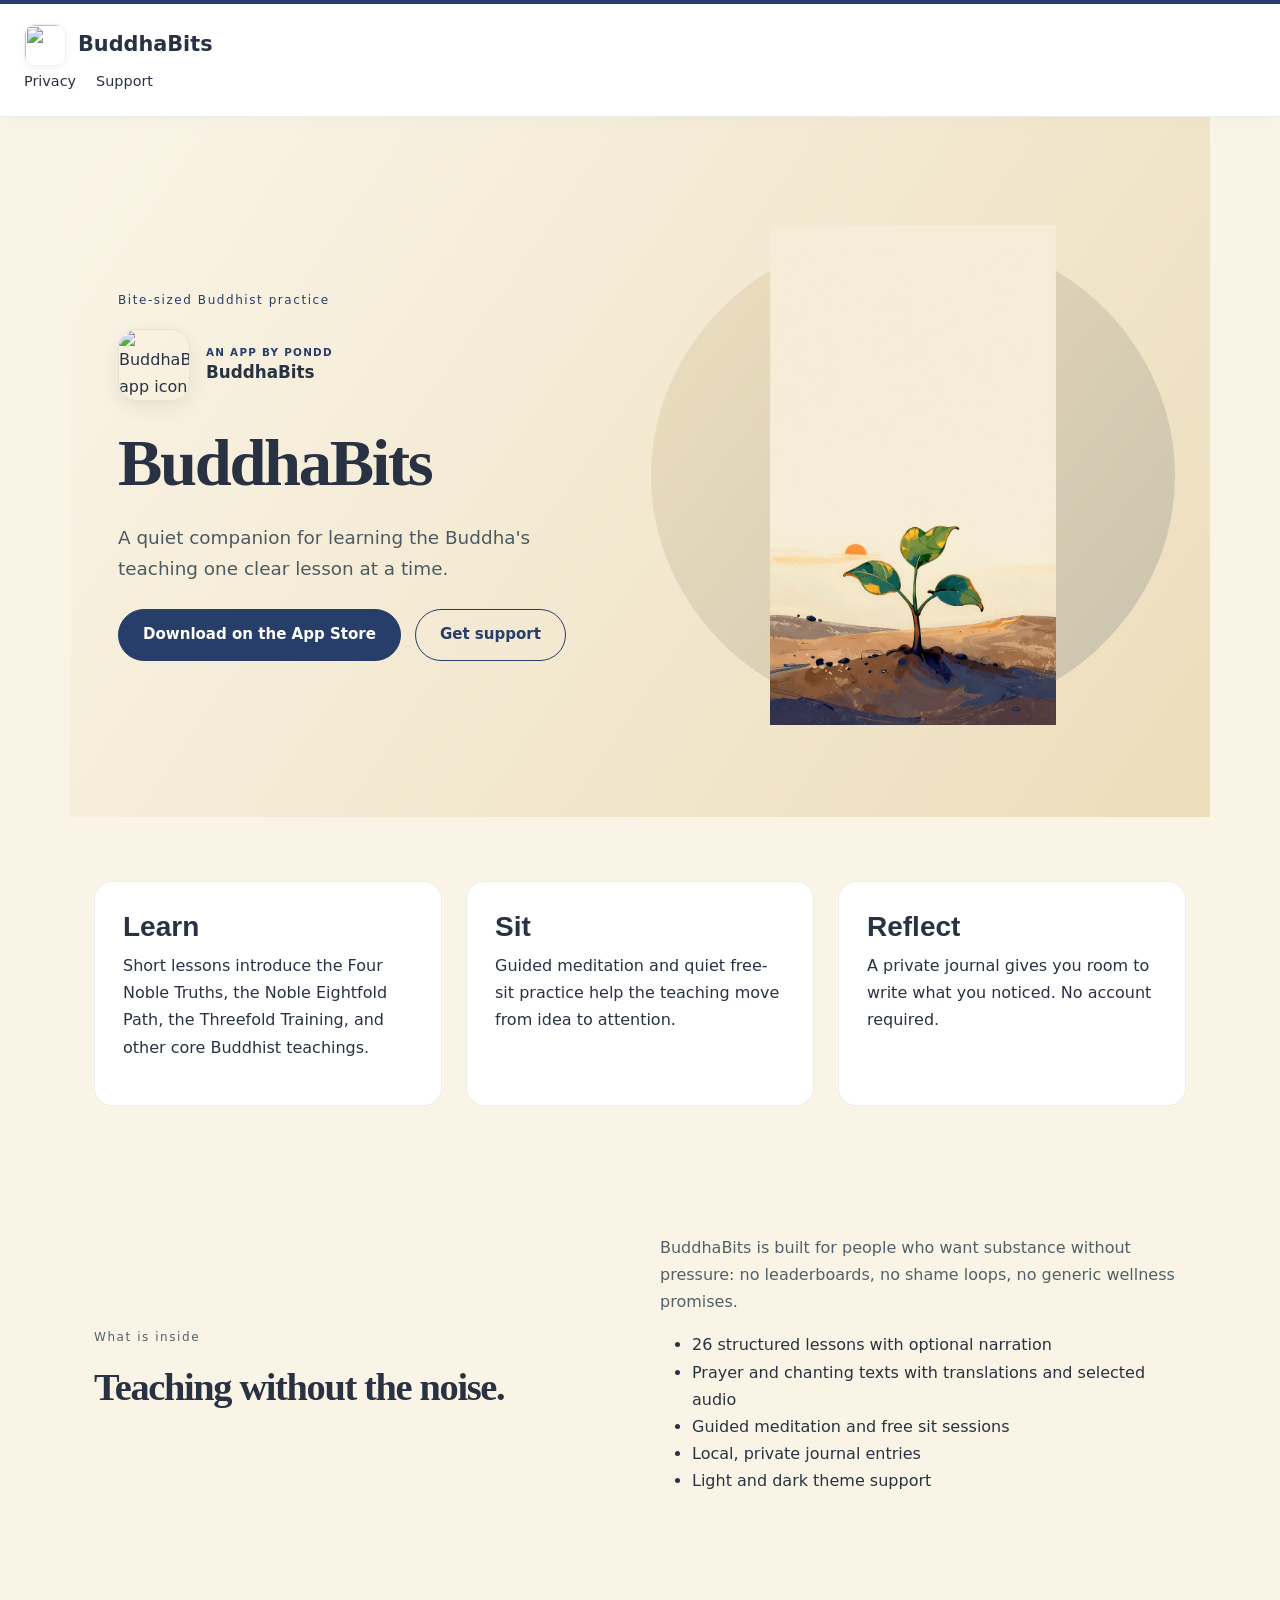
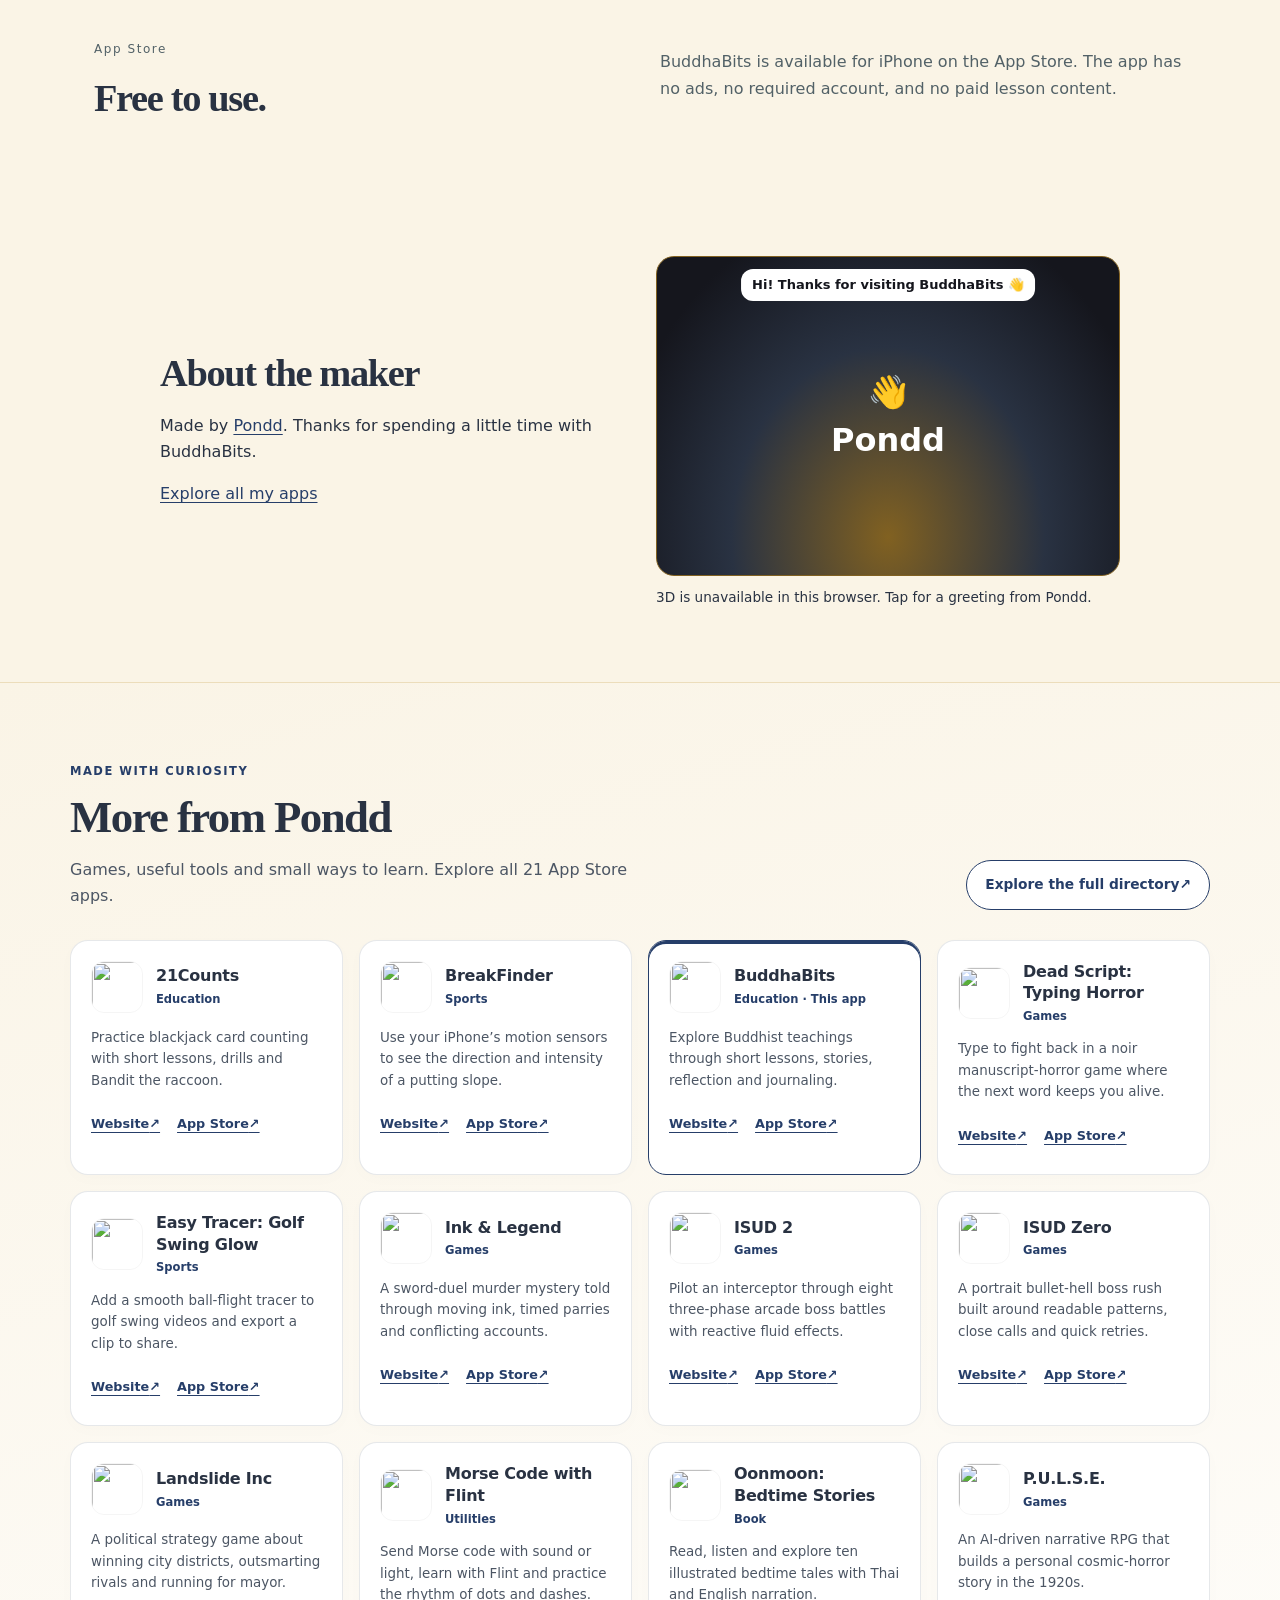
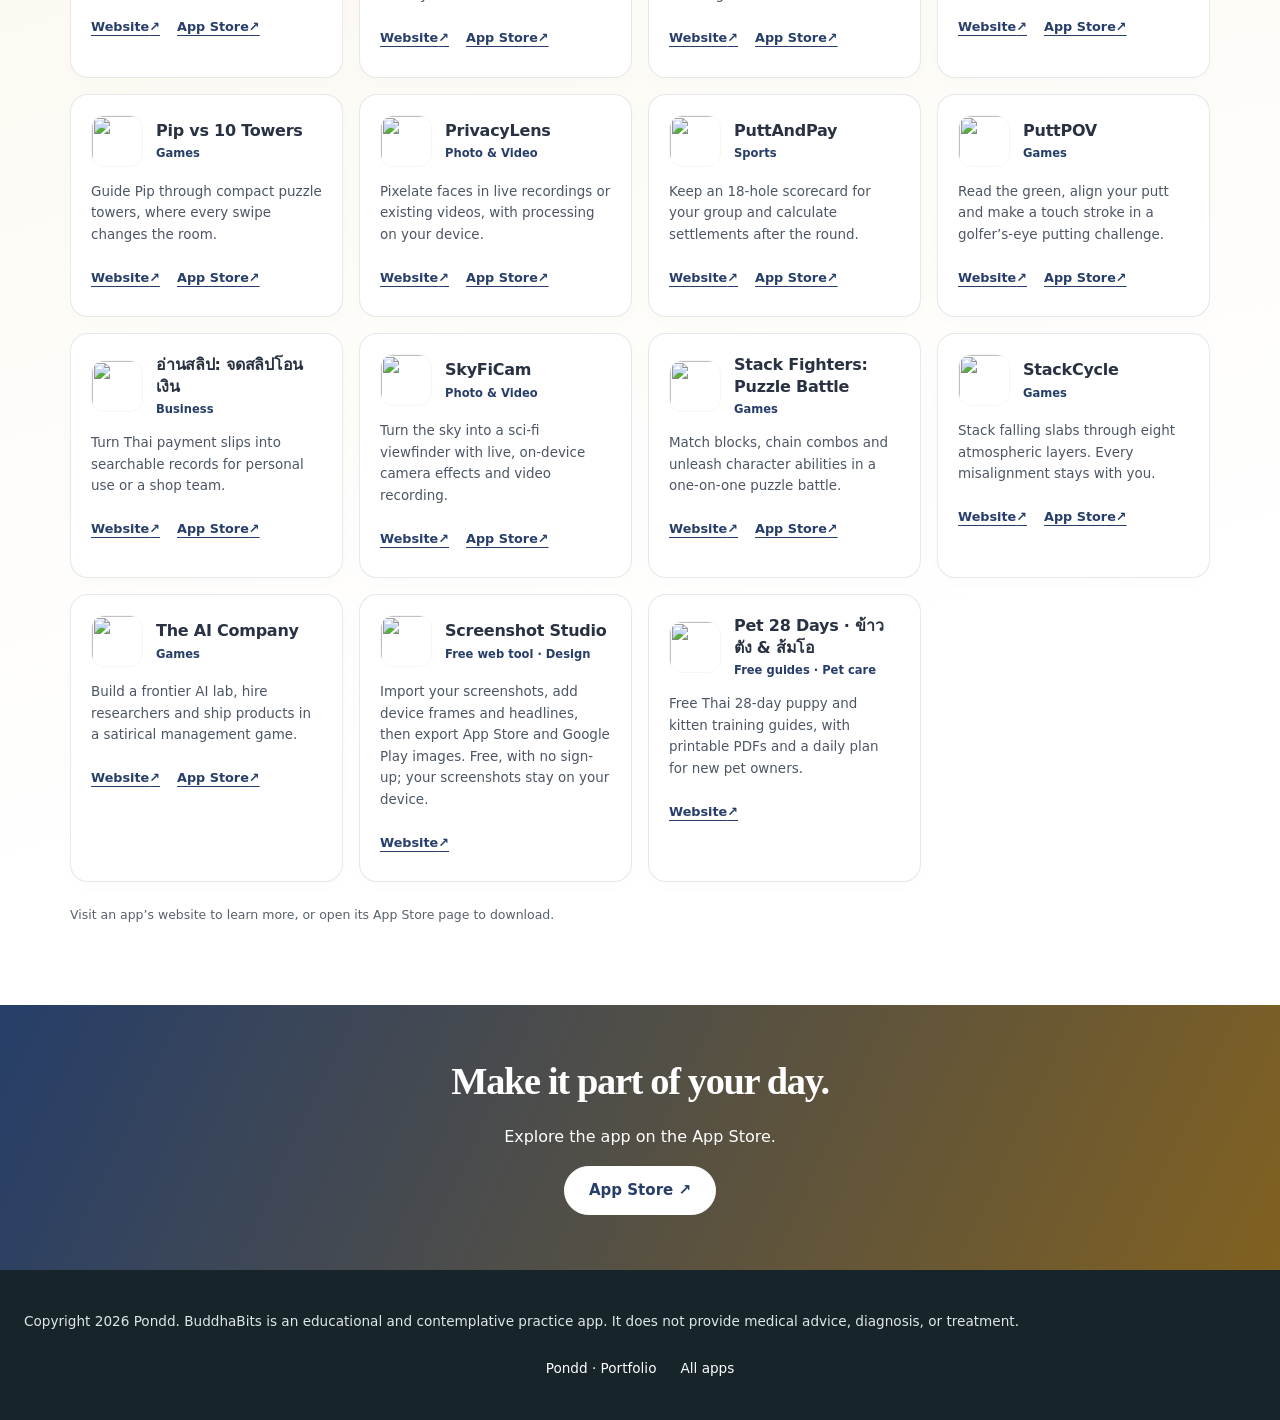
==== index.html @ 94fc76ac "Connect Pet 28 Days with Pondd website network" ====
<!DOCTYPE html>

<html lang="en">
<head><link href="assets/new-age/styles.css" rel="stylesheet"/>
<meta charset="utf-8"/>
<meta content="width=device-width, initial-scale=1" name="viewport"/>
<title>BuddhaBits - Bite-sized Buddhist practice</title>
<meta content="BuddhaBits is a quiet app for learning Buddhist teachings through short lessons, meditation, prayer, and private journaling." name="description"/>

<link href="assets/new-age/app.css" rel="stylesheet"/>
<!-- Pondd's About-section Easter egg -->
<link rel="stylesheet" href="pondd-character/character.css">
<script type="importmap">{"imports":{"three":"https://cdn.jsdelivr.net/npm/three@0.160.0/build/three.module.js","three/addons/":"https://cdn.jsdelivr.net/npm/three@0.160.0/examples/jsm/"}}</script>
<script type="module" src="pondd-character/init.js"></script>
<link rel="stylesheet" href="app-family/brand.css?v=20261112">
<link rel="icon" href="https://pond1982.github.io/Pondd-Page/assets/app-icons/6764710521.webp" type="image/webp">
</head>
<body data-app-theme="lotus-ink">
<header class="site-header">
<a class="brand" href="index.html"><img class="app-brand-icon" src="https://pond1982.github.io/Pondd-Page/assets/app-icons/6764710521.webp" width="42" height="42" alt="" decoding="async">

<span>BuddhaBits</span>
</a>
<nav aria-label="Main navigation" class="nav">
<a href="privacy.html">Privacy</a>
<a href="support.html">Support</a>
</nav>
</header>
<main>
<section class="hero masthead row gx-5 align-items-center">
<div>
<p class="eyebrow">Bite-sized Buddhist practice</p>
<div class="app-identity"><img class="app-identity-icon" src="https://pond1982.github.io/Pondd-Page/assets/app-icons/6764710521.webp" width="72" height="72" alt="BuddhaBits app icon" decoding="async"><span><small>An app by Pondd</small><strong>BuddhaBits</strong></span></div><h1>BuddhaBits</h1>
<p class="lede">A quiet companion for learning the Buddha's teaching one clear lesson at a time.</p>
<div class="hero-actions">
<a class="button" href="https://apps.apple.com/gb/app/buddhabits/id6764710521">Download on the App Store</a>
<a class="button secondary" href="support.html">Get support</a>
</div>
</div>
<figure class="hero-art">
<img alt="A warm hand-painted BuddhaBits illustration with a quiet contemplative mood." src="assets/onboarding-hero.png"/>
</figure>
</section>
<section class="section">
<div class="grid">
<article class="feature">
<h3>Learn</h3>
<p>Short lessons introduce the Four Noble Truths, the Noble Eightfold Path, the Threefold Training, and other core Buddhist teachings.</p>
</article>
<article class="feature">
<h3>Sit</h3>
<p>Guided meditation and quiet free-sit practice help the teaching move from idea to attention.</p>
</article>
<article class="feature">
<h3>Reflect</h3>
<p>A private journal gives you room to write what you noticed. No account required.</p>
</article>
</div>
</section>
<section class="section split">
<div>
<p class="eyebrow">What is inside</p>
<h2>Teaching without the noise.</h2>
</div>
<div>
<p>BuddhaBits is built for people who want substance without pressure: no leaderboards, no shame loops, no generic wellness promises.</p>
<ul class="source-list">
<li>26 structured lessons with optional narration</li>
<li>Prayer and chanting texts with translations and selected audio</li>
<li>Guided meditation and free sit sessions</li>
<li>Local, private journal entries</li>
<li>Light and dark theme support</li>
</ul>
</div>
</section>
<section class="section split" id="app-store">
<div>
<p class="eyebrow">App Store</p>
<h2>Free to use.</h2>
</div>
<p>BuddhaBits is available for iPhone on the App Store. The app has no ads, no required account, and no paid lesson content.</p>
</section>

<!-- Pondd character start -->
<section class="pondd-about" id="about" data-pondd-character data-character-locale="en" aria-label="About the maker"><div class="pondd-about-inner"><div><h2>About the maker</h2><p>Made by <a href="https://pond1982.github.io/Pondd-Page/">Pondd</a>. Thanks for spending a little time with BuddhaBits.</p><p><a href="https://pond1982.github.io/Pondd-Page/index.html#apps">Explore all my apps</a></p></div><div><button class="pondd-character-stage" type="button" aria-label="Change Pondd’s dance" aria-describedby="pondd-character-hint"><span class="pondd-character-fallback" aria-hidden="true">👋<br>Pondd</span><span class="bubble" role="status" aria-live="polite">Hi! Thanks for visiting BuddhaBits 👋</span></button><p class="pondd-character-hint" id="pondd-character-hint">Tap the character or press Enter to change the dance.</p><button class="pondd-character-pause" type="button" aria-pressed="false" hidden>Pause dancing</button><noscript><p>The 3D Easter egg needs JavaScript. You can still explore the rest of the site.</p></noscript></div></div><script type="application/json" class="pondd-character-lines">["Hi! Thanks for visiting BuddhaBits 👋", "Tap me to change the dance!", "ขอบคุณที่แวะมาครับ 🙏", "A little pause. A little smile.", "Like it? Explore my other apps ♥", "One more spin!"]</script></section>
<!-- Pondd character end -->
<!-- APP FAMILY START -->
<section class="app-family" id="more-apps" aria-labelledby="app-family-title"><div class="app-family-inner"><div class="app-family-heading"><div><p class="app-family-kicker">Made with curiosity</p><h2 id="app-family-title">More from Pondd</h2><p class="app-family-intro">Games, useful tools and small ways to learn. Explore all 21 App Store apps.</p></div><a class="app-family-directory" href="https://pond1982.github.io/Pondd-Page/apps.html">Explore the full directory <span aria-hidden="true">↗</span></a></div><ul class="app-family-list" role="list"><li class="app-family-item" data-app-id="6763789288"><article aria-labelledby="family-6763789288"><div class="app-family-card-top"><img class="app-family-icon" src="https://pond1982.github.io/Pondd-Page/assets/app-icons/6763789288.webp" width="52" height="52" alt="" decoding="async" loading="lazy"><div><h3 id="family-6763789288">21Counts</h3><p class="app-family-meta">Education</p></div></div><p class="app-family-summary" lang="en">Practice blackjack card counting with short lessons, drills and Bandit the raccoon.</p><div class="app-family-links"><a href="https://pond1982.github.io/21Counts-Web/" aria-label="21Counts website">Website <span aria-hidden="true">↗</span></a><a href="https://apps.apple.com/gb/app/21counts/id6763789288" aria-label="21Counts on the App Store">App Store <span aria-hidden="true">↗</span></a></div></article></li><li class="app-family-item" data-app-id="6752389773"><article aria-labelledby="family-6752389773"><div class="app-family-card-top"><img class="app-family-icon" src="https://pond1982.github.io/Pondd-Page/assets/app-icons/6752389773.webp" width="52" height="52" alt="" decoding="async" loading="lazy"><div><h3 id="family-6752389773">BreakFinder</h3><p class="app-family-meta">Sports</p></div></div><p class="app-family-summary" lang="en">Use your iPhone’s motion sensors to see the direction and intensity of a putting slope.</p><div class="app-family-links"><a href="https://breakfinderweb.pages.dev/" aria-label="BreakFinder website">Website <span aria-hidden="true">↗</span></a><a href="https://apps.apple.com/gb/app/breakfinder/id6752389773" aria-label="BreakFinder on the App Store">App Store <span aria-hidden="true">↗</span></a></div></article></li><li class="app-family-item is-current" data-app-id="6764710521"><article aria-labelledby="family-6764710521"><div class="app-family-card-top"><img class="app-family-icon" src="https://pond1982.github.io/Pondd-Page/assets/app-icons/6764710521.webp" width="52" height="52" alt="" decoding="async" loading="lazy"><div><h3 id="family-6764710521">BuddhaBits</h3><p class="app-family-meta">Education · This app</p></div></div><p class="app-family-summary" lang="en">Explore Buddhist teachings through short lessons, stories, reflection and journaling.</p><div class="app-family-links"><a href="https://pond1982.github.io/BuddhaBits-web/index.html" aria-label="BuddhaBits website">Website <span aria-hidden="true">↗</span></a><a href="https://apps.apple.com/gb/app/buddhabits/id6764710521" aria-label="BuddhaBits on the App Store">App Store <span aria-hidden="true">↗</span></a></div></article></li><li class="app-family-item" data-app-id="6775353218"><article aria-labelledby="family-6775353218"><div class="app-family-card-top"><img class="app-family-icon" src="https://pond1982.github.io/Pondd-Page/assets/app-icons/6775353218.webp" width="52" height="52" alt="" decoding="async" loading="lazy"><div><h3 id="family-6775353218">Dead Script: Typing Horror</h3><p class="app-family-meta">Games</p></div></div><p class="app-family-summary" lang="en">Type to fight back in a noir manuscript-horror game where the next word keeps you alive.</p><div class="app-family-links"><a href="https://pond1982.github.io/iosdeadscriptweb/index.html" aria-label="Dead Script: Typing Horror website">Website <span aria-hidden="true">↗</span></a><a href="https://apps.apple.com/gb/app/dead-script-typing-horror/id6775353218" aria-label="Dead Script: Typing Horror on the App Store">App Store <span aria-hidden="true">↗</span></a></div></article></li><li class="app-family-item" data-app-id="6753145486"><article aria-labelledby="family-6753145486"><div class="app-family-card-top"><img class="app-family-icon" src="https://pond1982.github.io/Pondd-Page/assets/app-icons/6753145486.webp" width="52" height="52" alt="" decoding="async" loading="lazy"><div><h3 id="family-6753145486">Easy Tracer: Golf Swing Glow</h3><p class="app-family-meta">Sports</p></div></div><p class="app-family-summary" lang="en">Add a smooth ball-flight tracer to golf swing videos and export a clip to share.</p><div class="app-family-links"><a href="https://easy-tracer-web.pages.dev/" aria-label="Easy Tracer: Golf Swing Glow website">Website <span aria-hidden="true">↗</span></a><a href="https://apps.apple.com/gb/app/easy-tracer-golf-swing-glow/id6753145486" aria-label="Easy Tracer: Golf Swing Glow on the App Store">App Store <span aria-hidden="true">↗</span></a></div></article></li><li class="app-family-item" data-app-id="6830747339"><article aria-labelledby="family-6830747339"><div class="app-family-card-top"><img class="app-family-icon" src="https://pond1982.github.io/Pondd-Page/assets/app-icons/6830747339.webp" width="52" height="52" alt="" decoding="async" loading="lazy"><div><h3 id="family-6830747339">Ink &amp; Legend</h3><p class="app-family-meta">Games</p></div></div><p class="app-family-summary" lang="en">A sword-duel murder mystery told through moving ink, timed parries and conflicting accounts.</p><div class="app-family-links"><a href="https://pond1982.github.io/ink-and-legend-site/" aria-label="Ink &amp; Legend website">Website <span aria-hidden="true">↗</span></a><a href="https://apps.apple.com/gb/app/ink-legend/id6830747339" aria-label="Ink &amp; Legend on the App Store">App Store <span aria-hidden="true">↗</span></a></div></article></li><li class="app-family-item" data-app-id="6824559010"><article aria-labelledby="family-6824559010"><div class="app-family-card-top"><img class="app-family-icon" src="https://pond1982.github.io/Pondd-Page/assets/app-icons/6824559010.webp" width="52" height="52" alt="" decoding="async" loading="lazy"><div><h3 id="family-6824559010">ISUD 2</h3><p class="app-family-meta">Games</p></div></div><p class="app-family-summary" lang="en">Pilot an interceptor through eight three-phase arcade boss battles with reactive fluid effects.</p><div class="app-family-links"><a href="https://pond1982.github.io/ISUD-Website/isud2-support.html" aria-label="ISUD 2 website">Website <span aria-hidden="true">↗</span></a><a href="https://apps.apple.com/gb/app/isud-2/id6824559010" aria-label="ISUD 2 on the App Store">App Store <span aria-hidden="true">↗</span></a></div></article></li><li class="app-family-item" data-app-id="6765926399"><article aria-labelledby="family-6765926399"><div class="app-family-card-top"><img class="app-family-icon" src="https://pond1982.github.io/Pondd-Page/assets/app-icons/6765926399.webp" width="52" height="52" alt="" decoding="async" loading="lazy"><div><h3 id="family-6765926399">ISUD Zero</h3><p class="app-family-meta">Games</p></div></div><p class="app-family-summary" lang="en">A portrait bullet-hell boss rush built around readable patterns, close calls and quick retries.</p><div class="app-family-links"><a href="https://pond1982.github.io/ISUD-Website/" aria-label="ISUD Zero website">Website <span aria-hidden="true">↗</span></a><a href="https://apps.apple.com/gb/app/isud-zero/id6765926399" aria-label="ISUD Zero on the App Store">App Store <span aria-hidden="true">↗</span></a></div></article></li><li class="app-family-item" data-app-id="6761601860"><article aria-labelledby="family-6761601860"><div class="app-family-card-top"><img class="app-family-icon" src="https://pond1982.github.io/Pondd-Page/assets/app-icons/6761601860.webp" width="52" height="52" alt="" decoding="async" loading="lazy"><div><h3 id="family-6761601860">Landslide Inc</h3><p class="app-family-meta">Games</p></div></div><p class="app-family-summary" lang="en">A political strategy game about winning city districts, outsmarting rivals and running for mayor.</p><div class="app-family-links"><a href="https://pond1982.github.io/Landslide-Web/index.html" aria-label="Landslide Inc website">Website <span aria-hidden="true">↗</span></a><a href="https://apps.apple.com/gb/app/landslide-inc/id6761601860" aria-label="Landslide Inc on the App Store">App Store <span aria-hidden="true">↗</span></a></div></article></li><li class="app-family-item" data-app-id="6818069855"><article aria-labelledby="family-6818069855"><div class="app-family-card-top"><img class="app-family-icon" src="https://pond1982.github.io/Pondd-Page/assets/app-icons/6818069855.webp" width="52" height="52" alt="" decoding="async" loading="lazy"><div><h3 id="family-6818069855">Morse Code with Flint</h3><p class="app-family-meta">Utilities</p></div></div><p class="app-family-summary" lang="en">Send Morse code with sound or light, learn with Flint and practice the rhythm of dots and dashes.</p><div class="app-family-links"><a href="https://pond1982.github.io/Morse-Support-Site/" aria-label="Morse Code with Flint website">Website <span aria-hidden="true">↗</span></a><a href="https://apps.apple.com/gb/app/morse-code-with-flint/id6818069855" aria-label="Morse Code with Flint on the App Store">App Store <span aria-hidden="true">↗</span></a></div></article></li><li class="app-family-item" data-app-id="6821338637"><article aria-labelledby="family-6821338637"><div class="app-family-card-top"><img class="app-family-icon" src="https://pond1982.github.io/Pondd-Page/assets/app-icons/6821338637.webp" width="52" height="52" alt="" decoding="async" loading="lazy"><div><h3 id="family-6821338637">Oonmoon: Bedtime Stories</h3><p class="app-family-meta">Book</p></div></div><p class="app-family-summary" lang="en">Read, listen and explore ten illustrated bedtime tales with Thai and English narration.</p><div class="app-family-links"><a href="https://pond1982.github.io/Oonmoon-Website/en/" aria-label="Oonmoon: Bedtime Stories website">Website <span aria-hidden="true">↗</span></a><a href="https://apps.apple.com/gb/app/oonmoon-bedtime-stories/id6821338637" aria-label="Oonmoon: Bedtime Stories on the App Store">App Store <span aria-hidden="true">↗</span></a></div></article></li><li class="app-family-item" data-app-id="6762054116"><article aria-labelledby="family-6762054116"><div class="app-family-card-top"><img class="app-family-icon" src="https://pond1982.github.io/Pondd-Page/assets/app-icons/6762054116.webp" width="52" height="52" alt="" decoding="async" loading="lazy"><div><h3 id="family-6762054116">P.U.L.S.E.</h3><p class="app-family-meta">Games</p></div></div><p class="app-family-summary" lang="en">An AI-driven narrative RPG that builds a personal cosmic-horror story in the 1920s.</p><div class="app-family-links"><a href="https://pulse-web-5vx.pages.dev/" aria-label="P.U.L.S.E. website">Website <span aria-hidden="true">↗</span></a><a href="https://apps.apple.com/gb/app/p-u-l-s-e/id6762054116" aria-label="P.U.L.S.E. on the App Store">App Store <span aria-hidden="true">↗</span></a></div></article></li><li class="app-family-item" data-app-id="6766553847"><article aria-labelledby="family-6766553847"><div class="app-family-card-top"><img class="app-family-icon" src="https://pond1982.github.io/Pondd-Page/assets/app-icons/6766553847.webp" width="52" height="52" alt="" decoding="async" loading="lazy"><div><h3 id="family-6766553847">Pip vs 10 Towers</h3><p class="app-family-meta">Games</p></div></div><p class="app-family-summary" lang="en">Guide Pip through compact puzzle towers, where every swipe changes the room.</p><div class="app-family-links"><a href="https://pond1982.github.io/StepBlade-Website/index.html" aria-label="Pip vs 10 Towers website">Website <span aria-hidden="true">↗</span></a><a href="https://apps.apple.com/gb/app/pip-vs-10-towers/id6766553847" aria-label="Pip vs 10 Towers on the App Store">App Store <span aria-hidden="true">↗</span></a></div></article></li><li class="app-family-item" data-app-id="6752596764"><article aria-labelledby="family-6752596764"><div class="app-family-card-top"><img class="app-family-icon" src="https://pond1982.github.io/Pondd-Page/assets/app-icons/6752596764.webp" width="52" height="52" alt="" decoding="async" loading="lazy"><div><h3 id="family-6752596764">PrivacyLens</h3><p class="app-family-meta">Photo &amp; Video</p></div></div><p class="app-family-summary" lang="en">Pixelate faces in live recordings or existing videos, with processing on your device.</p><div class="app-family-links"><a href="https://privacylensweb.pages.dev/" aria-label="PrivacyLens website">Website <span aria-hidden="true">↗</span></a><a href="https://apps.apple.com/gb/app/privacylens/id6752596764" aria-label="PrivacyLens on the App Store">App Store <span aria-hidden="true">↗</span></a></div></article></li><li class="app-family-item" data-app-id="6752640120"><article aria-labelledby="family-6752640120"><div class="app-family-card-top"><img class="app-family-icon" src="https://pond1982.github.io/Pondd-Page/assets/app-icons/6752640120.webp" width="52" height="52" alt="" decoding="async" loading="lazy"><div><h3 id="family-6752640120">PuttAndPay</h3><p class="app-family-meta">Sports</p></div></div><p class="app-family-summary" lang="en">Keep an 18-hole scorecard for your group and calculate settlements after the round.</p><div class="app-family-links"><a href="https://puttandpayweb.pages.dev/" aria-label="PuttAndPay website">Website <span aria-hidden="true">↗</span></a><a href="https://apps.apple.com/gb/app/puttandpay/id6752640120" aria-label="PuttAndPay on the App Store">App Store <span aria-hidden="true">↗</span></a></div></article></li><li class="app-family-item" data-app-id="6771718899"><article aria-labelledby="family-6771718899"><div class="app-family-card-top"><img class="app-family-icon" src="https://pond1982.github.io/Pondd-Page/assets/app-icons/6771718899.webp" width="52" height="52" alt="" decoding="async" loading="lazy"><div><h3 id="family-6771718899">PuttPOV</h3><p class="app-family-meta">Games</p></div></div><p class="app-family-summary" lang="en">Read the green, align your putt and make a touch stroke in a golfer’s-eye putting challenge.</p><div class="app-family-links"><a href="https://pond1982.github.io/PuttPOV-Website/" aria-label="PuttPOV website">Website <span aria-hidden="true">↗</span></a><a href="https://apps.apple.com/gb/app/puttpov/id6771718899" aria-label="PuttPOV on the App Store">App Store <span aria-hidden="true">↗</span></a></div></article></li><li class="app-family-item" data-app-id="6765605900"><article aria-labelledby="family-6765605900"><div class="app-family-card-top"><img class="app-family-icon" src="https://pond1982.github.io/Pondd-Page/assets/app-icons/6765605900.webp" width="52" height="52" alt="" decoding="async" loading="lazy"><div><h3 id="family-6765605900">อ่านสลิป: จดสลิปโอนเงิน</h3><p class="app-family-meta">Business</p></div></div><p class="app-family-summary" lang="en">Turn Thai payment slips into searchable records for personal use or a shop team.</p><div class="app-family-links"><a href="https://pond1982.github.io/ReadSlipWebsite/index.html" aria-label="อ่านสลิป: จดสลิปโอนเงิน website">Website <span aria-hidden="true">↗</span></a><a href="https://apps.apple.com/gb/app/%E0%B8%AD-%E0%B8%B2%E0%B8%99%E0%B8%AA%E0%B8%A5-%E0%B8%9B-%E0%B8%88%E0%B8%94%E0%B8%AA%E0%B8%A5-%E0%B8%9B%E0%B9%82%E0%B8%AD%E0%B8%99%E0%B9%80%E0%B8%87-%E0%B8%99/id6765605900" aria-label="อ่านสลิป: จดสลิปโอนเงิน on the App Store">App Store <span aria-hidden="true">↗</span></a></div></article></li><li class="app-family-item" data-app-id="6773614646"><article aria-labelledby="family-6773614646"><div class="app-family-card-top"><img class="app-family-icon" src="https://pond1982.github.io/Pondd-Page/assets/app-icons/6773614646.webp" width="52" height="52" alt="" decoding="async" loading="lazy"><div><h3 id="family-6773614646">SkyFiCam</h3><p class="app-family-meta">Photo &amp; Video</p></div></div><p class="app-family-summary" lang="en">Turn the sky into a sci-fi viewfinder with live, on-device camera effects and video recording.</p><div class="app-family-links"><a href="https://pond1982.github.io/SkyFiWeb/" aria-label="SkyFiCam website">Website <span aria-hidden="true">↗</span></a><a href="https://apps.apple.com/gb/app/skyficam/id6773614646" aria-label="SkyFiCam on the App Store">App Store <span aria-hidden="true">↗</span></a></div></article></li><li class="app-family-item" data-app-id="6762288266"><article aria-labelledby="family-6762288266"><div class="app-family-card-top"><img class="app-family-icon" src="https://pond1982.github.io/Pondd-Page/assets/app-icons/6762288266.webp" width="52" height="52" alt="" decoding="async" loading="lazy"><div><h3 id="family-6762288266">Stack Fighters: Puzzle Battle</h3><p class="app-family-meta">Games</p></div></div><p class="app-family-summary" lang="en">Match blocks, chain combos and unleash character abilities in a one-on-one puzzle battle.</p><div class="app-family-links"><a href="https://pond1982.github.io/stackfighters-site/index.html" aria-label="Stack Fighters: Puzzle Battle website">Website <span aria-hidden="true">↗</span></a><a href="https://apps.apple.com/gb/app/stack-fighters-puzzle-battle/id6762288266" aria-label="Stack Fighters: Puzzle Battle on the App Store">App Store <span aria-hidden="true">↗</span></a></div></article></li><li class="app-family-item" data-app-id="6764340971"><article aria-labelledby="family-6764340971"><div class="app-family-card-top"><img class="app-family-icon" src="https://pond1982.github.io/Pondd-Page/assets/app-icons/6764340971.webp" width="52" height="52" alt="" decoding="async" loading="lazy"><div><h3 id="family-6764340971">StackCycle</h3><p class="app-family-meta">Games</p></div></div><p class="app-family-summary" lang="en">Stack falling slabs through eight atmospheric layers. Every misalignment stays with you.</p><div class="app-family-links"><a href="https://pond1982.github.io/stackcycle---web/" aria-label="StackCycle website">Website <span aria-hidden="true">↗</span></a><a href="https://apps.apple.com/gb/app/stackcycle/id6764340971" aria-label="StackCycle on the App Store">App Store <span aria-hidden="true">↗</span></a></div></article></li><li class="app-family-item" data-app-id="6777710816"><article aria-labelledby="family-6777710816"><div class="app-family-card-top"><img class="app-family-icon" src="https://pond1982.github.io/Pondd-Page/assets/app-icons/6777710816.webp" width="52" height="52" alt="" decoding="async" loading="lazy"><div><h3 id="family-6777710816">The AI Company</h3><p class="app-family-meta">Games</p></div></div><p class="app-family-summary" lang="en">Build a frontier AI lab, hire researchers and ship products in a satirical management game.</p><div class="app-family-links"><a href="https://pond1982.github.io/TheAiCompanyWeb/" aria-label="The AI Company website">Website <span aria-hidden="true">↗</span></a><a href="https://apps.apple.com/gb/app/the-ai-company/id6777710816" aria-label="The AI Company on the App Store">App Store <span aria-hidden="true">↗</span></a></div></article></li><li class="app-family-item" data-app-id="screenshot-studio"><article aria-labelledby="family-screenshot-studio"><div class="app-family-card-top"><img class="app-family-icon" src="https://pond1982.github.io/Pondd-Page/assets/app-icons/screenshot-studio.svg" width="52" height="52" alt="" decoding="async" loading="lazy"><div><h3 id="family-screenshot-studio">Screenshot Studio</h3><p class="app-family-meta">Free web tool · Design</p></div></div><p class="app-family-summary" lang="en">Import your screenshots, add device frames and headlines, then export App Store and Google Play images. Free, with no sign-up; your screenshots stay on your device.</p><div class="app-family-links"><a href="https://pond1982.github.io/screenshot-studio/">Website <span aria-hidden="true">↗</span></a></div></article></li><li class="app-family-item" data-app-id="pet-28-days"><article aria-labelledby="family-pet-28-days"><div class="app-family-card-top"><img class="app-family-icon" src="https://pond1982.github.io/Pondd-Page/assets/app-icons/pet-28-days.png" width="52" height="52" alt="" decoding="async" loading="lazy"><div><h3 id="family-pet-28-days">Pet 28 Days · ข้าวตัง &amp; ส้มโอ</h3><p class="app-family-meta">Free guides · Pet care</p></div></div><p class="app-family-summary" lang="en">Free Thai 28-day puppy and kitten training guides, with printable PDFs and a daily plan for new pet owners.</p><div class="app-family-links"><a href="https://pond1982.github.io/pet-28-days/">Website <span aria-hidden="true">↗</span></a></div></article></li></ul><p class="app-family-note">Visit an app’s website to learn more, or open its App Store page to download.</p></div></section>
<!-- APP FAMILY END -->

</main><section class="download-strip bg-gradient-primary-to-secondary"><h2>Make it part of your day.</h2><p>Explore the app on the App Store.</p><a class="btn" href="https://apps.apple.com/gb/app/buddhabits/id6764710521">App Store ↗</a></section>
<footer class="footer">
<p>Copyright 2026 Pondd. BuddhaBits is an educational and contemplative practice app. It does not provide medical advice, diagnosis, or treatment.</p>
<nav aria-label="Developer portfolio" class="portfolio-links"><a href="https://pond1982.github.io/Pondd-Page/">Pondd · Portfolio</a><a href="https://pond1982.github.io/Pondd-Page/index.html#apps">All apps</a></nav></footer>
</body>
</html>
---- assets/new-age/app.css ----
/* App-specific adaptation of Start Bootstrap New Age (MIT). */
:root{--bs-primary:#665342;--app-accent:#665342;--app-secondary:#ac785b;--app-paper:#fbf7ef;--app-ink:#202a30;--bs-body-font-family:system-ui,-apple-system,"Segoe UI",Tahoma,sans-serif}
html{scroll-padding-top:2rem}body{background:var(--app-paper);color:var(--app-ink);font-family:var(--bs-body-font-family);line-height:1.7}img{max-width:100%;height:auto}a{color:var(--app-accent);text-underline-offset:4px}a:focus-visible,summary:focus-visible,button:focus-visible{outline:3px solid #ba5400;outline-offset:5px}h1,h2{font-family:Georgia,"Times New Roman",serif;letter-spacing:-.035em;line-height:1.13;color:var(--app-ink)}h1{font-size:clamp(2.8rem,5.2vw,5rem)}h2{font-size:clamp(2rem,3vw,3.1rem)}h3{color:var(--app-ink)}p{color:inherit}figure{margin:0}.wrap{width:100%;max-width:1140px;margin-inline:auto;padding-inline:24px}
body>header,body>nav.nav,.site-header,header.site{position:relative;background:#fff;color:var(--app-ink);border-bottom:1px solid #202a3018;box-shadow:0 3px 18px #202a3006;padding:20px 24px;max-width:none;margin:0;z-index:5}.header-inner,header.site>.wrap{display:flex;flex-wrap:wrap;align-items:center;justify-content:space-between;gap:20px;min-height:0;padding:0}.brand{display:inline-flex;align-items:center;gap:10px;color:var(--app-ink);font-size:1.3rem;text-decoration:none;font-weight:750}.brand img{width:40px;height:40px;object-fit:contain;border-radius:10px}.nav,.nav-links,nav.site{display:flex;flex-wrap:wrap;gap:20px;align-items:center}.nav a,.nav-links a,nav.site a{color:var(--app-ink);font-size:.9rem;text-decoration:none;padding:3px 0}.nav a:hover,.nav a[aria-current=page]{color:var(--app-accent);text-decoration:underline}.language-switch{border-color:var(--app-accent)}.language-switch a{color:var(--app-accent)}.language-switch a[aria-current=page]{background:var(--app-accent);color:#fff}
main{max-width:none;padding:0;margin:0}main>.wrap{max-width:1140px}.masthead,.scene{background:var(--app-paper);padding:5rem 0 3rem;min-height:0;overflow:visible;isolation:auto}.scene:before,.scene:after{display:none}.hero,.hero-grid{max-width:1140px;margin-inline:auto;display:flex;flex-wrap:wrap;align-items:center;gap:0;padding:0 24px}.hero-copy,.hero>div:first-child{width:50%;padding-right:38px}.hero-screen,.hero-art,.hero-media,.camp-figure{position:relative;width:50%;padding:28px;margin:0;max-width:none;isolation:isolate}.hero-screen:before,.hero-art:before,.hero-media:before,.camp-figure:before{content:"";position:absolute;z-index:-1;inset:6% 2%;border-radius:50%;background:linear-gradient(135deg,var(--app-accent),var(--app-secondary));opacity:.18}.hero-screen .app-screen{transform:none}.hero-screen img,.hero-art img,.camp-figure img{width:100%;height:auto;border-radius:24px;box-shadow:0 18px 50px #182c3520}.hero-media img{max-height:510px;width:auto;margin:auto;border-radius:30px;box-shadow:0 18px 50px #182c3520}.hero-art img{max-height:500px;object-fit:contain;box-shadow:none}.hero-copy .intro,.lead,.lede,.tagline{font-size:1.15rem;color:#4c5b61;max-width:600px;margin-top:22px}.eyebrow{color:var(--app-accent);font-size:.75rem;letter-spacing:.13em;margin-bottom:18px}.button,.btn,.paper .button{background:var(--app-accent);border:1px solid var(--app-accent);color:#fff;border-radius:50rem;display:inline-flex;padding:12px 24px;font-size:.94rem;text-decoration:none;align-items:center;justify-content:center;font-weight:650;box-shadow:none}.button:hover,.btn:hover{background:var(--app-ink);color:#fff}.button.secondary,.btn.ghost{background:transparent;color:var(--app-accent)}.text-link,.paper .text-link{color:var(--app-accent)}.actions,.hero-actions,.cta-row{display:flex;flex-wrap:wrap;gap:14px;align-items:center;margin-top:25px}.status,.pill,.free-badge{background:#fff;color:var(--app-accent);border:1px solid #202a3020;border-radius:30px;padding:6px 14px;font-size:.85rem;display:inline-block}.status:before{background:var(--app-accent)}figcaption,.app-screen figcaption{font-size:.8rem;color:#526167;margin-top:16px;text-align:center}.camp{position:static;width:100%;padding:30px 20px 0;margin-top:30px}.companions{display:flex;flex-wrap:wrap;justify-content:center;gap:8px}.companions img{max-width:75px;width:7%;height:80px;object-fit:contain;filter:none}.camp figcaption{color:#526167}.panorama{display:none!important}
.paper,.section,.trail-section,.faq-section,.forest-section,main>.wrap>section:not(.hero){padding:4rem 24px;background:none;max-width:1140px;margin:auto}.paper{max-width:none;background:#fff}.paper:before{display:none}.paper>.wrap{padding:0;max-width:1092px}.forest-section .split p,.split p{color:#526167}.section-heading{margin-bottom:32px}.section-heading p{color:#526167}.feature-grid,.trail-grid,.grid,.features{display:grid;grid-template-columns:repeat(3,minmax(0,1fr));gap:24px}.feature-card,.trail-card,.feature,.panel,.card{background:#fff;border:1px solid #202a3014;box-shadow:none;padding:28px;border-radius:18px;color:var(--app-ink);position:relative}.card{margin-bottom:20px}.feature-card p,.trail-card p,.panel p{color:#526167}.feature-card .number,.trail-number,.step{color:var(--app-accent)}.split{display:grid;grid-template-columns:1fr 1fr;gap:40px;align-items:center}.card-fox{max-width:90px;position:static;float:right}.story-grid{display:grid;grid-template-columns:repeat(3,minmax(0,1fr));gap:24px}.story-card{background:var(--app-paper);color:var(--app-ink);padding:25px;border-radius:18px}.story-card .story-art{height:180px;object-fit:contain;margin:auto}.story-card h2{font:700 1.35rem system-ui;letter-spacing:0;margin:18px 0 10px}.story-card p{color:#526167}.access{color:var(--app-accent)}.page-heading{max-width:1140px;margin:auto;padding:3.5rem 24px}.page-heading p{color:#526167}.reading-width,.legal,.policy,.prose,.document{max-width:800px;margin:auto}.policy-section{padding:20px 0}.policy-section h2,.faq-group h3{font-size:1.6rem}.faq-layout{display:grid;grid-template-columns:minmax(0,2fr) minmax(220px,1fr);gap:32px}details{background:#fff;border:1px solid #202a3020;border-radius:12px;margin:12px 0;padding:18px}summary{cursor:pointer;font-weight:650;color:var(--app-ink)}details p,.answer{color:#526167}.duo-note,.draft-note,.notice,.contact-card,.callout{background:#fff;border:1px solid #202a3020;border-radius:14px;padding:24px;color:var(--app-ink)}.notice{max-width:1092px;margin:24px auto}.gateway-card{background:#fff;color:var(--app-ink);border:1px solid #202a3020;border-radius:18px;padding:24px;margin-top:24px}.gateway-card h2{font:700 1.2rem system-ui}.gateway-languages{display:flex;gap:20px;margin:20px 0}.gateway-languages a{color:var(--app-accent)}.gateway-intro-th{color:#526167}.screenshot-grid img{max-height:550px;width:auto;margin:auto}.screen-card{padding:20px;background:#fff;border-radius:18px}.screen-card .screen-copy{min-height:0}.screen-card h3{font-size:1.3rem}.screen-card a{display:block}.bg-gradient-primary-to-secondary{background:linear-gradient(120deg,var(--app-accent),var(--app-secondary))!important}.download-strip{text-align:center;color:#fff;padding:55px 24px}.download-strip h2,.download-strip p{color:#fff}.download-strip .btn{background:#fff;color:var(--app-accent);border-color:#fff}.portfolio-links{display:flex;justify-content:center;flex-wrap:wrap;gap:24px;margin-top:24px}.site-footer,.footer,footer.site{background:#17252b;color:#dfe6e8;padding:40px 24px;max-width:none;margin:0;font-size:.85rem;display:block}.site-footer a,.footer a,footer.site a{color:#fff}.site-footer .brand{color:#fff}.footer-top{display:flex;justify-content:space-between;gap:24px}.footer-links{display:flex;flex-wrap:wrap;gap:20px}.credits,.preview-label{color:#b8c9d0;margin-top:24px}.skip,.skip-link{position:absolute;left:16px;top:-100px;z-index:100;padding:12px;background:#fff;color:#17252b}.skip:focus,.skip-link:focus{top:10px}.note,.fine-print,.development{color:#526167}.section.english-summary{max-width:1140px}.hero-art .app-icon-display{width:320px;margin:auto;border-radius:25%}
@media(max-width:800px){.hero-copy,.hero>div:first-child,.hero-screen,.hero-art,.hero-media,.camp-figure{width:100%;padding:0}.hero-screen,.hero-art,.hero-media,.camp-figure{padding:32px 12px;margin-top:25px}.hero-screen{max-width:650px;margin-inline:auto}.masthead,.scene{padding:3rem 0}.hero,.hero-grid{padding:0 20px}.hero-copy h1,.hero-copy h1:lang(th),.gateway-scene .hero-copy h1{font-size:clamp(2.6rem,9vw,4rem)}.feature-grid,.trail-grid,.grid,.features,.story-grid{grid-template-columns:repeat(2,minmax(0,1fr))}.split,.faq-layout{grid-template-columns:1fr}.hero-media img{max-height:450px}.header-inner{gap:15px}.nav{margin:0;font-size:.85rem}.site-header{padding:18px 20px}.companions img{width:12%;height:65px}.footer-top{flex-direction:column}.paper,.section,.trail-section,.faq-section,.forest-section{padding:3rem 20px}.gateway-scene{padding-bottom:3rem}.hero-screen .app-screen{transform:none}}
@media(max-width:480px){.feature-grid,.trail-grid,.grid,.features,.story-grid{grid-template-columns:1fr}.nav,.nav-links,nav.site{gap:13px}.nav a,.nav-links a{font-size:.8rem}.story-card .story-art{height:180px}.hero-copy h1:lang(th){font-size:2.5rem}.camp{padding:20px 10px}.page-heading h1{font-size:2.6rem}.footer-links{gap:16px}.hero-media img{max-height:420px}.section,.paper{padding-inline:20px}}
@media(prefers-reduced-motion:reduce){html{scroll-behavior:auto}*,*:before,*:after{animation:none!important;transition:none!important}}

/* Document and supporting layouts, with no legacy theme dependency. */
:root{--accent:var(--app-accent)}.hero.masthead{padding-top:5rem;padding-bottom:4rem;text-align:left}.brand small{display:block;font-size:.7rem;font-weight:500}.nav{margin-left:auto}.language-switch{display:flex;gap:12px;align-items:center}.language-switch a{padding:5px 12px;border-radius:30px;text-decoration:none}.hero h1{font-size:clamp(2.8rem,5.2vw,5rem)}.intro{color:#526167;font-size:1.1rem}.feature-grid h2{font-size:1.45rem}.legal-page,.section.legal,.privacy-main{max-width:1000px;margin:0 auto;padding:4rem 24px}.legal-page{max-width:800px}.legal-page h2,.legal h2{font-size:1.8rem;margin-top:35px}.policy-heading{margin-bottom:45px}.policy-layout{display:grid;grid-template-columns:220px minmax(0,1fr);gap:40px}.policy-index{display:flex;flex-direction:column;gap:16px}.policy-body section{padding:0 0 26px}.policy-body h2{font-size:1.8rem}.policy-callout{background:#fff;border-radius:18px;padding:24px;margin-bottom:30px}.faq-group{margin-bottom:30px}.faq-group h3{font-size:1.35rem}.faq-sidebar,.support-card{background:#fff;border:1px solid #202a3020;border-radius:18px;padding:25px;align-self:start}.trail-section h2,.faq-section h2{margin-bottom:25px}.mini-signal{color:var(--app-accent)}.card-top{display:flex;gap:12px;align-items:center;margin-bottom:20px}.card-top .eyebrow{margin:0}.trail-card h3{font-size:1.5rem}.story-card .access{display:inline-block;margin-top:20px}.story-card h2{min-height:0}.app-screen a{display:block}.duo-note h2{font-size:1.8rem}.gateway-languages a{padding:8px 15px;border:1px solid;border-radius:25px}.gateway-languages .is-preferred{background:var(--app-accent);color:#fff}.footer-links{align-items:center}.site-footer .wrap{padding:0}.hero-media a{display:block}.meta,.draft-badge{font-size:.85rem;color:#526167}body>nav.nav{justify-content:space-between}main>.wrap:not(:has(.hero)){max-width:850px;padding-top:4rem;padding-bottom:4rem}main>.wrap>h2{font-size:1.8rem;margin-top:35px}.features .card{margin:0}.screen-card figcaption{padding-top:15px}section.english-summary{padding-top:2rem}.fine-print{font-size:.85rem}.note{font-size:.9rem}.contact-note{margin-top:16px}.footer span{display:block;margin-bottom:10px}.download-strip h2{font-size:clamp(2rem,3vw,3rem);margin-bottom:20px}
@media(max-width:800px){.hero.masthead{padding-top:3rem;padding-bottom:3rem}.policy-layout{grid-template-columns:1fr}.policy-index{flex-direction:row;flex-wrap:wrap;font-size:.85rem}.nav{margin-left:0}.site-header{flex-wrap:wrap}.hero h1{font-size:clamp(2.6rem,9vw,4rem)}.header-inner{justify-content:flex-start}.language-switch{margin-left:auto}.header-inner>.nav{order:3;width:100%}.hero-art img{max-height:420px}.legal-page,.section.legal,.privacy-main{padding-top:3rem}}
---- pondd-character/character.css ----
.pondd-about{padding:4rem 1.5rem;scroll-margin-top:6rem}.pondd-about-inner{width:100%;max-width:960px;margin:0 auto;display:grid;grid-template-columns:minmax(0,1fr) minmax(0,1fr);align-items:center;gap:2rem}.pondd-about h2{font-size:clamp(1.7rem,4vw,2.4rem);line-height:1.2;margin:0 0 1rem}.pondd-about p{line-height:1.65}.pondd-about a{text-decoration:underline;text-underline-offset:3px}.pondd-character-stage{display:block;position:relative;width:100%;height:320px;margin:0;padding:0;border:1px solid #5c507c;border-radius:18px;overflow:hidden;cursor:pointer;background:radial-gradient(ellipse at 50% 88%,#4a3a8c 0,#241f45 38%,#15161d 75%);color:#fff;user-select:none;-webkit-user-select:none;font:inherit;touch-action:manipulation}.pondd-character-stage canvas{width:100%;height:100%;display:block}.pondd-character-stage .bubble{position:absolute;z-index:1;left:50%;top:12px;transform:translateX(-50%);background:#fff;color:#15161d;font-family:system-ui,sans-serif;font-weight:600;font-size:13px;line-height:1.4;padding:7px 11px;border-radius:12px;width:max-content;max-width:90%;text-align:center;pointer-events:none}.pondd-character-fallback{position:absolute;inset:0;display:grid;place-content:center;text-align:center;font:600 32px/1.5 system-ui,sans-serif;pointer-events:none}.pondd-character-stage.ready .pondd-character-fallback{display:none}.pondd-character-stage:not(.ready) canvas{display:none}.pondd-character-hint{font-size:.85rem;margin:.6rem 0}.pondd-character-pause{padding:.5rem .9rem;border:1px solid currentColor;border-radius:999px;background:transparent;color:inherit;font:inherit;font-size:.85rem;cursor:pointer}.pondd-character-stage:focus-visible,.pondd-character-pause:focus-visible{outline:3px solid #ffb347;outline-offset:4px}.pondd-character-pause[hidden]{display:none!important}@media(max-width:640px){.pondd-about-inner{grid-template-columns:minmax(0,1fr)}.pondd-about{padding:3rem 1.25rem}.pondd-character-stage{height:300px}}@media(prefers-reduced-motion:reduce){.pondd-character-stage *{transition:none!important}}
---- app-family/brand.css ----
:root{--brand-accent:#263e69;--brand-secondary:#816121;--brand-tint:#faf4e6;--brand-soft:#ecddbb;--brand-highlight:#d3aa55;--brand-ink:#293242;--accent:#263e69;--second:#816121;--tint:#faf4e6;--ink:#293242;--brand:#263e69;--accent-end:#816121;--paper:#faf4e6;--app-accent:#263e69;--app-secondary:#816121;--app-paper:#faf4e6;--app-ink:#293242;--bs-primary:#263e69}

/* App identity and shared portfolio. Static, responsive, and readable without JavaScript. */
body{color:var(--brand-ink)}
body .masthead{background:linear-gradient(125deg,var(--brand-tint) 4%,var(--brand-soft) 100%)}
body .detail-section{background:var(--brand-tint)}
body .bg-gradient-primary-to-secondary{background:linear-gradient(115deg,var(--brand-accent),var(--brand-secondary))!important}
body .art-orb,body .masthead-device-mockup:before,body .hero-screen:before,body .hero-art:before,body .hero-media:before,body .camp-figure:before,body .app-art:before{background:linear-gradient(130deg,var(--brand-highlight),var(--brand-accent))}
body #mainNav,body nav.navbar,body .site-header,body>nav.nav,body header.site{border-top:4px solid var(--brand-accent)}
body .navbar-brand,body a.brand{display:inline-flex;align-items:center;gap:12px;max-width:100%;line-height:1.25;vertical-align:middle}
body .navbar-brand img.app-brand-icon,body .brand img.app-brand-icon{display:block;flex:0 0 42px;width:42px;height:42px;margin:0;border-radius:11px;object-fit:cover;border:1px solid #0000000f;box-shadow:0 3px 10px #0000000c}
body .app-identity{display:flex;align-items:center;gap:16px;margin:0 0 24px;text-align:left;color:var(--brand-ink)}
body .app-identity img{width:72px;height:72px;flex:0 0 72px;object-fit:cover;border-radius:19px;border:1px solid #00000010;box-shadow:0 6px 20px #00000012}
body .app-identity span{min-width:0}body .app-identity small{display:block;text-transform:uppercase;letter-spacing:.12em;font:700 .65rem/1.6 system-ui,sans-serif;color:var(--brand-accent)}
body .app-identity strong{display:block;font:700 1.05rem/1.4 system-ui,sans-serif;max-width:28rem}
body .pondd-about{background:var(--brand-tint);color:var(--brand-ink)}
body .pondd-character-stage{border-color:var(--brand-secondary);background:radial-gradient(ellipse at 50% 88%,var(--brand-secondary) 0,var(--brand-ink) 48%,#15161d 85%)}
body .pondd-character-stage:focus-visible,body .pondd-character-pause:focus-visible{outline-color:var(--brand-accent)}
body .app-family{background:linear-gradient(165deg,var(--brand-tint),#fff 80%);padding:80px 24px;max-width:none;margin:0;color:var(--brand-ink);border-top:1px solid var(--brand-soft);text-align:left}
body .app-family-inner{max-width:1140px;margin:auto;padding:0;width:100%}
body .app-family-heading{display:flex;align-items:flex-end;justify-content:space-between;gap:24px;margin-bottom:30px}
body .app-family-kicker{font:750 .72rem/1.5 system-ui,sans-serif;color:var(--brand-accent);letter-spacing:.13em;text-transform:uppercase;margin:0 0 12px}
body .app-family h2{font-size:clamp(2rem,3.5vw,3rem);line-height:1.13;letter-spacing:-.035em;color:var(--brand-ink);margin:0 0 14px}
body .app-family-intro{max-width:570px;color:#4c5664;line-height:1.65;margin:0;font-size:1rem}
body .app-family-directory{display:inline-flex;align-items:center;justify-content:center;flex:0 0 auto;padding:12px 18px;border:1px solid var(--brand-accent);border-radius:999px;color:var(--brand-accent);font-size:.86rem;font-weight:700;text-decoration:none;background:#fff;min-height:44px}
body .app-family-directory:hover{background:var(--brand-accent);color:#fff}
body .app-family-list{list-style:none;display:grid;grid-template-columns:repeat(3,minmax(0,1fr));gap:16px;padding:0;margin:0}
body .app-family-item{margin:0;padding:20px;border:1px solid #1d2d431c;border-radius:18px;background:#fff;min-width:0;box-shadow:0 4px 18px #15243e04}
body .app-family-item.is-current{border-color:var(--brand-accent);box-shadow:inset 0 3px 0 var(--brand-accent)}
body .app-family-card-top{display:flex;align-items:center;gap:13px;margin:0 0 14px}
body .app-family-card-top img{display:block;width:52px;height:52px;flex:0 0 52px;object-fit:cover;border-radius:13px;border:1px solid #0000000a;margin:0}
body .app-family-card-top>div{min-width:0}
body .app-family h3{color:var(--brand-ink);font:750 1rem/1.35 system-ui,sans-serif;letter-spacing:-.015em;margin:0 0 4px}
body .app-family-meta{color:var(--brand-accent);font:600 .72rem/1.45 system-ui,sans-serif;margin:0}
body .app-family-summary{color:#4c5664;font-size:.84rem;line-height:1.6;margin:0 0 15px}
body .app-family-links{display:flex;flex-wrap:wrap;gap:4px 17px;margin:0}
body .app-family-links a{display:inline-flex;align-items:center;min-height:36px;color:var(--brand-accent);font:700 .8rem/1.3 system-ui,sans-serif;text-decoration:underline;text-underline-offset:4px}
body .app-family a:focus-visible{outline:3px solid var(--brand-accent);outline-offset:4px}
body .app-family-note{color:#59616b;font-size:.78rem;line-height:1.5;margin:24px 0 0}
@media(min-width:1250px){body .app-family-list{grid-template-columns:repeat(4,minmax(0,1fr))}}
@media(max-width:800px){body .app-family{padding:56px 20px}body .app-family-heading{display:block}body .app-family-directory{margin-top:22px}body .app-family-list{grid-template-columns:repeat(2,minmax(0,1fr))}body .app-identity{gap:13px}body .app-identity img{width:60px;height:60px;flex-basis:60px;border-radius:16px}}
@media(max-width:520px){body .app-family-list{grid-template-columns:1fr}body .app-family-item{padding:18px}body .app-family h2{font-size:2rem}body .app-identity strong{font-size:.95rem}body .navbar-brand img.app-brand-icon,body .brand img.app-brand-icon{flex-basis:36px;width:36px;height:36px;border-radius:9px}}
@media(prefers-reduced-motion:reduce){body .app-family *{transition:none!important;animation:none!important}}
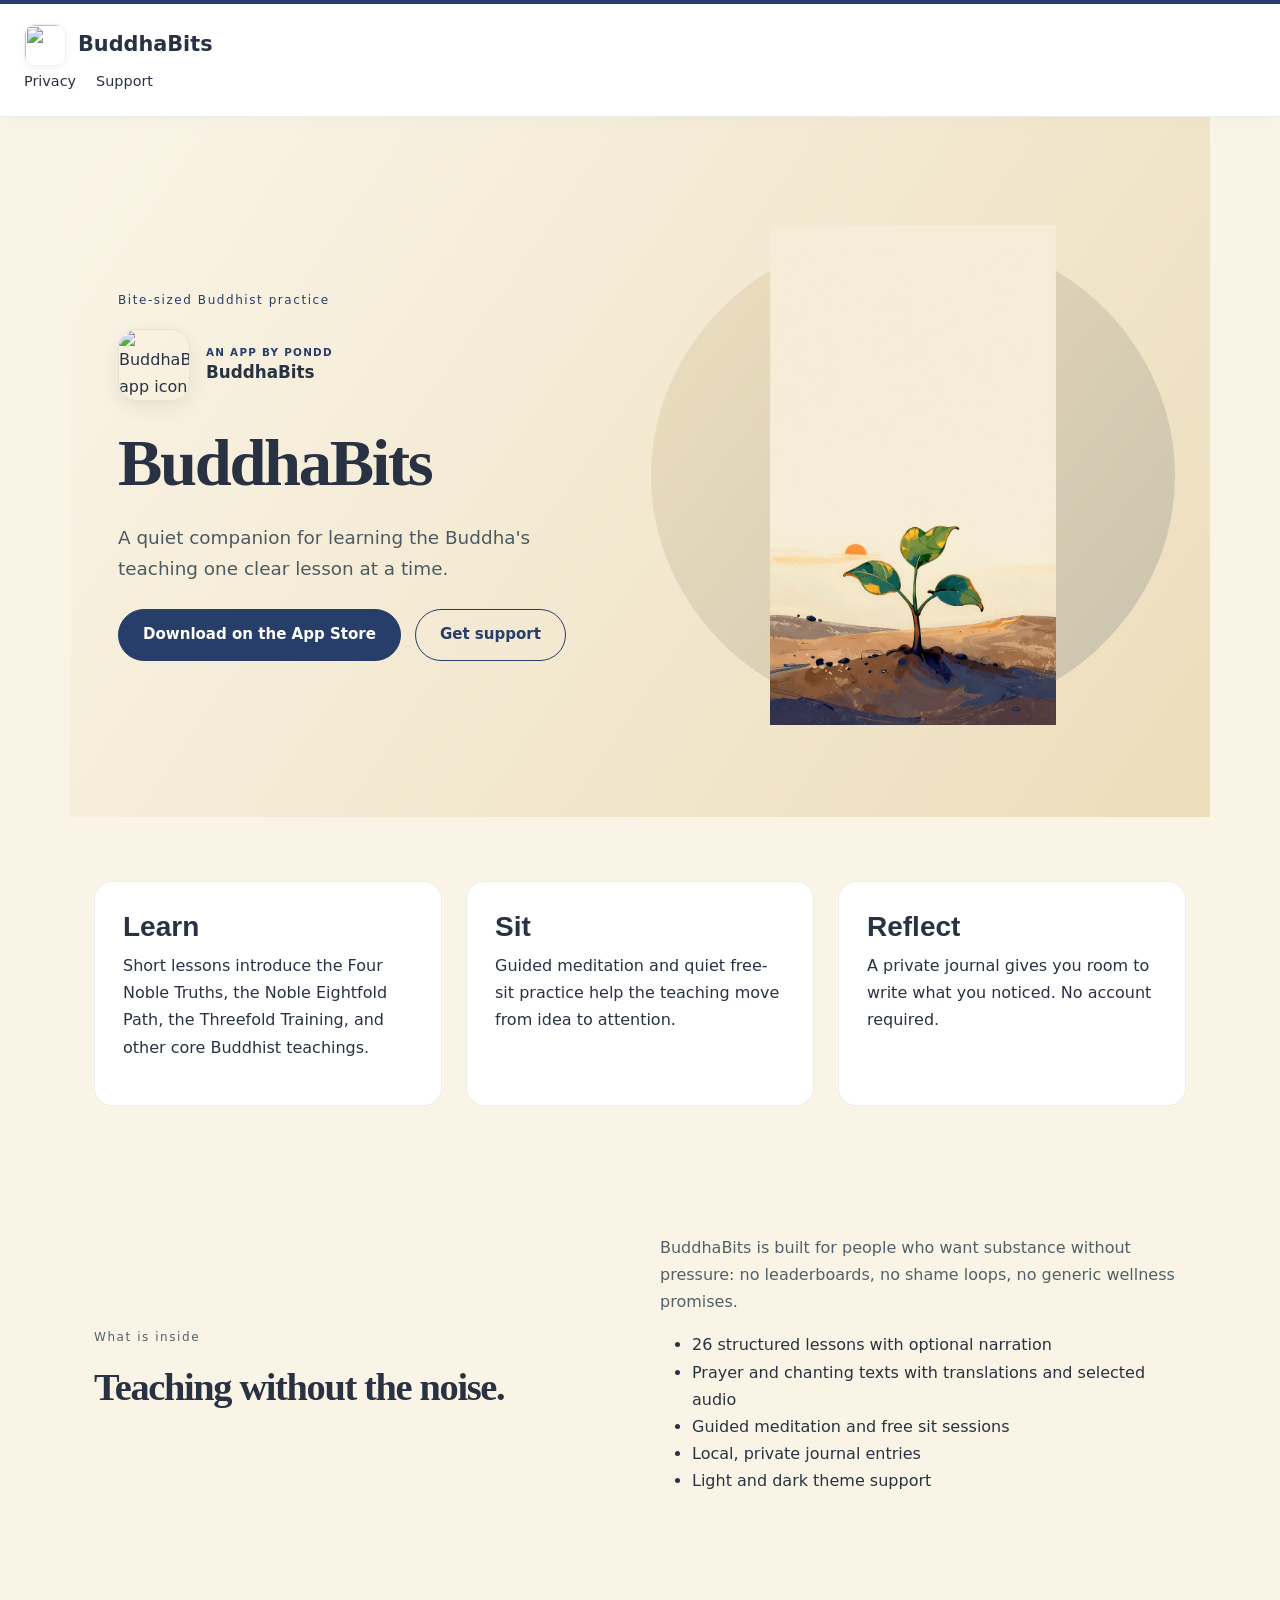
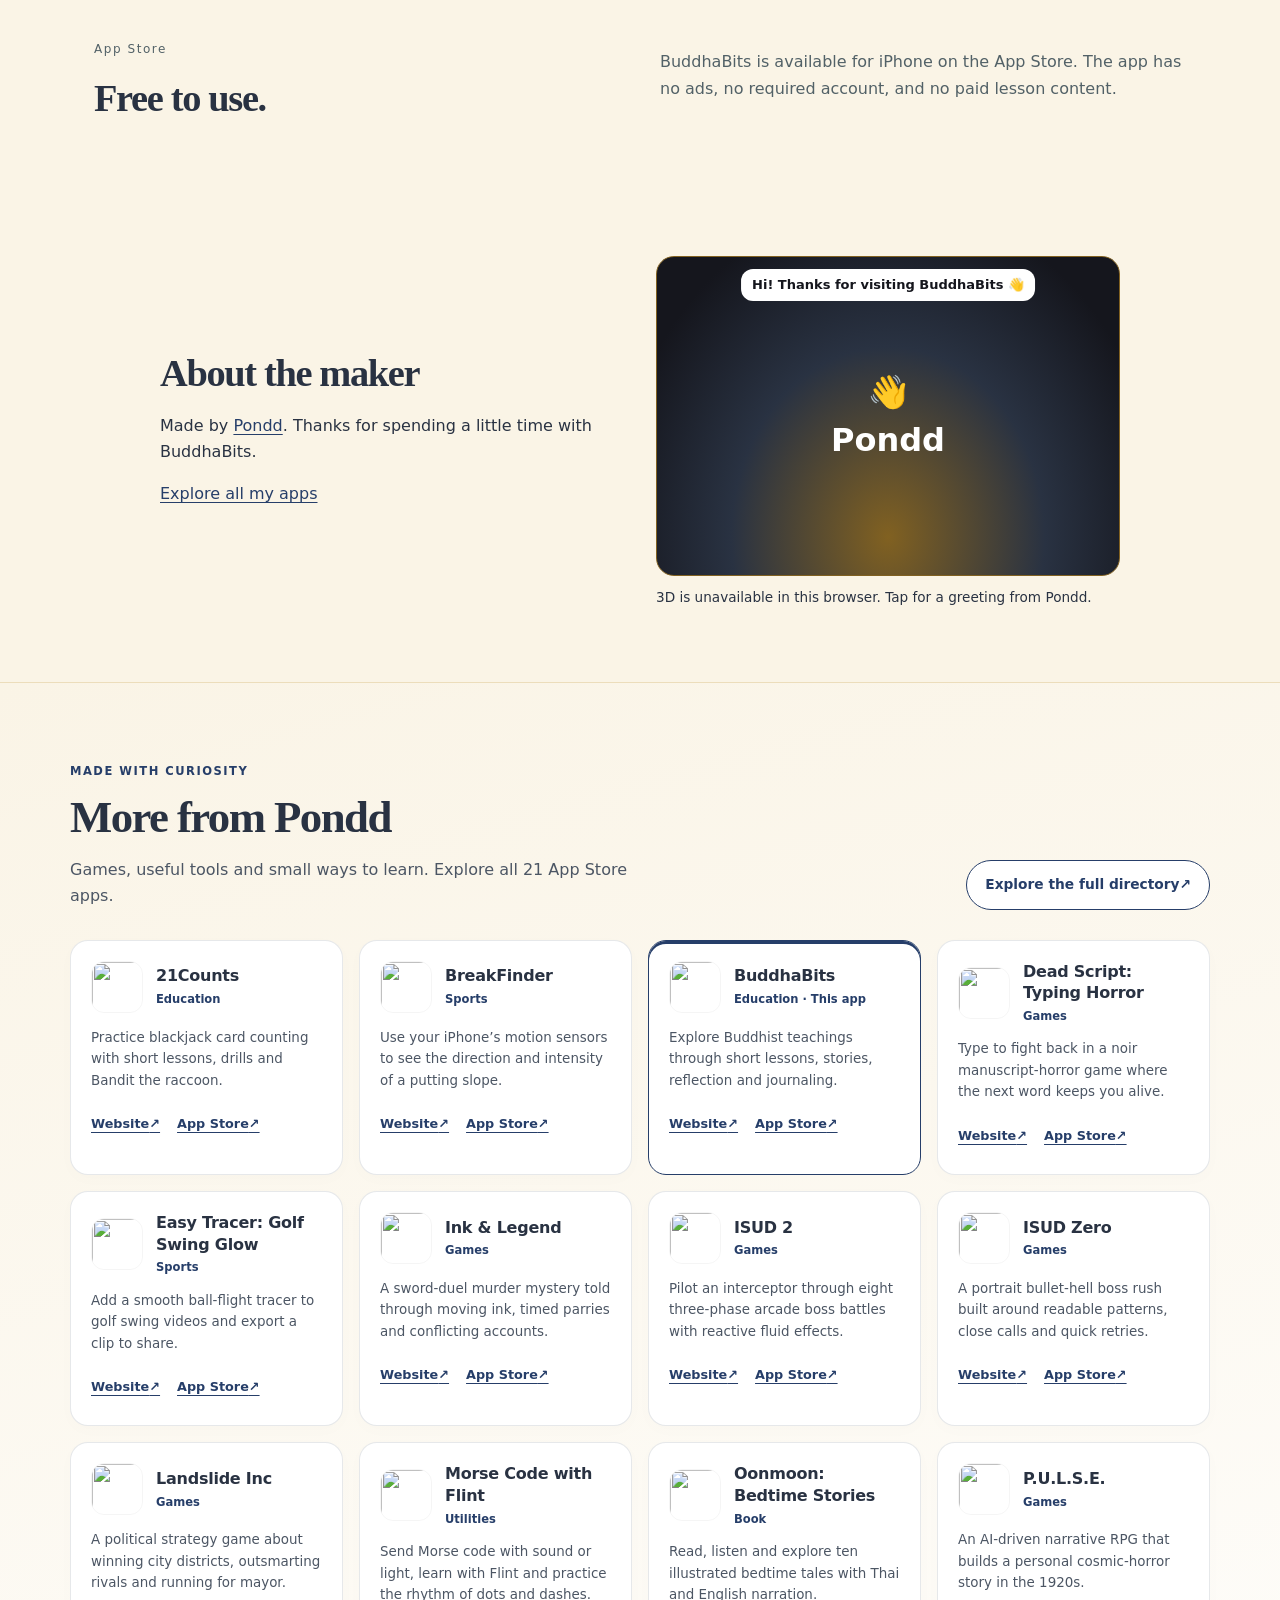
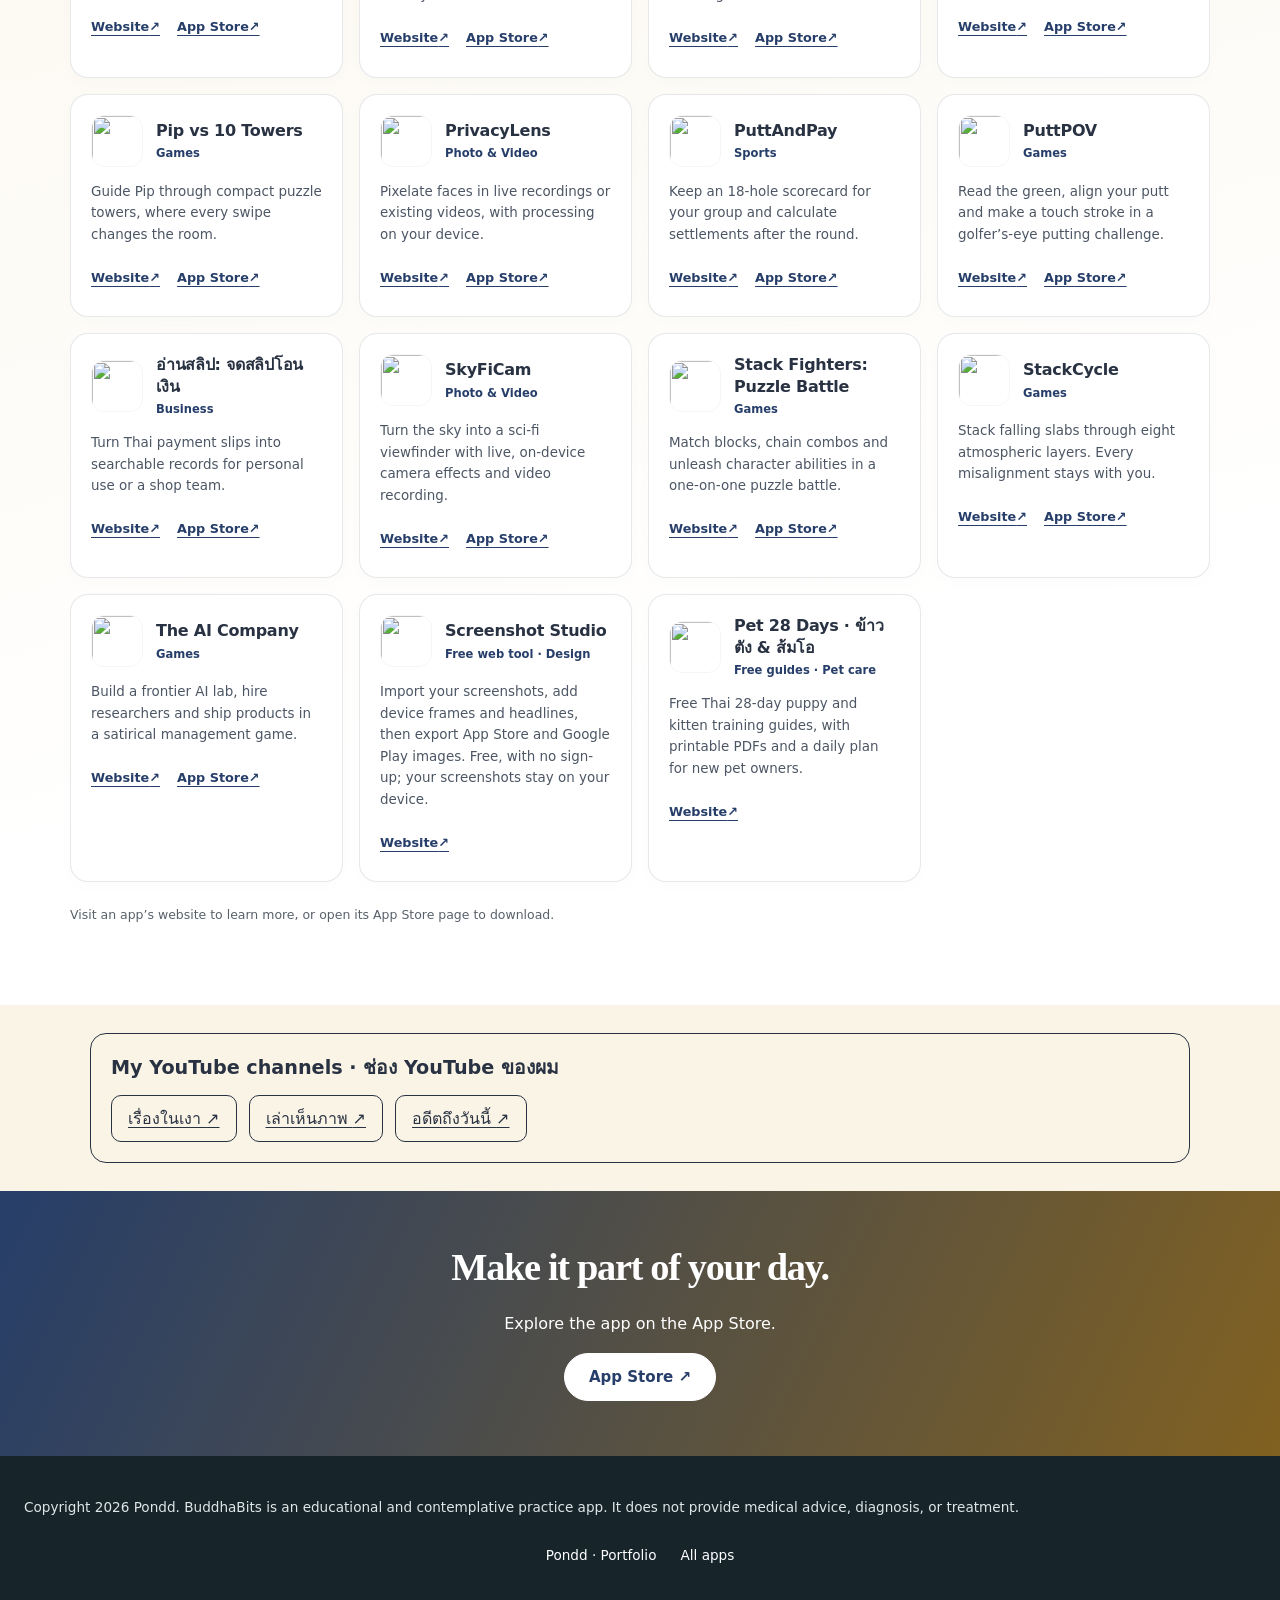
==== commit c76f00c3: "Add three YouTube channels to site network" ====
--- a/index.html
+++ b/index.html
@@ -87,6 +87,18 @@
 <!-- APP FAMILY START -->
 <section class="app-family" id="more-apps" aria-labelledby="app-family-title"><div class="app-family-inner"><div class="app-family-heading"><div><p class="app-family-kicker">Made with curiosity</p><h2 id="app-family-title">More from Pondd</h2><p class="app-family-intro">Games, useful tools and small ways to learn. Explore all 21 App Store apps.</p></div><a class="app-family-directory" href="https://pond1982.github.io/Pondd-Page/apps.html">Explore the full directory <span aria-hidden="true">↗</span></a></div><ul class="app-family-list" role="list"><li class="app-family-item" data-app-id="6763789288"><article aria-labelledby="family-6763789288"><div class="app-family-card-top"><img class="app-family-icon" src="https://pond1982.github.io/Pondd-Page/assets/app-icons/6763789288.webp" width="52" height="52" alt="" decoding="async" loading="lazy"><div><h3 id="family-6763789288">21Counts</h3><p class="app-family-meta">Education</p></div></div><p class="app-family-summary" lang="en">Practice blackjack card counting with short lessons, drills and Bandit the raccoon.</p><div class="app-family-links"><a href="https://pond1982.github.io/21Counts-Web/" aria-label="21Counts website">Website <span aria-hidden="true">↗</span></a><a href="https://apps.apple.com/gb/app/21counts/id6763789288" aria-label="21Counts on the App Store">App Store <span aria-hidden="true">↗</span></a></div></article></li><li class="app-family-item" data-app-id="6752389773"><article aria-labelledby="family-6752389773"><div class="app-family-card-top"><img class="app-family-icon" src="https://pond1982.github.io/Pondd-Page/assets/app-icons/6752389773.webp" width="52" height="52" alt="" decoding="async" loading="lazy"><div><h3 id="family-6752389773">BreakFinder</h3><p class="app-family-meta">Sports</p></div></div><p class="app-family-summary" lang="en">Use your iPhone’s motion sensors to see the direction and intensity of a putting slope.</p><div class="app-family-links"><a href="https://breakfinderweb.pages.dev/" aria-label="BreakFinder website">Website <span aria-hidden="true">↗</span></a><a href="https://apps.apple.com/gb/app/breakfinder/id6752389773" aria-label="BreakFinder on the App Store">App Store <span aria-hidden="true">↗</span></a></div></article></li><li class="app-family-item is-current" data-app-id="6764710521"><article aria-labelledby="family-6764710521"><div class="app-family-card-top"><img class="app-family-icon" src="https://pond1982.github.io/Pondd-Page/assets/app-icons/6764710521.webp" width="52" height="52" alt="" decoding="async" loading="lazy"><div><h3 id="family-6764710521">BuddhaBits</h3><p class="app-family-meta">Education · This app</p></div></div><p class="app-family-summary" lang="en">Explore Buddhist teachings through short lessons, stories, reflection and journaling.</p><div class="app-family-links"><a href="https://pond1982.github.io/BuddhaBits-web/index.html" aria-label="BuddhaBits website">Website <span aria-hidden="true">↗</span></a><a href="https://apps.apple.com/gb/app/buddhabits/id6764710521" aria-label="BuddhaBits on the App Store">App Store <span aria-hidden="true">↗</span></a></div></article></li><li class="app-family-item" data-app-id="6775353218"><article aria-labelledby="family-6775353218"><div class="app-family-card-top"><img class="app-family-icon" src="https://pond1982.github.io/Pondd-Page/assets/app-icons/6775353218.webp" width="52" height="52" alt="" decoding="async" loading="lazy"><div><h3 id="family-6775353218">Dead Script: Typing Horror</h3><p class="app-family-meta">Games</p></div></div><p class="app-family-summary" lang="en">Type to fight back in a noir manuscript-horror game where the next word keeps you alive.</p><div class="app-family-links"><a href="https://pond1982.github.io/iosdeadscriptweb/index.html" aria-label="Dead Script: Typing Horror website">Website <span aria-hidden="true">↗</span></a><a href="https://apps.apple.com/gb/app/dead-script-typing-horror/id6775353218" aria-label="Dead Script: Typing Horror on the App Store">App Store <span aria-hidden="true">↗</span></a></div></article></li><li class="app-family-item" data-app-id="6753145486"><article aria-labelledby="family-6753145486"><div class="app-family-card-top"><img class="app-family-icon" src="https://pond1982.github.io/Pondd-Page/assets/app-icons/6753145486.webp" width="52" height="52" alt="" decoding="async" loading="lazy"><div><h3 id="family-6753145486">Easy Tracer: Golf Swing Glow</h3><p class="app-family-meta">Sports</p></div></div><p class="app-family-summary" lang="en">Add a smooth ball-flight tracer to golf swing videos and export a clip to share.</p><div class="app-family-links"><a href="https://easy-tracer-web.pages.dev/" aria-label="Easy Tracer: Golf Swing Glow website">Website <span aria-hidden="true">↗</span></a><a href="https://apps.apple.com/gb/app/easy-tracer-golf-swing-glow/id6753145486" aria-label="Easy Tracer: Golf Swing Glow on the App Store">App Store <span aria-hidden="true">↗</span></a></div></article></li><li class="app-family-item" data-app-id="6830747339"><article aria-labelledby="family-6830747339"><div class="app-family-card-top"><img class="app-family-icon" src="https://pond1982.github.io/Pondd-Page/assets/app-icons/6830747339.webp" width="52" height="52" alt="" decoding="async" loading="lazy"><div><h3 id="family-6830747339">Ink &amp; Legend</h3><p class="app-family-meta">Games</p></div></div><p class="app-family-summary" lang="en">A sword-duel murder mystery told through moving ink, timed parries and conflicting accounts.</p><div class="app-family-links"><a href="https://pond1982.github.io/ink-and-legend-site/" aria-label="Ink &amp; Legend website">Website <span aria-hidden="true">↗</span></a><a href="https://apps.apple.com/gb/app/ink-legend/id6830747339" aria-label="Ink &amp; Legend on the App Store">App Store <span aria-hidden="true">↗</span></a></div></article></li><li class="app-family-item" data-app-id="6824559010"><article aria-labelledby="family-6824559010"><div class="app-family-card-top"><img class="app-family-icon" src="https://pond1982.github.io/Pondd-Page/assets/app-icons/6824559010.webp" width="52" height="52" alt="" decoding="async" loading="lazy"><div><h3 id="family-6824559010">ISUD 2</h3><p class="app-family-meta">Games</p></div></div><p class="app-family-summary" lang="en">Pilot an interceptor through eight three-phase arcade boss battles with reactive fluid effects.</p><div class="app-family-links"><a href="https://pond1982.github.io/ISUD-Website/isud2-support.html" aria-label="ISUD 2 website">Website <span aria-hidden="true">↗</span></a><a href="https://apps.apple.com/gb/app/isud-2/id6824559010" aria-label="ISUD 2 on the App Store">App Store <span aria-hidden="true">↗</span></a></div></article></li><li class="app-family-item" data-app-id="6765926399"><article aria-labelledby="family-6765926399"><div class="app-family-card-top"><img class="app-family-icon" src="https://pond1982.github.io/Pondd-Page/assets/app-icons/6765926399.webp" width="52" height="52" alt="" decoding="async" loading="lazy"><div><h3 id="family-6765926399">ISUD Zero</h3><p class="app-family-meta">Games</p></div></div><p class="app-family-summary" lang="en">A portrait bullet-hell boss rush built around readable patterns, close calls and quick retries.</p><div class="app-family-links"><a href="https://pond1982.github.io/ISUD-Website/" aria-label="ISUD Zero website">Website <span aria-hidden="true">↗</span></a><a href="https://apps.apple.com/gb/app/isud-zero/id6765926399" aria-label="ISUD Zero on the App Store">App Store <span aria-hidden="true">↗</span></a></div></article></li><li class="app-family-item" data-app-id="6761601860"><article aria-labelledby="family-6761601860"><div class="app-family-card-top"><img class="app-family-icon" src="https://pond1982.github.io/Pondd-Page/assets/app-icons/6761601860.webp" width="52" height="52" alt="" decoding="async" loading="lazy"><div><h3 id="family-6761601860">Landslide Inc</h3><p class="app-family-meta">Games</p></div></div><p class="app-family-summary" lang="en">A political strategy game about winning city districts, outsmarting rivals and running for mayor.</p><div class="app-family-links"><a href="https://pond1982.github.io/Landslide-Web/index.html" aria-label="Landslide Inc website">Website <span aria-hidden="true">↗</span></a><a href="https://apps.apple.com/gb/app/landslide-inc/id6761601860" aria-label="Landslide Inc on the App Store">App Store <span aria-hidden="true">↗</span></a></div></article></li><li class="app-family-item" data-app-id="6818069855"><article aria-labelledby="family-6818069855"><div class="app-family-card-top"><img class="app-family-icon" src="https://pond1982.github.io/Pondd-Page/assets/app-icons/6818069855.webp" width="52" height="52" alt="" decoding="async" loading="lazy"><div><h3 id="family-6818069855">Morse Code with Flint</h3><p class="app-family-meta">Utilities</p></div></div><p class="app-family-summary" lang="en">Send Morse code with sound or light, learn with Flint and practice the rhythm of dots and dashes.</p><div class="app-family-links"><a href="https://pond1982.github.io/Morse-Support-Site/" aria-label="Morse Code with Flint website">Website <span aria-hidden="true">↗</span></a><a href="https://apps.apple.com/gb/app/morse-code-with-flint/id6818069855" aria-label="Morse Code with Flint on the App Store">App Store <span aria-hidden="true">↗</span></a></div></article></li><li class="app-family-item" data-app-id="6821338637"><article aria-labelledby="family-6821338637"><div class="app-family-card-top"><img class="app-family-icon" src="https://pond1982.github.io/Pondd-Page/assets/app-icons/6821338637.webp" width="52" height="52" alt="" decoding="async" loading="lazy"><div><h3 id="family-6821338637">Oonmoon: Bedtime Stories</h3><p class="app-family-meta">Book</p></div></div><p class="app-family-summary" lang="en">Read, listen and explore ten illustrated bedtime tales with Thai and English narration.</p><div class="app-family-links"><a href="https://pond1982.github.io/Oonmoon-Website/en/" aria-label="Oonmoon: Bedtime Stories website">Website <span aria-hidden="true">↗</span></a><a href="https://apps.apple.com/gb/app/oonmoon-bedtime-stories/id6821338637" aria-label="Oonmoon: Bedtime Stories on the App Store">App Store <span aria-hidden="true">↗</span></a></div></article></li><li class="app-family-item" data-app-id="6762054116"><article aria-labelledby="family-6762054116"><div class="app-family-card-top"><img class="app-family-icon" src="https://pond1982.github.io/Pondd-Page/assets/app-icons/6762054116.webp" width="52" height="52" alt="" decoding="async" loading="lazy"><div><h3 id="family-6762054116">P.U.L.S.E.</h3><p class="app-family-meta">Games</p></div></div><p class="app-family-summary" lang="en">An AI-driven narrative RPG that builds a personal cosmic-horror story in the 1920s.</p><div class="app-family-links"><a href="https://pulse-web-5vx.pages.dev/" aria-label="P.U.L.S.E. website">Website <span aria-hidden="true">↗</span></a><a href="https://apps.apple.com/gb/app/p-u-l-s-e/id6762054116" aria-label="P.U.L.S.E. on the App Store">App Store <span aria-hidden="true">↗</span></a></div></article></li><li class="app-family-item" data-app-id="6766553847"><article aria-labelledby="family-6766553847"><div class="app-family-card-top"><img class="app-family-icon" src="https://pond1982.github.io/Pondd-Page/assets/app-icons/6766553847.webp" width="52" height="52" alt="" decoding="async" loading="lazy"><div><h3 id="family-6766553847">Pip vs 10 Towers</h3><p class="app-family-meta">Games</p></div></div><p class="app-family-summary" lang="en">Guide Pip through compact puzzle towers, where every swipe changes the room.</p><div class="app-family-links"><a href="https://pond1982.github.io/StepBlade-Website/index.html" aria-label="Pip vs 10 Towers website">Website <span aria-hidden="true">↗</span></a><a href="https://apps.apple.com/gb/app/pip-vs-10-towers/id6766553847" aria-label="Pip vs 10 Towers on the App Store">App Store <span aria-hidden="true">↗</span></a></div></article></li><li class="app-family-item" data-app-id="6752596764"><article aria-labelledby="family-6752596764"><div class="app-family-card-top"><img class="app-family-icon" src="https://pond1982.github.io/Pondd-Page/assets/app-icons/6752596764.webp" width="52" height="52" alt="" decoding="async" loading="lazy"><div><h3 id="family-6752596764">PrivacyLens</h3><p class="app-family-meta">Photo &amp; Video</p></div></div><p class="app-family-summary" lang="en">Pixelate faces in live recordings or existing videos, with processing on your device.</p><div class="app-family-links"><a href="https://privacylensweb.pages.dev/" aria-label="PrivacyLens website">Website <span aria-hidden="true">↗</span></a><a href="https://apps.apple.com/gb/app/privacylens/id6752596764" aria-label="PrivacyLens on the App Store">App Store <span aria-hidden="true">↗</span></a></div></article></li><li class="app-family-item" data-app-id="6752640120"><article aria-labelledby="family-6752640120"><div class="app-family-card-top"><img class="app-family-icon" src="https://pond1982.github.io/Pondd-Page/assets/app-icons/6752640120.webp" width="52" height="52" alt="" decoding="async" loading="lazy"><div><h3 id="family-6752640120">PuttAndPay</h3><p class="app-family-meta">Sports</p></div></div><p class="app-family-summary" lang="en">Keep an 18-hole scorecard for your group and calculate settlements after the round.</p><div class="app-family-links"><a href="https://puttandpayweb.pages.dev/" aria-label="PuttAndPay website">Website <span aria-hidden="true">↗</span></a><a href="https://apps.apple.com/gb/app/puttandpay/id6752640120" aria-label="PuttAndPay on the App Store">App Store <span aria-hidden="true">↗</span></a></div></article></li><li class="app-family-item" data-app-id="6771718899"><article aria-labelledby="family-6771718899"><div class="app-family-card-top"><img class="app-family-icon" src="https://pond1982.github.io/Pondd-Page/assets/app-icons/6771718899.webp" width="52" height="52" alt="" decoding="async" loading="lazy"><div><h3 id="family-6771718899">PuttPOV</h3><p class="app-family-meta">Games</p></div></div><p class="app-family-summary" lang="en">Read the green, align your putt and make a touch stroke in a golfer’s-eye putting challenge.</p><div class="app-family-links"><a href="https://pond1982.github.io/PuttPOV-Website/" aria-label="PuttPOV website">Website <span aria-hidden="true">↗</span></a><a href="https://apps.apple.com/gb/app/puttpov/id6771718899" aria-label="PuttPOV on the App Store">App Store <span aria-hidden="true">↗</span></a></div></article></li><li class="app-family-item" data-app-id="6765605900"><article aria-labelledby="family-6765605900"><div class="app-family-card-top"><img class="app-family-icon" src="https://pond1982.github.io/Pondd-Page/assets/app-icons/6765605900.webp" width="52" height="52" alt="" decoding="async" loading="lazy"><div><h3 id="family-6765605900">อ่านสลิป: จดสลิปโอนเงิน</h3><p class="app-family-meta">Business</p></div></div><p class="app-family-summary" lang="en">Turn Thai payment slips into searchable records for personal use or a shop team.</p><div class="app-family-links"><a href="https://pond1982.github.io/ReadSlipWebsite/index.html" aria-label="อ่านสลิป: จดสลิปโอนเงิน website">Website <span aria-hidden="true">↗</span></a><a href="https://apps.apple.com/gb/app/%E0%B8%AD-%E0%B8%B2%E0%B8%99%E0%B8%AA%E0%B8%A5-%E0%B8%9B-%E0%B8%88%E0%B8%94%E0%B8%AA%E0%B8%A5-%E0%B8%9B%E0%B9%82%E0%B8%AD%E0%B8%99%E0%B9%80%E0%B8%87-%E0%B8%99/id6765605900" aria-label="อ่านสลิป: จดสลิปโอนเงิน on the App Store">App Store <span aria-hidden="true">↗</span></a></div></article></li><li class="app-family-item" data-app-id="6773614646"><article aria-labelledby="family-6773614646"><div class="app-family-card-top"><img class="app-family-icon" src="https://pond1982.github.io/Pondd-Page/assets/app-icons/6773614646.webp" width="52" height="52" alt="" decoding="async" loading="lazy"><div><h3 id="family-6773614646">SkyFiCam</h3><p class="app-family-meta">Photo &amp; Video</p></div></div><p class="app-family-summary" lang="en">Turn the sky into a sci-fi viewfinder with live, on-device camera effects and video recording.</p><div class="app-family-links"><a href="https://pond1982.github.io/SkyFiWeb/" aria-label="SkyFiCam website">Website <span aria-hidden="true">↗</span></a><a href="https://apps.apple.com/gb/app/skyficam/id6773614646" aria-label="SkyFiCam on the App Store">App Store <span aria-hidden="true">↗</span></a></div></article></li><li class="app-family-item" data-app-id="6762288266"><article aria-labelledby="family-6762288266"><div class="app-family-card-top"><img class="app-family-icon" src="https://pond1982.github.io/Pondd-Page/assets/app-icons/6762288266.webp" width="52" height="52" alt="" decoding="async" loading="lazy"><div><h3 id="family-6762288266">Stack Fighters: Puzzle Battle</h3><p class="app-family-meta">Games</p></div></div><p class="app-family-summary" lang="en">Match blocks, chain combos and unleash character abilities in a one-on-one puzzle battle.</p><div class="app-family-links"><a href="https://pond1982.github.io/stackfighters-site/index.html" aria-label="Stack Fighters: Puzzle Battle website">Website <span aria-hidden="true">↗</span></a><a href="https://apps.apple.com/gb/app/stack-fighters-puzzle-battle/id6762288266" aria-label="Stack Fighters: Puzzle Battle on the App Store">App Store <span aria-hidden="true">↗</span></a></div></article></li><li class="app-family-item" data-app-id="6764340971"><article aria-labelledby="family-6764340971"><div class="app-family-card-top"><img class="app-family-icon" src="https://pond1982.github.io/Pondd-Page/assets/app-icons/6764340971.webp" width="52" height="52" alt="" decoding="async" loading="lazy"><div><h3 id="family-6764340971">StackCycle</h3><p class="app-family-meta">Games</p></div></div><p class="app-family-summary" lang="en">Stack falling slabs through eight atmospheric layers. Every misalignment stays with you.</p><div class="app-family-links"><a href="https://pond1982.github.io/stackcycle---web/" aria-label="StackCycle website">Website <span aria-hidden="true">↗</span></a><a href="https://apps.apple.com/gb/app/stackcycle/id6764340971" aria-label="StackCycle on the App Store">App Store <span aria-hidden="true">↗</span></a></div></article></li><li class="app-family-item" data-app-id="6777710816"><article aria-labelledby="family-6777710816"><div class="app-family-card-top"><img class="app-family-icon" src="https://pond1982.github.io/Pondd-Page/assets/app-icons/6777710816.webp" width="52" height="52" alt="" decoding="async" loading="lazy"><div><h3 id="family-6777710816">The AI Company</h3><p class="app-family-meta">Games</p></div></div><p class="app-family-summary" lang="en">Build a frontier AI lab, hire researchers and ship products in a satirical management game.</p><div class="app-family-links"><a href="https://pond1982.github.io/TheAiCompanyWeb/" aria-label="The AI Company website">Website <span aria-hidden="true">↗</span></a><a href="https://apps.apple.com/gb/app/the-ai-company/id6777710816" aria-label="The AI Company on the App Store">App Store <span aria-hidden="true">↗</span></a></div></article></li><li class="app-family-item" data-app-id="screenshot-studio"><article aria-labelledby="family-screenshot-studio"><div class="app-family-card-top"><img class="app-family-icon" src="https://pond1982.github.io/Pondd-Page/assets/app-icons/screenshot-studio.svg" width="52" height="52" alt="" decoding="async" loading="lazy"><div><h3 id="family-screenshot-studio">Screenshot Studio</h3><p class="app-family-meta">Free web tool · Design</p></div></div><p class="app-family-summary" lang="en">Import your screenshots, add device frames and headlines, then export App Store and Google Play images. Free, with no sign-up; your screenshots stay on your device.</p><div class="app-family-links"><a href="https://pond1982.github.io/screenshot-studio/">Website <span aria-hidden="true">↗</span></a></div></article></li><li class="app-family-item" data-app-id="pet-28-days"><article aria-labelledby="family-pet-28-days"><div class="app-family-card-top"><img class="app-family-icon" src="https://pond1982.github.io/Pondd-Page/assets/app-icons/pet-28-days.png" width="52" height="52" alt="" decoding="async" loading="lazy"><div><h3 id="family-pet-28-days">Pet 28 Days · ข้าวตัง &amp; ส้มโอ</h3><p class="app-family-meta">Free guides · Pet care</p></div></div><p class="app-family-summary" lang="en">Free Thai 28-day puppy and kitten training guides, with printable PDFs and a daily plan for new pet owners.</p><div class="app-family-links"><a href="https://pond1982.github.io/pet-28-days/">Website <span aria-hidden="true">↗</span></a></div></article></li></ul><p class="app-family-note">Visit an app’s website to learn more, or open its App Store page to download.</p></div></section>
 <!-- APP FAMILY END -->
+<!-- PONDD YOUTUBE CHANNELS START -->
+<style>
+main .pondd-youtube{min-height:0;height:auto;box-sizing:border-box;max-width:1100px;width:calc(100% - 32px);margin:28px auto;padding:20px;border:1px solid currentColor;border-radius:16px;color:inherit;font:16px/1.6 system-ui,sans-serif;text-align:left}
+main .pondd-youtube h2{text-transform:none;letter-spacing:normal;font:600 1.2rem/1.5 system-ui,sans-serif;margin:0 0 12px;color:inherit}
+main .pondd-youtube nav{position:static;height:auto;width:auto;min-height:0;padding:0;margin:0;display:flex;flex-wrap:wrap;gap:12px}
+.pondd-youtube a{display:block;box-sizing:border-box;max-width:100%;padding:10px 16px;border:1px solid currentColor;border-radius:10px;color:inherit;text-decoration:underline;text-underline-offset:3px;overflow-wrap:anywhere}
+.pondd-youtube a:hover{background:rgba(128,128,128,.12)}
+.pondd-youtube a:focus-visible{outline:3px solid currentColor;outline-offset:3px}
+</style>
+<section class="pondd-youtube" aria-label="Pondd YouTube channels"><h2>My YouTube channels · ช่อง YouTube ของผม</h2><nav aria-label="YouTube channels"><a href="https://www.youtube.com/@เรื่องในเงา" target="_blank" rel="noopener noreferrer" lang="th">เรื่องในเงา <span aria-hidden="true">↗</span></a><a href="https://www.youtube.com/@เล่าเห็นภาพ" target="_blank" rel="noopener noreferrer" lang="th">เล่าเห็นภาพ <span aria-hidden="true">↗</span></a><a href="https://www.youtube.com/@อดีตถึงวันนี้" target="_blank" rel="noopener noreferrer" lang="th">อดีตถึงวันนี้ <span aria-hidden="true">↗</span></a></nav></section>
+<!-- PONDD YOUTUBE CHANNELS END -->
+
 
 </main><section class="download-strip bg-gradient-primary-to-secondary"><h2>Make it part of your day.</h2><p>Explore the app on the App Store.</p><a class="btn" href="https://apps.apple.com/gb/app/buddhabits/id6764710521">App Store ↗</a></section>
 <footer class="footer">
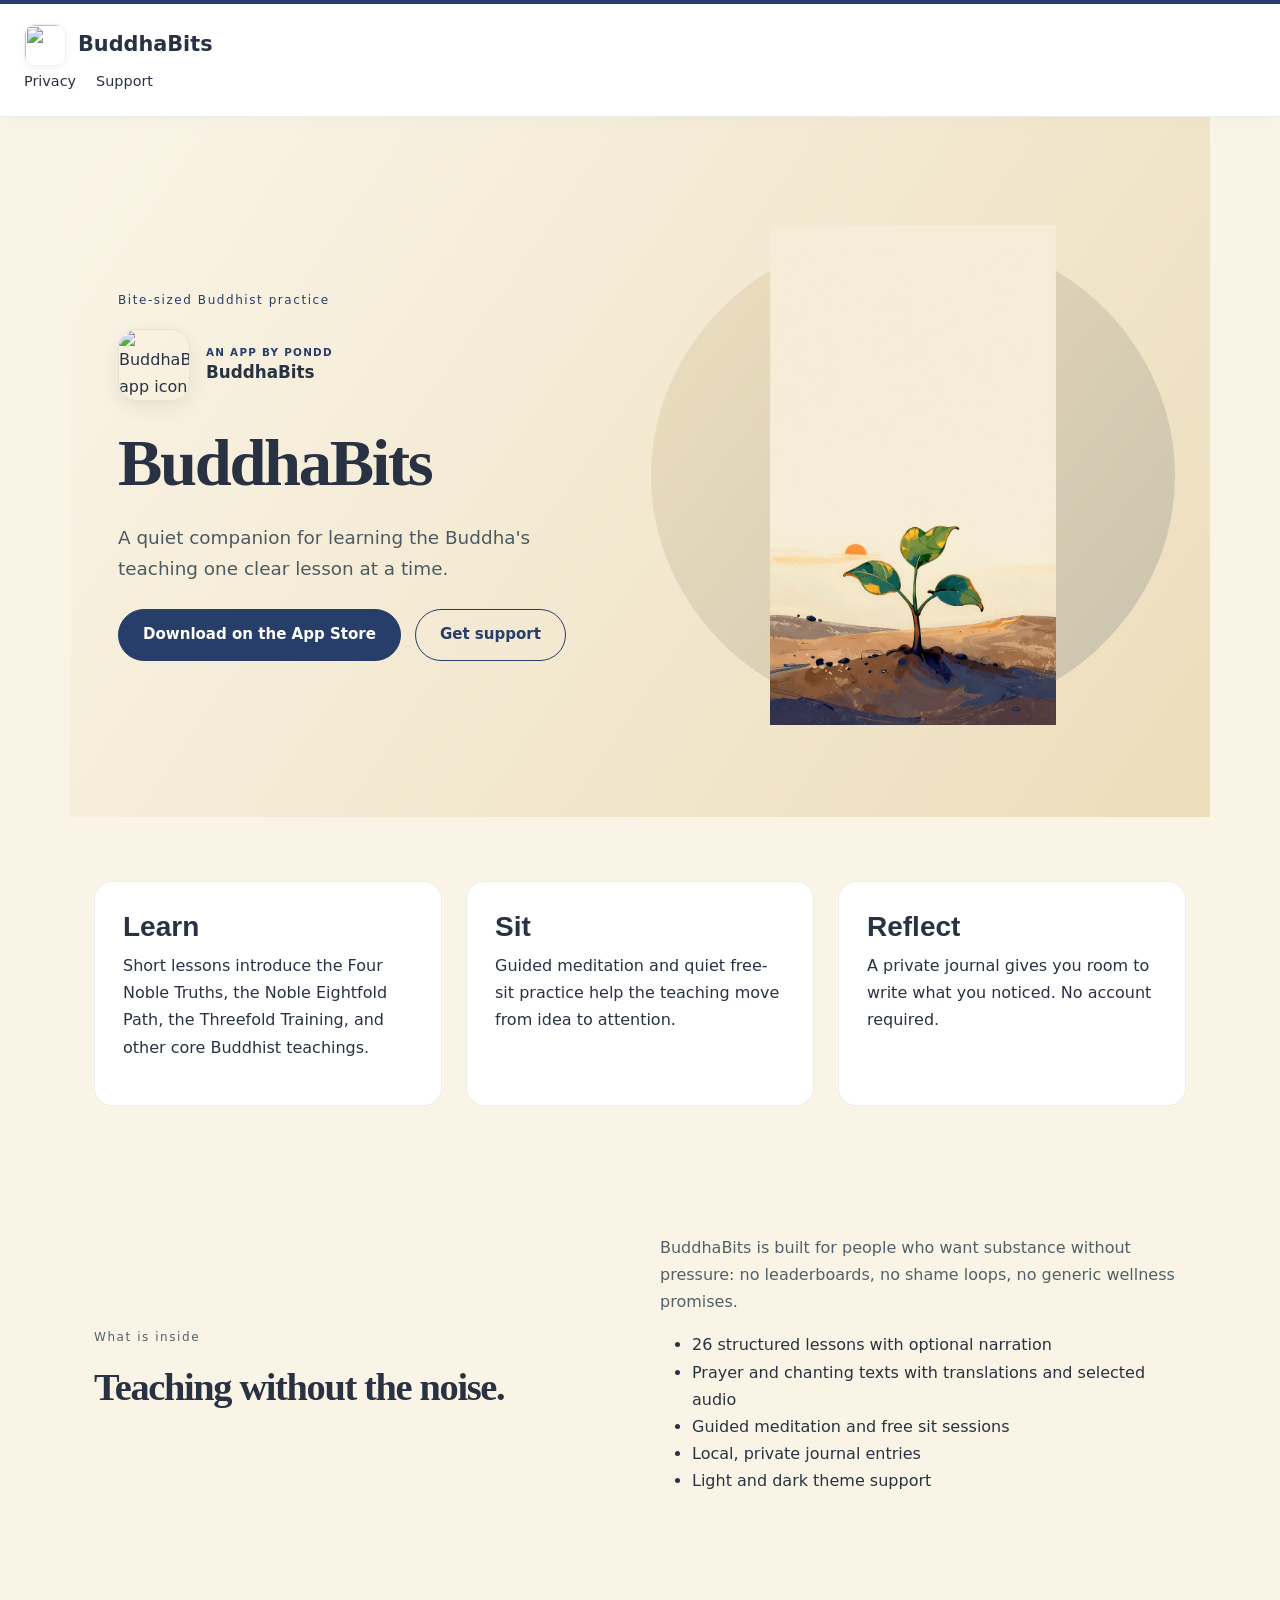
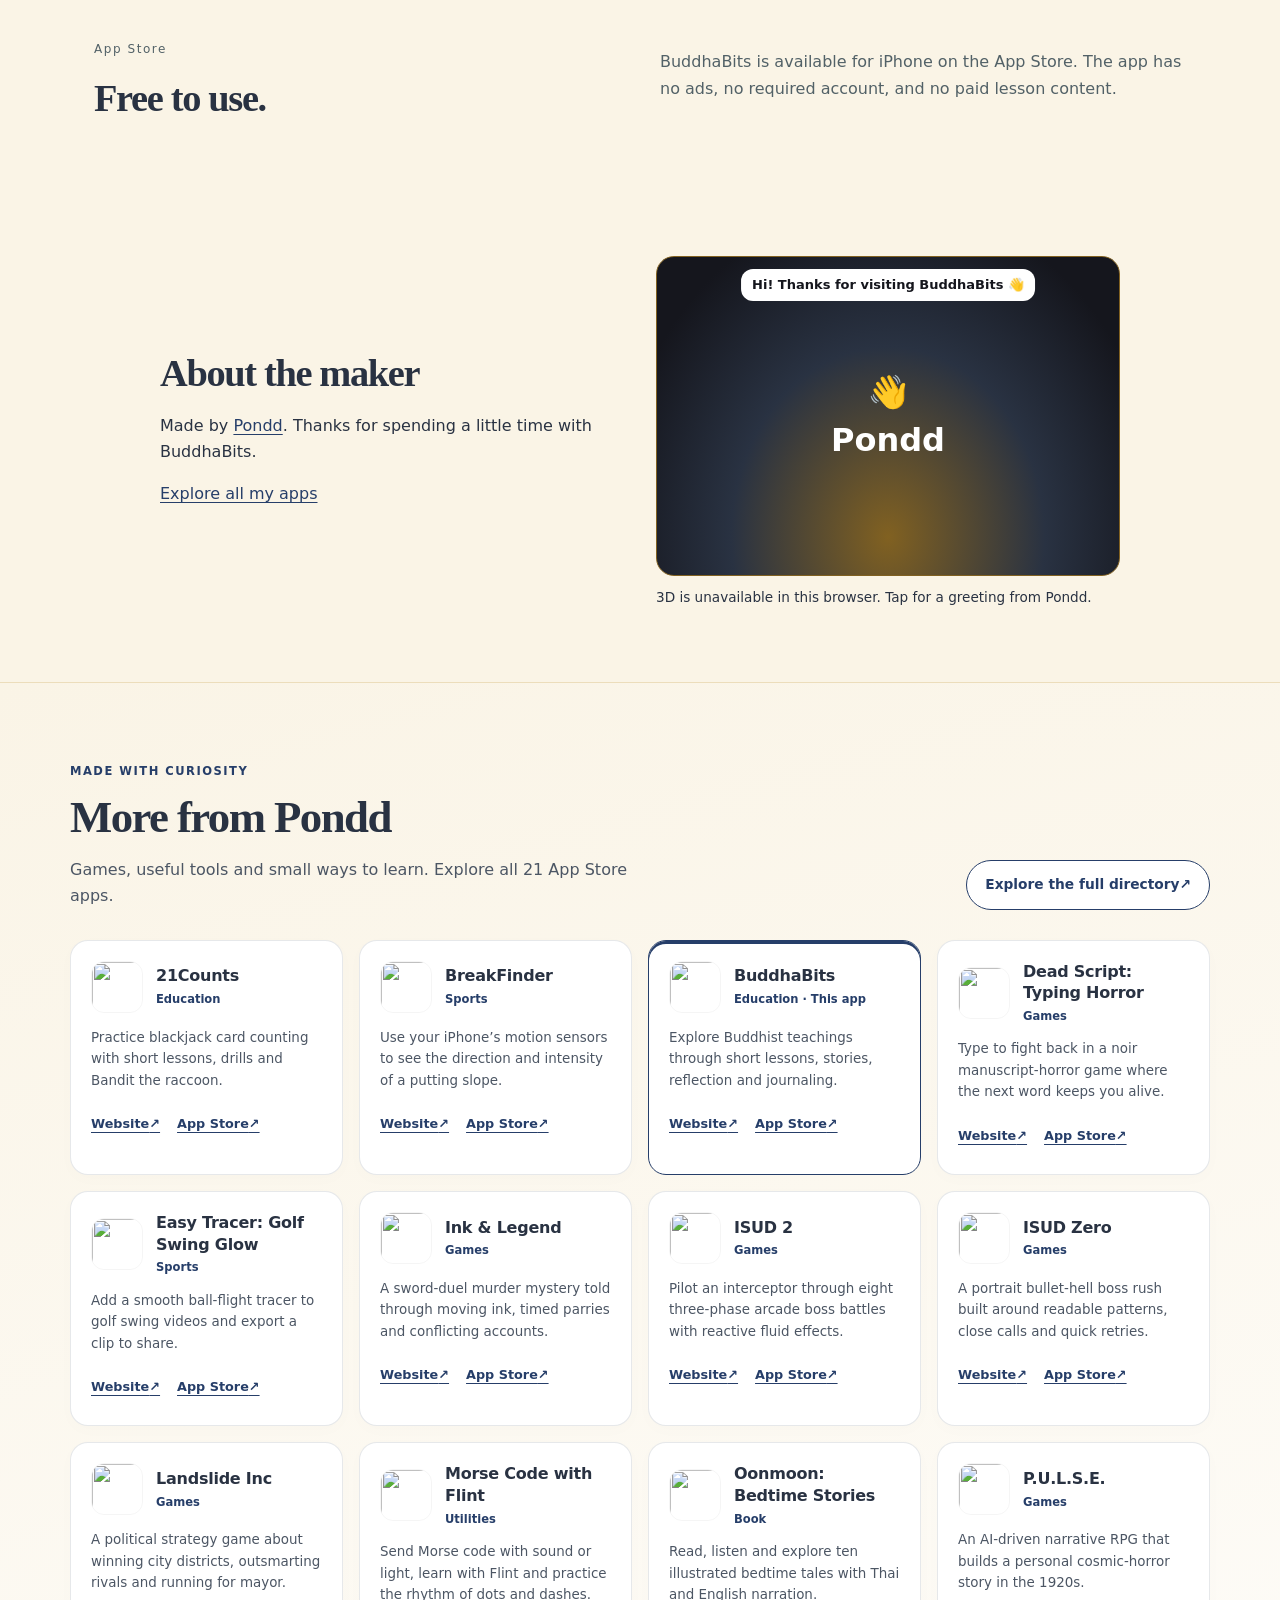
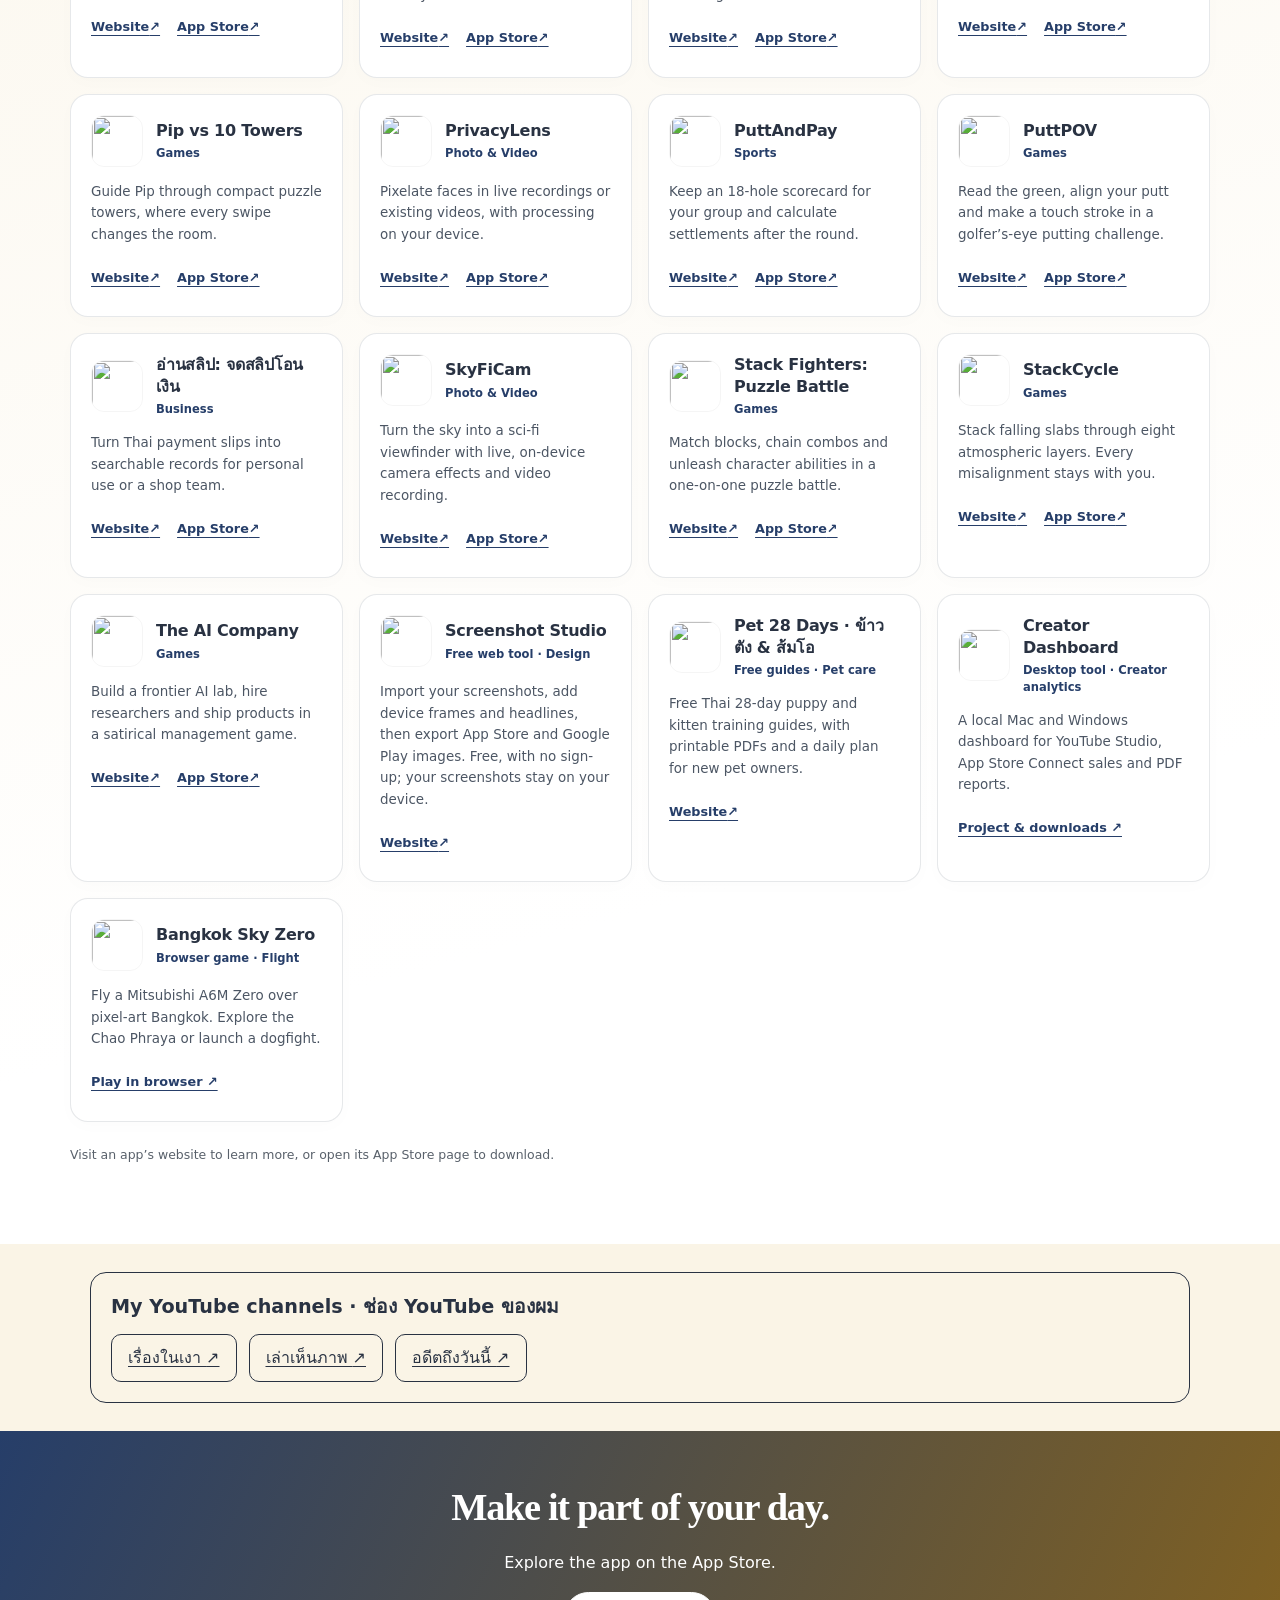
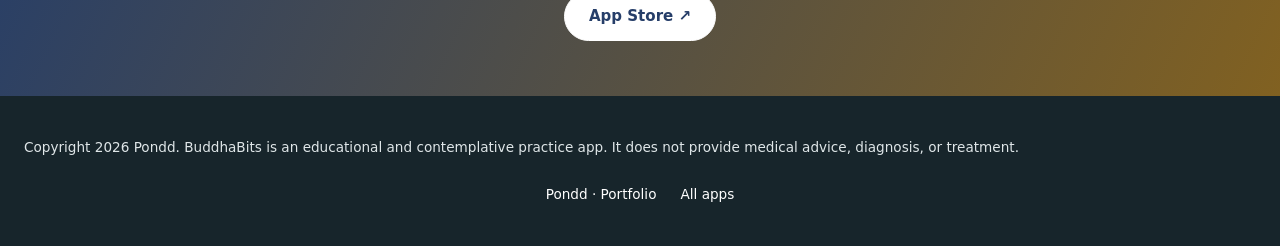
==== commit 61d6c152: "Add Creator Dashboard and Bangkok Sky Zero to collection" ====
--- a/index.html
+++ b/index.html
@@ -85,7 +85,7 @@
 <section class="pondd-about" id="about" data-pondd-character data-character-locale="en" aria-label="About the maker"><div class="pondd-about-inner"><div><h2>About the maker</h2><p>Made by <a href="https://pond1982.github.io/Pondd-Page/">Pondd</a>. Thanks for spending a little time with BuddhaBits.</p><p><a href="https://pond1982.github.io/Pondd-Page/index.html#apps">Explore all my apps</a></p></div><div><button class="pondd-character-stage" type="button" aria-label="Change Pondd’s dance" aria-describedby="pondd-character-hint"><span class="pondd-character-fallback" aria-hidden="true">👋<br>Pondd</span><span class="bubble" role="status" aria-live="polite">Hi! Thanks for visiting BuddhaBits 👋</span></button><p class="pondd-character-hint" id="pondd-character-hint">Tap the character or press Enter to change the dance.</p><button class="pondd-character-pause" type="button" aria-pressed="false" hidden>Pause dancing</button><noscript><p>The 3D Easter egg needs JavaScript. You can still explore the rest of the site.</p></noscript></div></div><script type="application/json" class="pondd-character-lines">["Hi! Thanks for visiting BuddhaBits 👋", "Tap me to change the dance!", "ขอบคุณที่แวะมาครับ 🙏", "A little pause. A little smile.", "Like it? Explore my other apps ♥", "One more spin!"]</script></section>
 <!-- Pondd character end -->
 <!-- APP FAMILY START -->
-<section class="app-family" id="more-apps" aria-labelledby="app-family-title"><div class="app-family-inner"><div class="app-family-heading"><div><p class="app-family-kicker">Made with curiosity</p><h2 id="app-family-title">More from Pondd</h2><p class="app-family-intro">Games, useful tools and small ways to learn. Explore all 21 App Store apps.</p></div><a class="app-family-directory" href="https://pond1982.github.io/Pondd-Page/apps.html">Explore the full directory <span aria-hidden="true">↗</span></a></div><ul class="app-family-list" role="list"><li class="app-family-item" data-app-id="6763789288"><article aria-labelledby="family-6763789288"><div class="app-family-card-top"><img class="app-family-icon" src="https://pond1982.github.io/Pondd-Page/assets/app-icons/6763789288.webp" width="52" height="52" alt="" decoding="async" loading="lazy"><div><h3 id="family-6763789288">21Counts</h3><p class="app-family-meta">Education</p></div></div><p class="app-family-summary" lang="en">Practice blackjack card counting with short lessons, drills and Bandit the raccoon.</p><div class="app-family-links"><a href="https://pond1982.github.io/21Counts-Web/" aria-label="21Counts website">Website <span aria-hidden="true">↗</span></a><a href="https://apps.apple.com/gb/app/21counts/id6763789288" aria-label="21Counts on the App Store">App Store <span aria-hidden="true">↗</span></a></div></article></li><li class="app-family-item" data-app-id="6752389773"><article aria-labelledby="family-6752389773"><div class="app-family-card-top"><img class="app-family-icon" src="https://pond1982.github.io/Pondd-Page/assets/app-icons/6752389773.webp" width="52" height="52" alt="" decoding="async" loading="lazy"><div><h3 id="family-6752389773">BreakFinder</h3><p class="app-family-meta">Sports</p></div></div><p class="app-family-summary" lang="en">Use your iPhone’s motion sensors to see the direction and intensity of a putting slope.</p><div class="app-family-links"><a href="https://breakfinderweb.pages.dev/" aria-label="BreakFinder website">Website <span aria-hidden="true">↗</span></a><a href="https://apps.apple.com/gb/app/breakfinder/id6752389773" aria-label="BreakFinder on the App Store">App Store <span aria-hidden="true">↗</span></a></div></article></li><li class="app-family-item is-current" data-app-id="6764710521"><article aria-labelledby="family-6764710521"><div class="app-family-card-top"><img class="app-family-icon" src="https://pond1982.github.io/Pondd-Page/assets/app-icons/6764710521.webp" width="52" height="52" alt="" decoding="async" loading="lazy"><div><h3 id="family-6764710521">BuddhaBits</h3><p class="app-family-meta">Education · This app</p></div></div><p class="app-family-summary" lang="en">Explore Buddhist teachings through short lessons, stories, reflection and journaling.</p><div class="app-family-links"><a href="https://pond1982.github.io/BuddhaBits-web/index.html" aria-label="BuddhaBits website">Website <span aria-hidden="true">↗</span></a><a href="https://apps.apple.com/gb/app/buddhabits/id6764710521" aria-label="BuddhaBits on the App Store">App Store <span aria-hidden="true">↗</span></a></div></article></li><li class="app-family-item" data-app-id="6775353218"><article aria-labelledby="family-6775353218"><div class="app-family-card-top"><img class="app-family-icon" src="https://pond1982.github.io/Pondd-Page/assets/app-icons/6775353218.webp" width="52" height="52" alt="" decoding="async" loading="lazy"><div><h3 id="family-6775353218">Dead Script: Typing Horror</h3><p class="app-family-meta">Games</p></div></div><p class="app-family-summary" lang="en">Type to fight back in a noir manuscript-horror game where the next word keeps you alive.</p><div class="app-family-links"><a href="https://pond1982.github.io/iosdeadscriptweb/index.html" aria-label="Dead Script: Typing Horror website">Website <span aria-hidden="true">↗</span></a><a href="https://apps.apple.com/gb/app/dead-script-typing-horror/id6775353218" aria-label="Dead Script: Typing Horror on the App Store">App Store <span aria-hidden="true">↗</span></a></div></article></li><li class="app-family-item" data-app-id="6753145486"><article aria-labelledby="family-6753145486"><div class="app-family-card-top"><img class="app-family-icon" src="https://pond1982.github.io/Pondd-Page/assets/app-icons/6753145486.webp" width="52" height="52" alt="" decoding="async" loading="lazy"><div><h3 id="family-6753145486">Easy Tracer: Golf Swing Glow</h3><p class="app-family-meta">Sports</p></div></div><p class="app-family-summary" lang="en">Add a smooth ball-flight tracer to golf swing videos and export a clip to share.</p><div class="app-family-links"><a href="https://easy-tracer-web.pages.dev/" aria-label="Easy Tracer: Golf Swing Glow website">Website <span aria-hidden="true">↗</span></a><a href="https://apps.apple.com/gb/app/easy-tracer-golf-swing-glow/id6753145486" aria-label="Easy Tracer: Golf Swing Glow on the App Store">App Store <span aria-hidden="true">↗</span></a></div></article></li><li class="app-family-item" data-app-id="6830747339"><article aria-labelledby="family-6830747339"><div class="app-family-card-top"><img class="app-family-icon" src="https://pond1982.github.io/Pondd-Page/assets/app-icons/6830747339.webp" width="52" height="52" alt="" decoding="async" loading="lazy"><div><h3 id="family-6830747339">Ink &amp; Legend</h3><p class="app-family-meta">Games</p></div></div><p class="app-family-summary" lang="en">A sword-duel murder mystery told through moving ink, timed parries and conflicting accounts.</p><div class="app-family-links"><a href="https://pond1982.github.io/ink-and-legend-site/" aria-label="Ink &amp; Legend website">Website <span aria-hidden="true">↗</span></a><a href="https://apps.apple.com/gb/app/ink-legend/id6830747339" aria-label="Ink &amp; Legend on the App Store">App Store <span aria-hidden="true">↗</span></a></div></article></li><li class="app-family-item" data-app-id="6824559010"><article aria-labelledby="family-6824559010"><div class="app-family-card-top"><img class="app-family-icon" src="https://pond1982.github.io/Pondd-Page/assets/app-icons/6824559010.webp" width="52" height="52" alt="" decoding="async" loading="lazy"><div><h3 id="family-6824559010">ISUD 2</h3><p class="app-family-meta">Games</p></div></div><p class="app-family-summary" lang="en">Pilot an interceptor through eight three-phase arcade boss battles with reactive fluid effects.</p><div class="app-family-links"><a href="https://pond1982.github.io/ISUD-Website/isud2-support.html" aria-label="ISUD 2 website">Website <span aria-hidden="true">↗</span></a><a href="https://apps.apple.com/gb/app/isud-2/id6824559010" aria-label="ISUD 2 on the App Store">App Store <span aria-hidden="true">↗</span></a></div></article></li><li class="app-family-item" data-app-id="6765926399"><article aria-labelledby="family-6765926399"><div class="app-family-card-top"><img class="app-family-icon" src="https://pond1982.github.io/Pondd-Page/assets/app-icons/6765926399.webp" width="52" height="52" alt="" decoding="async" loading="lazy"><div><h3 id="family-6765926399">ISUD Zero</h3><p class="app-family-meta">Games</p></div></div><p class="app-family-summary" lang="en">A portrait bullet-hell boss rush built around readable patterns, close calls and quick retries.</p><div class="app-family-links"><a href="https://pond1982.github.io/ISUD-Website/" aria-label="ISUD Zero website">Website <span aria-hidden="true">↗</span></a><a href="https://apps.apple.com/gb/app/isud-zero/id6765926399" aria-label="ISUD Zero on the App Store">App Store <span aria-hidden="true">↗</span></a></div></article></li><li class="app-family-item" data-app-id="6761601860"><article aria-labelledby="family-6761601860"><div class="app-family-card-top"><img class="app-family-icon" src="https://pond1982.github.io/Pondd-Page/assets/app-icons/6761601860.webp" width="52" height="52" alt="" decoding="async" loading="lazy"><div><h3 id="family-6761601860">Landslide Inc</h3><p class="app-family-meta">Games</p></div></div><p class="app-family-summary" lang="en">A political strategy game about winning city districts, outsmarting rivals and running for mayor.</p><div class="app-family-links"><a href="https://pond1982.github.io/Landslide-Web/index.html" aria-label="Landslide Inc website">Website <span aria-hidden="true">↗</span></a><a href="https://apps.apple.com/gb/app/landslide-inc/id6761601860" aria-label="Landslide Inc on the App Store">App Store <span aria-hidden="true">↗</span></a></div></article></li><li class="app-family-item" data-app-id="6818069855"><article aria-labelledby="family-6818069855"><div class="app-family-card-top"><img class="app-family-icon" src="https://pond1982.github.io/Pondd-Page/assets/app-icons/6818069855.webp" width="52" height="52" alt="" decoding="async" loading="lazy"><div><h3 id="family-6818069855">Morse Code with Flint</h3><p class="app-family-meta">Utilities</p></div></div><p class="app-family-summary" lang="en">Send Morse code with sound or light, learn with Flint and practice the rhythm of dots and dashes.</p><div class="app-family-links"><a href="https://pond1982.github.io/Morse-Support-Site/" aria-label="Morse Code with Flint website">Website <span aria-hidden="true">↗</span></a><a href="https://apps.apple.com/gb/app/morse-code-with-flint/id6818069855" aria-label="Morse Code with Flint on the App Store">App Store <span aria-hidden="true">↗</span></a></div></article></li><li class="app-family-item" data-app-id="6821338637"><article aria-labelledby="family-6821338637"><div class="app-family-card-top"><img class="app-family-icon" src="https://pond1982.github.io/Pondd-Page/assets/app-icons/6821338637.webp" width="52" height="52" alt="" decoding="async" loading="lazy"><div><h3 id="family-6821338637">Oonmoon: Bedtime Stories</h3><p class="app-family-meta">Book</p></div></div><p class="app-family-summary" lang="en">Read, listen and explore ten illustrated bedtime tales with Thai and English narration.</p><div class="app-family-links"><a href="https://pond1982.github.io/Oonmoon-Website/en/" aria-label="Oonmoon: Bedtime Stories website">Website <span aria-hidden="true">↗</span></a><a href="https://apps.apple.com/gb/app/oonmoon-bedtime-stories/id6821338637" aria-label="Oonmoon: Bedtime Stories on the App Store">App Store <span aria-hidden="true">↗</span></a></div></article></li><li class="app-family-item" data-app-id="6762054116"><article aria-labelledby="family-6762054116"><div class="app-family-card-top"><img class="app-family-icon" src="https://pond1982.github.io/Pondd-Page/assets/app-icons/6762054116.webp" width="52" height="52" alt="" decoding="async" loading="lazy"><div><h3 id="family-6762054116">P.U.L.S.E.</h3><p class="app-family-meta">Games</p></div></div><p class="app-family-summary" lang="en">An AI-driven narrative RPG that builds a personal cosmic-horror story in the 1920s.</p><div class="app-family-links"><a href="https://pulse-web-5vx.pages.dev/" aria-label="P.U.L.S.E. website">Website <span aria-hidden="true">↗</span></a><a href="https://apps.apple.com/gb/app/p-u-l-s-e/id6762054116" aria-label="P.U.L.S.E. on the App Store">App Store <span aria-hidden="true">↗</span></a></div></article></li><li class="app-family-item" data-app-id="6766553847"><article aria-labelledby="family-6766553847"><div class="app-family-card-top"><img class="app-family-icon" src="https://pond1982.github.io/Pondd-Page/assets/app-icons/6766553847.webp" width="52" height="52" alt="" decoding="async" loading="lazy"><div><h3 id="family-6766553847">Pip vs 10 Towers</h3><p class="app-family-meta">Games</p></div></div><p class="app-family-summary" lang="en">Guide Pip through compact puzzle towers, where every swipe changes the room.</p><div class="app-family-links"><a href="https://pond1982.github.io/StepBlade-Website/index.html" aria-label="Pip vs 10 Towers website">Website <span aria-hidden="true">↗</span></a><a href="https://apps.apple.com/gb/app/pip-vs-10-towers/id6766553847" aria-label="Pip vs 10 Towers on the App Store">App Store <span aria-hidden="true">↗</span></a></div></article></li><li class="app-family-item" data-app-id="6752596764"><article aria-labelledby="family-6752596764"><div class="app-family-card-top"><img class="app-family-icon" src="https://pond1982.github.io/Pondd-Page/assets/app-icons/6752596764.webp" width="52" height="52" alt="" decoding="async" loading="lazy"><div><h3 id="family-6752596764">PrivacyLens</h3><p class="app-family-meta">Photo &amp; Video</p></div></div><p class="app-family-summary" lang="en">Pixelate faces in live recordings or existing videos, with processing on your device.</p><div class="app-family-links"><a href="https://privacylensweb.pages.dev/" aria-label="PrivacyLens website">Website <span aria-hidden="true">↗</span></a><a href="https://apps.apple.com/gb/app/privacylens/id6752596764" aria-label="PrivacyLens on the App Store">App Store <span aria-hidden="true">↗</span></a></div></article></li><li class="app-family-item" data-app-id="6752640120"><article aria-labelledby="family-6752640120"><div class="app-family-card-top"><img class="app-family-icon" src="https://pond1982.github.io/Pondd-Page/assets/app-icons/6752640120.webp" width="52" height="52" alt="" decoding="async" loading="lazy"><div><h3 id="family-6752640120">PuttAndPay</h3><p class="app-family-meta">Sports</p></div></div><p class="app-family-summary" lang="en">Keep an 18-hole scorecard for your group and calculate settlements after the round.</p><div class="app-family-links"><a href="https://puttandpayweb.pages.dev/" aria-label="PuttAndPay website">Website <span aria-hidden="true">↗</span></a><a href="https://apps.apple.com/gb/app/puttandpay/id6752640120" aria-label="PuttAndPay on the App Store">App Store <span aria-hidden="true">↗</span></a></div></article></li><li class="app-family-item" data-app-id="6771718899"><article aria-labelledby="family-6771718899"><div class="app-family-card-top"><img class="app-family-icon" src="https://pond1982.github.io/Pondd-Page/assets/app-icons/6771718899.webp" width="52" height="52" alt="" decoding="async" loading="lazy"><div><h3 id="family-6771718899">PuttPOV</h3><p class="app-family-meta">Games</p></div></div><p class="app-family-summary" lang="en">Read the green, align your putt and make a touch stroke in a golfer’s-eye putting challenge.</p><div class="app-family-links"><a href="https://pond1982.github.io/PuttPOV-Website/" aria-label="PuttPOV website">Website <span aria-hidden="true">↗</span></a><a href="https://apps.apple.com/gb/app/puttpov/id6771718899" aria-label="PuttPOV on the App Store">App Store <span aria-hidden="true">↗</span></a></div></article></li><li class="app-family-item" data-app-id="6765605900"><article aria-labelledby="family-6765605900"><div class="app-family-card-top"><img class="app-family-icon" src="https://pond1982.github.io/Pondd-Page/assets/app-icons/6765605900.webp" width="52" height="52" alt="" decoding="async" loading="lazy"><div><h3 id="family-6765605900">อ่านสลิป: จดสลิปโอนเงิน</h3><p class="app-family-meta">Business</p></div></div><p class="app-family-summary" lang="en">Turn Thai payment slips into searchable records for personal use or a shop team.</p><div class="app-family-links"><a href="https://pond1982.github.io/ReadSlipWebsite/index.html" aria-label="อ่านสลิป: จดสลิปโอนเงิน website">Website <span aria-hidden="true">↗</span></a><a href="https://apps.apple.com/gb/app/%E0%B8%AD-%E0%B8%B2%E0%B8%99%E0%B8%AA%E0%B8%A5-%E0%B8%9B-%E0%B8%88%E0%B8%94%E0%B8%AA%E0%B8%A5-%E0%B8%9B%E0%B9%82%E0%B8%AD%E0%B8%99%E0%B9%80%E0%B8%87-%E0%B8%99/id6765605900" aria-label="อ่านสลิป: จดสลิปโอนเงิน on the App Store">App Store <span aria-hidden="true">↗</span></a></div></article></li><li class="app-family-item" data-app-id="6773614646"><article aria-labelledby="family-6773614646"><div class="app-family-card-top"><img class="app-family-icon" src="https://pond1982.github.io/Pondd-Page/assets/app-icons/6773614646.webp" width="52" height="52" alt="" decoding="async" loading="lazy"><div><h3 id="family-6773614646">SkyFiCam</h3><p class="app-family-meta">Photo &amp; Video</p></div></div><p class="app-family-summary" lang="en">Turn the sky into a sci-fi viewfinder with live, on-device camera effects and video recording.</p><div class="app-family-links"><a href="https://pond1982.github.io/SkyFiWeb/" aria-label="SkyFiCam website">Website <span aria-hidden="true">↗</span></a><a href="https://apps.apple.com/gb/app/skyficam/id6773614646" aria-label="SkyFiCam on the App Store">App Store <span aria-hidden="true">↗</span></a></div></article></li><li class="app-family-item" data-app-id="6762288266"><article aria-labelledby="family-6762288266"><div class="app-family-card-top"><img class="app-family-icon" src="https://pond1982.github.io/Pondd-Page/assets/app-icons/6762288266.webp" width="52" height="52" alt="" decoding="async" loading="lazy"><div><h3 id="family-6762288266">Stack Fighters: Puzzle Battle</h3><p class="app-family-meta">Games</p></div></div><p class="app-family-summary" lang="en">Match blocks, chain combos and unleash character abilities in a one-on-one puzzle battle.</p><div class="app-family-links"><a href="https://pond1982.github.io/stackfighters-site/index.html" aria-label="Stack Fighters: Puzzle Battle website">Website <span aria-hidden="true">↗</span></a><a href="https://apps.apple.com/gb/app/stack-fighters-puzzle-battle/id6762288266" aria-label="Stack Fighters: Puzzle Battle on the App Store">App Store <span aria-hidden="true">↗</span></a></div></article></li><li class="app-family-item" data-app-id="6764340971"><article aria-labelledby="family-6764340971"><div class="app-family-card-top"><img class="app-family-icon" src="https://pond1982.github.io/Pondd-Page/assets/app-icons/6764340971.webp" width="52" height="52" alt="" decoding="async" loading="lazy"><div><h3 id="family-6764340971">StackCycle</h3><p class="app-family-meta">Games</p></div></div><p class="app-family-summary" lang="en">Stack falling slabs through eight atmospheric layers. Every misalignment stays with you.</p><div class="app-family-links"><a href="https://pond1982.github.io/stackcycle---web/" aria-label="StackCycle website">Website <span aria-hidden="true">↗</span></a><a href="https://apps.apple.com/gb/app/stackcycle/id6764340971" aria-label="StackCycle on the App Store">App Store <span aria-hidden="true">↗</span></a></div></article></li><li class="app-family-item" data-app-id="6777710816"><article aria-labelledby="family-6777710816"><div class="app-family-card-top"><img class="app-family-icon" src="https://pond1982.github.io/Pondd-Page/assets/app-icons/6777710816.webp" width="52" height="52" alt="" decoding="async" loading="lazy"><div><h3 id="family-6777710816">The AI Company</h3><p class="app-family-meta">Games</p></div></div><p class="app-family-summary" lang="en">Build a frontier AI lab, hire researchers and ship products in a satirical management game.</p><div class="app-family-links"><a href="https://pond1982.github.io/TheAiCompanyWeb/" aria-label="The AI Company website">Website <span aria-hidden="true">↗</span></a><a href="https://apps.apple.com/gb/app/the-ai-company/id6777710816" aria-label="The AI Company on the App Store">App Store <span aria-hidden="true">↗</span></a></div></article></li><li class="app-family-item" data-app-id="screenshot-studio"><article aria-labelledby="family-screenshot-studio"><div class="app-family-card-top"><img class="app-family-icon" src="https://pond1982.github.io/Pondd-Page/assets/app-icons/screenshot-studio.svg" width="52" height="52" alt="" decoding="async" loading="lazy"><div><h3 id="family-screenshot-studio">Screenshot Studio</h3><p class="app-family-meta">Free web tool · Design</p></div></div><p class="app-family-summary" lang="en">Import your screenshots, add device frames and headlines, then export App Store and Google Play images. Free, with no sign-up; your screenshots stay on your device.</p><div class="app-family-links"><a href="https://pond1982.github.io/screenshot-studio/">Website <span aria-hidden="true">↗</span></a></div></article></li><li class="app-family-item" data-app-id="pet-28-days"><article aria-labelledby="family-pet-28-days"><div class="app-family-card-top"><img class="app-family-icon" src="https://pond1982.github.io/Pondd-Page/assets/app-icons/pet-28-days.png" width="52" height="52" alt="" decoding="async" loading="lazy"><div><h3 id="family-pet-28-days">Pet 28 Days · ข้าวตัง &amp; ส้มโอ</h3><p class="app-family-meta">Free guides · Pet care</p></div></div><p class="app-family-summary" lang="en">Free Thai 28-day puppy and kitten training guides, with printable PDFs and a daily plan for new pet owners.</p><div class="app-family-links"><a href="https://pond1982.github.io/pet-28-days/">Website <span aria-hidden="true">↗</span></a></div></article></li></ul><p class="app-family-note">Visit an app’s website to learn more, or open its App Store page to download.</p></div></section>
+<section class="app-family" id="more-apps" aria-labelledby="app-family-title"><div class="app-family-inner"><div class="app-family-heading"><div><p class="app-family-kicker">Made with curiosity</p><h2 id="app-family-title">More from Pondd</h2><p class="app-family-intro">Games, useful tools and small ways to learn. Explore all 21 App Store apps.</p></div><a class="app-family-directory" href="https://pond1982.github.io/Pondd-Page/apps.html">Explore the full directory <span aria-hidden="true">↗</span></a></div><ul class="app-family-list" role="list"><li class="app-family-item" data-app-id="6763789288"><article aria-labelledby="family-6763789288"><div class="app-family-card-top"><img class="app-family-icon" src="https://pond1982.github.io/Pondd-Page/assets/app-icons/6763789288.webp" width="52" height="52" alt="" decoding="async" loading="lazy"><div><h3 id="family-6763789288">21Counts</h3><p class="app-family-meta">Education</p></div></div><p class="app-family-summary" lang="en">Practice blackjack card counting with short lessons, drills and Bandit the raccoon.</p><div class="app-family-links"><a href="https://pond1982.github.io/21Counts-Web/" aria-label="21Counts website">Website <span aria-hidden="true">↗</span></a><a href="https://apps.apple.com/gb/app/21counts/id6763789288" aria-label="21Counts on the App Store">App Store <span aria-hidden="true">↗</span></a></div></article></li><li class="app-family-item" data-app-id="6752389773"><article aria-labelledby="family-6752389773"><div class="app-family-card-top"><img class="app-family-icon" src="https://pond1982.github.io/Pondd-Page/assets/app-icons/6752389773.webp" width="52" height="52" alt="" decoding="async" loading="lazy"><div><h3 id="family-6752389773">BreakFinder</h3><p class="app-family-meta">Sports</p></div></div><p class="app-family-summary" lang="en">Use your iPhone’s motion sensors to see the direction and intensity of a putting slope.</p><div class="app-family-links"><a href="https://breakfinderweb.pages.dev/" aria-label="BreakFinder website">Website <span aria-hidden="true">↗</span></a><a href="https://apps.apple.com/gb/app/breakfinder/id6752389773" aria-label="BreakFinder on the App Store">App Store <span aria-hidden="true">↗</span></a></div></article></li><li class="app-family-item is-current" data-app-id="6764710521"><article aria-labelledby="family-6764710521"><div class="app-family-card-top"><img class="app-family-icon" src="https://pond1982.github.io/Pondd-Page/assets/app-icons/6764710521.webp" width="52" height="52" alt="" decoding="async" loading="lazy"><div><h3 id="family-6764710521">BuddhaBits</h3><p class="app-family-meta">Education · This app</p></div></div><p class="app-family-summary" lang="en">Explore Buddhist teachings through short lessons, stories, reflection and journaling.</p><div class="app-family-links"><a href="https://pond1982.github.io/BuddhaBits-web/index.html" aria-label="BuddhaBits website">Website <span aria-hidden="true">↗</span></a><a href="https://apps.apple.com/gb/app/buddhabits/id6764710521" aria-label="BuddhaBits on the App Store">App Store <span aria-hidden="true">↗</span></a></div></article></li><li class="app-family-item" data-app-id="6775353218"><article aria-labelledby="family-6775353218"><div class="app-family-card-top"><img class="app-family-icon" src="https://pond1982.github.io/Pondd-Page/assets/app-icons/6775353218.webp" width="52" height="52" alt="" decoding="async" loading="lazy"><div><h3 id="family-6775353218">Dead Script: Typing Horror</h3><p class="app-family-meta">Games</p></div></div><p class="app-family-summary" lang="en">Type to fight back in a noir manuscript-horror game where the next word keeps you alive.</p><div class="app-family-links"><a href="https://pond1982.github.io/iosdeadscriptweb/index.html" aria-label="Dead Script: Typing Horror website">Website <span aria-hidden="true">↗</span></a><a href="https://apps.apple.com/gb/app/dead-script-typing-horror/id6775353218" aria-label="Dead Script: Typing Horror on the App Store">App Store <span aria-hidden="true">↗</span></a></div></article></li><li class="app-family-item" data-app-id="6753145486"><article aria-labelledby="family-6753145486"><div class="app-family-card-top"><img class="app-family-icon" src="https://pond1982.github.io/Pondd-Page/assets/app-icons/6753145486.webp" width="52" height="52" alt="" decoding="async" loading="lazy"><div><h3 id="family-6753145486">Easy Tracer: Golf Swing Glow</h3><p class="app-family-meta">Sports</p></div></div><p class="app-family-summary" lang="en">Add a smooth ball-flight tracer to golf swing videos and export a clip to share.</p><div class="app-family-links"><a href="https://easy-tracer-web.pages.dev/" aria-label="Easy Tracer: Golf Swing Glow website">Website <span aria-hidden="true">↗</span></a><a href="https://apps.apple.com/gb/app/easy-tracer-golf-swing-glow/id6753145486" aria-label="Easy Tracer: Golf Swing Glow on the App Store">App Store <span aria-hidden="true">↗</span></a></div></article></li><li class="app-family-item" data-app-id="6830747339"><article aria-labelledby="family-6830747339"><div class="app-family-card-top"><img class="app-family-icon" src="https://pond1982.github.io/Pondd-Page/assets/app-icons/6830747339.webp" width="52" height="52" alt="" decoding="async" loading="lazy"><div><h3 id="family-6830747339">Ink &amp; Legend</h3><p class="app-family-meta">Games</p></div></div><p class="app-family-summary" lang="en">A sword-duel murder mystery told through moving ink, timed parries and conflicting accounts.</p><div class="app-family-links"><a href="https://pond1982.github.io/ink-and-legend-site/" aria-label="Ink &amp; Legend website">Website <span aria-hidden="true">↗</span></a><a href="https://apps.apple.com/gb/app/ink-legend/id6830747339" aria-label="Ink &amp; Legend on the App Store">App Store <span aria-hidden="true">↗</span></a></div></article></li><li class="app-family-item" data-app-id="6824559010"><article aria-labelledby="family-6824559010"><div class="app-family-card-top"><img class="app-family-icon" src="https://pond1982.github.io/Pondd-Page/assets/app-icons/6824559010.webp" width="52" height="52" alt="" decoding="async" loading="lazy"><div><h3 id="family-6824559010">ISUD 2</h3><p class="app-family-meta">Games</p></div></div><p class="app-family-summary" lang="en">Pilot an interceptor through eight three-phase arcade boss battles with reactive fluid effects.</p><div class="app-family-links"><a href="https://pond1982.github.io/ISUD-Website/isud2-support.html" aria-label="ISUD 2 website">Website <span aria-hidden="true">↗</span></a><a href="https://apps.apple.com/gb/app/isud-2/id6824559010" aria-label="ISUD 2 on the App Store">App Store <span aria-hidden="true">↗</span></a></div></article></li><li class="app-family-item" data-app-id="6765926399"><article aria-labelledby="family-6765926399"><div class="app-family-card-top"><img class="app-family-icon" src="https://pond1982.github.io/Pondd-Page/assets/app-icons/6765926399.webp" width="52" height="52" alt="" decoding="async" loading="lazy"><div><h3 id="family-6765926399">ISUD Zero</h3><p class="app-family-meta">Games</p></div></div><p class="app-family-summary" lang="en">A portrait bullet-hell boss rush built around readable patterns, close calls and quick retries.</p><div class="app-family-links"><a href="https://pond1982.github.io/ISUD-Website/" aria-label="ISUD Zero website">Website <span aria-hidden="true">↗</span></a><a href="https://apps.apple.com/gb/app/isud-zero/id6765926399" aria-label="ISUD Zero on the App Store">App Store <span aria-hidden="true">↗</span></a></div></article></li><li class="app-family-item" data-app-id="6761601860"><article aria-labelledby="family-6761601860"><div class="app-family-card-top"><img class="app-family-icon" src="https://pond1982.github.io/Pondd-Page/assets/app-icons/6761601860.webp" width="52" height="52" alt="" decoding="async" loading="lazy"><div><h3 id="family-6761601860">Landslide Inc</h3><p class="app-family-meta">Games</p></div></div><p class="app-family-summary" lang="en">A political strategy game about winning city districts, outsmarting rivals and running for mayor.</p><div class="app-family-links"><a href="https://pond1982.github.io/Landslide-Web/index.html" aria-label="Landslide Inc website">Website <span aria-hidden="true">↗</span></a><a href="https://apps.apple.com/gb/app/landslide-inc/id6761601860" aria-label="Landslide Inc on the App Store">App Store <span aria-hidden="true">↗</span></a></div></article></li><li class="app-family-item" data-app-id="6818069855"><article aria-labelledby="family-6818069855"><div class="app-family-card-top"><img class="app-family-icon" src="https://pond1982.github.io/Pondd-Page/assets/app-icons/6818069855.webp" width="52" height="52" alt="" decoding="async" loading="lazy"><div><h3 id="family-6818069855">Morse Code with Flint</h3><p class="app-family-meta">Utilities</p></div></div><p class="app-family-summary" lang="en">Send Morse code with sound or light, learn with Flint and practice the rhythm of dots and dashes.</p><div class="app-family-links"><a href="https://pond1982.github.io/Morse-Support-Site/" aria-label="Morse Code with Flint website">Website <span aria-hidden="true">↗</span></a><a href="https://apps.apple.com/gb/app/morse-code-with-flint/id6818069855" aria-label="Morse Code with Flint on the App Store">App Store <span aria-hidden="true">↗</span></a></div></article></li><li class="app-family-item" data-app-id="6821338637"><article aria-labelledby="family-6821338637"><div class="app-family-card-top"><img class="app-family-icon" src="https://pond1982.github.io/Pondd-Page/assets/app-icons/6821338637.webp" width="52" height="52" alt="" decoding="async" loading="lazy"><div><h3 id="family-6821338637">Oonmoon: Bedtime Stories</h3><p class="app-family-meta">Book</p></div></div><p class="app-family-summary" lang="en">Read, listen and explore ten illustrated bedtime tales with Thai and English narration.</p><div class="app-family-links"><a href="https://pond1982.github.io/Oonmoon-Website/en/" aria-label="Oonmoon: Bedtime Stories website">Website <span aria-hidden="true">↗</span></a><a href="https://apps.apple.com/gb/app/oonmoon-bedtime-stories/id6821338637" aria-label="Oonmoon: Bedtime Stories on the App Store">App Store <span aria-hidden="true">↗</span></a></div></article></li><li class="app-family-item" data-app-id="6762054116"><article aria-labelledby="family-6762054116"><div class="app-family-card-top"><img class="app-family-icon" src="https://pond1982.github.io/Pondd-Page/assets/app-icons/6762054116.webp" width="52" height="52" alt="" decoding="async" loading="lazy"><div><h3 id="family-6762054116">P.U.L.S.E.</h3><p class="app-family-meta">Games</p></div></div><p class="app-family-summary" lang="en">An AI-driven narrative RPG that builds a personal cosmic-horror story in the 1920s.</p><div class="app-family-links"><a href="https://pulse-web-5vx.pages.dev/" aria-label="P.U.L.S.E. website">Website <span aria-hidden="true">↗</span></a><a href="https://apps.apple.com/gb/app/p-u-l-s-e/id6762054116" aria-label="P.U.L.S.E. on the App Store">App Store <span aria-hidden="true">↗</span></a></div></article></li><li class="app-family-item" data-app-id="6766553847"><article aria-labelledby="family-6766553847"><div class="app-family-card-top"><img class="app-family-icon" src="https://pond1982.github.io/Pondd-Page/assets/app-icons/6766553847.webp" width="52" height="52" alt="" decoding="async" loading="lazy"><div><h3 id="family-6766553847">Pip vs 10 Towers</h3><p class="app-family-meta">Games</p></div></div><p class="app-family-summary" lang="en">Guide Pip through compact puzzle towers, where every swipe changes the room.</p><div class="app-family-links"><a href="https://pond1982.github.io/StepBlade-Website/index.html" aria-label="Pip vs 10 Towers website">Website <span aria-hidden="true">↗</span></a><a href="https://apps.apple.com/gb/app/pip-vs-10-towers/id6766553847" aria-label="Pip vs 10 Towers on the App Store">App Store <span aria-hidden="true">↗</span></a></div></article></li><li class="app-family-item" data-app-id="6752596764"><article aria-labelledby="family-6752596764"><div class="app-family-card-top"><img class="app-family-icon" src="https://pond1982.github.io/Pondd-Page/assets/app-icons/6752596764.webp" width="52" height="52" alt="" decoding="async" loading="lazy"><div><h3 id="family-6752596764">PrivacyLens</h3><p class="app-family-meta">Photo &amp; Video</p></div></div><p class="app-family-summary" lang="en">Pixelate faces in live recordings or existing videos, with processing on your device.</p><div class="app-family-links"><a href="https://privacylensweb.pages.dev/" aria-label="PrivacyLens website">Website <span aria-hidden="true">↗</span></a><a href="https://apps.apple.com/gb/app/privacylens/id6752596764" aria-label="PrivacyLens on the App Store">App Store <span aria-hidden="true">↗</span></a></div></article></li><li class="app-family-item" data-app-id="6752640120"><article aria-labelledby="family-6752640120"><div class="app-family-card-top"><img class="app-family-icon" src="https://pond1982.github.io/Pondd-Page/assets/app-icons/6752640120.webp" width="52" height="52" alt="" decoding="async" loading="lazy"><div><h3 id="family-6752640120">PuttAndPay</h3><p class="app-family-meta">Sports</p></div></div><p class="app-family-summary" lang="en">Keep an 18-hole scorecard for your group and calculate settlements after the round.</p><div class="app-family-links"><a href="https://puttandpayweb.pages.dev/" aria-label="PuttAndPay website">Website <span aria-hidden="true">↗</span></a><a href="https://apps.apple.com/gb/app/puttandpay/id6752640120" aria-label="PuttAndPay on the App Store">App Store <span aria-hidden="true">↗</span></a></div></article></li><li class="app-family-item" data-app-id="6771718899"><article aria-labelledby="family-6771718899"><div class="app-family-card-top"><img class="app-family-icon" src="https://pond1982.github.io/Pondd-Page/assets/app-icons/6771718899.webp" width="52" height="52" alt="" decoding="async" loading="lazy"><div><h3 id="family-6771718899">PuttPOV</h3><p class="app-family-meta">Games</p></div></div><p class="app-family-summary" lang="en">Read the green, align your putt and make a touch stroke in a golfer’s-eye putting challenge.</p><div class="app-family-links"><a href="https://pond1982.github.io/PuttPOV-Website/" aria-label="PuttPOV website">Website <span aria-hidden="true">↗</span></a><a href="https://apps.apple.com/gb/app/puttpov/id6771718899" aria-label="PuttPOV on the App Store">App Store <span aria-hidden="true">↗</span></a></div></article></li><li class="app-family-item" data-app-id="6765605900"><article aria-labelledby="family-6765605900"><div class="app-family-card-top"><img class="app-family-icon" src="https://pond1982.github.io/Pondd-Page/assets/app-icons/6765605900.webp" width="52" height="52" alt="" decoding="async" loading="lazy"><div><h3 id="family-6765605900">อ่านสลิป: จดสลิปโอนเงิน</h3><p class="app-family-meta">Business</p></div></div><p class="app-family-summary" lang="en">Turn Thai payment slips into searchable records for personal use or a shop team.</p><div class="app-family-links"><a href="https://pond1982.github.io/ReadSlipWebsite/index.html" aria-label="อ่านสลิป: จดสลิปโอนเงิน website">Website <span aria-hidden="true">↗</span></a><a href="https://apps.apple.com/gb/app/%E0%B8%AD-%E0%B8%B2%E0%B8%99%E0%B8%AA%E0%B8%A5-%E0%B8%9B-%E0%B8%88%E0%B8%94%E0%B8%AA%E0%B8%A5-%E0%B8%9B%E0%B9%82%E0%B8%AD%E0%B8%99%E0%B9%80%E0%B8%87-%E0%B8%99/id6765605900" aria-label="อ่านสลิป: จดสลิปโอนเงิน on the App Store">App Store <span aria-hidden="true">↗</span></a></div></article></li><li class="app-family-item" data-app-id="6773614646"><article aria-labelledby="family-6773614646"><div class="app-family-card-top"><img class="app-family-icon" src="https://pond1982.github.io/Pondd-Page/assets/app-icons/6773614646.webp" width="52" height="52" alt="" decoding="async" loading="lazy"><div><h3 id="family-6773614646">SkyFiCam</h3><p class="app-family-meta">Photo &amp; Video</p></div></div><p class="app-family-summary" lang="en">Turn the sky into a sci-fi viewfinder with live, on-device camera effects and video recording.</p><div class="app-family-links"><a href="https://pond1982.github.io/SkyFiWeb/" aria-label="SkyFiCam website">Website <span aria-hidden="true">↗</span></a><a href="https://apps.apple.com/gb/app/skyficam/id6773614646" aria-label="SkyFiCam on the App Store">App Store <span aria-hidden="true">↗</span></a></div></article></li><li class="app-family-item" data-app-id="6762288266"><article aria-labelledby="family-6762288266"><div class="app-family-card-top"><img class="app-family-icon" src="https://pond1982.github.io/Pondd-Page/assets/app-icons/6762288266.webp" width="52" height="52" alt="" decoding="async" loading="lazy"><div><h3 id="family-6762288266">Stack Fighters: Puzzle Battle</h3><p class="app-family-meta">Games</p></div></div><p class="app-family-summary" lang="en">Match blocks, chain combos and unleash character abilities in a one-on-one puzzle battle.</p><div class="app-family-links"><a href="https://pond1982.github.io/stackfighters-site/index.html" aria-label="Stack Fighters: Puzzle Battle website">Website <span aria-hidden="true">↗</span></a><a href="https://apps.apple.com/gb/app/stack-fighters-puzzle-battle/id6762288266" aria-label="Stack Fighters: Puzzle Battle on the App Store">App Store <span aria-hidden="true">↗</span></a></div></article></li><li class="app-family-item" data-app-id="6764340971"><article aria-labelledby="family-6764340971"><div class="app-family-card-top"><img class="app-family-icon" src="https://pond1982.github.io/Pondd-Page/assets/app-icons/6764340971.webp" width="52" height="52" alt="" decoding="async" loading="lazy"><div><h3 id="family-6764340971">StackCycle</h3><p class="app-family-meta">Games</p></div></div><p class="app-family-summary" lang="en">Stack falling slabs through eight atmospheric layers. Every misalignment stays with you.</p><div class="app-family-links"><a href="https://pond1982.github.io/stackcycle---web/" aria-label="StackCycle website">Website <span aria-hidden="true">↗</span></a><a href="https://apps.apple.com/gb/app/stackcycle/id6764340971" aria-label="StackCycle on the App Store">App Store <span aria-hidden="true">↗</span></a></div></article></li><li class="app-family-item" data-app-id="6777710816"><article aria-labelledby="family-6777710816"><div class="app-family-card-top"><img class="app-family-icon" src="https://pond1982.github.io/Pondd-Page/assets/app-icons/6777710816.webp" width="52" height="52" alt="" decoding="async" loading="lazy"><div><h3 id="family-6777710816">The AI Company</h3><p class="app-family-meta">Games</p></div></div><p class="app-family-summary" lang="en">Build a frontier AI lab, hire researchers and ship products in a satirical management game.</p><div class="app-family-links"><a href="https://pond1982.github.io/TheAiCompanyWeb/" aria-label="The AI Company website">Website <span aria-hidden="true">↗</span></a><a href="https://apps.apple.com/gb/app/the-ai-company/id6777710816" aria-label="The AI Company on the App Store">App Store <span aria-hidden="true">↗</span></a></div></article></li><li class="app-family-item" data-app-id="screenshot-studio"><article aria-labelledby="family-screenshot-studio"><div class="app-family-card-top"><img class="app-family-icon" src="https://pond1982.github.io/Pondd-Page/assets/app-icons/screenshot-studio.svg" width="52" height="52" alt="" decoding="async" loading="lazy"><div><h3 id="family-screenshot-studio">Screenshot Studio</h3><p class="app-family-meta">Free web tool · Design</p></div></div><p class="app-family-summary" lang="en">Import your screenshots, add device frames and headlines, then export App Store and Google Play images. Free, with no sign-up; your screenshots stay on your device.</p><div class="app-family-links"><a href="https://pond1982.github.io/screenshot-studio/">Website <span aria-hidden="true">↗</span></a></div></article></li><li class="app-family-item" data-app-id="pet-28-days"><article aria-labelledby="family-pet-28-days"><div class="app-family-card-top"><img class="app-family-icon" src="https://pond1982.github.io/Pondd-Page/assets/app-icons/pet-28-days.png" width="52" height="52" alt="" decoding="async" loading="lazy"><div><h3 id="family-pet-28-days">Pet 28 Days · ข้าวตัง &amp; ส้มโอ</h3><p class="app-family-meta">Free guides · Pet care</p></div></div><p class="app-family-summary" lang="en">Free Thai 28-day puppy and kitten training guides, with printable PDFs and a daily plan for new pet owners.</p><div class="app-family-links"><a href="https://pond1982.github.io/pet-28-days/">Website <span aria-hidden="true">↗</span></a></div></article></li><li class="app-family-item" data-app-id="creator-dashboard-desktop"><article aria-labelledby="family-creator-dashboard-desktop"><div class="app-family-card-top"><img class="app-family-icon" src="https://pond1982.github.io/Pondd-Page/assets/app-icons/creator-dashboard.png" width="52" height="52" alt="" loading="lazy"><div><h3 id="family-creator-dashboard-desktop">Creator Dashboard</h3><p class="app-family-meta">Desktop tool · Creator analytics</p></div></div><p class="app-family-summary">A local Mac and Windows dashboard for YouTube Studio, App Store Connect sales and PDF reports.</p><div class="app-family-links"><a href="https://github.com/pond1982/creator-dashboard-desktop">Project &amp; downloads ↗</a></div></article></li><li class="app-family-item" data-app-id="bangkok-sky-zero"><article aria-labelledby="family-bangkok-sky-zero"><div class="app-family-card-top"><img class="app-family-icon" src="https://pond1982.github.io/Pondd-Page/assets/app-icons/bangkok-sky-zero.png" width="52" height="52" alt="" loading="lazy"><div><h3 id="family-bangkok-sky-zero">Bangkok Sky Zero</h3><p class="app-family-meta">Browser game · Flight</p></div></div><p class="app-family-summary">Fly a Mitsubishi A6M Zero over pixel-art Bangkok. Explore the Chao Phraya or launch a dogfight.</p><div class="app-family-links"><a href="https://pond1982.github.io/bangkok-sky-zero/">Play in browser ↗</a></div></article></li></ul><p class="app-family-note">Visit an app’s website to learn more, or open its App Store page to download.</p></div></section>
 <!-- APP FAMILY END -->
 <!-- PONDD YOUTUBE CHANNELS START -->
 <style>
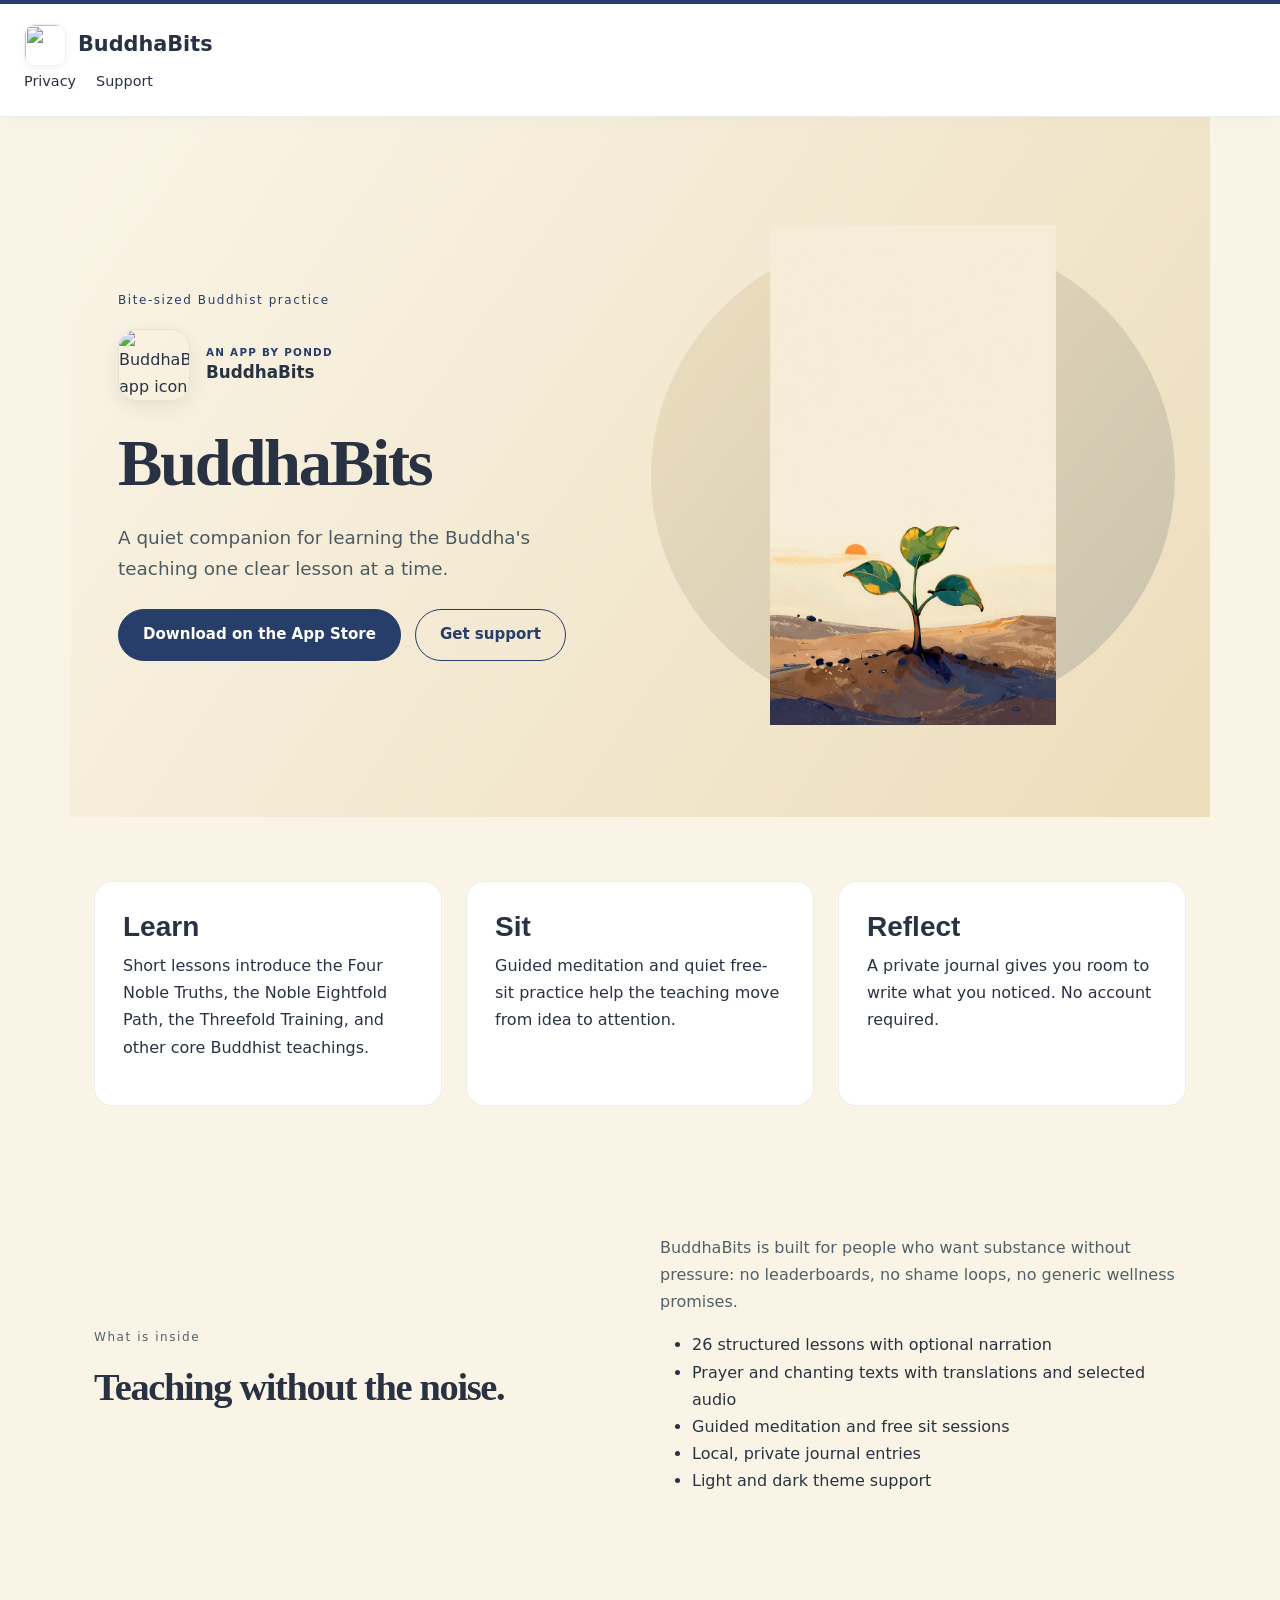
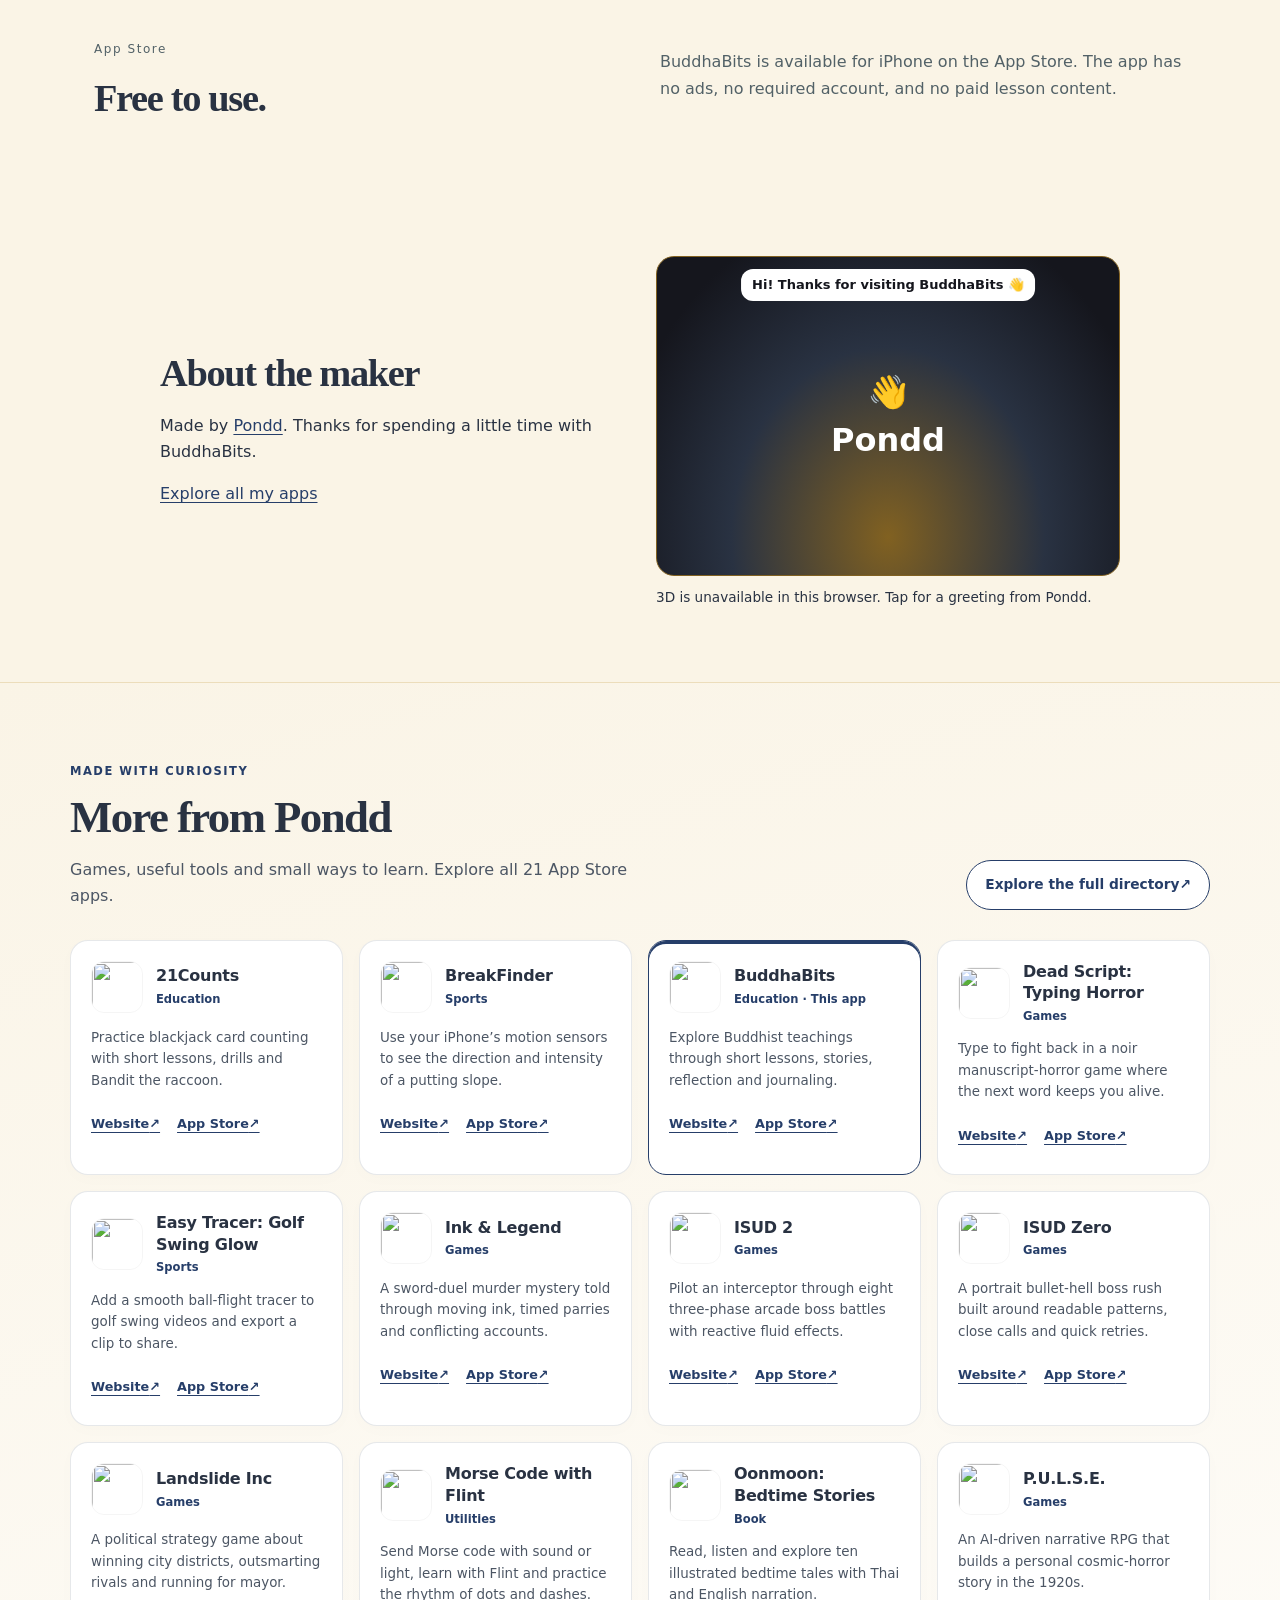
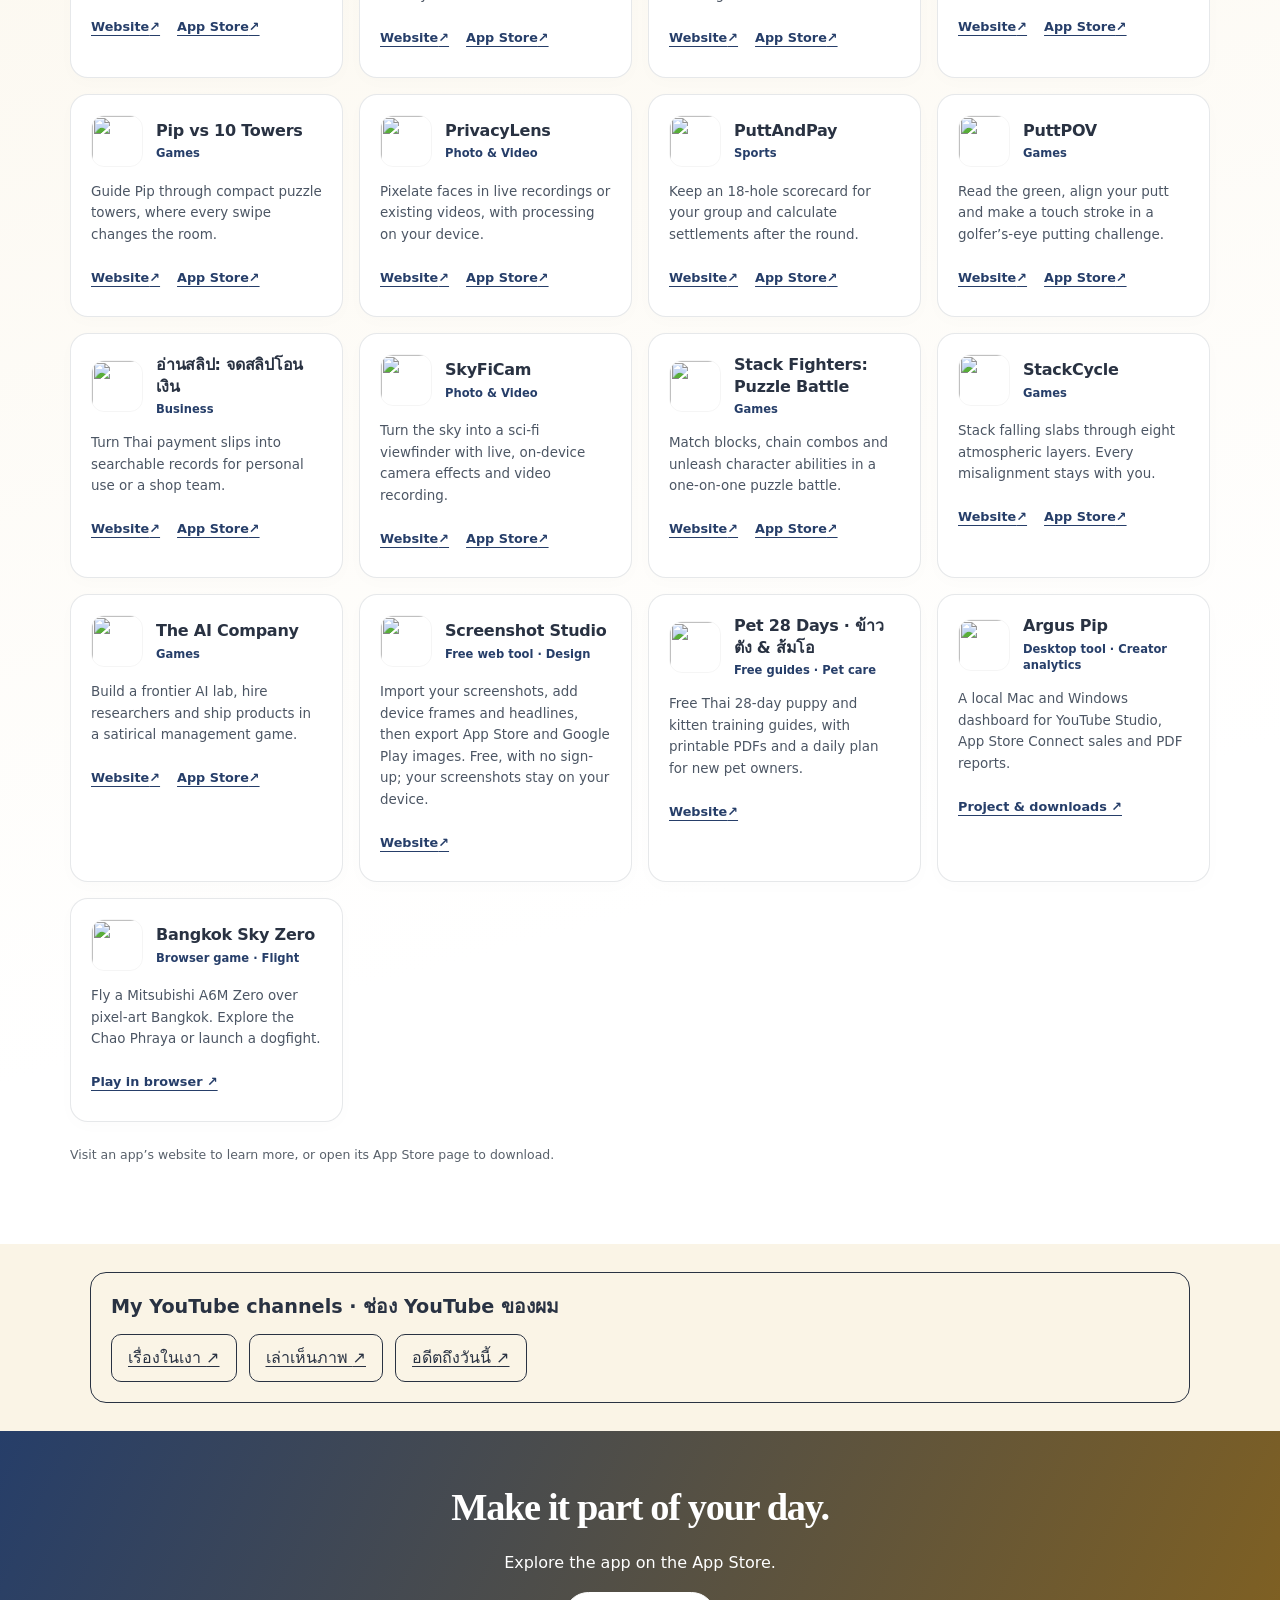
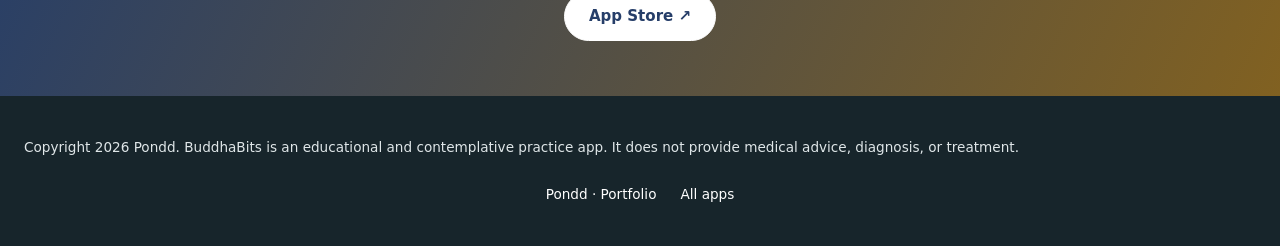
==== commit 458841a3: "Update collection branding to Argus Pip" ====
--- a/index.html
+++ b/index.html
@@ -85,7 +85,7 @@
 <section class="pondd-about" id="about" data-pondd-character data-character-locale="en" aria-label="About the maker"><div class="pondd-about-inner"><div><h2>About the maker</h2><p>Made by <a href="https://pond1982.github.io/Pondd-Page/">Pondd</a>. Thanks for spending a little time with BuddhaBits.</p><p><a href="https://pond1982.github.io/Pondd-Page/index.html#apps">Explore all my apps</a></p></div><div><button class="pondd-character-stage" type="button" aria-label="Change Pondd’s dance" aria-describedby="pondd-character-hint"><span class="pondd-character-fallback" aria-hidden="true">👋<br>Pondd</span><span class="bubble" role="status" aria-live="polite">Hi! Thanks for visiting BuddhaBits 👋</span></button><p class="pondd-character-hint" id="pondd-character-hint">Tap the character or press Enter to change the dance.</p><button class="pondd-character-pause" type="button" aria-pressed="false" hidden>Pause dancing</button><noscript><p>The 3D Easter egg needs JavaScript. You can still explore the rest of the site.</p></noscript></div></div><script type="application/json" class="pondd-character-lines">["Hi! Thanks for visiting BuddhaBits 👋", "Tap me to change the dance!", "ขอบคุณที่แวะมาครับ 🙏", "A little pause. A little smile.", "Like it? Explore my other apps ♥", "One more spin!"]</script></section>
 <!-- Pondd character end -->
 <!-- APP FAMILY START -->
-<section class="app-family" id="more-apps" aria-labelledby="app-family-title"><div class="app-family-inner"><div class="app-family-heading"><div><p class="app-family-kicker">Made with curiosity</p><h2 id="app-family-title">More from Pondd</h2><p class="app-family-intro">Games, useful tools and small ways to learn. Explore all 21 App Store apps.</p></div><a class="app-family-directory" href="https://pond1982.github.io/Pondd-Page/apps.html">Explore the full directory <span aria-hidden="true">↗</span></a></div><ul class="app-family-list" role="list"><li class="app-family-item" data-app-id="6763789288"><article aria-labelledby="family-6763789288"><div class="app-family-card-top"><img class="app-family-icon" src="https://pond1982.github.io/Pondd-Page/assets/app-icons/6763789288.webp" width="52" height="52" alt="" decoding="async" loading="lazy"><div><h3 id="family-6763789288">21Counts</h3><p class="app-family-meta">Education</p></div></div><p class="app-family-summary" lang="en">Practice blackjack card counting with short lessons, drills and Bandit the raccoon.</p><div class="app-family-links"><a href="https://pond1982.github.io/21Counts-Web/" aria-label="21Counts website">Website <span aria-hidden="true">↗</span></a><a href="https://apps.apple.com/gb/app/21counts/id6763789288" aria-label="21Counts on the App Store">App Store <span aria-hidden="true">↗</span></a></div></article></li><li class="app-family-item" data-app-id="6752389773"><article aria-labelledby="family-6752389773"><div class="app-family-card-top"><img class="app-family-icon" src="https://pond1982.github.io/Pondd-Page/assets/app-icons/6752389773.webp" width="52" height="52" alt="" decoding="async" loading="lazy"><div><h3 id="family-6752389773">BreakFinder</h3><p class="app-family-meta">Sports</p></div></div><p class="app-family-summary" lang="en">Use your iPhone’s motion sensors to see the direction and intensity of a putting slope.</p><div class="app-family-links"><a href="https://breakfinderweb.pages.dev/" aria-label="BreakFinder website">Website <span aria-hidden="true">↗</span></a><a href="https://apps.apple.com/gb/app/breakfinder/id6752389773" aria-label="BreakFinder on the App Store">App Store <span aria-hidden="true">↗</span></a></div></article></li><li class="app-family-item is-current" data-app-id="6764710521"><article aria-labelledby="family-6764710521"><div class="app-family-card-top"><img class="app-family-icon" src="https://pond1982.github.io/Pondd-Page/assets/app-icons/6764710521.webp" width="52" height="52" alt="" decoding="async" loading="lazy"><div><h3 id="family-6764710521">BuddhaBits</h3><p class="app-family-meta">Education · This app</p></div></div><p class="app-family-summary" lang="en">Explore Buddhist teachings through short lessons, stories, reflection and journaling.</p><div class="app-family-links"><a href="https://pond1982.github.io/BuddhaBits-web/index.html" aria-label="BuddhaBits website">Website <span aria-hidden="true">↗</span></a><a href="https://apps.apple.com/gb/app/buddhabits/id6764710521" aria-label="BuddhaBits on the App Store">App Store <span aria-hidden="true">↗</span></a></div></article></li><li class="app-family-item" data-app-id="6775353218"><article aria-labelledby="family-6775353218"><div class="app-family-card-top"><img class="app-family-icon" src="https://pond1982.github.io/Pondd-Page/assets/app-icons/6775353218.webp" width="52" height="52" alt="" decoding="async" loading="lazy"><div><h3 id="family-6775353218">Dead Script: Typing Horror</h3><p class="app-family-meta">Games</p></div></div><p class="app-family-summary" lang="en">Type to fight back in a noir manuscript-horror game where the next word keeps you alive.</p><div class="app-family-links"><a href="https://pond1982.github.io/iosdeadscriptweb/index.html" aria-label="Dead Script: Typing Horror website">Website <span aria-hidden="true">↗</span></a><a href="https://apps.apple.com/gb/app/dead-script-typing-horror/id6775353218" aria-label="Dead Script: Typing Horror on the App Store">App Store <span aria-hidden="true">↗</span></a></div></article></li><li class="app-family-item" data-app-id="6753145486"><article aria-labelledby="family-6753145486"><div class="app-family-card-top"><img class="app-family-icon" src="https://pond1982.github.io/Pondd-Page/assets/app-icons/6753145486.webp" width="52" height="52" alt="" decoding="async" loading="lazy"><div><h3 id="family-6753145486">Easy Tracer: Golf Swing Glow</h3><p class="app-family-meta">Sports</p></div></div><p class="app-family-summary" lang="en">Add a smooth ball-flight tracer to golf swing videos and export a clip to share.</p><div class="app-family-links"><a href="https://easy-tracer-web.pages.dev/" aria-label="Easy Tracer: Golf Swing Glow website">Website <span aria-hidden="true">↗</span></a><a href="https://apps.apple.com/gb/app/easy-tracer-golf-swing-glow/id6753145486" aria-label="Easy Tracer: Golf Swing Glow on the App Store">App Store <span aria-hidden="true">↗</span></a></div></article></li><li class="app-family-item" data-app-id="6830747339"><article aria-labelledby="family-6830747339"><div class="app-family-card-top"><img class="app-family-icon" src="https://pond1982.github.io/Pondd-Page/assets/app-icons/6830747339.webp" width="52" height="52" alt="" decoding="async" loading="lazy"><div><h3 id="family-6830747339">Ink &amp; Legend</h3><p class="app-family-meta">Games</p></div></div><p class="app-family-summary" lang="en">A sword-duel murder mystery told through moving ink, timed parries and conflicting accounts.</p><div class="app-family-links"><a href="https://pond1982.github.io/ink-and-legend-site/" aria-label="Ink &amp; Legend website">Website <span aria-hidden="true">↗</span></a><a href="https://apps.apple.com/gb/app/ink-legend/id6830747339" aria-label="Ink &amp; Legend on the App Store">App Store <span aria-hidden="true">↗</span></a></div></article></li><li class="app-family-item" data-app-id="6824559010"><article aria-labelledby="family-6824559010"><div class="app-family-card-top"><img class="app-family-icon" src="https://pond1982.github.io/Pondd-Page/assets/app-icons/6824559010.webp" width="52" height="52" alt="" decoding="async" loading="lazy"><div><h3 id="family-6824559010">ISUD 2</h3><p class="app-family-meta">Games</p></div></div><p class="app-family-summary" lang="en">Pilot an interceptor through eight three-phase arcade boss battles with reactive fluid effects.</p><div class="app-family-links"><a href="https://pond1982.github.io/ISUD-Website/isud2-support.html" aria-label="ISUD 2 website">Website <span aria-hidden="true">↗</span></a><a href="https://apps.apple.com/gb/app/isud-2/id6824559010" aria-label="ISUD 2 on the App Store">App Store <span aria-hidden="true">↗</span></a></div></article></li><li class="app-family-item" data-app-id="6765926399"><article aria-labelledby="family-6765926399"><div class="app-family-card-top"><img class="app-family-icon" src="https://pond1982.github.io/Pondd-Page/assets/app-icons/6765926399.webp" width="52" height="52" alt="" decoding="async" loading="lazy"><div><h3 id="family-6765926399">ISUD Zero</h3><p class="app-family-meta">Games</p></div></div><p class="app-family-summary" lang="en">A portrait bullet-hell boss rush built around readable patterns, close calls and quick retries.</p><div class="app-family-links"><a href="https://pond1982.github.io/ISUD-Website/" aria-label="ISUD Zero website">Website <span aria-hidden="true">↗</span></a><a href="https://apps.apple.com/gb/app/isud-zero/id6765926399" aria-label="ISUD Zero on the App Store">App Store <span aria-hidden="true">↗</span></a></div></article></li><li class="app-family-item" data-app-id="6761601860"><article aria-labelledby="family-6761601860"><div class="app-family-card-top"><img class="app-family-icon" src="https://pond1982.github.io/Pondd-Page/assets/app-icons/6761601860.webp" width="52" height="52" alt="" decoding="async" loading="lazy"><div><h3 id="family-6761601860">Landslide Inc</h3><p class="app-family-meta">Games</p></div></div><p class="app-family-summary" lang="en">A political strategy game about winning city districts, outsmarting rivals and running for mayor.</p><div class="app-family-links"><a href="https://pond1982.github.io/Landslide-Web/index.html" aria-label="Landslide Inc website">Website <span aria-hidden="true">↗</span></a><a href="https://apps.apple.com/gb/app/landslide-inc/id6761601860" aria-label="Landslide Inc on the App Store">App Store <span aria-hidden="true">↗</span></a></div></article></li><li class="app-family-item" data-app-id="6818069855"><article aria-labelledby="family-6818069855"><div class="app-family-card-top"><img class="app-family-icon" src="https://pond1982.github.io/Pondd-Page/assets/app-icons/6818069855.webp" width="52" height="52" alt="" decoding="async" loading="lazy"><div><h3 id="family-6818069855">Morse Code with Flint</h3><p class="app-family-meta">Utilities</p></div></div><p class="app-family-summary" lang="en">Send Morse code with sound or light, learn with Flint and practice the rhythm of dots and dashes.</p><div class="app-family-links"><a href="https://pond1982.github.io/Morse-Support-Site/" aria-label="Morse Code with Flint website">Website <span aria-hidden="true">↗</span></a><a href="https://apps.apple.com/gb/app/morse-code-with-flint/id6818069855" aria-label="Morse Code with Flint on the App Store">App Store <span aria-hidden="true">↗</span></a></div></article></li><li class="app-family-item" data-app-id="6821338637"><article aria-labelledby="family-6821338637"><div class="app-family-card-top"><img class="app-family-icon" src="https://pond1982.github.io/Pondd-Page/assets/app-icons/6821338637.webp" width="52" height="52" alt="" decoding="async" loading="lazy"><div><h3 id="family-6821338637">Oonmoon: Bedtime Stories</h3><p class="app-family-meta">Book</p></div></div><p class="app-family-summary" lang="en">Read, listen and explore ten illustrated bedtime tales with Thai and English narration.</p><div class="app-family-links"><a href="https://pond1982.github.io/Oonmoon-Website/en/" aria-label="Oonmoon: Bedtime Stories website">Website <span aria-hidden="true">↗</span></a><a href="https://apps.apple.com/gb/app/oonmoon-bedtime-stories/id6821338637" aria-label="Oonmoon: Bedtime Stories on the App Store">App Store <span aria-hidden="true">↗</span></a></div></article></li><li class="app-family-item" data-app-id="6762054116"><article aria-labelledby="family-6762054116"><div class="app-family-card-top"><img class="app-family-icon" src="https://pond1982.github.io/Pondd-Page/assets/app-icons/6762054116.webp" width="52" height="52" alt="" decoding="async" loading="lazy"><div><h3 id="family-6762054116">P.U.L.S.E.</h3><p class="app-family-meta">Games</p></div></div><p class="app-family-summary" lang="en">An AI-driven narrative RPG that builds a personal cosmic-horror story in the 1920s.</p><div class="app-family-links"><a href="https://pulse-web-5vx.pages.dev/" aria-label="P.U.L.S.E. website">Website <span aria-hidden="true">↗</span></a><a href="https://apps.apple.com/gb/app/p-u-l-s-e/id6762054116" aria-label="P.U.L.S.E. on the App Store">App Store <span aria-hidden="true">↗</span></a></div></article></li><li class="app-family-item" data-app-id="6766553847"><article aria-labelledby="family-6766553847"><div class="app-family-card-top"><img class="app-family-icon" src="https://pond1982.github.io/Pondd-Page/assets/app-icons/6766553847.webp" width="52" height="52" alt="" decoding="async" loading="lazy"><div><h3 id="family-6766553847">Pip vs 10 Towers</h3><p class="app-family-meta">Games</p></div></div><p class="app-family-summary" lang="en">Guide Pip through compact puzzle towers, where every swipe changes the room.</p><div class="app-family-links"><a href="https://pond1982.github.io/StepBlade-Website/index.html" aria-label="Pip vs 10 Towers website">Website <span aria-hidden="true">↗</span></a><a href="https://apps.apple.com/gb/app/pip-vs-10-towers/id6766553847" aria-label="Pip vs 10 Towers on the App Store">App Store <span aria-hidden="true">↗</span></a></div></article></li><li class="app-family-item" data-app-id="6752596764"><article aria-labelledby="family-6752596764"><div class="app-family-card-top"><img class="app-family-icon" src="https://pond1982.github.io/Pondd-Page/assets/app-icons/6752596764.webp" width="52" height="52" alt="" decoding="async" loading="lazy"><div><h3 id="family-6752596764">PrivacyLens</h3><p class="app-family-meta">Photo &amp; Video</p></div></div><p class="app-family-summary" lang="en">Pixelate faces in live recordings or existing videos, with processing on your device.</p><div class="app-family-links"><a href="https://privacylensweb.pages.dev/" aria-label="PrivacyLens website">Website <span aria-hidden="true">↗</span></a><a href="https://apps.apple.com/gb/app/privacylens/id6752596764" aria-label="PrivacyLens on the App Store">App Store <span aria-hidden="true">↗</span></a></div></article></li><li class="app-family-item" data-app-id="6752640120"><article aria-labelledby="family-6752640120"><div class="app-family-card-top"><img class="app-family-icon" src="https://pond1982.github.io/Pondd-Page/assets/app-icons/6752640120.webp" width="52" height="52" alt="" decoding="async" loading="lazy"><div><h3 id="family-6752640120">PuttAndPay</h3><p class="app-family-meta">Sports</p></div></div><p class="app-family-summary" lang="en">Keep an 18-hole scorecard for your group and calculate settlements after the round.</p><div class="app-family-links"><a href="https://puttandpayweb.pages.dev/" aria-label="PuttAndPay website">Website <span aria-hidden="true">↗</span></a><a href="https://apps.apple.com/gb/app/puttandpay/id6752640120" aria-label="PuttAndPay on the App Store">App Store <span aria-hidden="true">↗</span></a></div></article></li><li class="app-family-item" data-app-id="6771718899"><article aria-labelledby="family-6771718899"><div class="app-family-card-top"><img class="app-family-icon" src="https://pond1982.github.io/Pondd-Page/assets/app-icons/6771718899.webp" width="52" height="52" alt="" decoding="async" loading="lazy"><div><h3 id="family-6771718899">PuttPOV</h3><p class="app-family-meta">Games</p></div></div><p class="app-family-summary" lang="en">Read the green, align your putt and make a touch stroke in a golfer’s-eye putting challenge.</p><div class="app-family-links"><a href="https://pond1982.github.io/PuttPOV-Website/" aria-label="PuttPOV website">Website <span aria-hidden="true">↗</span></a><a href="https://apps.apple.com/gb/app/puttpov/id6771718899" aria-label="PuttPOV on the App Store">App Store <span aria-hidden="true">↗</span></a></div></article></li><li class="app-family-item" data-app-id="6765605900"><article aria-labelledby="family-6765605900"><div class="app-family-card-top"><img class="app-family-icon" src="https://pond1982.github.io/Pondd-Page/assets/app-icons/6765605900.webp" width="52" height="52" alt="" decoding="async" loading="lazy"><div><h3 id="family-6765605900">อ่านสลิป: จดสลิปโอนเงิน</h3><p class="app-family-meta">Business</p></div></div><p class="app-family-summary" lang="en">Turn Thai payment slips into searchable records for personal use or a shop team.</p><div class="app-family-links"><a href="https://pond1982.github.io/ReadSlipWebsite/index.html" aria-label="อ่านสลิป: จดสลิปโอนเงิน website">Website <span aria-hidden="true">↗</span></a><a href="https://apps.apple.com/gb/app/%E0%B8%AD-%E0%B8%B2%E0%B8%99%E0%B8%AA%E0%B8%A5-%E0%B8%9B-%E0%B8%88%E0%B8%94%E0%B8%AA%E0%B8%A5-%E0%B8%9B%E0%B9%82%E0%B8%AD%E0%B8%99%E0%B9%80%E0%B8%87-%E0%B8%99/id6765605900" aria-label="อ่านสลิป: จดสลิปโอนเงิน on the App Store">App Store <span aria-hidden="true">↗</span></a></div></article></li><li class="app-family-item" data-app-id="6773614646"><article aria-labelledby="family-6773614646"><div class="app-family-card-top"><img class="app-family-icon" src="https://pond1982.github.io/Pondd-Page/assets/app-icons/6773614646.webp" width="52" height="52" alt="" decoding="async" loading="lazy"><div><h3 id="family-6773614646">SkyFiCam</h3><p class="app-family-meta">Photo &amp; Video</p></div></div><p class="app-family-summary" lang="en">Turn the sky into a sci-fi viewfinder with live, on-device camera effects and video recording.</p><div class="app-family-links"><a href="https://pond1982.github.io/SkyFiWeb/" aria-label="SkyFiCam website">Website <span aria-hidden="true">↗</span></a><a href="https://apps.apple.com/gb/app/skyficam/id6773614646" aria-label="SkyFiCam on the App Store">App Store <span aria-hidden="true">↗</span></a></div></article></li><li class="app-family-item" data-app-id="6762288266"><article aria-labelledby="family-6762288266"><div class="app-family-card-top"><img class="app-family-icon" src="https://pond1982.github.io/Pondd-Page/assets/app-icons/6762288266.webp" width="52" height="52" alt="" decoding="async" loading="lazy"><div><h3 id="family-6762288266">Stack Fighters: Puzzle Battle</h3><p class="app-family-meta">Games</p></div></div><p class="app-family-summary" lang="en">Match blocks, chain combos and unleash character abilities in a one-on-one puzzle battle.</p><div class="app-family-links"><a href="https://pond1982.github.io/stackfighters-site/index.html" aria-label="Stack Fighters: Puzzle Battle website">Website <span aria-hidden="true">↗</span></a><a href="https://apps.apple.com/gb/app/stack-fighters-puzzle-battle/id6762288266" aria-label="Stack Fighters: Puzzle Battle on the App Store">App Store <span aria-hidden="true">↗</span></a></div></article></li><li class="app-family-item" data-app-id="6764340971"><article aria-labelledby="family-6764340971"><div class="app-family-card-top"><img class="app-family-icon" src="https://pond1982.github.io/Pondd-Page/assets/app-icons/6764340971.webp" width="52" height="52" alt="" decoding="async" loading="lazy"><div><h3 id="family-6764340971">StackCycle</h3><p class="app-family-meta">Games</p></div></div><p class="app-family-summary" lang="en">Stack falling slabs through eight atmospheric layers. Every misalignment stays with you.</p><div class="app-family-links"><a href="https://pond1982.github.io/stackcycle---web/" aria-label="StackCycle website">Website <span aria-hidden="true">↗</span></a><a href="https://apps.apple.com/gb/app/stackcycle/id6764340971" aria-label="StackCycle on the App Store">App Store <span aria-hidden="true">↗</span></a></div></article></li><li class="app-family-item" data-app-id="6777710816"><article aria-labelledby="family-6777710816"><div class="app-family-card-top"><img class="app-family-icon" src="https://pond1982.github.io/Pondd-Page/assets/app-icons/6777710816.webp" width="52" height="52" alt="" decoding="async" loading="lazy"><div><h3 id="family-6777710816">The AI Company</h3><p class="app-family-meta">Games</p></div></div><p class="app-family-summary" lang="en">Build a frontier AI lab, hire researchers and ship products in a satirical management game.</p><div class="app-family-links"><a href="https://pond1982.github.io/TheAiCompanyWeb/" aria-label="The AI Company website">Website <span aria-hidden="true">↗</span></a><a href="https://apps.apple.com/gb/app/the-ai-company/id6777710816" aria-label="The AI Company on the App Store">App Store <span aria-hidden="true">↗</span></a></div></article></li><li class="app-family-item" data-app-id="screenshot-studio"><article aria-labelledby="family-screenshot-studio"><div class="app-family-card-top"><img class="app-family-icon" src="https://pond1982.github.io/Pondd-Page/assets/app-icons/screenshot-studio.svg" width="52" height="52" alt="" decoding="async" loading="lazy"><div><h3 id="family-screenshot-studio">Screenshot Studio</h3><p class="app-family-meta">Free web tool · Design</p></div></div><p class="app-family-summary" lang="en">Import your screenshots, add device frames and headlines, then export App Store and Google Play images. Free, with no sign-up; your screenshots stay on your device.</p><div class="app-family-links"><a href="https://pond1982.github.io/screenshot-studio/">Website <span aria-hidden="true">↗</span></a></div></article></li><li class="app-family-item" data-app-id="pet-28-days"><article aria-labelledby="family-pet-28-days"><div class="app-family-card-top"><img class="app-family-icon" src="https://pond1982.github.io/Pondd-Page/assets/app-icons/pet-28-days.png" width="52" height="52" alt="" decoding="async" loading="lazy"><div><h3 id="family-pet-28-days">Pet 28 Days · ข้าวตัง &amp; ส้มโอ</h3><p class="app-family-meta">Free guides · Pet care</p></div></div><p class="app-family-summary" lang="en">Free Thai 28-day puppy and kitten training guides, with printable PDFs and a daily plan for new pet owners.</p><div class="app-family-links"><a href="https://pond1982.github.io/pet-28-days/">Website <span aria-hidden="true">↗</span></a></div></article></li><li class="app-family-item" data-app-id="creator-dashboard-desktop"><article aria-labelledby="family-creator-dashboard-desktop"><div class="app-family-card-top"><img class="app-family-icon" src="https://pond1982.github.io/Pondd-Page/assets/app-icons/creator-dashboard.png" width="52" height="52" alt="" loading="lazy"><div><h3 id="family-creator-dashboard-desktop">Creator Dashboard</h3><p class="app-family-meta">Desktop tool · Creator analytics</p></div></div><p class="app-family-summary">A local Mac and Windows dashboard for YouTube Studio, App Store Connect sales and PDF reports.</p><div class="app-family-links"><a href="https://github.com/pond1982/creator-dashboard-desktop">Project &amp; downloads ↗</a></div></article></li><li class="app-family-item" data-app-id="bangkok-sky-zero"><article aria-labelledby="family-bangkok-sky-zero"><div class="app-family-card-top"><img class="app-family-icon" src="https://pond1982.github.io/Pondd-Page/assets/app-icons/bangkok-sky-zero.png" width="52" height="52" alt="" loading="lazy"><div><h3 id="family-bangkok-sky-zero">Bangkok Sky Zero</h3><p class="app-family-meta">Browser game · Flight</p></div></div><p class="app-family-summary">Fly a Mitsubishi A6M Zero over pixel-art Bangkok. Explore the Chao Phraya or launch a dogfight.</p><div class="app-family-links"><a href="https://pond1982.github.io/bangkok-sky-zero/">Play in browser ↗</a></div></article></li></ul><p class="app-family-note">Visit an app’s website to learn more, or open its App Store page to download.</p></div></section>
+<section class="app-family" id="more-apps" aria-labelledby="app-family-title"><div class="app-family-inner"><div class="app-family-heading"><div><p class="app-family-kicker">Made with curiosity</p><h2 id="app-family-title">More from Pondd</h2><p class="app-family-intro">Games, useful tools and small ways to learn. Explore all 21 App Store apps.</p></div><a class="app-family-directory" href="https://pond1982.github.io/Pondd-Page/apps.html">Explore the full directory <span aria-hidden="true">↗</span></a></div><ul class="app-family-list" role="list"><li class="app-family-item" data-app-id="6763789288"><article aria-labelledby="family-6763789288"><div class="app-family-card-top"><img class="app-family-icon" src="https://pond1982.github.io/Pondd-Page/assets/app-icons/6763789288.webp" width="52" height="52" alt="" decoding="async" loading="lazy"><div><h3 id="family-6763789288">21Counts</h3><p class="app-family-meta">Education</p></div></div><p class="app-family-summary" lang="en">Practice blackjack card counting with short lessons, drills and Bandit the raccoon.</p><div class="app-family-links"><a href="https://pond1982.github.io/21Counts-Web/" aria-label="21Counts website">Website <span aria-hidden="true">↗</span></a><a href="https://apps.apple.com/gb/app/21counts/id6763789288" aria-label="21Counts on the App Store">App Store <span aria-hidden="true">↗</span></a></div></article></li><li class="app-family-item" data-app-id="6752389773"><article aria-labelledby="family-6752389773"><div class="app-family-card-top"><img class="app-family-icon" src="https://pond1982.github.io/Pondd-Page/assets/app-icons/6752389773.webp" width="52" height="52" alt="" decoding="async" loading="lazy"><div><h3 id="family-6752389773">BreakFinder</h3><p class="app-family-meta">Sports</p></div></div><p class="app-family-summary" lang="en">Use your iPhone’s motion sensors to see the direction and intensity of a putting slope.</p><div class="app-family-links"><a href="https://breakfinderweb.pages.dev/" aria-label="BreakFinder website">Website <span aria-hidden="true">↗</span></a><a href="https://apps.apple.com/gb/app/breakfinder/id6752389773" aria-label="BreakFinder on the App Store">App Store <span aria-hidden="true">↗</span></a></div></article></li><li class="app-family-item is-current" data-app-id="6764710521"><article aria-labelledby="family-6764710521"><div class="app-family-card-top"><img class="app-family-icon" src="https://pond1982.github.io/Pondd-Page/assets/app-icons/6764710521.webp" width="52" height="52" alt="" decoding="async" loading="lazy"><div><h3 id="family-6764710521">BuddhaBits</h3><p class="app-family-meta">Education · This app</p></div></div><p class="app-family-summary" lang="en">Explore Buddhist teachings through short lessons, stories, reflection and journaling.</p><div class="app-family-links"><a href="https://pond1982.github.io/BuddhaBits-web/index.html" aria-label="BuddhaBits website">Website <span aria-hidden="true">↗</span></a><a href="https://apps.apple.com/gb/app/buddhabits/id6764710521" aria-label="BuddhaBits on the App Store">App Store <span aria-hidden="true">↗</span></a></div></article></li><li class="app-family-item" data-app-id="6775353218"><article aria-labelledby="family-6775353218"><div class="app-family-card-top"><img class="app-family-icon" src="https://pond1982.github.io/Pondd-Page/assets/app-icons/6775353218.webp" width="52" height="52" alt="" decoding="async" loading="lazy"><div><h3 id="family-6775353218">Dead Script: Typing Horror</h3><p class="app-family-meta">Games</p></div></div><p class="app-family-summary" lang="en">Type to fight back in a noir manuscript-horror game where the next word keeps you alive.</p><div class="app-family-links"><a href="https://pond1982.github.io/iosdeadscriptweb/index.html" aria-label="Dead Script: Typing Horror website">Website <span aria-hidden="true">↗</span></a><a href="https://apps.apple.com/gb/app/dead-script-typing-horror/id6775353218" aria-label="Dead Script: Typing Horror on the App Store">App Store <span aria-hidden="true">↗</span></a></div></article></li><li class="app-family-item" data-app-id="6753145486"><article aria-labelledby="family-6753145486"><div class="app-family-card-top"><img class="app-family-icon" src="https://pond1982.github.io/Pondd-Page/assets/app-icons/6753145486.webp" width="52" height="52" alt="" decoding="async" loading="lazy"><div><h3 id="family-6753145486">Easy Tracer: Golf Swing Glow</h3><p class="app-family-meta">Sports</p></div></div><p class="app-family-summary" lang="en">Add a smooth ball-flight tracer to golf swing videos and export a clip to share.</p><div class="app-family-links"><a href="https://easy-tracer-web.pages.dev/" aria-label="Easy Tracer: Golf Swing Glow website">Website <span aria-hidden="true">↗</span></a><a href="https://apps.apple.com/gb/app/easy-tracer-golf-swing-glow/id6753145486" aria-label="Easy Tracer: Golf Swing Glow on the App Store">App Store <span aria-hidden="true">↗</span></a></div></article></li><li class="app-family-item" data-app-id="6830747339"><article aria-labelledby="family-6830747339"><div class="app-family-card-top"><img class="app-family-icon" src="https://pond1982.github.io/Pondd-Page/assets/app-icons/6830747339.webp" width="52" height="52" alt="" decoding="async" loading="lazy"><div><h3 id="family-6830747339">Ink &amp; Legend</h3><p class="app-family-meta">Games</p></div></div><p class="app-family-summary" lang="en">A sword-duel murder mystery told through moving ink, timed parries and conflicting accounts.</p><div class="app-family-links"><a href="https://pond1982.github.io/ink-and-legend-site/" aria-label="Ink &amp; Legend website">Website <span aria-hidden="true">↗</span></a><a href="https://apps.apple.com/gb/app/ink-legend/id6830747339" aria-label="Ink &amp; Legend on the App Store">App Store <span aria-hidden="true">↗</span></a></div></article></li><li class="app-family-item" data-app-id="6824559010"><article aria-labelledby="family-6824559010"><div class="app-family-card-top"><img class="app-family-icon" src="https://pond1982.github.io/Pondd-Page/assets/app-icons/6824559010.webp" width="52" height="52" alt="" decoding="async" loading="lazy"><div><h3 id="family-6824559010">ISUD 2</h3><p class="app-family-meta">Games</p></div></div><p class="app-family-summary" lang="en">Pilot an interceptor through eight three-phase arcade boss battles with reactive fluid effects.</p><div class="app-family-links"><a href="https://pond1982.github.io/ISUD-Website/isud2-support.html" aria-label="ISUD 2 website">Website <span aria-hidden="true">↗</span></a><a href="https://apps.apple.com/gb/app/isud-2/id6824559010" aria-label="ISUD 2 on the App Store">App Store <span aria-hidden="true">↗</span></a></div></article></li><li class="app-family-item" data-app-id="6765926399"><article aria-labelledby="family-6765926399"><div class="app-family-card-top"><img class="app-family-icon" src="https://pond1982.github.io/Pondd-Page/assets/app-icons/6765926399.webp" width="52" height="52" alt="" decoding="async" loading="lazy"><div><h3 id="family-6765926399">ISUD Zero</h3><p class="app-family-meta">Games</p></div></div><p class="app-family-summary" lang="en">A portrait bullet-hell boss rush built around readable patterns, close calls and quick retries.</p><div class="app-family-links"><a href="https://pond1982.github.io/ISUD-Website/" aria-label="ISUD Zero website">Website <span aria-hidden="true">↗</span></a><a href="https://apps.apple.com/gb/app/isud-zero/id6765926399" aria-label="ISUD Zero on the App Store">App Store <span aria-hidden="true">↗</span></a></div></article></li><li class="app-family-item" data-app-id="6761601860"><article aria-labelledby="family-6761601860"><div class="app-family-card-top"><img class="app-family-icon" src="https://pond1982.github.io/Pondd-Page/assets/app-icons/6761601860.webp" width="52" height="52" alt="" decoding="async" loading="lazy"><div><h3 id="family-6761601860">Landslide Inc</h3><p class="app-family-meta">Games</p></div></div><p class="app-family-summary" lang="en">A political strategy game about winning city districts, outsmarting rivals and running for mayor.</p><div class="app-family-links"><a href="https://pond1982.github.io/Landslide-Web/index.html" aria-label="Landslide Inc website">Website <span aria-hidden="true">↗</span></a><a href="https://apps.apple.com/gb/app/landslide-inc/id6761601860" aria-label="Landslide Inc on the App Store">App Store <span aria-hidden="true">↗</span></a></div></article></li><li class="app-family-item" data-app-id="6818069855"><article aria-labelledby="family-6818069855"><div class="app-family-card-top"><img class="app-family-icon" src="https://pond1982.github.io/Pondd-Page/assets/app-icons/6818069855.webp" width="52" height="52" alt="" decoding="async" loading="lazy"><div><h3 id="family-6818069855">Morse Code with Flint</h3><p class="app-family-meta">Utilities</p></div></div><p class="app-family-summary" lang="en">Send Morse code with sound or light, learn with Flint and practice the rhythm of dots and dashes.</p><div class="app-family-links"><a href="https://pond1982.github.io/Morse-Support-Site/" aria-label="Morse Code with Flint website">Website <span aria-hidden="true">↗</span></a><a href="https://apps.apple.com/gb/app/morse-code-with-flint/id6818069855" aria-label="Morse Code with Flint on the App Store">App Store <span aria-hidden="true">↗</span></a></div></article></li><li class="app-family-item" data-app-id="6821338637"><article aria-labelledby="family-6821338637"><div class="app-family-card-top"><img class="app-family-icon" src="https://pond1982.github.io/Pondd-Page/assets/app-icons/6821338637.webp" width="52" height="52" alt="" decoding="async" loading="lazy"><div><h3 id="family-6821338637">Oonmoon: Bedtime Stories</h3><p class="app-family-meta">Book</p></div></div><p class="app-family-summary" lang="en">Read, listen and explore ten illustrated bedtime tales with Thai and English narration.</p><div class="app-family-links"><a href="https://pond1982.github.io/Oonmoon-Website/en/" aria-label="Oonmoon: Bedtime Stories website">Website <span aria-hidden="true">↗</span></a><a href="https://apps.apple.com/gb/app/oonmoon-bedtime-stories/id6821338637" aria-label="Oonmoon: Bedtime Stories on the App Store">App Store <span aria-hidden="true">↗</span></a></div></article></li><li class="app-family-item" data-app-id="6762054116"><article aria-labelledby="family-6762054116"><div class="app-family-card-top"><img class="app-family-icon" src="https://pond1982.github.io/Pondd-Page/assets/app-icons/6762054116.webp" width="52" height="52" alt="" decoding="async" loading="lazy"><div><h3 id="family-6762054116">P.U.L.S.E.</h3><p class="app-family-meta">Games</p></div></div><p class="app-family-summary" lang="en">An AI-driven narrative RPG that builds a personal cosmic-horror story in the 1920s.</p><div class="app-family-links"><a href="https://pulse-web-5vx.pages.dev/" aria-label="P.U.L.S.E. website">Website <span aria-hidden="true">↗</span></a><a href="https://apps.apple.com/gb/app/p-u-l-s-e/id6762054116" aria-label="P.U.L.S.E. on the App Store">App Store <span aria-hidden="true">↗</span></a></div></article></li><li class="app-family-item" data-app-id="6766553847"><article aria-labelledby="family-6766553847"><div class="app-family-card-top"><img class="app-family-icon" src="https://pond1982.github.io/Pondd-Page/assets/app-icons/6766553847.webp" width="52" height="52" alt="" decoding="async" loading="lazy"><div><h3 id="family-6766553847">Pip vs 10 Towers</h3><p class="app-family-meta">Games</p></div></div><p class="app-family-summary" lang="en">Guide Pip through compact puzzle towers, where every swipe changes the room.</p><div class="app-family-links"><a href="https://pond1982.github.io/StepBlade-Website/index.html" aria-label="Pip vs 10 Towers website">Website <span aria-hidden="true">↗</span></a><a href="https://apps.apple.com/gb/app/pip-vs-10-towers/id6766553847" aria-label="Pip vs 10 Towers on the App Store">App Store <span aria-hidden="true">↗</span></a></div></article></li><li class="app-family-item" data-app-id="6752596764"><article aria-labelledby="family-6752596764"><div class="app-family-card-top"><img class="app-family-icon" src="https://pond1982.github.io/Pondd-Page/assets/app-icons/6752596764.webp" width="52" height="52" alt="" decoding="async" loading="lazy"><div><h3 id="family-6752596764">PrivacyLens</h3><p class="app-family-meta">Photo &amp; Video</p></div></div><p class="app-family-summary" lang="en">Pixelate faces in live recordings or existing videos, with processing on your device.</p><div class="app-family-links"><a href="https://privacylensweb.pages.dev/" aria-label="PrivacyLens website">Website <span aria-hidden="true">↗</span></a><a href="https://apps.apple.com/gb/app/privacylens/id6752596764" aria-label="PrivacyLens on the App Store">App Store <span aria-hidden="true">↗</span></a></div></article></li><li class="app-family-item" data-app-id="6752640120"><article aria-labelledby="family-6752640120"><div class="app-family-card-top"><img class="app-family-icon" src="https://pond1982.github.io/Pondd-Page/assets/app-icons/6752640120.webp" width="52" height="52" alt="" decoding="async" loading="lazy"><div><h3 id="family-6752640120">PuttAndPay</h3><p class="app-family-meta">Sports</p></div></div><p class="app-family-summary" lang="en">Keep an 18-hole scorecard for your group and calculate settlements after the round.</p><div class="app-family-links"><a href="https://puttandpayweb.pages.dev/" aria-label="PuttAndPay website">Website <span aria-hidden="true">↗</span></a><a href="https://apps.apple.com/gb/app/puttandpay/id6752640120" aria-label="PuttAndPay on the App Store">App Store <span aria-hidden="true">↗</span></a></div></article></li><li class="app-family-item" data-app-id="6771718899"><article aria-labelledby="family-6771718899"><div class="app-family-card-top"><img class="app-family-icon" src="https://pond1982.github.io/Pondd-Page/assets/app-icons/6771718899.webp" width="52" height="52" alt="" decoding="async" loading="lazy"><div><h3 id="family-6771718899">PuttPOV</h3><p class="app-family-meta">Games</p></div></div><p class="app-family-summary" lang="en">Read the green, align your putt and make a touch stroke in a golfer’s-eye putting challenge.</p><div class="app-family-links"><a href="https://pond1982.github.io/PuttPOV-Website/" aria-label="PuttPOV website">Website <span aria-hidden="true">↗</span></a><a href="https://apps.apple.com/gb/app/puttpov/id6771718899" aria-label="PuttPOV on the App Store">App Store <span aria-hidden="true">↗</span></a></div></article></li><li class="app-family-item" data-app-id="6765605900"><article aria-labelledby="family-6765605900"><div class="app-family-card-top"><img class="app-family-icon" src="https://pond1982.github.io/Pondd-Page/assets/app-icons/6765605900.webp" width="52" height="52" alt="" decoding="async" loading="lazy"><div><h3 id="family-6765605900">อ่านสลิป: จดสลิปโอนเงิน</h3><p class="app-family-meta">Business</p></div></div><p class="app-family-summary" lang="en">Turn Thai payment slips into searchable records for personal use or a shop team.</p><div class="app-family-links"><a href="https://pond1982.github.io/ReadSlipWebsite/index.html" aria-label="อ่านสลิป: จดสลิปโอนเงิน website">Website <span aria-hidden="true">↗</span></a><a href="https://apps.apple.com/gb/app/%E0%B8%AD-%E0%B8%B2%E0%B8%99%E0%B8%AA%E0%B8%A5-%E0%B8%9B-%E0%B8%88%E0%B8%94%E0%B8%AA%E0%B8%A5-%E0%B8%9B%E0%B9%82%E0%B8%AD%E0%B8%99%E0%B9%80%E0%B8%87-%E0%B8%99/id6765605900" aria-label="อ่านสลิป: จดสลิปโอนเงิน on the App Store">App Store <span aria-hidden="true">↗</span></a></div></article></li><li class="app-family-item" data-app-id="6773614646"><article aria-labelledby="family-6773614646"><div class="app-family-card-top"><img class="app-family-icon" src="https://pond1982.github.io/Pondd-Page/assets/app-icons/6773614646.webp" width="52" height="52" alt="" decoding="async" loading="lazy"><div><h3 id="family-6773614646">SkyFiCam</h3><p class="app-family-meta">Photo &amp; Video</p></div></div><p class="app-family-summary" lang="en">Turn the sky into a sci-fi viewfinder with live, on-device camera effects and video recording.</p><div class="app-family-links"><a href="https://pond1982.github.io/SkyFiWeb/" aria-label="SkyFiCam website">Website <span aria-hidden="true">↗</span></a><a href="https://apps.apple.com/gb/app/skyficam/id6773614646" aria-label="SkyFiCam on the App Store">App Store <span aria-hidden="true">↗</span></a></div></article></li><li class="app-family-item" data-app-id="6762288266"><article aria-labelledby="family-6762288266"><div class="app-family-card-top"><img class="app-family-icon" src="https://pond1982.github.io/Pondd-Page/assets/app-icons/6762288266.webp" width="52" height="52" alt="" decoding="async" loading="lazy"><div><h3 id="family-6762288266">Stack Fighters: Puzzle Battle</h3><p class="app-family-meta">Games</p></div></div><p class="app-family-summary" lang="en">Match blocks, chain combos and unleash character abilities in a one-on-one puzzle battle.</p><div class="app-family-links"><a href="https://pond1982.github.io/stackfighters-site/index.html" aria-label="Stack Fighters: Puzzle Battle website">Website <span aria-hidden="true">↗</span></a><a href="https://apps.apple.com/gb/app/stack-fighters-puzzle-battle/id6762288266" aria-label="Stack Fighters: Puzzle Battle on the App Store">App Store <span aria-hidden="true">↗</span></a></div></article></li><li class="app-family-item" data-app-id="6764340971"><article aria-labelledby="family-6764340971"><div class="app-family-card-top"><img class="app-family-icon" src="https://pond1982.github.io/Pondd-Page/assets/app-icons/6764340971.webp" width="52" height="52" alt="" decoding="async" loading="lazy"><div><h3 id="family-6764340971">StackCycle</h3><p class="app-family-meta">Games</p></div></div><p class="app-family-summary" lang="en">Stack falling slabs through eight atmospheric layers. Every misalignment stays with you.</p><div class="app-family-links"><a href="https://pond1982.github.io/stackcycle---web/" aria-label="StackCycle website">Website <span aria-hidden="true">↗</span></a><a href="https://apps.apple.com/gb/app/stackcycle/id6764340971" aria-label="StackCycle on the App Store">App Store <span aria-hidden="true">↗</span></a></div></article></li><li class="app-family-item" data-app-id="6777710816"><article aria-labelledby="family-6777710816"><div class="app-family-card-top"><img class="app-family-icon" src="https://pond1982.github.io/Pondd-Page/assets/app-icons/6777710816.webp" width="52" height="52" alt="" decoding="async" loading="lazy"><div><h3 id="family-6777710816">The AI Company</h3><p class="app-family-meta">Games</p></div></div><p class="app-family-summary" lang="en">Build a frontier AI lab, hire researchers and ship products in a satirical management game.</p><div class="app-family-links"><a href="https://pond1982.github.io/TheAiCompanyWeb/" aria-label="The AI Company website">Website <span aria-hidden="true">↗</span></a><a href="https://apps.apple.com/gb/app/the-ai-company/id6777710816" aria-label="The AI Company on the App Store">App Store <span aria-hidden="true">↗</span></a></div></article></li><li class="app-family-item" data-app-id="screenshot-studio"><article aria-labelledby="family-screenshot-studio"><div class="app-family-card-top"><img class="app-family-icon" src="https://pond1982.github.io/Pondd-Page/assets/app-icons/screenshot-studio.svg" width="52" height="52" alt="" decoding="async" loading="lazy"><div><h3 id="family-screenshot-studio">Screenshot Studio</h3><p class="app-family-meta">Free web tool · Design</p></div></div><p class="app-family-summary" lang="en">Import your screenshots, add device frames and headlines, then export App Store and Google Play images. Free, with no sign-up; your screenshots stay on your device.</p><div class="app-family-links"><a href="https://pond1982.github.io/screenshot-studio/">Website <span aria-hidden="true">↗</span></a></div></article></li><li class="app-family-item" data-app-id="pet-28-days"><article aria-labelledby="family-pet-28-days"><div class="app-family-card-top"><img class="app-family-icon" src="https://pond1982.github.io/Pondd-Page/assets/app-icons/pet-28-days.png" width="52" height="52" alt="" decoding="async" loading="lazy"><div><h3 id="family-pet-28-days">Pet 28 Days · ข้าวตัง &amp; ส้มโอ</h3><p class="app-family-meta">Free guides · Pet care</p></div></div><p class="app-family-summary" lang="en">Free Thai 28-day puppy and kitten training guides, with printable PDFs and a daily plan for new pet owners.</p><div class="app-family-links"><a href="https://pond1982.github.io/pet-28-days/">Website <span aria-hidden="true">↗</span></a></div></article></li><li class="app-family-item" data-app-id="creator-dashboard-desktop"><article aria-labelledby="family-creator-dashboard-desktop"><div class="app-family-card-top"><img class="app-family-icon" src="https://pond1982.github.io/Pondd-Page/assets/app-icons/creator-dashboard.png" width="52" height="52" alt="" loading="lazy"><div><h3 id="family-creator-dashboard-desktop">Argus Pip</h3><p class="app-family-meta">Desktop tool · Creator analytics</p></div></div><p class="app-family-summary">A local Mac and Windows dashboard for YouTube Studio, App Store Connect sales and PDF reports.</p><div class="app-family-links"><a href="https://github.com/pond1982/creator-dashboard-desktop">Project &amp; downloads ↗</a></div></article></li><li class="app-family-item" data-app-id="bangkok-sky-zero"><article aria-labelledby="family-bangkok-sky-zero"><div class="app-family-card-top"><img class="app-family-icon" src="https://pond1982.github.io/Pondd-Page/assets/app-icons/bangkok-sky-zero.png" width="52" height="52" alt="" loading="lazy"><div><h3 id="family-bangkok-sky-zero">Bangkok Sky Zero</h3><p class="app-family-meta">Browser game · Flight</p></div></div><p class="app-family-summary">Fly a Mitsubishi A6M Zero over pixel-art Bangkok. Explore the Chao Phraya or launch a dogfight.</p><div class="app-family-links"><a href="https://pond1982.github.io/bangkok-sky-zero/">Play in browser ↗</a></div></article></li></ul><p class="app-family-note">Visit an app’s website to learn more, or open its App Store page to download.</p></div></section>
 <!-- APP FAMILY END -->
 <!-- PONDD YOUTUBE CHANNELS START -->
 <style>
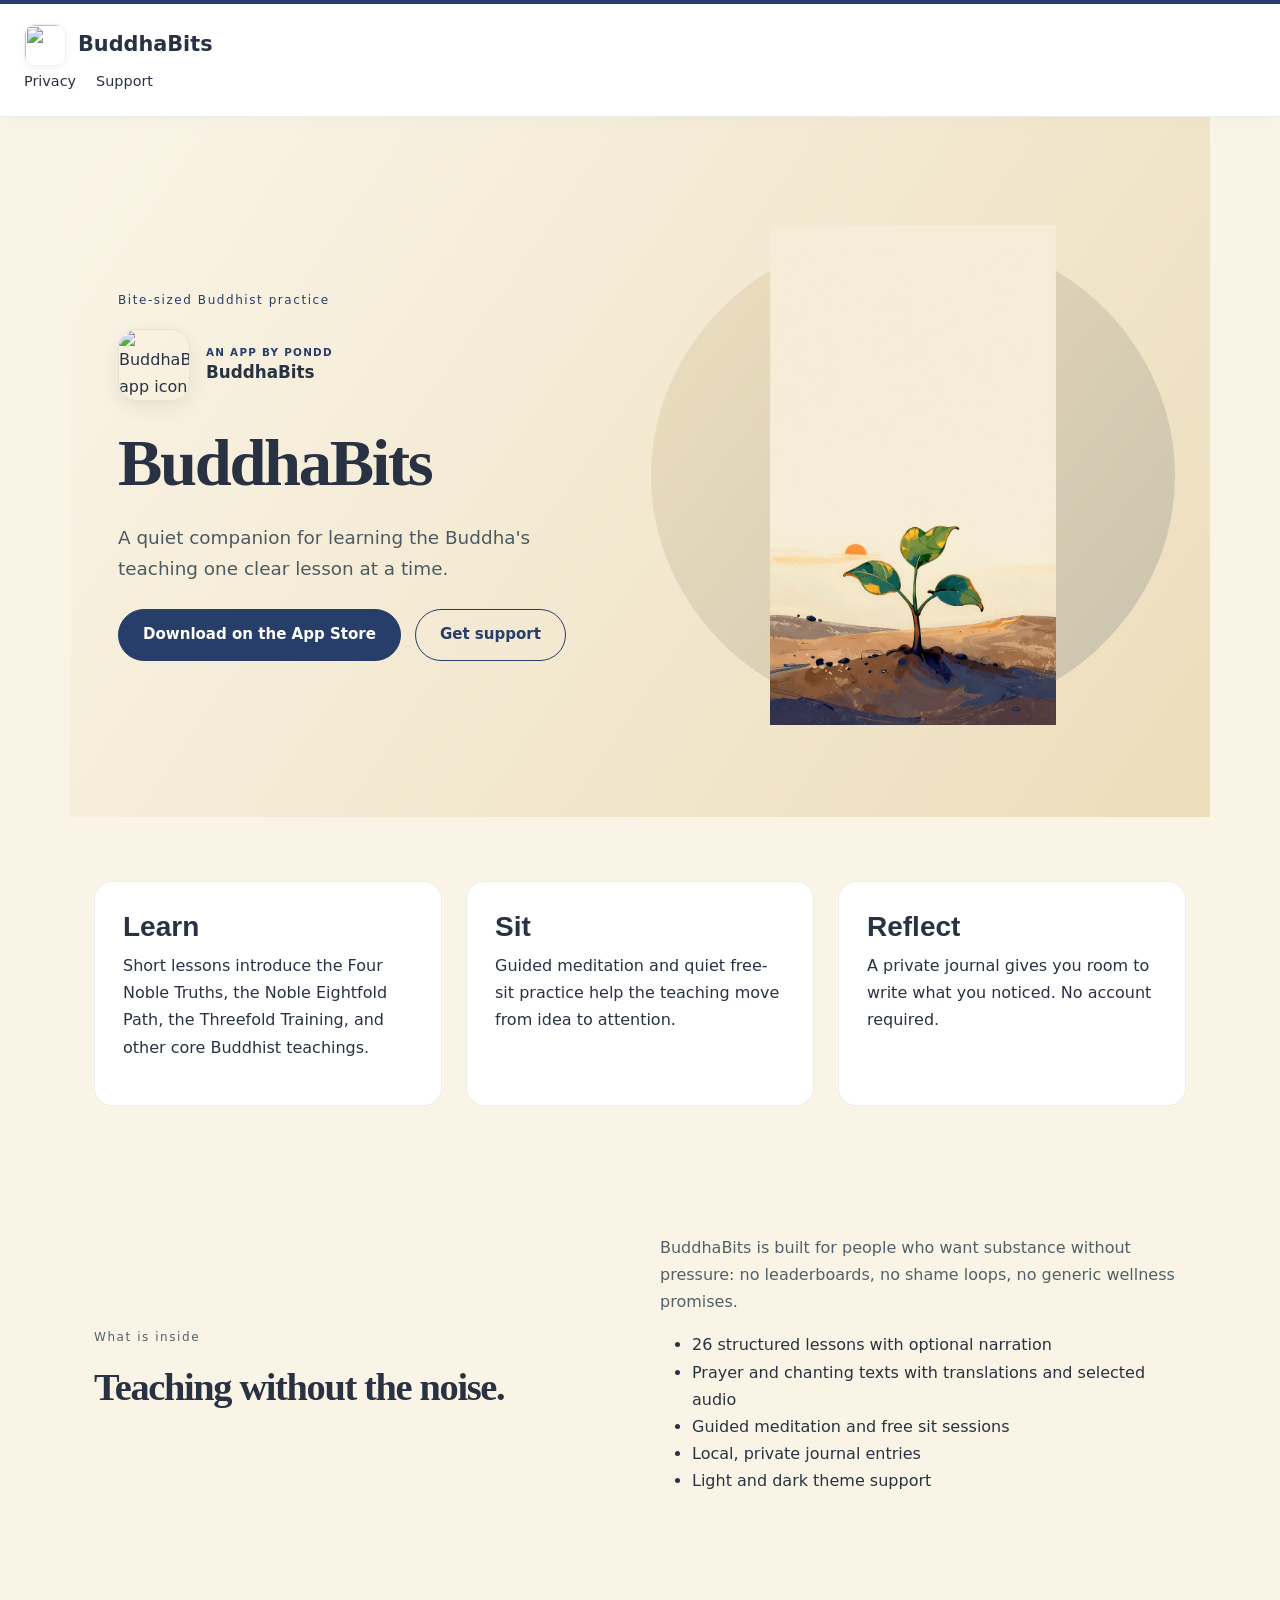
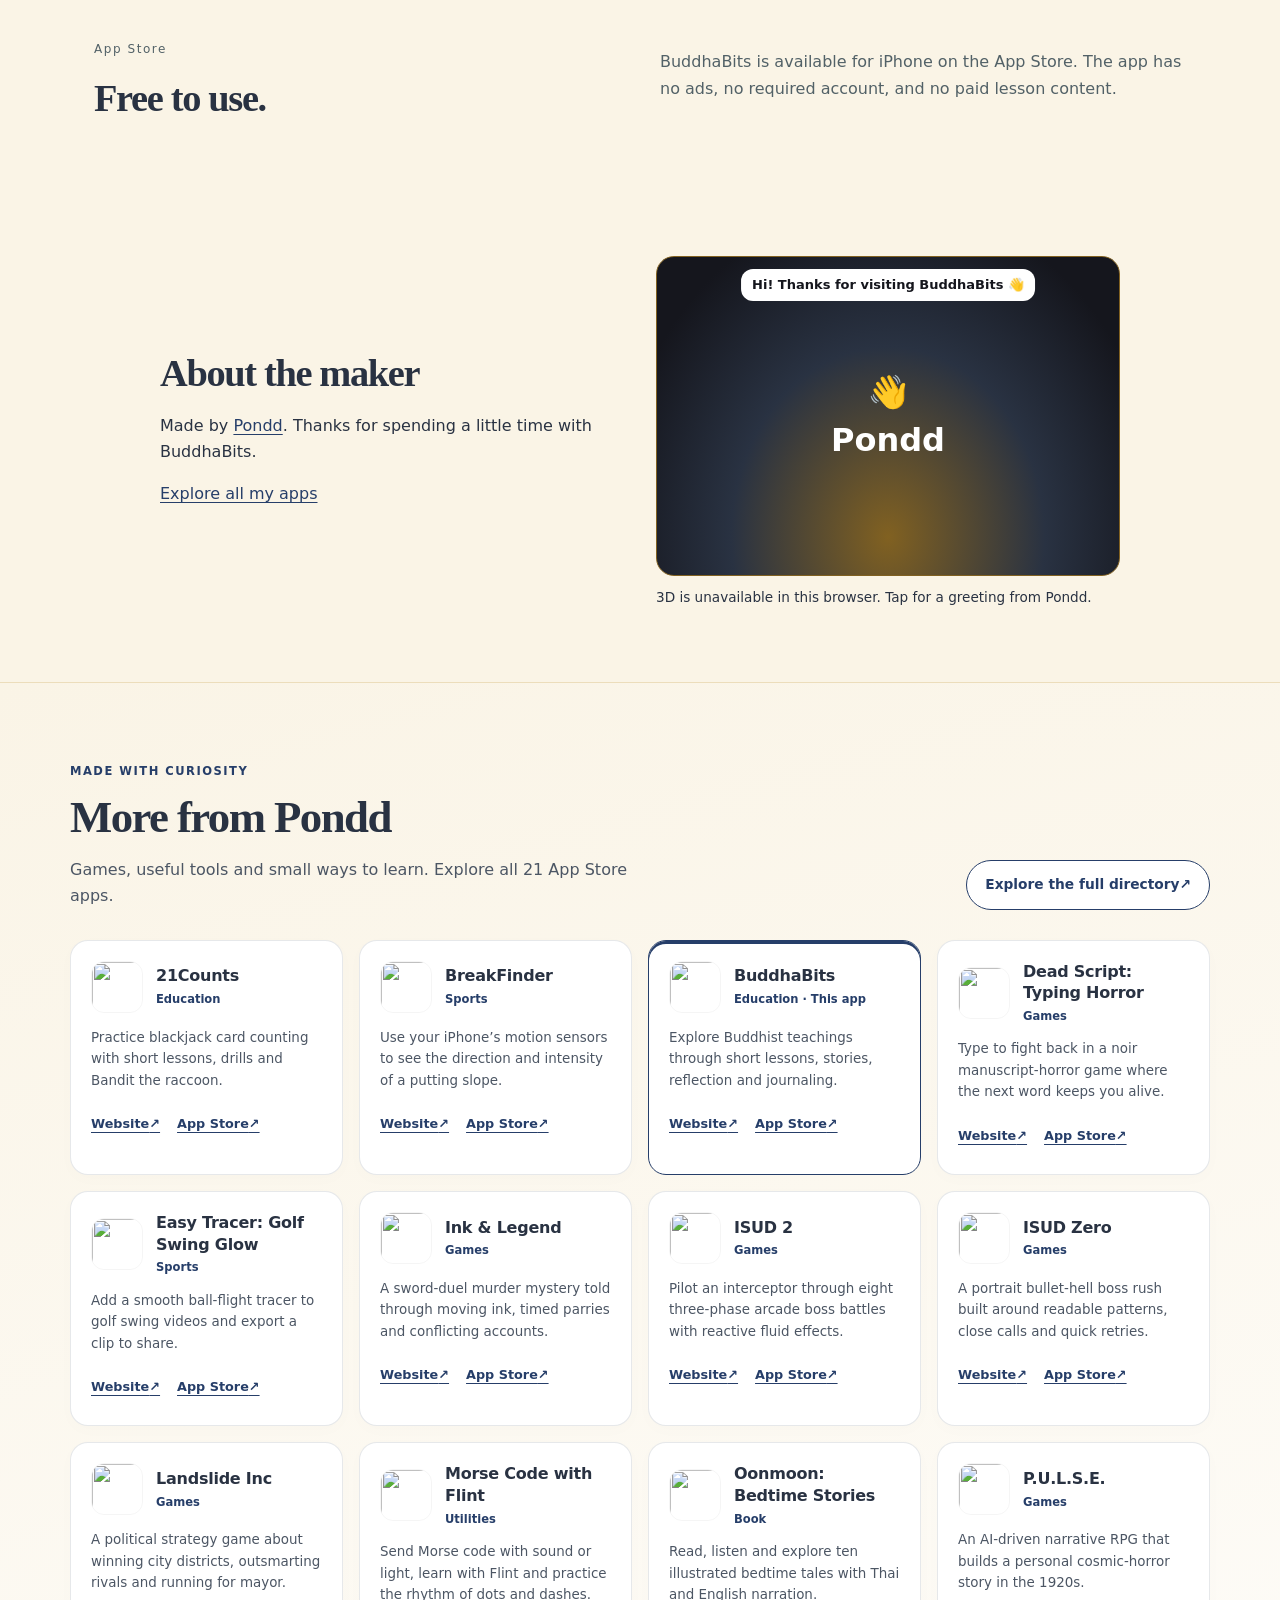
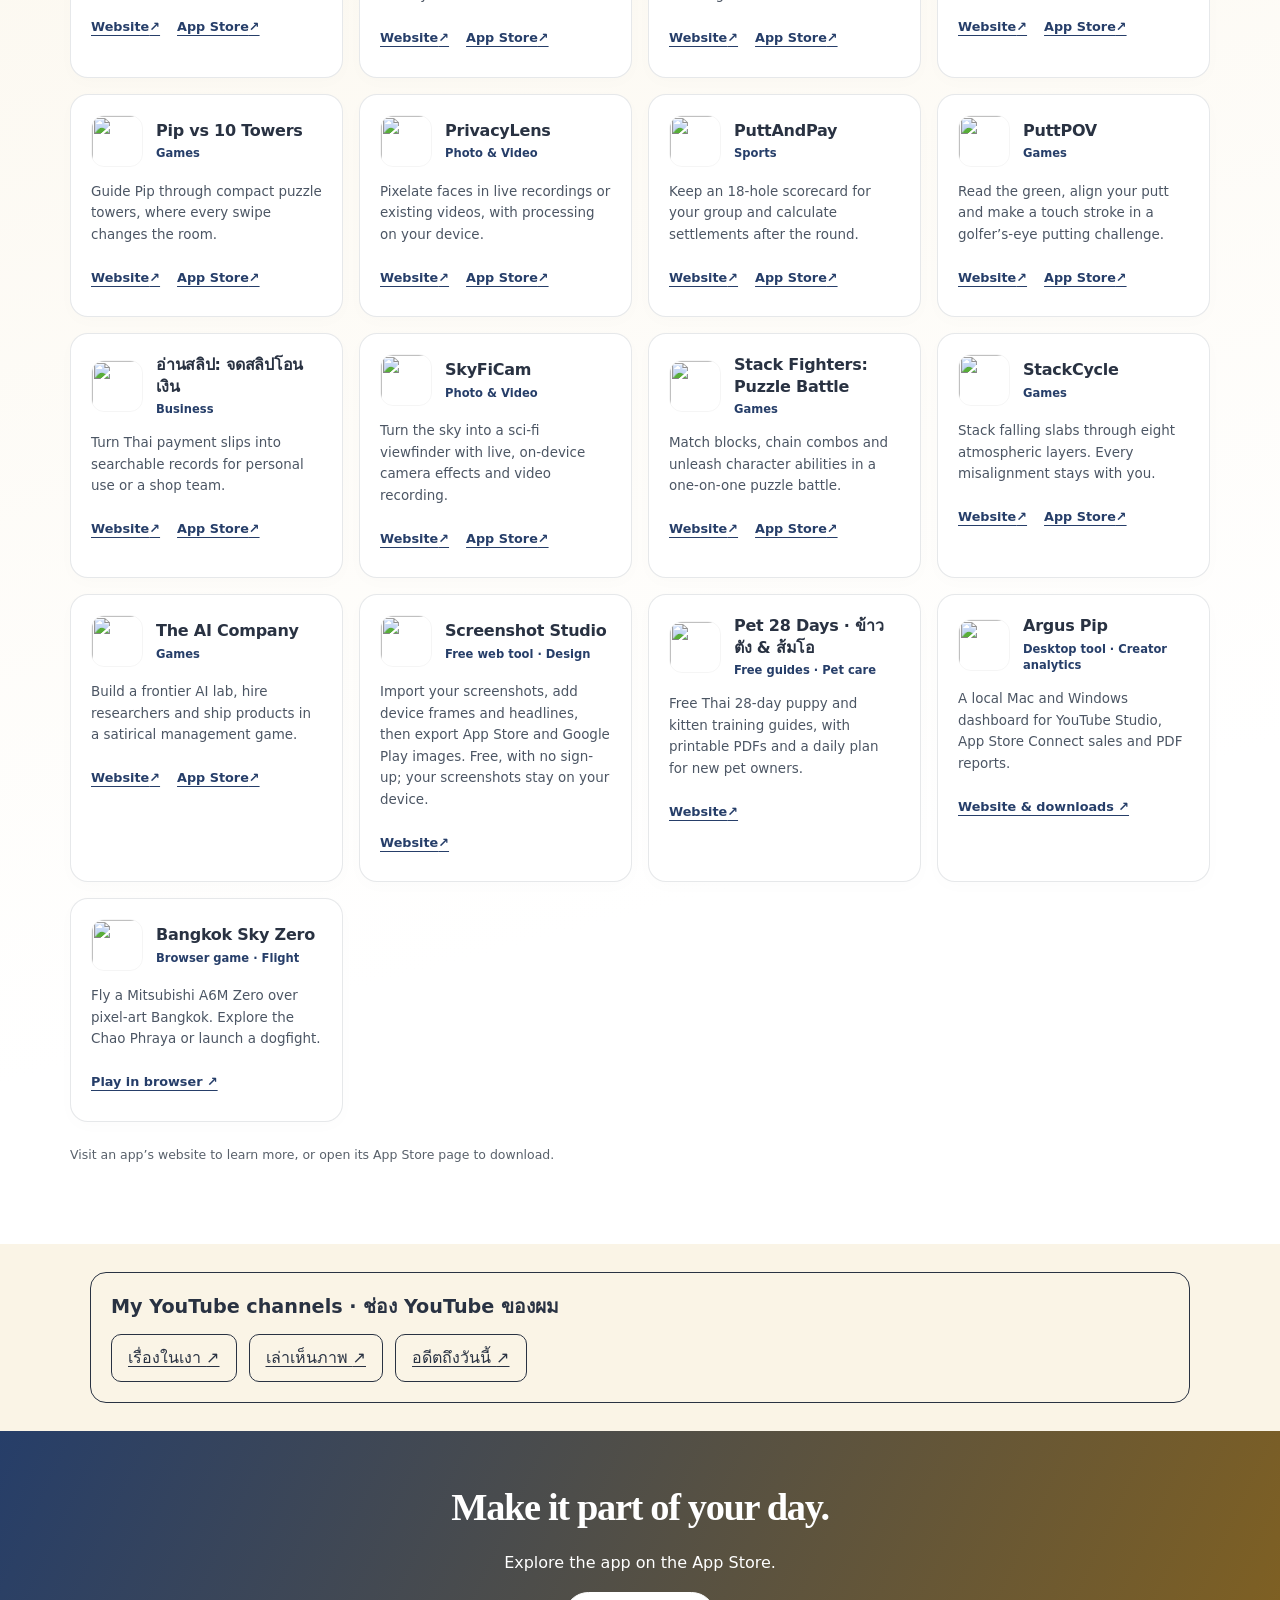
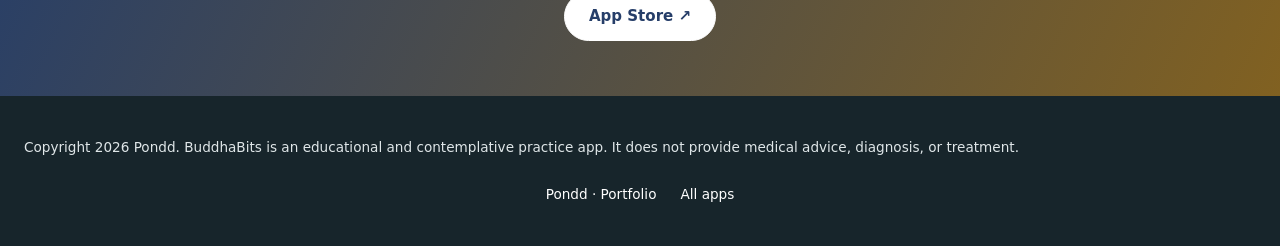
==== commit fa787802: "Link collection to Argus Pip website and add dancing Easter egg" ====
--- a/index.html
+++ b/index.html
@@ -85,7 +85,7 @@
 <section class="pondd-about" id="about" data-pondd-character data-character-locale="en" aria-label="About the maker"><div class="pondd-about-inner"><div><h2>About the maker</h2><p>Made by <a href="https://pond1982.github.io/Pondd-Page/">Pondd</a>. Thanks for spending a little time with BuddhaBits.</p><p><a href="https://pond1982.github.io/Pondd-Page/index.html#apps">Explore all my apps</a></p></div><div><button class="pondd-character-stage" type="button" aria-label="Change Pondd’s dance" aria-describedby="pondd-character-hint"><span class="pondd-character-fallback" aria-hidden="true">👋<br>Pondd</span><span class="bubble" role="status" aria-live="polite">Hi! Thanks for visiting BuddhaBits 👋</span></button><p class="pondd-character-hint" id="pondd-character-hint">Tap the character or press Enter to change the dance.</p><button class="pondd-character-pause" type="button" aria-pressed="false" hidden>Pause dancing</button><noscript><p>The 3D Easter egg needs JavaScript. You can still explore the rest of the site.</p></noscript></div></div><script type="application/json" class="pondd-character-lines">["Hi! Thanks for visiting BuddhaBits 👋", "Tap me to change the dance!", "ขอบคุณที่แวะมาครับ 🙏", "A little pause. A little smile.", "Like it? Explore my other apps ♥", "One more spin!"]</script></section>
 <!-- Pondd character end -->
 <!-- APP FAMILY START -->
-<section class="app-family" id="more-apps" aria-labelledby="app-family-title"><div class="app-family-inner"><div class="app-family-heading"><div><p class="app-family-kicker">Made with curiosity</p><h2 id="app-family-title">More from Pondd</h2><p class="app-family-intro">Games, useful tools and small ways to learn. Explore all 21 App Store apps.</p></div><a class="app-family-directory" href="https://pond1982.github.io/Pondd-Page/apps.html">Explore the full directory <span aria-hidden="true">↗</span></a></div><ul class="app-family-list" role="list"><li class="app-family-item" data-app-id="6763789288"><article aria-labelledby="family-6763789288"><div class="app-family-card-top"><img class="app-family-icon" src="https://pond1982.github.io/Pondd-Page/assets/app-icons/6763789288.webp" width="52" height="52" alt="" decoding="async" loading="lazy"><div><h3 id="family-6763789288">21Counts</h3><p class="app-family-meta">Education</p></div></div><p class="app-family-summary" lang="en">Practice blackjack card counting with short lessons, drills and Bandit the raccoon.</p><div class="app-family-links"><a href="https://pond1982.github.io/21Counts-Web/" aria-label="21Counts website">Website <span aria-hidden="true">↗</span></a><a href="https://apps.apple.com/gb/app/21counts/id6763789288" aria-label="21Counts on the App Store">App Store <span aria-hidden="true">↗</span></a></div></article></li><li class="app-family-item" data-app-id="6752389773"><article aria-labelledby="family-6752389773"><div class="app-family-card-top"><img class="app-family-icon" src="https://pond1982.github.io/Pondd-Page/assets/app-icons/6752389773.webp" width="52" height="52" alt="" decoding="async" loading="lazy"><div><h3 id="family-6752389773">BreakFinder</h3><p class="app-family-meta">Sports</p></div></div><p class="app-family-summary" lang="en">Use your iPhone’s motion sensors to see the direction and intensity of a putting slope.</p><div class="app-family-links"><a href="https://breakfinderweb.pages.dev/" aria-label="BreakFinder website">Website <span aria-hidden="true">↗</span></a><a href="https://apps.apple.com/gb/app/breakfinder/id6752389773" aria-label="BreakFinder on the App Store">App Store <span aria-hidden="true">↗</span></a></div></article></li><li class="app-family-item is-current" data-app-id="6764710521"><article aria-labelledby="family-6764710521"><div class="app-family-card-top"><img class="app-family-icon" src="https://pond1982.github.io/Pondd-Page/assets/app-icons/6764710521.webp" width="52" height="52" alt="" decoding="async" loading="lazy"><div><h3 id="family-6764710521">BuddhaBits</h3><p class="app-family-meta">Education · This app</p></div></div><p class="app-family-summary" lang="en">Explore Buddhist teachings through short lessons, stories, reflection and journaling.</p><div class="app-family-links"><a href="https://pond1982.github.io/BuddhaBits-web/index.html" aria-label="BuddhaBits website">Website <span aria-hidden="true">↗</span></a><a href="https://apps.apple.com/gb/app/buddhabits/id6764710521" aria-label="BuddhaBits on the App Store">App Store <span aria-hidden="true">↗</span></a></div></article></li><li class="app-family-item" data-app-id="6775353218"><article aria-labelledby="family-6775353218"><div class="app-family-card-top"><img class="app-family-icon" src="https://pond1982.github.io/Pondd-Page/assets/app-icons/6775353218.webp" width="52" height="52" alt="" decoding="async" loading="lazy"><div><h3 id="family-6775353218">Dead Script: Typing Horror</h3><p class="app-family-meta">Games</p></div></div><p class="app-family-summary" lang="en">Type to fight back in a noir manuscript-horror game where the next word keeps you alive.</p><div class="app-family-links"><a href="https://pond1982.github.io/iosdeadscriptweb/index.html" aria-label="Dead Script: Typing Horror website">Website <span aria-hidden="true">↗</span></a><a href="https://apps.apple.com/gb/app/dead-script-typing-horror/id6775353218" aria-label="Dead Script: Typing Horror on the App Store">App Store <span aria-hidden="true">↗</span></a></div></article></li><li class="app-family-item" data-app-id="6753145486"><article aria-labelledby="family-6753145486"><div class="app-family-card-top"><img class="app-family-icon" src="https://pond1982.github.io/Pondd-Page/assets/app-icons/6753145486.webp" width="52" height="52" alt="" decoding="async" loading="lazy"><div><h3 id="family-6753145486">Easy Tracer: Golf Swing Glow</h3><p class="app-family-meta">Sports</p></div></div><p class="app-family-summary" lang="en">Add a smooth ball-flight tracer to golf swing videos and export a clip to share.</p><div class="app-family-links"><a href="https://easy-tracer-web.pages.dev/" aria-label="Easy Tracer: Golf Swing Glow website">Website <span aria-hidden="true">↗</span></a><a href="https://apps.apple.com/gb/app/easy-tracer-golf-swing-glow/id6753145486" aria-label="Easy Tracer: Golf Swing Glow on the App Store">App Store <span aria-hidden="true">↗</span></a></div></article></li><li class="app-family-item" data-app-id="6830747339"><article aria-labelledby="family-6830747339"><div class="app-family-card-top"><img class="app-family-icon" src="https://pond1982.github.io/Pondd-Page/assets/app-icons/6830747339.webp" width="52" height="52" alt="" decoding="async" loading="lazy"><div><h3 id="family-6830747339">Ink &amp; Legend</h3><p class="app-family-meta">Games</p></div></div><p class="app-family-summary" lang="en">A sword-duel murder mystery told through moving ink, timed parries and conflicting accounts.</p><div class="app-family-links"><a href="https://pond1982.github.io/ink-and-legend-site/" aria-label="Ink &amp; Legend website">Website <span aria-hidden="true">↗</span></a><a href="https://apps.apple.com/gb/app/ink-legend/id6830747339" aria-label="Ink &amp; Legend on the App Store">App Store <span aria-hidden="true">↗</span></a></div></article></li><li class="app-family-item" data-app-id="6824559010"><article aria-labelledby="family-6824559010"><div class="app-family-card-top"><img class="app-family-icon" src="https://pond1982.github.io/Pondd-Page/assets/app-icons/6824559010.webp" width="52" height="52" alt="" decoding="async" loading="lazy"><div><h3 id="family-6824559010">ISUD 2</h3><p class="app-family-meta">Games</p></div></div><p class="app-family-summary" lang="en">Pilot an interceptor through eight three-phase arcade boss battles with reactive fluid effects.</p><div class="app-family-links"><a href="https://pond1982.github.io/ISUD-Website/isud2-support.html" aria-label="ISUD 2 website">Website <span aria-hidden="true">↗</span></a><a href="https://apps.apple.com/gb/app/isud-2/id6824559010" aria-label="ISUD 2 on the App Store">App Store <span aria-hidden="true">↗</span></a></div></article></li><li class="app-family-item" data-app-id="6765926399"><article aria-labelledby="family-6765926399"><div class="app-family-card-top"><img class="app-family-icon" src="https://pond1982.github.io/Pondd-Page/assets/app-icons/6765926399.webp" width="52" height="52" alt="" decoding="async" loading="lazy"><div><h3 id="family-6765926399">ISUD Zero</h3><p class="app-family-meta">Games</p></div></div><p class="app-family-summary" lang="en">A portrait bullet-hell boss rush built around readable patterns, close calls and quick retries.</p><div class="app-family-links"><a href="https://pond1982.github.io/ISUD-Website/" aria-label="ISUD Zero website">Website <span aria-hidden="true">↗</span></a><a href="https://apps.apple.com/gb/app/isud-zero/id6765926399" aria-label="ISUD Zero on the App Store">App Store <span aria-hidden="true">↗</span></a></div></article></li><li class="app-family-item" data-app-id="6761601860"><article aria-labelledby="family-6761601860"><div class="app-family-card-top"><img class="app-family-icon" src="https://pond1982.github.io/Pondd-Page/assets/app-icons/6761601860.webp" width="52" height="52" alt="" decoding="async" loading="lazy"><div><h3 id="family-6761601860">Landslide Inc</h3><p class="app-family-meta">Games</p></div></div><p class="app-family-summary" lang="en">A political strategy game about winning city districts, outsmarting rivals and running for mayor.</p><div class="app-family-links"><a href="https://pond1982.github.io/Landslide-Web/index.html" aria-label="Landslide Inc website">Website <span aria-hidden="true">↗</span></a><a href="https://apps.apple.com/gb/app/landslide-inc/id6761601860" aria-label="Landslide Inc on the App Store">App Store <span aria-hidden="true">↗</span></a></div></article></li><li class="app-family-item" data-app-id="6818069855"><article aria-labelledby="family-6818069855"><div class="app-family-card-top"><img class="app-family-icon" src="https://pond1982.github.io/Pondd-Page/assets/app-icons/6818069855.webp" width="52" height="52" alt="" decoding="async" loading="lazy"><div><h3 id="family-6818069855">Morse Code with Flint</h3><p class="app-family-meta">Utilities</p></div></div><p class="app-family-summary" lang="en">Send Morse code with sound or light, learn with Flint and practice the rhythm of dots and dashes.</p><div class="app-family-links"><a href="https://pond1982.github.io/Morse-Support-Site/" aria-label="Morse Code with Flint website">Website <span aria-hidden="true">↗</span></a><a href="https://apps.apple.com/gb/app/morse-code-with-flint/id6818069855" aria-label="Morse Code with Flint on the App Store">App Store <span aria-hidden="true">↗</span></a></div></article></li><li class="app-family-item" data-app-id="6821338637"><article aria-labelledby="family-6821338637"><div class="app-family-card-top"><img class="app-family-icon" src="https://pond1982.github.io/Pondd-Page/assets/app-icons/6821338637.webp" width="52" height="52" alt="" decoding="async" loading="lazy"><div><h3 id="family-6821338637">Oonmoon: Bedtime Stories</h3><p class="app-family-meta">Book</p></div></div><p class="app-family-summary" lang="en">Read, listen and explore ten illustrated bedtime tales with Thai and English narration.</p><div class="app-family-links"><a href="https://pond1982.github.io/Oonmoon-Website/en/" aria-label="Oonmoon: Bedtime Stories website">Website <span aria-hidden="true">↗</span></a><a href="https://apps.apple.com/gb/app/oonmoon-bedtime-stories/id6821338637" aria-label="Oonmoon: Bedtime Stories on the App Store">App Store <span aria-hidden="true">↗</span></a></div></article></li><li class="app-family-item" data-app-id="6762054116"><article aria-labelledby="family-6762054116"><div class="app-family-card-top"><img class="app-family-icon" src="https://pond1982.github.io/Pondd-Page/assets/app-icons/6762054116.webp" width="52" height="52" alt="" decoding="async" loading="lazy"><div><h3 id="family-6762054116">P.U.L.S.E.</h3><p class="app-family-meta">Games</p></div></div><p class="app-family-summary" lang="en">An AI-driven narrative RPG that builds a personal cosmic-horror story in the 1920s.</p><div class="app-family-links"><a href="https://pulse-web-5vx.pages.dev/" aria-label="P.U.L.S.E. website">Website <span aria-hidden="true">↗</span></a><a href="https://apps.apple.com/gb/app/p-u-l-s-e/id6762054116" aria-label="P.U.L.S.E. on the App Store">App Store <span aria-hidden="true">↗</span></a></div></article></li><li class="app-family-item" data-app-id="6766553847"><article aria-labelledby="family-6766553847"><div class="app-family-card-top"><img class="app-family-icon" src="https://pond1982.github.io/Pondd-Page/assets/app-icons/6766553847.webp" width="52" height="52" alt="" decoding="async" loading="lazy"><div><h3 id="family-6766553847">Pip vs 10 Towers</h3><p class="app-family-meta">Games</p></div></div><p class="app-family-summary" lang="en">Guide Pip through compact puzzle towers, where every swipe changes the room.</p><div class="app-family-links"><a href="https://pond1982.github.io/StepBlade-Website/index.html" aria-label="Pip vs 10 Towers website">Website <span aria-hidden="true">↗</span></a><a href="https://apps.apple.com/gb/app/pip-vs-10-towers/id6766553847" aria-label="Pip vs 10 Towers on the App Store">App Store <span aria-hidden="true">↗</span></a></div></article></li><li class="app-family-item" data-app-id="6752596764"><article aria-labelledby="family-6752596764"><div class="app-family-card-top"><img class="app-family-icon" src="https://pond1982.github.io/Pondd-Page/assets/app-icons/6752596764.webp" width="52" height="52" alt="" decoding="async" loading="lazy"><div><h3 id="family-6752596764">PrivacyLens</h3><p class="app-family-meta">Photo &amp; Video</p></div></div><p class="app-family-summary" lang="en">Pixelate faces in live recordings or existing videos, with processing on your device.</p><div class="app-family-links"><a href="https://privacylensweb.pages.dev/" aria-label="PrivacyLens website">Website <span aria-hidden="true">↗</span></a><a href="https://apps.apple.com/gb/app/privacylens/id6752596764" aria-label="PrivacyLens on the App Store">App Store <span aria-hidden="true">↗</span></a></div></article></li><li class="app-family-item" data-app-id="6752640120"><article aria-labelledby="family-6752640120"><div class="app-family-card-top"><img class="app-family-icon" src="https://pond1982.github.io/Pondd-Page/assets/app-icons/6752640120.webp" width="52" height="52" alt="" decoding="async" loading="lazy"><div><h3 id="family-6752640120">PuttAndPay</h3><p class="app-family-meta">Sports</p></div></div><p class="app-family-summary" lang="en">Keep an 18-hole scorecard for your group and calculate settlements after the round.</p><div class="app-family-links"><a href="https://puttandpayweb.pages.dev/" aria-label="PuttAndPay website">Website <span aria-hidden="true">↗</span></a><a href="https://apps.apple.com/gb/app/puttandpay/id6752640120" aria-label="PuttAndPay on the App Store">App Store <span aria-hidden="true">↗</span></a></div></article></li><li class="app-family-item" data-app-id="6771718899"><article aria-labelledby="family-6771718899"><div class="app-family-card-top"><img class="app-family-icon" src="https://pond1982.github.io/Pondd-Page/assets/app-icons/6771718899.webp" width="52" height="52" alt="" decoding="async" loading="lazy"><div><h3 id="family-6771718899">PuttPOV</h3><p class="app-family-meta">Games</p></div></div><p class="app-family-summary" lang="en">Read the green, align your putt and make a touch stroke in a golfer’s-eye putting challenge.</p><div class="app-family-links"><a href="https://pond1982.github.io/PuttPOV-Website/" aria-label="PuttPOV website">Website <span aria-hidden="true">↗</span></a><a href="https://apps.apple.com/gb/app/puttpov/id6771718899" aria-label="PuttPOV on the App Store">App Store <span aria-hidden="true">↗</span></a></div></article></li><li class="app-family-item" data-app-id="6765605900"><article aria-labelledby="family-6765605900"><div class="app-family-card-top"><img class="app-family-icon" src="https://pond1982.github.io/Pondd-Page/assets/app-icons/6765605900.webp" width="52" height="52" alt="" decoding="async" loading="lazy"><div><h3 id="family-6765605900">อ่านสลิป: จดสลิปโอนเงิน</h3><p class="app-family-meta">Business</p></div></div><p class="app-family-summary" lang="en">Turn Thai payment slips into searchable records for personal use or a shop team.</p><div class="app-family-links"><a href="https://pond1982.github.io/ReadSlipWebsite/index.html" aria-label="อ่านสลิป: จดสลิปโอนเงิน website">Website <span aria-hidden="true">↗</span></a><a href="https://apps.apple.com/gb/app/%E0%B8%AD-%E0%B8%B2%E0%B8%99%E0%B8%AA%E0%B8%A5-%E0%B8%9B-%E0%B8%88%E0%B8%94%E0%B8%AA%E0%B8%A5-%E0%B8%9B%E0%B9%82%E0%B8%AD%E0%B8%99%E0%B9%80%E0%B8%87-%E0%B8%99/id6765605900" aria-label="อ่านสลิป: จดสลิปโอนเงิน on the App Store">App Store <span aria-hidden="true">↗</span></a></div></article></li><li class="app-family-item" data-app-id="6773614646"><article aria-labelledby="family-6773614646"><div class="app-family-card-top"><img class="app-family-icon" src="https://pond1982.github.io/Pondd-Page/assets/app-icons/6773614646.webp" width="52" height="52" alt="" decoding="async" loading="lazy"><div><h3 id="family-6773614646">SkyFiCam</h3><p class="app-family-meta">Photo &amp; Video</p></div></div><p class="app-family-summary" lang="en">Turn the sky into a sci-fi viewfinder with live, on-device camera effects and video recording.</p><div class="app-family-links"><a href="https://pond1982.github.io/SkyFiWeb/" aria-label="SkyFiCam website">Website <span aria-hidden="true">↗</span></a><a href="https://apps.apple.com/gb/app/skyficam/id6773614646" aria-label="SkyFiCam on the App Store">App Store <span aria-hidden="true">↗</span></a></div></article></li><li class="app-family-item" data-app-id="6762288266"><article aria-labelledby="family-6762288266"><div class="app-family-card-top"><img class="app-family-icon" src="https://pond1982.github.io/Pondd-Page/assets/app-icons/6762288266.webp" width="52" height="52" alt="" decoding="async" loading="lazy"><div><h3 id="family-6762288266">Stack Fighters: Puzzle Battle</h3><p class="app-family-meta">Games</p></div></div><p class="app-family-summary" lang="en">Match blocks, chain combos and unleash character abilities in a one-on-one puzzle battle.</p><div class="app-family-links"><a href="https://pond1982.github.io/stackfighters-site/index.html" aria-label="Stack Fighters: Puzzle Battle website">Website <span aria-hidden="true">↗</span></a><a href="https://apps.apple.com/gb/app/stack-fighters-puzzle-battle/id6762288266" aria-label="Stack Fighters: Puzzle Battle on the App Store">App Store <span aria-hidden="true">↗</span></a></div></article></li><li class="app-family-item" data-app-id="6764340971"><article aria-labelledby="family-6764340971"><div class="app-family-card-top"><img class="app-family-icon" src="https://pond1982.github.io/Pondd-Page/assets/app-icons/6764340971.webp" width="52" height="52" alt="" decoding="async" loading="lazy"><div><h3 id="family-6764340971">StackCycle</h3><p class="app-family-meta">Games</p></div></div><p class="app-family-summary" lang="en">Stack falling slabs through eight atmospheric layers. Every misalignment stays with you.</p><div class="app-family-links"><a href="https://pond1982.github.io/stackcycle---web/" aria-label="StackCycle website">Website <span aria-hidden="true">↗</span></a><a href="https://apps.apple.com/gb/app/stackcycle/id6764340971" aria-label="StackCycle on the App Store">App Store <span aria-hidden="true">↗</span></a></div></article></li><li class="app-family-item" data-app-id="6777710816"><article aria-labelledby="family-6777710816"><div class="app-family-card-top"><img class="app-family-icon" src="https://pond1982.github.io/Pondd-Page/assets/app-icons/6777710816.webp" width="52" height="52" alt="" decoding="async" loading="lazy"><div><h3 id="family-6777710816">The AI Company</h3><p class="app-family-meta">Games</p></div></div><p class="app-family-summary" lang="en">Build a frontier AI lab, hire researchers and ship products in a satirical management game.</p><div class="app-family-links"><a href="https://pond1982.github.io/TheAiCompanyWeb/" aria-label="The AI Company website">Website <span aria-hidden="true">↗</span></a><a href="https://apps.apple.com/gb/app/the-ai-company/id6777710816" aria-label="The AI Company on the App Store">App Store <span aria-hidden="true">↗</span></a></div></article></li><li class="app-family-item" data-app-id="screenshot-studio"><article aria-labelledby="family-screenshot-studio"><div class="app-family-card-top"><img class="app-family-icon" src="https://pond1982.github.io/Pondd-Page/assets/app-icons/screenshot-studio.svg" width="52" height="52" alt="" decoding="async" loading="lazy"><div><h3 id="family-screenshot-studio">Screenshot Studio</h3><p class="app-family-meta">Free web tool · Design</p></div></div><p class="app-family-summary" lang="en">Import your screenshots, add device frames and headlines, then export App Store and Google Play images. Free, with no sign-up; your screenshots stay on your device.</p><div class="app-family-links"><a href="https://pond1982.github.io/screenshot-studio/">Website <span aria-hidden="true">↗</span></a></div></article></li><li class="app-family-item" data-app-id="pet-28-days"><article aria-labelledby="family-pet-28-days"><div class="app-family-card-top"><img class="app-family-icon" src="https://pond1982.github.io/Pondd-Page/assets/app-icons/pet-28-days.png" width="52" height="52" alt="" decoding="async" loading="lazy"><div><h3 id="family-pet-28-days">Pet 28 Days · ข้าวตัง &amp; ส้มโอ</h3><p class="app-family-meta">Free guides · Pet care</p></div></div><p class="app-family-summary" lang="en">Free Thai 28-day puppy and kitten training guides, with printable PDFs and a daily plan for new pet owners.</p><div class="app-family-links"><a href="https://pond1982.github.io/pet-28-days/">Website <span aria-hidden="true">↗</span></a></div></article></li><li class="app-family-item" data-app-id="creator-dashboard-desktop"><article aria-labelledby="family-creator-dashboard-desktop"><div class="app-family-card-top"><img class="app-family-icon" src="https://pond1982.github.io/Pondd-Page/assets/app-icons/creator-dashboard.png" width="52" height="52" alt="" loading="lazy"><div><h3 id="family-creator-dashboard-desktop">Argus Pip</h3><p class="app-family-meta">Desktop tool · Creator analytics</p></div></div><p class="app-family-summary">A local Mac and Windows dashboard for YouTube Studio, App Store Connect sales and PDF reports.</p><div class="app-family-links"><a href="https://github.com/pond1982/creator-dashboard-desktop">Project &amp; downloads ↗</a></div></article></li><li class="app-family-item" data-app-id="bangkok-sky-zero"><article aria-labelledby="family-bangkok-sky-zero"><div class="app-family-card-top"><img class="app-family-icon" src="https://pond1982.github.io/Pondd-Page/assets/app-icons/bangkok-sky-zero.png" width="52" height="52" alt="" loading="lazy"><div><h3 id="family-bangkok-sky-zero">Bangkok Sky Zero</h3><p class="app-family-meta">Browser game · Flight</p></div></div><p class="app-family-summary">Fly a Mitsubishi A6M Zero over pixel-art Bangkok. Explore the Chao Phraya or launch a dogfight.</p><div class="app-family-links"><a href="https://pond1982.github.io/bangkok-sky-zero/">Play in browser ↗</a></div></article></li></ul><p class="app-family-note">Visit an app’s website to learn more, or open its App Store page to download.</p></div></section>
+<section class="app-family" id="more-apps" aria-labelledby="app-family-title"><div class="app-family-inner"><div class="app-family-heading"><div><p class="app-family-kicker">Made with curiosity</p><h2 id="app-family-title">More from Pondd</h2><p class="app-family-intro">Games, useful tools and small ways to learn. Explore all 21 App Store apps.</p></div><a class="app-family-directory" href="https://pond1982.github.io/Pondd-Page/apps.html">Explore the full directory <span aria-hidden="true">↗</span></a></div><ul class="app-family-list" role="list"><li class="app-family-item" data-app-id="6763789288"><article aria-labelledby="family-6763789288"><div class="app-family-card-top"><img class="app-family-icon" src="https://pond1982.github.io/Pondd-Page/assets/app-icons/6763789288.webp" width="52" height="52" alt="" decoding="async" loading="lazy"><div><h3 id="family-6763789288">21Counts</h3><p class="app-family-meta">Education</p></div></div><p class="app-family-summary" lang="en">Practice blackjack card counting with short lessons, drills and Bandit the raccoon.</p><div class="app-family-links"><a href="https://pond1982.github.io/21Counts-Web/" aria-label="21Counts website">Website <span aria-hidden="true">↗</span></a><a href="https://apps.apple.com/gb/app/21counts/id6763789288" aria-label="21Counts on the App Store">App Store <span aria-hidden="true">↗</span></a></div></article></li><li class="app-family-item" data-app-id="6752389773"><article aria-labelledby="family-6752389773"><div class="app-family-card-top"><img class="app-family-icon" src="https://pond1982.github.io/Pondd-Page/assets/app-icons/6752389773.webp" width="52" height="52" alt="" decoding="async" loading="lazy"><div><h3 id="family-6752389773">BreakFinder</h3><p class="app-family-meta">Sports</p></div></div><p class="app-family-summary" lang="en">Use your iPhone’s motion sensors to see the direction and intensity of a putting slope.</p><div class="app-family-links"><a href="https://breakfinderweb.pages.dev/" aria-label="BreakFinder website">Website <span aria-hidden="true">↗</span></a><a href="https://apps.apple.com/gb/app/breakfinder/id6752389773" aria-label="BreakFinder on the App Store">App Store <span aria-hidden="true">↗</span></a></div></article></li><li class="app-family-item is-current" data-app-id="6764710521"><article aria-labelledby="family-6764710521"><div class="app-family-card-top"><img class="app-family-icon" src="https://pond1982.github.io/Pondd-Page/assets/app-icons/6764710521.webp" width="52" height="52" alt="" decoding="async" loading="lazy"><div><h3 id="family-6764710521">BuddhaBits</h3><p class="app-family-meta">Education · This app</p></div></div><p class="app-family-summary" lang="en">Explore Buddhist teachings through short lessons, stories, reflection and journaling.</p><div class="app-family-links"><a href="https://pond1982.github.io/BuddhaBits-web/index.html" aria-label="BuddhaBits website">Website <span aria-hidden="true">↗</span></a><a href="https://apps.apple.com/gb/app/buddhabits/id6764710521" aria-label="BuddhaBits on the App Store">App Store <span aria-hidden="true">↗</span></a></div></article></li><li class="app-family-item" data-app-id="6775353218"><article aria-labelledby="family-6775353218"><div class="app-family-card-top"><img class="app-family-icon" src="https://pond1982.github.io/Pondd-Page/assets/app-icons/6775353218.webp" width="52" height="52" alt="" decoding="async" loading="lazy"><div><h3 id="family-6775353218">Dead Script: Typing Horror</h3><p class="app-family-meta">Games</p></div></div><p class="app-family-summary" lang="en">Type to fight back in a noir manuscript-horror game where the next word keeps you alive.</p><div class="app-family-links"><a href="https://pond1982.github.io/iosdeadscriptweb/index.html" aria-label="Dead Script: Typing Horror website">Website <span aria-hidden="true">↗</span></a><a href="https://apps.apple.com/gb/app/dead-script-typing-horror/id6775353218" aria-label="Dead Script: Typing Horror on the App Store">App Store <span aria-hidden="true">↗</span></a></div></article></li><li class="app-family-item" data-app-id="6753145486"><article aria-labelledby="family-6753145486"><div class="app-family-card-top"><img class="app-family-icon" src="https://pond1982.github.io/Pondd-Page/assets/app-icons/6753145486.webp" width="52" height="52" alt="" decoding="async" loading="lazy"><div><h3 id="family-6753145486">Easy Tracer: Golf Swing Glow</h3><p class="app-family-meta">Sports</p></div></div><p class="app-family-summary" lang="en">Add a smooth ball-flight tracer to golf swing videos and export a clip to share.</p><div class="app-family-links"><a href="https://easy-tracer-web.pages.dev/" aria-label="Easy Tracer: Golf Swing Glow website">Website <span aria-hidden="true">↗</span></a><a href="https://apps.apple.com/gb/app/easy-tracer-golf-swing-glow/id6753145486" aria-label="Easy Tracer: Golf Swing Glow on the App Store">App Store <span aria-hidden="true">↗</span></a></div></article></li><li class="app-family-item" data-app-id="6830747339"><article aria-labelledby="family-6830747339"><div class="app-family-card-top"><img class="app-family-icon" src="https://pond1982.github.io/Pondd-Page/assets/app-icons/6830747339.webp" width="52" height="52" alt="" decoding="async" loading="lazy"><div><h3 id="family-6830747339">Ink &amp; Legend</h3><p class="app-family-meta">Games</p></div></div><p class="app-family-summary" lang="en">A sword-duel murder mystery told through moving ink, timed parries and conflicting accounts.</p><div class="app-family-links"><a href="https://pond1982.github.io/ink-and-legend-site/" aria-label="Ink &amp; Legend website">Website <span aria-hidden="true">↗</span></a><a href="https://apps.apple.com/gb/app/ink-legend/id6830747339" aria-label="Ink &amp; Legend on the App Store">App Store <span aria-hidden="true">↗</span></a></div></article></li><li class="app-family-item" data-app-id="6824559010"><article aria-labelledby="family-6824559010"><div class="app-family-card-top"><img class="app-family-icon" src="https://pond1982.github.io/Pondd-Page/assets/app-icons/6824559010.webp" width="52" height="52" alt="" decoding="async" loading="lazy"><div><h3 id="family-6824559010">ISUD 2</h3><p class="app-family-meta">Games</p></div></div><p class="app-family-summary" lang="en">Pilot an interceptor through eight three-phase arcade boss battles with reactive fluid effects.</p><div class="app-family-links"><a href="https://pond1982.github.io/ISUD-Website/isud2-support.html" aria-label="ISUD 2 website">Website <span aria-hidden="true">↗</span></a><a href="https://apps.apple.com/gb/app/isud-2/id6824559010" aria-label="ISUD 2 on the App Store">App Store <span aria-hidden="true">↗</span></a></div></article></li><li class="app-family-item" data-app-id="6765926399"><article aria-labelledby="family-6765926399"><div class="app-family-card-top"><img class="app-family-icon" src="https://pond1982.github.io/Pondd-Page/assets/app-icons/6765926399.webp" width="52" height="52" alt="" decoding="async" loading="lazy"><div><h3 id="family-6765926399">ISUD Zero</h3><p class="app-family-meta">Games</p></div></div><p class="app-family-summary" lang="en">A portrait bullet-hell boss rush built around readable patterns, close calls and quick retries.</p><div class="app-family-links"><a href="https://pond1982.github.io/ISUD-Website/" aria-label="ISUD Zero website">Website <span aria-hidden="true">↗</span></a><a href="https://apps.apple.com/gb/app/isud-zero/id6765926399" aria-label="ISUD Zero on the App Store">App Store <span aria-hidden="true">↗</span></a></div></article></li><li class="app-family-item" data-app-id="6761601860"><article aria-labelledby="family-6761601860"><div class="app-family-card-top"><img class="app-family-icon" src="https://pond1982.github.io/Pondd-Page/assets/app-icons/6761601860.webp" width="52" height="52" alt="" decoding="async" loading="lazy"><div><h3 id="family-6761601860">Landslide Inc</h3><p class="app-family-meta">Games</p></div></div><p class="app-family-summary" lang="en">A political strategy game about winning city districts, outsmarting rivals and running for mayor.</p><div class="app-family-links"><a href="https://pond1982.github.io/Landslide-Web/index.html" aria-label="Landslide Inc website">Website <span aria-hidden="true">↗</span></a><a href="https://apps.apple.com/gb/app/landslide-inc/id6761601860" aria-label="Landslide Inc on the App Store">App Store <span aria-hidden="true">↗</span></a></div></article></li><li class="app-family-item" data-app-id="6818069855"><article aria-labelledby="family-6818069855"><div class="app-family-card-top"><img class="app-family-icon" src="https://pond1982.github.io/Pondd-Page/assets/app-icons/6818069855.webp" width="52" height="52" alt="" decoding="async" loading="lazy"><div><h3 id="family-6818069855">Morse Code with Flint</h3><p class="app-family-meta">Utilities</p></div></div><p class="app-family-summary" lang="en">Send Morse code with sound or light, learn with Flint and practice the rhythm of dots and dashes.</p><div class="app-family-links"><a href="https://pond1982.github.io/Morse-Support-Site/" aria-label="Morse Code with Flint website">Website <span aria-hidden="true">↗</span></a><a href="https://apps.apple.com/gb/app/morse-code-with-flint/id6818069855" aria-label="Morse Code with Flint on the App Store">App Store <span aria-hidden="true">↗</span></a></div></article></li><li class="app-family-item" data-app-id="6821338637"><article aria-labelledby="family-6821338637"><div class="app-family-card-top"><img class="app-family-icon" src="https://pond1982.github.io/Pondd-Page/assets/app-icons/6821338637.webp" width="52" height="52" alt="" decoding="async" loading="lazy"><div><h3 id="family-6821338637">Oonmoon: Bedtime Stories</h3><p class="app-family-meta">Book</p></div></div><p class="app-family-summary" lang="en">Read, listen and explore ten illustrated bedtime tales with Thai and English narration.</p><div class="app-family-links"><a href="https://pond1982.github.io/Oonmoon-Website/en/" aria-label="Oonmoon: Bedtime Stories website">Website <span aria-hidden="true">↗</span></a><a href="https://apps.apple.com/gb/app/oonmoon-bedtime-stories/id6821338637" aria-label="Oonmoon: Bedtime Stories on the App Store">App Store <span aria-hidden="true">↗</span></a></div></article></li><li class="app-family-item" data-app-id="6762054116"><article aria-labelledby="family-6762054116"><div class="app-family-card-top"><img class="app-family-icon" src="https://pond1982.github.io/Pondd-Page/assets/app-icons/6762054116.webp" width="52" height="52" alt="" decoding="async" loading="lazy"><div><h3 id="family-6762054116">P.U.L.S.E.</h3><p class="app-family-meta">Games</p></div></div><p class="app-family-summary" lang="en">An AI-driven narrative RPG that builds a personal cosmic-horror story in the 1920s.</p><div class="app-family-links"><a href="https://pulse-web-5vx.pages.dev/" aria-label="P.U.L.S.E. website">Website <span aria-hidden="true">↗</span></a><a href="https://apps.apple.com/gb/app/p-u-l-s-e/id6762054116" aria-label="P.U.L.S.E. on the App Store">App Store <span aria-hidden="true">↗</span></a></div></article></li><li class="app-family-item" data-app-id="6766553847"><article aria-labelledby="family-6766553847"><div class="app-family-card-top"><img class="app-family-icon" src="https://pond1982.github.io/Pondd-Page/assets/app-icons/6766553847.webp" width="52" height="52" alt="" decoding="async" loading="lazy"><div><h3 id="family-6766553847">Pip vs 10 Towers</h3><p class="app-family-meta">Games</p></div></div><p class="app-family-summary" lang="en">Guide Pip through compact puzzle towers, where every swipe changes the room.</p><div class="app-family-links"><a href="https://pond1982.github.io/StepBlade-Website/index.html" aria-label="Pip vs 10 Towers website">Website <span aria-hidden="true">↗</span></a><a href="https://apps.apple.com/gb/app/pip-vs-10-towers/id6766553847" aria-label="Pip vs 10 Towers on the App Store">App Store <span aria-hidden="true">↗</span></a></div></article></li><li class="app-family-item" data-app-id="6752596764"><article aria-labelledby="family-6752596764"><div class="app-family-card-top"><img class="app-family-icon" src="https://pond1982.github.io/Pondd-Page/assets/app-icons/6752596764.webp" width="52" height="52" alt="" decoding="async" loading="lazy"><div><h3 id="family-6752596764">PrivacyLens</h3><p class="app-family-meta">Photo &amp; Video</p></div></div><p class="app-family-summary" lang="en">Pixelate faces in live recordings or existing videos, with processing on your device.</p><div class="app-family-links"><a href="https://privacylensweb.pages.dev/" aria-label="PrivacyLens website">Website <span aria-hidden="true">↗</span></a><a href="https://apps.apple.com/gb/app/privacylens/id6752596764" aria-label="PrivacyLens on the App Store">App Store <span aria-hidden="true">↗</span></a></div></article></li><li class="app-family-item" data-app-id="6752640120"><article aria-labelledby="family-6752640120"><div class="app-family-card-top"><img class="app-family-icon" src="https://pond1982.github.io/Pondd-Page/assets/app-icons/6752640120.webp" width="52" height="52" alt="" decoding="async" loading="lazy"><div><h3 id="family-6752640120">PuttAndPay</h3><p class="app-family-meta">Sports</p></div></div><p class="app-family-summary" lang="en">Keep an 18-hole scorecard for your group and calculate settlements after the round.</p><div class="app-family-links"><a href="https://puttandpayweb.pages.dev/" aria-label="PuttAndPay website">Website <span aria-hidden="true">↗</span></a><a href="https://apps.apple.com/gb/app/puttandpay/id6752640120" aria-label="PuttAndPay on the App Store">App Store <span aria-hidden="true">↗</span></a></div></article></li><li class="app-family-item" data-app-id="6771718899"><article aria-labelledby="family-6771718899"><div class="app-family-card-top"><img class="app-family-icon" src="https://pond1982.github.io/Pondd-Page/assets/app-icons/6771718899.webp" width="52" height="52" alt="" decoding="async" loading="lazy"><div><h3 id="family-6771718899">PuttPOV</h3><p class="app-family-meta">Games</p></div></div><p class="app-family-summary" lang="en">Read the green, align your putt and make a touch stroke in a golfer’s-eye putting challenge.</p><div class="app-family-links"><a href="https://pond1982.github.io/PuttPOV-Website/" aria-label="PuttPOV website">Website <span aria-hidden="true">↗</span></a><a href="https://apps.apple.com/gb/app/puttpov/id6771718899" aria-label="PuttPOV on the App Store">App Store <span aria-hidden="true">↗</span></a></div></article></li><li class="app-family-item" data-app-id="6765605900"><article aria-labelledby="family-6765605900"><div class="app-family-card-top"><img class="app-family-icon" src="https://pond1982.github.io/Pondd-Page/assets/app-icons/6765605900.webp" width="52" height="52" alt="" decoding="async" loading="lazy"><div><h3 id="family-6765605900">อ่านสลิป: จดสลิปโอนเงิน</h3><p class="app-family-meta">Business</p></div></div><p class="app-family-summary" lang="en">Turn Thai payment slips into searchable records for personal use or a shop team.</p><div class="app-family-links"><a href="https://pond1982.github.io/ReadSlipWebsite/index.html" aria-label="อ่านสลิป: จดสลิปโอนเงิน website">Website <span aria-hidden="true">↗</span></a><a href="https://apps.apple.com/gb/app/%E0%B8%AD-%E0%B8%B2%E0%B8%99%E0%B8%AA%E0%B8%A5-%E0%B8%9B-%E0%B8%88%E0%B8%94%E0%B8%AA%E0%B8%A5-%E0%B8%9B%E0%B9%82%E0%B8%AD%E0%B8%99%E0%B9%80%E0%B8%87-%E0%B8%99/id6765605900" aria-label="อ่านสลิป: จดสลิปโอนเงิน on the App Store">App Store <span aria-hidden="true">↗</span></a></div></article></li><li class="app-family-item" data-app-id="6773614646"><article aria-labelledby="family-6773614646"><div class="app-family-card-top"><img class="app-family-icon" src="https://pond1982.github.io/Pondd-Page/assets/app-icons/6773614646.webp" width="52" height="52" alt="" decoding="async" loading="lazy"><div><h3 id="family-6773614646">SkyFiCam</h3><p class="app-family-meta">Photo &amp; Video</p></div></div><p class="app-family-summary" lang="en">Turn the sky into a sci-fi viewfinder with live, on-device camera effects and video recording.</p><div class="app-family-links"><a href="https://pond1982.github.io/SkyFiWeb/" aria-label="SkyFiCam website">Website <span aria-hidden="true">↗</span></a><a href="https://apps.apple.com/gb/app/skyficam/id6773614646" aria-label="SkyFiCam on the App Store">App Store <span aria-hidden="true">↗</span></a></div></article></li><li class="app-family-item" data-app-id="6762288266"><article aria-labelledby="family-6762288266"><div class="app-family-card-top"><img class="app-family-icon" src="https://pond1982.github.io/Pondd-Page/assets/app-icons/6762288266.webp" width="52" height="52" alt="" decoding="async" loading="lazy"><div><h3 id="family-6762288266">Stack Fighters: Puzzle Battle</h3><p class="app-family-meta">Games</p></div></div><p class="app-family-summary" lang="en">Match blocks, chain combos and unleash character abilities in a one-on-one puzzle battle.</p><div class="app-family-links"><a href="https://pond1982.github.io/stackfighters-site/index.html" aria-label="Stack Fighters: Puzzle Battle website">Website <span aria-hidden="true">↗</span></a><a href="https://apps.apple.com/gb/app/stack-fighters-puzzle-battle/id6762288266" aria-label="Stack Fighters: Puzzle Battle on the App Store">App Store <span aria-hidden="true">↗</span></a></div></article></li><li class="app-family-item" data-app-id="6764340971"><article aria-labelledby="family-6764340971"><div class="app-family-card-top"><img class="app-family-icon" src="https://pond1982.github.io/Pondd-Page/assets/app-icons/6764340971.webp" width="52" height="52" alt="" decoding="async" loading="lazy"><div><h3 id="family-6764340971">StackCycle</h3><p class="app-family-meta">Games</p></div></div><p class="app-family-summary" lang="en">Stack falling slabs through eight atmospheric layers. Every misalignment stays with you.</p><div class="app-family-links"><a href="https://pond1982.github.io/stackcycle---web/" aria-label="StackCycle website">Website <span aria-hidden="true">↗</span></a><a href="https://apps.apple.com/gb/app/stackcycle/id6764340971" aria-label="StackCycle on the App Store">App Store <span aria-hidden="true">↗</span></a></div></article></li><li class="app-family-item" data-app-id="6777710816"><article aria-labelledby="family-6777710816"><div class="app-family-card-top"><img class="app-family-icon" src="https://pond1982.github.io/Pondd-Page/assets/app-icons/6777710816.webp" width="52" height="52" alt="" decoding="async" loading="lazy"><div><h3 id="family-6777710816">The AI Company</h3><p class="app-family-meta">Games</p></div></div><p class="app-family-summary" lang="en">Build a frontier AI lab, hire researchers and ship products in a satirical management game.</p><div class="app-family-links"><a href="https://pond1982.github.io/TheAiCompanyWeb/" aria-label="The AI Company website">Website <span aria-hidden="true">↗</span></a><a href="https://apps.apple.com/gb/app/the-ai-company/id6777710816" aria-label="The AI Company on the App Store">App Store <span aria-hidden="true">↗</span></a></div></article></li><li class="app-family-item" data-app-id="screenshot-studio"><article aria-labelledby="family-screenshot-studio"><div class="app-family-card-top"><img class="app-family-icon" src="https://pond1982.github.io/Pondd-Page/assets/app-icons/screenshot-studio.svg" width="52" height="52" alt="" decoding="async" loading="lazy"><div><h3 id="family-screenshot-studio">Screenshot Studio</h3><p class="app-family-meta">Free web tool · Design</p></div></div><p class="app-family-summary" lang="en">Import your screenshots, add device frames and headlines, then export App Store and Google Play images. Free, with no sign-up; your screenshots stay on your device.</p><div class="app-family-links"><a href="https://pond1982.github.io/screenshot-studio/">Website <span aria-hidden="true">↗</span></a></div></article></li><li class="app-family-item" data-app-id="pet-28-days"><article aria-labelledby="family-pet-28-days"><div class="app-family-card-top"><img class="app-family-icon" src="https://pond1982.github.io/Pondd-Page/assets/app-icons/pet-28-days.png" width="52" height="52" alt="" decoding="async" loading="lazy"><div><h3 id="family-pet-28-days">Pet 28 Days · ข้าวตัง &amp; ส้มโอ</h3><p class="app-family-meta">Free guides · Pet care</p></div></div><p class="app-family-summary" lang="en">Free Thai 28-day puppy and kitten training guides, with printable PDFs and a daily plan for new pet owners.</p><div class="app-family-links"><a href="https://pond1982.github.io/pet-28-days/">Website <span aria-hidden="true">↗</span></a></div></article></li><li class="app-family-item" data-app-id="creator-dashboard-desktop"><article aria-labelledby="family-creator-dashboard-desktop"><div class="app-family-card-top"><img class="app-family-icon" src="https://pond1982.github.io/Pondd-Page/assets/app-icons/creator-dashboard.png" width="52" height="52" alt="" loading="lazy"><div><h3 id="family-creator-dashboard-desktop">Argus Pip</h3><p class="app-family-meta">Desktop tool · Creator analytics</p></div></div><p class="app-family-summary">A local Mac and Windows dashboard for YouTube Studio, App Store Connect sales and PDF reports.</p><div class="app-family-links"><a href="https://pond1982.github.io/creator-dashboard-desktop/">Website &amp; downloads ↗</a></div></article></li><li class="app-family-item" data-app-id="bangkok-sky-zero"><article aria-labelledby="family-bangkok-sky-zero"><div class="app-family-card-top"><img class="app-family-icon" src="https://pond1982.github.io/Pondd-Page/assets/app-icons/bangkok-sky-zero.png" width="52" height="52" alt="" loading="lazy"><div><h3 id="family-bangkok-sky-zero">Bangkok Sky Zero</h3><p class="app-family-meta">Browser game · Flight</p></div></div><p class="app-family-summary">Fly a Mitsubishi A6M Zero over pixel-art Bangkok. Explore the Chao Phraya or launch a dogfight.</p><div class="app-family-links"><a href="https://pond1982.github.io/bangkok-sky-zero/">Play in browser ↗</a></div></article></li></ul><p class="app-family-note">Visit an app’s website to learn more, or open its App Store page to download.</p></div></section>
 <!-- APP FAMILY END -->
 <!-- PONDD YOUTUBE CHANNELS START -->
 <style>
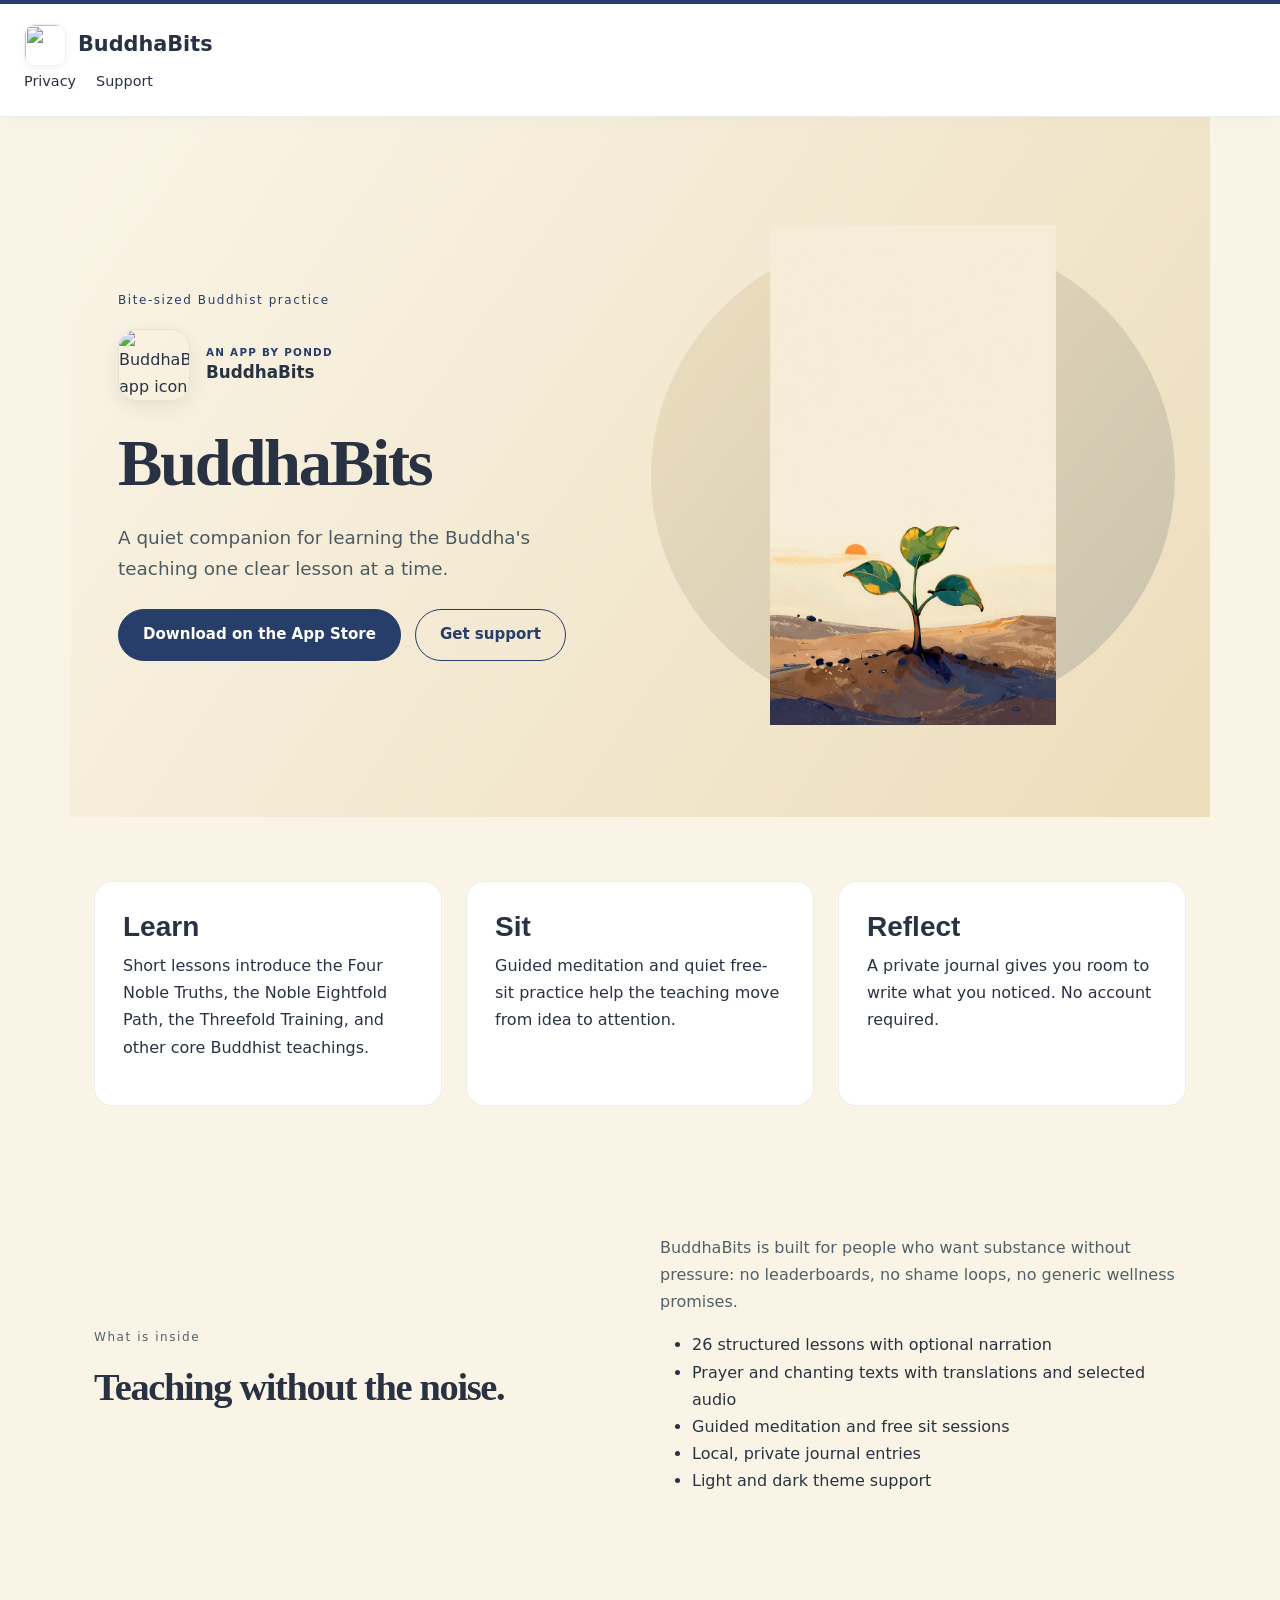
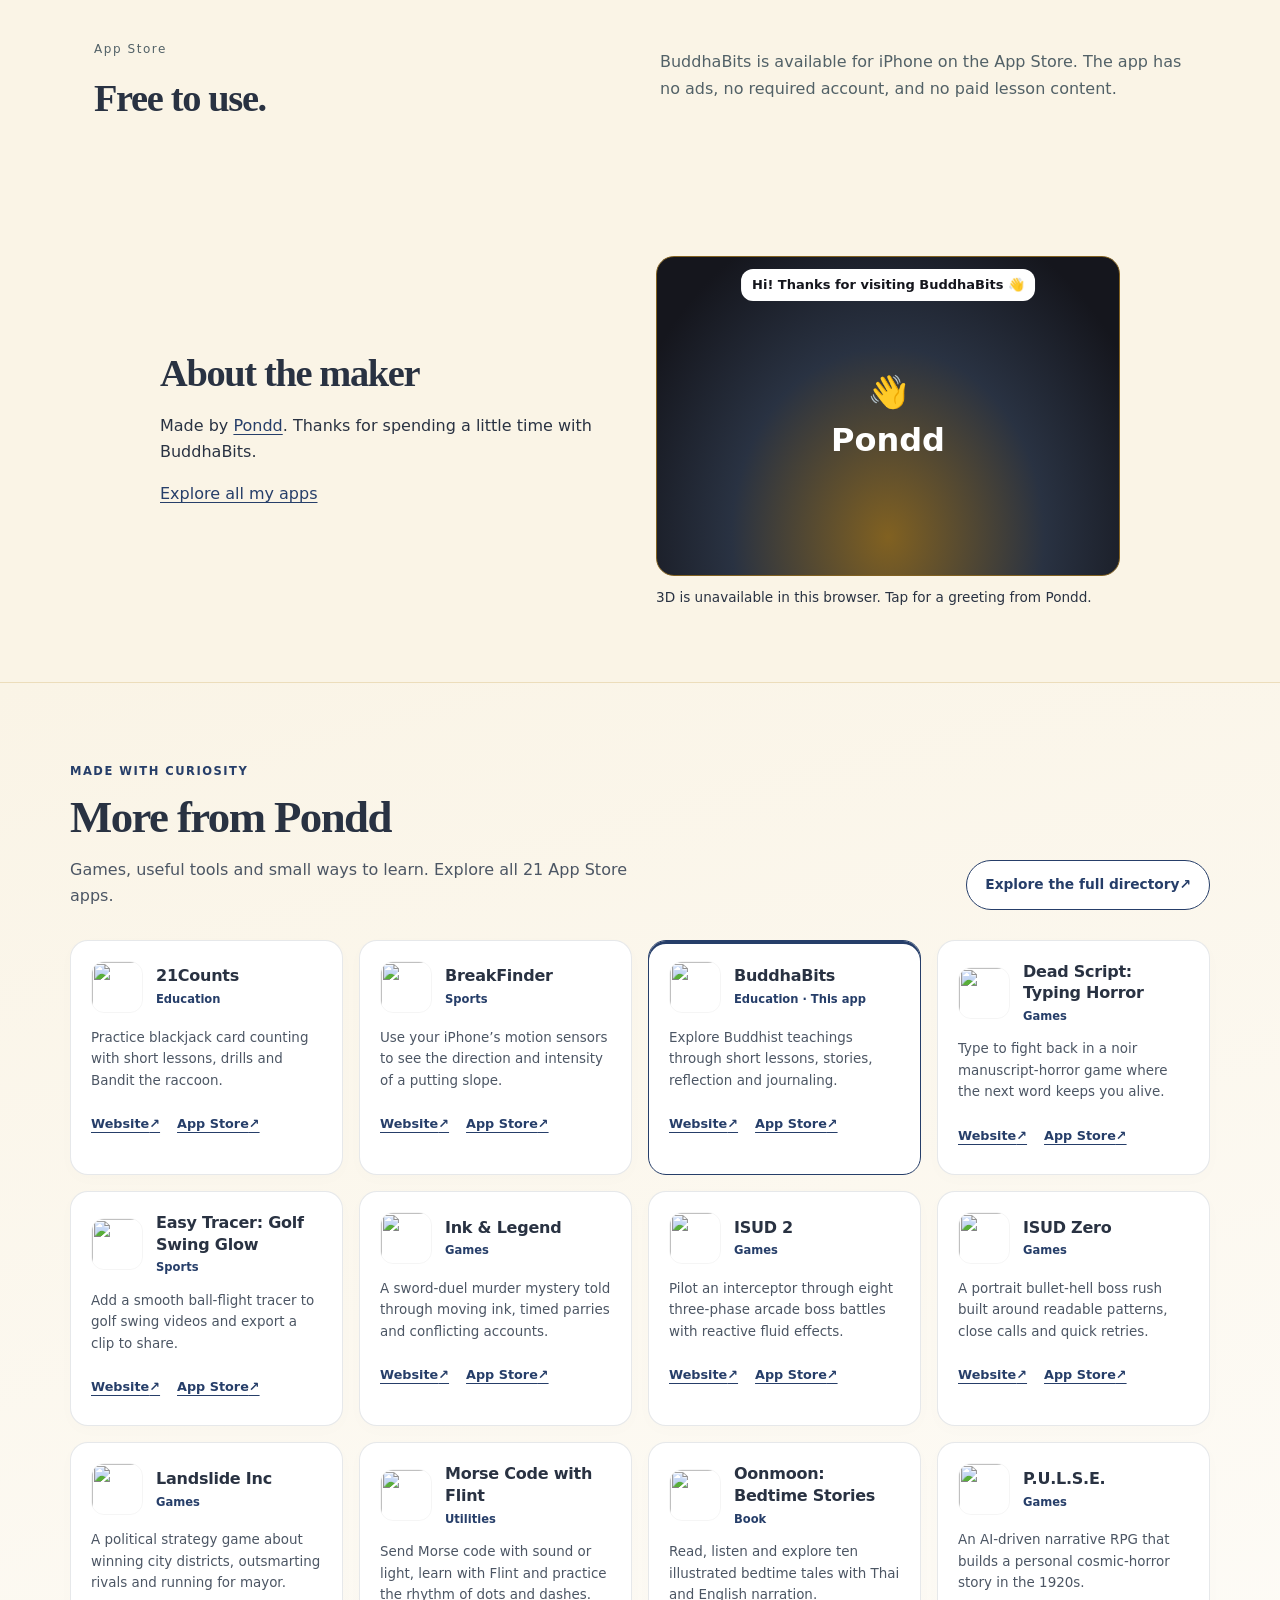
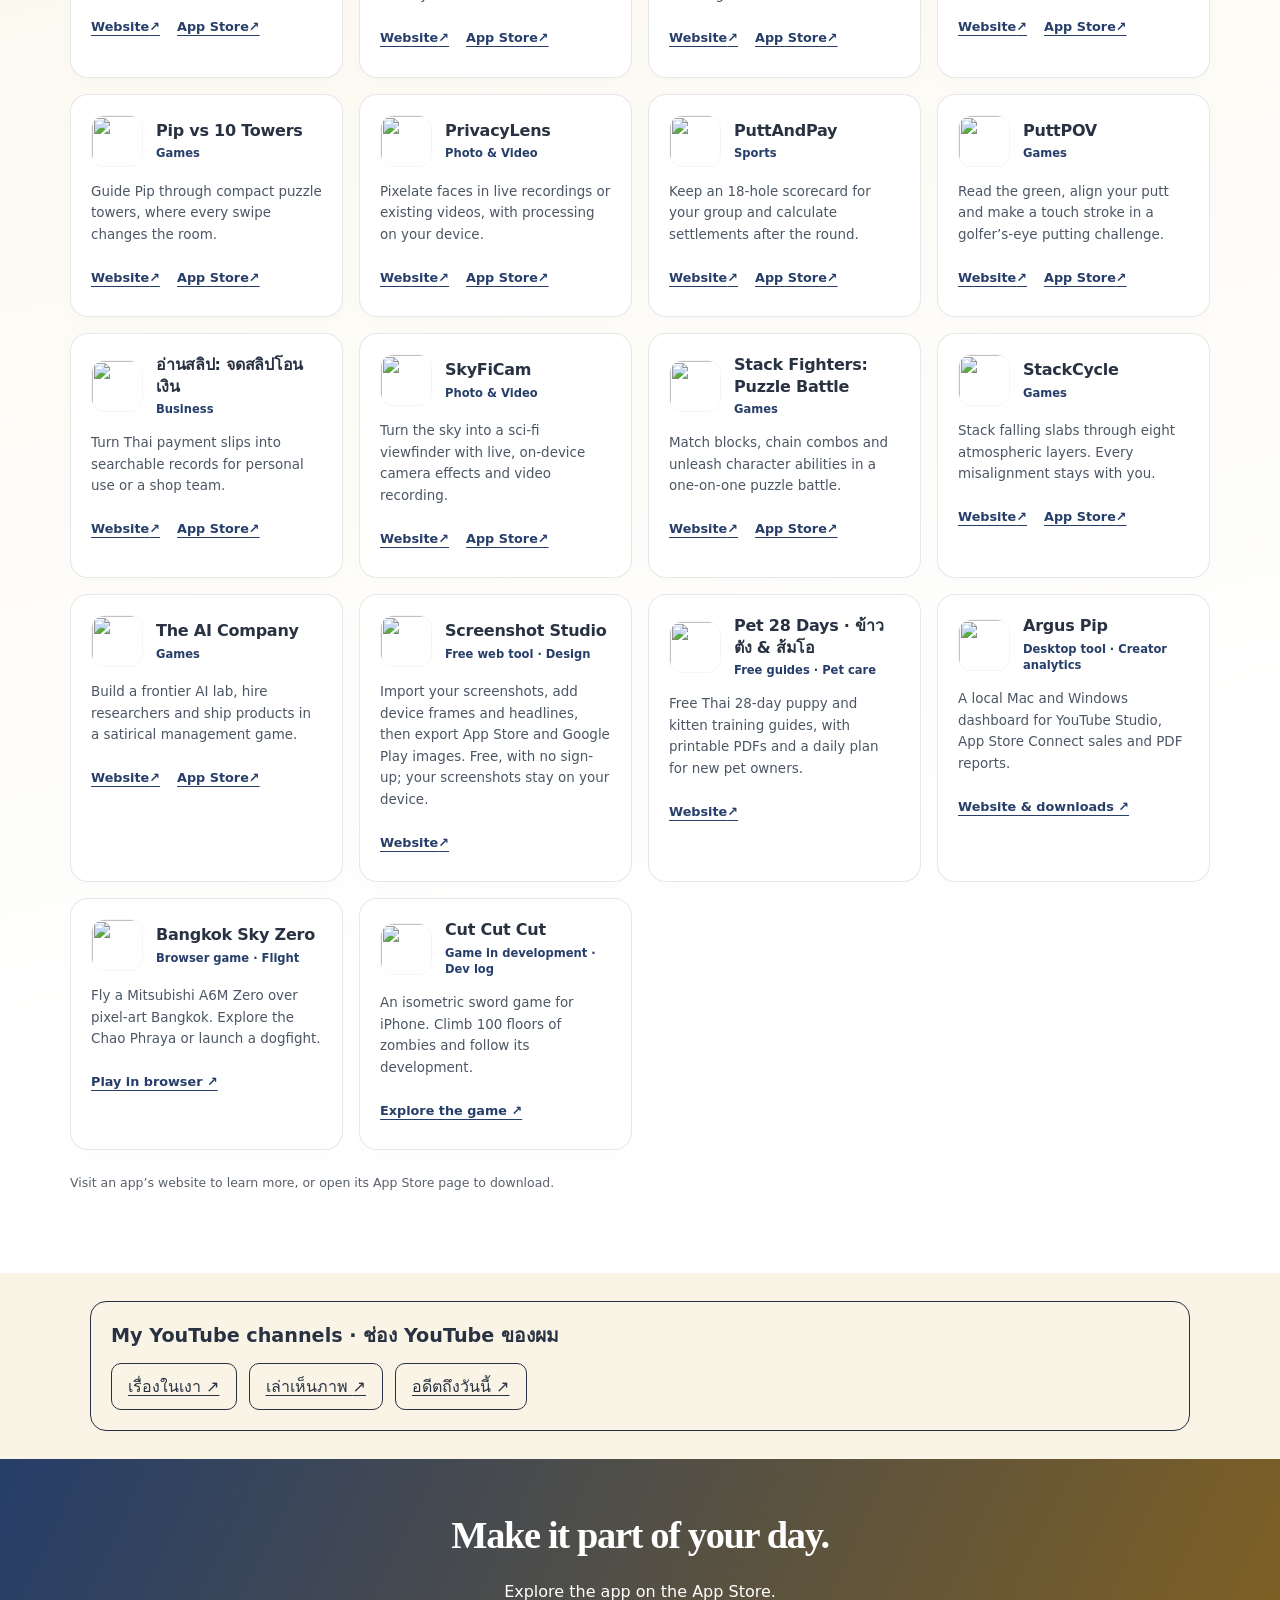
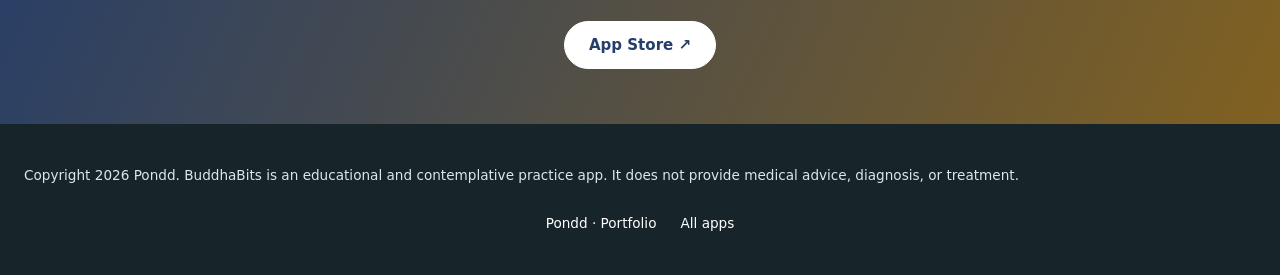
==== commit d58fbf5f: "Add Cut Cut Cut to Pondd website collection" ====
--- a/index.html
+++ b/index.html
@@ -85,7 +85,7 @@
 <section class="pondd-about" id="about" data-pondd-character data-character-locale="en" aria-label="About the maker"><div class="pondd-about-inner"><div><h2>About the maker</h2><p>Made by <a href="https://pond1982.github.io/Pondd-Page/">Pondd</a>. Thanks for spending a little time with BuddhaBits.</p><p><a href="https://pond1982.github.io/Pondd-Page/index.html#apps">Explore all my apps</a></p></div><div><button class="pondd-character-stage" type="button" aria-label="Change Pondd’s dance" aria-describedby="pondd-character-hint"><span class="pondd-character-fallback" aria-hidden="true">👋<br>Pondd</span><span class="bubble" role="status" aria-live="polite">Hi! Thanks for visiting BuddhaBits 👋</span></button><p class="pondd-character-hint" id="pondd-character-hint">Tap the character or press Enter to change the dance.</p><button class="pondd-character-pause" type="button" aria-pressed="false" hidden>Pause dancing</button><noscript><p>The 3D Easter egg needs JavaScript. You can still explore the rest of the site.</p></noscript></div></div><script type="application/json" class="pondd-character-lines">["Hi! Thanks for visiting BuddhaBits 👋", "Tap me to change the dance!", "ขอบคุณที่แวะมาครับ 🙏", "A little pause. A little smile.", "Like it? Explore my other apps ♥", "One more spin!"]</script></section>
 <!-- Pondd character end -->
 <!-- APP FAMILY START -->
-<section class="app-family" id="more-apps" aria-labelledby="app-family-title"><div class="app-family-inner"><div class="app-family-heading"><div><p class="app-family-kicker">Made with curiosity</p><h2 id="app-family-title">More from Pondd</h2><p class="app-family-intro">Games, useful tools and small ways to learn. Explore all 21 App Store apps.</p></div><a class="app-family-directory" href="https://pond1982.github.io/Pondd-Page/apps.html">Explore the full directory <span aria-hidden="true">↗</span></a></div><ul class="app-family-list" role="list"><li class="app-family-item" data-app-id="6763789288"><article aria-labelledby="family-6763789288"><div class="app-family-card-top"><img class="app-family-icon" src="https://pond1982.github.io/Pondd-Page/assets/app-icons/6763789288.webp" width="52" height="52" alt="" decoding="async" loading="lazy"><div><h3 id="family-6763789288">21Counts</h3><p class="app-family-meta">Education</p></div></div><p class="app-family-summary" lang="en">Practice blackjack card counting with short lessons, drills and Bandit the raccoon.</p><div class="app-family-links"><a href="https://pond1982.github.io/21Counts-Web/" aria-label="21Counts website">Website <span aria-hidden="true">↗</span></a><a href="https://apps.apple.com/gb/app/21counts/id6763789288" aria-label="21Counts on the App Store">App Store <span aria-hidden="true">↗</span></a></div></article></li><li class="app-family-item" data-app-id="6752389773"><article aria-labelledby="family-6752389773"><div class="app-family-card-top"><img class="app-family-icon" src="https://pond1982.github.io/Pondd-Page/assets/app-icons/6752389773.webp" width="52" height="52" alt="" decoding="async" loading="lazy"><div><h3 id="family-6752389773">BreakFinder</h3><p class="app-family-meta">Sports</p></div></div><p class="app-family-summary" lang="en">Use your iPhone’s motion sensors to see the direction and intensity of a putting slope.</p><div class="app-family-links"><a href="https://breakfinderweb.pages.dev/" aria-label="BreakFinder website">Website <span aria-hidden="true">↗</span></a><a href="https://apps.apple.com/gb/app/breakfinder/id6752389773" aria-label="BreakFinder on the App Store">App Store <span aria-hidden="true">↗</span></a></div></article></li><li class="app-family-item is-current" data-app-id="6764710521"><article aria-labelledby="family-6764710521"><div class="app-family-card-top"><img class="app-family-icon" src="https://pond1982.github.io/Pondd-Page/assets/app-icons/6764710521.webp" width="52" height="52" alt="" decoding="async" loading="lazy"><div><h3 id="family-6764710521">BuddhaBits</h3><p class="app-family-meta">Education · This app</p></div></div><p class="app-family-summary" lang="en">Explore Buddhist teachings through short lessons, stories, reflection and journaling.</p><div class="app-family-links"><a href="https://pond1982.github.io/BuddhaBits-web/index.html" aria-label="BuddhaBits website">Website <span aria-hidden="true">↗</span></a><a href="https://apps.apple.com/gb/app/buddhabits/id6764710521" aria-label="BuddhaBits on the App Store">App Store <span aria-hidden="true">↗</span></a></div></article></li><li class="app-family-item" data-app-id="6775353218"><article aria-labelledby="family-6775353218"><div class="app-family-card-top"><img class="app-family-icon" src="https://pond1982.github.io/Pondd-Page/assets/app-icons/6775353218.webp" width="52" height="52" alt="" decoding="async" loading="lazy"><div><h3 id="family-6775353218">Dead Script: Typing Horror</h3><p class="app-family-meta">Games</p></div></div><p class="app-family-summary" lang="en">Type to fight back in a noir manuscript-horror game where the next word keeps you alive.</p><div class="app-family-links"><a href="https://pond1982.github.io/iosdeadscriptweb/index.html" aria-label="Dead Script: Typing Horror website">Website <span aria-hidden="true">↗</span></a><a href="https://apps.apple.com/gb/app/dead-script-typing-horror/id6775353218" aria-label="Dead Script: Typing Horror on the App Store">App Store <span aria-hidden="true">↗</span></a></div></article></li><li class="app-family-item" data-app-id="6753145486"><article aria-labelledby="family-6753145486"><div class="app-family-card-top"><img class="app-family-icon" src="https://pond1982.github.io/Pondd-Page/assets/app-icons/6753145486.webp" width="52" height="52" alt="" decoding="async" loading="lazy"><div><h3 id="family-6753145486">Easy Tracer: Golf Swing Glow</h3><p class="app-family-meta">Sports</p></div></div><p class="app-family-summary" lang="en">Add a smooth ball-flight tracer to golf swing videos and export a clip to share.</p><div class="app-family-links"><a href="https://easy-tracer-web.pages.dev/" aria-label="Easy Tracer: Golf Swing Glow website">Website <span aria-hidden="true">↗</span></a><a href="https://apps.apple.com/gb/app/easy-tracer-golf-swing-glow/id6753145486" aria-label="Easy Tracer: Golf Swing Glow on the App Store">App Store <span aria-hidden="true">↗</span></a></div></article></li><li class="app-family-item" data-app-id="6830747339"><article aria-labelledby="family-6830747339"><div class="app-family-card-top"><img class="app-family-icon" src="https://pond1982.github.io/Pondd-Page/assets/app-icons/6830747339.webp" width="52" height="52" alt="" decoding="async" loading="lazy"><div><h3 id="family-6830747339">Ink &amp; Legend</h3><p class="app-family-meta">Games</p></div></div><p class="app-family-summary" lang="en">A sword-duel murder mystery told through moving ink, timed parries and conflicting accounts.</p><div class="app-family-links"><a href="https://pond1982.github.io/ink-and-legend-site/" aria-label="Ink &amp; Legend website">Website <span aria-hidden="true">↗</span></a><a href="https://apps.apple.com/gb/app/ink-legend/id6830747339" aria-label="Ink &amp; Legend on the App Store">App Store <span aria-hidden="true">↗</span></a></div></article></li><li class="app-family-item" data-app-id="6824559010"><article aria-labelledby="family-6824559010"><div class="app-family-card-top"><img class="app-family-icon" src="https://pond1982.github.io/Pondd-Page/assets/app-icons/6824559010.webp" width="52" height="52" alt="" decoding="async" loading="lazy"><div><h3 id="family-6824559010">ISUD 2</h3><p class="app-family-meta">Games</p></div></div><p class="app-family-summary" lang="en">Pilot an interceptor through eight three-phase arcade boss battles with reactive fluid effects.</p><div class="app-family-links"><a href="https://pond1982.github.io/ISUD-Website/isud2-support.html" aria-label="ISUD 2 website">Website <span aria-hidden="true">↗</span></a><a href="https://apps.apple.com/gb/app/isud-2/id6824559010" aria-label="ISUD 2 on the App Store">App Store <span aria-hidden="true">↗</span></a></div></article></li><li class="app-family-item" data-app-id="6765926399"><article aria-labelledby="family-6765926399"><div class="app-family-card-top"><img class="app-family-icon" src="https://pond1982.github.io/Pondd-Page/assets/app-icons/6765926399.webp" width="52" height="52" alt="" decoding="async" loading="lazy"><div><h3 id="family-6765926399">ISUD Zero</h3><p class="app-family-meta">Games</p></div></div><p class="app-family-summary" lang="en">A portrait bullet-hell boss rush built around readable patterns, close calls and quick retries.</p><div class="app-family-links"><a href="https://pond1982.github.io/ISUD-Website/" aria-label="ISUD Zero website">Website <span aria-hidden="true">↗</span></a><a href="https://apps.apple.com/gb/app/isud-zero/id6765926399" aria-label="ISUD Zero on the App Store">App Store <span aria-hidden="true">↗</span></a></div></article></li><li class="app-family-item" data-app-id="6761601860"><article aria-labelledby="family-6761601860"><div class="app-family-card-top"><img class="app-family-icon" src="https://pond1982.github.io/Pondd-Page/assets/app-icons/6761601860.webp" width="52" height="52" alt="" decoding="async" loading="lazy"><div><h3 id="family-6761601860">Landslide Inc</h3><p class="app-family-meta">Games</p></div></div><p class="app-family-summary" lang="en">A political strategy game about winning city districts, outsmarting rivals and running for mayor.</p><div class="app-family-links"><a href="https://pond1982.github.io/Landslide-Web/index.html" aria-label="Landslide Inc website">Website <span aria-hidden="true">↗</span></a><a href="https://apps.apple.com/gb/app/landslide-inc/id6761601860" aria-label="Landslide Inc on the App Store">App Store <span aria-hidden="true">↗</span></a></div></article></li><li class="app-family-item" data-app-id="6818069855"><article aria-labelledby="family-6818069855"><div class="app-family-card-top"><img class="app-family-icon" src="https://pond1982.github.io/Pondd-Page/assets/app-icons/6818069855.webp" width="52" height="52" alt="" decoding="async" loading="lazy"><div><h3 id="family-6818069855">Morse Code with Flint</h3><p class="app-family-meta">Utilities</p></div></div><p class="app-family-summary" lang="en">Send Morse code with sound or light, learn with Flint and practice the rhythm of dots and dashes.</p><div class="app-family-links"><a href="https://pond1982.github.io/Morse-Support-Site/" aria-label="Morse Code with Flint website">Website <span aria-hidden="true">↗</span></a><a href="https://apps.apple.com/gb/app/morse-code-with-flint/id6818069855" aria-label="Morse Code with Flint on the App Store">App Store <span aria-hidden="true">↗</span></a></div></article></li><li class="app-family-item" data-app-id="6821338637"><article aria-labelledby="family-6821338637"><div class="app-family-card-top"><img class="app-family-icon" src="https://pond1982.github.io/Pondd-Page/assets/app-icons/6821338637.webp" width="52" height="52" alt="" decoding="async" loading="lazy"><div><h3 id="family-6821338637">Oonmoon: Bedtime Stories</h3><p class="app-family-meta">Book</p></div></div><p class="app-family-summary" lang="en">Read, listen and explore ten illustrated bedtime tales with Thai and English narration.</p><div class="app-family-links"><a href="https://pond1982.github.io/Oonmoon-Website/en/" aria-label="Oonmoon: Bedtime Stories website">Website <span aria-hidden="true">↗</span></a><a href="https://apps.apple.com/gb/app/oonmoon-bedtime-stories/id6821338637" aria-label="Oonmoon: Bedtime Stories on the App Store">App Store <span aria-hidden="true">↗</span></a></div></article></li><li class="app-family-item" data-app-id="6762054116"><article aria-labelledby="family-6762054116"><div class="app-family-card-top"><img class="app-family-icon" src="https://pond1982.github.io/Pondd-Page/assets/app-icons/6762054116.webp" width="52" height="52" alt="" decoding="async" loading="lazy"><div><h3 id="family-6762054116">P.U.L.S.E.</h3><p class="app-family-meta">Games</p></div></div><p class="app-family-summary" lang="en">An AI-driven narrative RPG that builds a personal cosmic-horror story in the 1920s.</p><div class="app-family-links"><a href="https://pulse-web-5vx.pages.dev/" aria-label="P.U.L.S.E. website">Website <span aria-hidden="true">↗</span></a><a href="https://apps.apple.com/gb/app/p-u-l-s-e/id6762054116" aria-label="P.U.L.S.E. on the App Store">App Store <span aria-hidden="true">↗</span></a></div></article></li><li class="app-family-item" data-app-id="6766553847"><article aria-labelledby="family-6766553847"><div class="app-family-card-top"><img class="app-family-icon" src="https://pond1982.github.io/Pondd-Page/assets/app-icons/6766553847.webp" width="52" height="52" alt="" decoding="async" loading="lazy"><div><h3 id="family-6766553847">Pip vs 10 Towers</h3><p class="app-family-meta">Games</p></div></div><p class="app-family-summary" lang="en">Guide Pip through compact puzzle towers, where every swipe changes the room.</p><div class="app-family-links"><a href="https://pond1982.github.io/StepBlade-Website/index.html" aria-label="Pip vs 10 Towers website">Website <span aria-hidden="true">↗</span></a><a href="https://apps.apple.com/gb/app/pip-vs-10-towers/id6766553847" aria-label="Pip vs 10 Towers on the App Store">App Store <span aria-hidden="true">↗</span></a></div></article></li><li class="app-family-item" data-app-id="6752596764"><article aria-labelledby="family-6752596764"><div class="app-family-card-top"><img class="app-family-icon" src="https://pond1982.github.io/Pondd-Page/assets/app-icons/6752596764.webp" width="52" height="52" alt="" decoding="async" loading="lazy"><div><h3 id="family-6752596764">PrivacyLens</h3><p class="app-family-meta">Photo &amp; Video</p></div></div><p class="app-family-summary" lang="en">Pixelate faces in live recordings or existing videos, with processing on your device.</p><div class="app-family-links"><a href="https://privacylensweb.pages.dev/" aria-label="PrivacyLens website">Website <span aria-hidden="true">↗</span></a><a href="https://apps.apple.com/gb/app/privacylens/id6752596764" aria-label="PrivacyLens on the App Store">App Store <span aria-hidden="true">↗</span></a></div></article></li><li class="app-family-item" data-app-id="6752640120"><article aria-labelledby="family-6752640120"><div class="app-family-card-top"><img class="app-family-icon" src="https://pond1982.github.io/Pondd-Page/assets/app-icons/6752640120.webp" width="52" height="52" alt="" decoding="async" loading="lazy"><div><h3 id="family-6752640120">PuttAndPay</h3><p class="app-family-meta">Sports</p></div></div><p class="app-family-summary" lang="en">Keep an 18-hole scorecard for your group and calculate settlements after the round.</p><div class="app-family-links"><a href="https://puttandpayweb.pages.dev/" aria-label="PuttAndPay website">Website <span aria-hidden="true">↗</span></a><a href="https://apps.apple.com/gb/app/puttandpay/id6752640120" aria-label="PuttAndPay on the App Store">App Store <span aria-hidden="true">↗</span></a></div></article></li><li class="app-family-item" data-app-id="6771718899"><article aria-labelledby="family-6771718899"><div class="app-family-card-top"><img class="app-family-icon" src="https://pond1982.github.io/Pondd-Page/assets/app-icons/6771718899.webp" width="52" height="52" alt="" decoding="async" loading="lazy"><div><h3 id="family-6771718899">PuttPOV</h3><p class="app-family-meta">Games</p></div></div><p class="app-family-summary" lang="en">Read the green, align your putt and make a touch stroke in a golfer’s-eye putting challenge.</p><div class="app-family-links"><a href="https://pond1982.github.io/PuttPOV-Website/" aria-label="PuttPOV website">Website <span aria-hidden="true">↗</span></a><a href="https://apps.apple.com/gb/app/puttpov/id6771718899" aria-label="PuttPOV on the App Store">App Store <span aria-hidden="true">↗</span></a></div></article></li><li class="app-family-item" data-app-id="6765605900"><article aria-labelledby="family-6765605900"><div class="app-family-card-top"><img class="app-family-icon" src="https://pond1982.github.io/Pondd-Page/assets/app-icons/6765605900.webp" width="52" height="52" alt="" decoding="async" loading="lazy"><div><h3 id="family-6765605900">อ่านสลิป: จดสลิปโอนเงิน</h3><p class="app-family-meta">Business</p></div></div><p class="app-family-summary" lang="en">Turn Thai payment slips into searchable records for personal use or a shop team.</p><div class="app-family-links"><a href="https://pond1982.github.io/ReadSlipWebsite/index.html" aria-label="อ่านสลิป: จดสลิปโอนเงิน website">Website <span aria-hidden="true">↗</span></a><a href="https://apps.apple.com/gb/app/%E0%B8%AD-%E0%B8%B2%E0%B8%99%E0%B8%AA%E0%B8%A5-%E0%B8%9B-%E0%B8%88%E0%B8%94%E0%B8%AA%E0%B8%A5-%E0%B8%9B%E0%B9%82%E0%B8%AD%E0%B8%99%E0%B9%80%E0%B8%87-%E0%B8%99/id6765605900" aria-label="อ่านสลิป: จดสลิปโอนเงิน on the App Store">App Store <span aria-hidden="true">↗</span></a></div></article></li><li class="app-family-item" data-app-id="6773614646"><article aria-labelledby="family-6773614646"><div class="app-family-card-top"><img class="app-family-icon" src="https://pond1982.github.io/Pondd-Page/assets/app-icons/6773614646.webp" width="52" height="52" alt="" decoding="async" loading="lazy"><div><h3 id="family-6773614646">SkyFiCam</h3><p class="app-family-meta">Photo &amp; Video</p></div></div><p class="app-family-summary" lang="en">Turn the sky into a sci-fi viewfinder with live, on-device camera effects and video recording.</p><div class="app-family-links"><a href="https://pond1982.github.io/SkyFiWeb/" aria-label="SkyFiCam website">Website <span aria-hidden="true">↗</span></a><a href="https://apps.apple.com/gb/app/skyficam/id6773614646" aria-label="SkyFiCam on the App Store">App Store <span aria-hidden="true">↗</span></a></div></article></li><li class="app-family-item" data-app-id="6762288266"><article aria-labelledby="family-6762288266"><div class="app-family-card-top"><img class="app-family-icon" src="https://pond1982.github.io/Pondd-Page/assets/app-icons/6762288266.webp" width="52" height="52" alt="" decoding="async" loading="lazy"><div><h3 id="family-6762288266">Stack Fighters: Puzzle Battle</h3><p class="app-family-meta">Games</p></div></div><p class="app-family-summary" lang="en">Match blocks, chain combos and unleash character abilities in a one-on-one puzzle battle.</p><div class="app-family-links"><a href="https://pond1982.github.io/stackfighters-site/index.html" aria-label="Stack Fighters: Puzzle Battle website">Website <span aria-hidden="true">↗</span></a><a href="https://apps.apple.com/gb/app/stack-fighters-puzzle-battle/id6762288266" aria-label="Stack Fighters: Puzzle Battle on the App Store">App Store <span aria-hidden="true">↗</span></a></div></article></li><li class="app-family-item" data-app-id="6764340971"><article aria-labelledby="family-6764340971"><div class="app-family-card-top"><img class="app-family-icon" src="https://pond1982.github.io/Pondd-Page/assets/app-icons/6764340971.webp" width="52" height="52" alt="" decoding="async" loading="lazy"><div><h3 id="family-6764340971">StackCycle</h3><p class="app-family-meta">Games</p></div></div><p class="app-family-summary" lang="en">Stack falling slabs through eight atmospheric layers. Every misalignment stays with you.</p><div class="app-family-links"><a href="https://pond1982.github.io/stackcycle---web/" aria-label="StackCycle website">Website <span aria-hidden="true">↗</span></a><a href="https://apps.apple.com/gb/app/stackcycle/id6764340971" aria-label="StackCycle on the App Store">App Store <span aria-hidden="true">↗</span></a></div></article></li><li class="app-family-item" data-app-id="6777710816"><article aria-labelledby="family-6777710816"><div class="app-family-card-top"><img class="app-family-icon" src="https://pond1982.github.io/Pondd-Page/assets/app-icons/6777710816.webp" width="52" height="52" alt="" decoding="async" loading="lazy"><div><h3 id="family-6777710816">The AI Company</h3><p class="app-family-meta">Games</p></div></div><p class="app-family-summary" lang="en">Build a frontier AI lab, hire researchers and ship products in a satirical management game.</p><div class="app-family-links"><a href="https://pond1982.github.io/TheAiCompanyWeb/" aria-label="The AI Company website">Website <span aria-hidden="true">↗</span></a><a href="https://apps.apple.com/gb/app/the-ai-company/id6777710816" aria-label="The AI Company on the App Store">App Store <span aria-hidden="true">↗</span></a></div></article></li><li class="app-family-item" data-app-id="screenshot-studio"><article aria-labelledby="family-screenshot-studio"><div class="app-family-card-top"><img class="app-family-icon" src="https://pond1982.github.io/Pondd-Page/assets/app-icons/screenshot-studio.svg" width="52" height="52" alt="" decoding="async" loading="lazy"><div><h3 id="family-screenshot-studio">Screenshot Studio</h3><p class="app-family-meta">Free web tool · Design</p></div></div><p class="app-family-summary" lang="en">Import your screenshots, add device frames and headlines, then export App Store and Google Play images. Free, with no sign-up; your screenshots stay on your device.</p><div class="app-family-links"><a href="https://pond1982.github.io/screenshot-studio/">Website <span aria-hidden="true">↗</span></a></div></article></li><li class="app-family-item" data-app-id="pet-28-days"><article aria-labelledby="family-pet-28-days"><div class="app-family-card-top"><img class="app-family-icon" src="https://pond1982.github.io/Pondd-Page/assets/app-icons/pet-28-days.png" width="52" height="52" alt="" decoding="async" loading="lazy"><div><h3 id="family-pet-28-days">Pet 28 Days · ข้าวตัง &amp; ส้มโอ</h3><p class="app-family-meta">Free guides · Pet care</p></div></div><p class="app-family-summary" lang="en">Free Thai 28-day puppy and kitten training guides, with printable PDFs and a daily plan for new pet owners.</p><div class="app-family-links"><a href="https://pond1982.github.io/pet-28-days/">Website <span aria-hidden="true">↗</span></a></div></article></li><li class="app-family-item" data-app-id="creator-dashboard-desktop"><article aria-labelledby="family-creator-dashboard-desktop"><div class="app-family-card-top"><img class="app-family-icon" src="https://pond1982.github.io/Pondd-Page/assets/app-icons/creator-dashboard.png" width="52" height="52" alt="" loading="lazy"><div><h3 id="family-creator-dashboard-desktop">Argus Pip</h3><p class="app-family-meta">Desktop tool · Creator analytics</p></div></div><p class="app-family-summary">A local Mac and Windows dashboard for YouTube Studio, App Store Connect sales and PDF reports.</p><div class="app-family-links"><a href="https://pond1982.github.io/creator-dashboard-desktop/">Website &amp; downloads ↗</a></div></article></li><li class="app-family-item" data-app-id="bangkok-sky-zero"><article aria-labelledby="family-bangkok-sky-zero"><div class="app-family-card-top"><img class="app-family-icon" src="https://pond1982.github.io/Pondd-Page/assets/app-icons/bangkok-sky-zero.png" width="52" height="52" alt="" loading="lazy"><div><h3 id="family-bangkok-sky-zero">Bangkok Sky Zero</h3><p class="app-family-meta">Browser game · Flight</p></div></div><p class="app-family-summary">Fly a Mitsubishi A6M Zero over pixel-art Bangkok. Explore the Chao Phraya or launch a dogfight.</p><div class="app-family-links"><a href="https://pond1982.github.io/bangkok-sky-zero/">Play in browser ↗</a></div></article></li></ul><p class="app-family-note">Visit an app’s website to learn more, or open its App Store page to download.</p></div></section>
+<section class="app-family" id="more-apps" aria-labelledby="app-family-title"><div class="app-family-inner"><div class="app-family-heading"><div><p class="app-family-kicker">Made with curiosity</p><h2 id="app-family-title">More from Pondd</h2><p class="app-family-intro">Games, useful tools and small ways to learn. Explore all 21 App Store apps.</p></div><a class="app-family-directory" href="https://pond1982.github.io/Pondd-Page/apps.html">Explore the full directory <span aria-hidden="true">↗</span></a></div><ul class="app-family-list" role="list"><li class="app-family-item" data-app-id="6763789288"><article aria-labelledby="family-6763789288"><div class="app-family-card-top"><img class="app-family-icon" src="https://pond1982.github.io/Pondd-Page/assets/app-icons/6763789288.webp" width="52" height="52" alt="" decoding="async" loading="lazy"><div><h3 id="family-6763789288">21Counts</h3><p class="app-family-meta">Education</p></div></div><p class="app-family-summary" lang="en">Practice blackjack card counting with short lessons, drills and Bandit the raccoon.</p><div class="app-family-links"><a href="https://pond1982.github.io/21Counts-Web/" aria-label="21Counts website">Website <span aria-hidden="true">↗</span></a><a href="https://apps.apple.com/gb/app/21counts/id6763789288" aria-label="21Counts on the App Store">App Store <span aria-hidden="true">↗</span></a></div></article></li><li class="app-family-item" data-app-id="6752389773"><article aria-labelledby="family-6752389773"><div class="app-family-card-top"><img class="app-family-icon" src="https://pond1982.github.io/Pondd-Page/assets/app-icons/6752389773.webp" width="52" height="52" alt="" decoding="async" loading="lazy"><div><h3 id="family-6752389773">BreakFinder</h3><p class="app-family-meta">Sports</p></div></div><p class="app-family-summary" lang="en">Use your iPhone’s motion sensors to see the direction and intensity of a putting slope.</p><div class="app-family-links"><a href="https://breakfinderweb.pages.dev/" aria-label="BreakFinder website">Website <span aria-hidden="true">↗</span></a><a href="https://apps.apple.com/gb/app/breakfinder/id6752389773" aria-label="BreakFinder on the App Store">App Store <span aria-hidden="true">↗</span></a></div></article></li><li class="app-family-item is-current" data-app-id="6764710521"><article aria-labelledby="family-6764710521"><div class="app-family-card-top"><img class="app-family-icon" src="https://pond1982.github.io/Pondd-Page/assets/app-icons/6764710521.webp" width="52" height="52" alt="" decoding="async" loading="lazy"><div><h3 id="family-6764710521">BuddhaBits</h3><p class="app-family-meta">Education · This app</p></div></div><p class="app-family-summary" lang="en">Explore Buddhist teachings through short lessons, stories, reflection and journaling.</p><div class="app-family-links"><a href="https://pond1982.github.io/BuddhaBits-web/index.html" aria-label="BuddhaBits website">Website <span aria-hidden="true">↗</span></a><a href="https://apps.apple.com/gb/app/buddhabits/id6764710521" aria-label="BuddhaBits on the App Store">App Store <span aria-hidden="true">↗</span></a></div></article></li><li class="app-family-item" data-app-id="6775353218"><article aria-labelledby="family-6775353218"><div class="app-family-card-top"><img class="app-family-icon" src="https://pond1982.github.io/Pondd-Page/assets/app-icons/6775353218.webp" width="52" height="52" alt="" decoding="async" loading="lazy"><div><h3 id="family-6775353218">Dead Script: Typing Horror</h3><p class="app-family-meta">Games</p></div></div><p class="app-family-summary" lang="en">Type to fight back in a noir manuscript-horror game where the next word keeps you alive.</p><div class="app-family-links"><a href="https://pond1982.github.io/iosdeadscriptweb/index.html" aria-label="Dead Script: Typing Horror website">Website <span aria-hidden="true">↗</span></a><a href="https://apps.apple.com/gb/app/dead-script-typing-horror/id6775353218" aria-label="Dead Script: Typing Horror on the App Store">App Store <span aria-hidden="true">↗</span></a></div></article></li><li class="app-family-item" data-app-id="6753145486"><article aria-labelledby="family-6753145486"><div class="app-family-card-top"><img class="app-family-icon" src="https://pond1982.github.io/Pondd-Page/assets/app-icons/6753145486.webp" width="52" height="52" alt="" decoding="async" loading="lazy"><div><h3 id="family-6753145486">Easy Tracer: Golf Swing Glow</h3><p class="app-family-meta">Sports</p></div></div><p class="app-family-summary" lang="en">Add a smooth ball-flight tracer to golf swing videos and export a clip to share.</p><div class="app-family-links"><a href="https://easy-tracer-web.pages.dev/" aria-label="Easy Tracer: Golf Swing Glow website">Website <span aria-hidden="true">↗</span></a><a href="https://apps.apple.com/gb/app/easy-tracer-golf-swing-glow/id6753145486" aria-label="Easy Tracer: Golf Swing Glow on the App Store">App Store <span aria-hidden="true">↗</span></a></div></article></li><li class="app-family-item" data-app-id="6830747339"><article aria-labelledby="family-6830747339"><div class="app-family-card-top"><img class="app-family-icon" src="https://pond1982.github.io/Pondd-Page/assets/app-icons/6830747339.webp" width="52" height="52" alt="" decoding="async" loading="lazy"><div><h3 id="family-6830747339">Ink &amp; Legend</h3><p class="app-family-meta">Games</p></div></div><p class="app-family-summary" lang="en">A sword-duel murder mystery told through moving ink, timed parries and conflicting accounts.</p><div class="app-family-links"><a href="https://pond1982.github.io/ink-and-legend-site/" aria-label="Ink &amp; Legend website">Website <span aria-hidden="true">↗</span></a><a href="https://apps.apple.com/gb/app/ink-legend/id6830747339" aria-label="Ink &amp; Legend on the App Store">App Store <span aria-hidden="true">↗</span></a></div></article></li><li class="app-family-item" data-app-id="6824559010"><article aria-labelledby="family-6824559010"><div class="app-family-card-top"><img class="app-family-icon" src="https://pond1982.github.io/Pondd-Page/assets/app-icons/6824559010.webp" width="52" height="52" alt="" decoding="async" loading="lazy"><div><h3 id="family-6824559010">ISUD 2</h3><p class="app-family-meta">Games</p></div></div><p class="app-family-summary" lang="en">Pilot an interceptor through eight three-phase arcade boss battles with reactive fluid effects.</p><div class="app-family-links"><a href="https://pond1982.github.io/ISUD-Website/isud2-support.html" aria-label="ISUD 2 website">Website <span aria-hidden="true">↗</span></a><a href="https://apps.apple.com/gb/app/isud-2/id6824559010" aria-label="ISUD 2 on the App Store">App Store <span aria-hidden="true">↗</span></a></div></article></li><li class="app-family-item" data-app-id="6765926399"><article aria-labelledby="family-6765926399"><div class="app-family-card-top"><img class="app-family-icon" src="https://pond1982.github.io/Pondd-Page/assets/app-icons/6765926399.webp" width="52" height="52" alt="" decoding="async" loading="lazy"><div><h3 id="family-6765926399">ISUD Zero</h3><p class="app-family-meta">Games</p></div></div><p class="app-family-summary" lang="en">A portrait bullet-hell boss rush built around readable patterns, close calls and quick retries.</p><div class="app-family-links"><a href="https://pond1982.github.io/ISUD-Website/" aria-label="ISUD Zero website">Website <span aria-hidden="true">↗</span></a><a href="https://apps.apple.com/gb/app/isud-zero/id6765926399" aria-label="ISUD Zero on the App Store">App Store <span aria-hidden="true">↗</span></a></div></article></li><li class="app-family-item" data-app-id="6761601860"><article aria-labelledby="family-6761601860"><div class="app-family-card-top"><img class="app-family-icon" src="https://pond1982.github.io/Pondd-Page/assets/app-icons/6761601860.webp" width="52" height="52" alt="" decoding="async" loading="lazy"><div><h3 id="family-6761601860">Landslide Inc</h3><p class="app-family-meta">Games</p></div></div><p class="app-family-summary" lang="en">A political strategy game about winning city districts, outsmarting rivals and running for mayor.</p><div class="app-family-links"><a href="https://pond1982.github.io/Landslide-Web/index.html" aria-label="Landslide Inc website">Website <span aria-hidden="true">↗</span></a><a href="https://apps.apple.com/gb/app/landslide-inc/id6761601860" aria-label="Landslide Inc on the App Store">App Store <span aria-hidden="true">↗</span></a></div></article></li><li class="app-family-item" data-app-id="6818069855"><article aria-labelledby="family-6818069855"><div class="app-family-card-top"><img class="app-family-icon" src="https://pond1982.github.io/Pondd-Page/assets/app-icons/6818069855.webp" width="52" height="52" alt="" decoding="async" loading="lazy"><div><h3 id="family-6818069855">Morse Code with Flint</h3><p class="app-family-meta">Utilities</p></div></div><p class="app-family-summary" lang="en">Send Morse code with sound or light, learn with Flint and practice the rhythm of dots and dashes.</p><div class="app-family-links"><a href="https://pond1982.github.io/Morse-Support-Site/" aria-label="Morse Code with Flint website">Website <span aria-hidden="true">↗</span></a><a href="https://apps.apple.com/gb/app/morse-code-with-flint/id6818069855" aria-label="Morse Code with Flint on the App Store">App Store <span aria-hidden="true">↗</span></a></div></article></li><li class="app-family-item" data-app-id="6821338637"><article aria-labelledby="family-6821338637"><div class="app-family-card-top"><img class="app-family-icon" src="https://pond1982.github.io/Pondd-Page/assets/app-icons/6821338637.webp" width="52" height="52" alt="" decoding="async" loading="lazy"><div><h3 id="family-6821338637">Oonmoon: Bedtime Stories</h3><p class="app-family-meta">Book</p></div></div><p class="app-family-summary" lang="en">Read, listen and explore ten illustrated bedtime tales with Thai and English narration.</p><div class="app-family-links"><a href="https://pond1982.github.io/Oonmoon-Website/en/" aria-label="Oonmoon: Bedtime Stories website">Website <span aria-hidden="true">↗</span></a><a href="https://apps.apple.com/gb/app/oonmoon-bedtime-stories/id6821338637" aria-label="Oonmoon: Bedtime Stories on the App Store">App Store <span aria-hidden="true">↗</span></a></div></article></li><li class="app-family-item" data-app-id="6762054116"><article aria-labelledby="family-6762054116"><div class="app-family-card-top"><img class="app-family-icon" src="https://pond1982.github.io/Pondd-Page/assets/app-icons/6762054116.webp" width="52" height="52" alt="" decoding="async" loading="lazy"><div><h3 id="family-6762054116">P.U.L.S.E.</h3><p class="app-family-meta">Games</p></div></div><p class="app-family-summary" lang="en">An AI-driven narrative RPG that builds a personal cosmic-horror story in the 1920s.</p><div class="app-family-links"><a href="https://pulse-web-5vx.pages.dev/" aria-label="P.U.L.S.E. website">Website <span aria-hidden="true">↗</span></a><a href="https://apps.apple.com/gb/app/p-u-l-s-e/id6762054116" aria-label="P.U.L.S.E. on the App Store">App Store <span aria-hidden="true">↗</span></a></div></article></li><li class="app-family-item" data-app-id="6766553847"><article aria-labelledby="family-6766553847"><div class="app-family-card-top"><img class="app-family-icon" src="https://pond1982.github.io/Pondd-Page/assets/app-icons/6766553847.webp" width="52" height="52" alt="" decoding="async" loading="lazy"><div><h3 id="family-6766553847">Pip vs 10 Towers</h3><p class="app-family-meta">Games</p></div></div><p class="app-family-summary" lang="en">Guide Pip through compact puzzle towers, where every swipe changes the room.</p><div class="app-family-links"><a href="https://pond1982.github.io/StepBlade-Website/index.html" aria-label="Pip vs 10 Towers website">Website <span aria-hidden="true">↗</span></a><a href="https://apps.apple.com/gb/app/pip-vs-10-towers/id6766553847" aria-label="Pip vs 10 Towers on the App Store">App Store <span aria-hidden="true">↗</span></a></div></article></li><li class="app-family-item" data-app-id="6752596764"><article aria-labelledby="family-6752596764"><div class="app-family-card-top"><img class="app-family-icon" src="https://pond1982.github.io/Pondd-Page/assets/app-icons/6752596764.webp" width="52" height="52" alt="" decoding="async" loading="lazy"><div><h3 id="family-6752596764">PrivacyLens</h3><p class="app-family-meta">Photo &amp; Video</p></div></div><p class="app-family-summary" lang="en">Pixelate faces in live recordings or existing videos, with processing on your device.</p><div class="app-family-links"><a href="https://privacylensweb.pages.dev/" aria-label="PrivacyLens website">Website <span aria-hidden="true">↗</span></a><a href="https://apps.apple.com/gb/app/privacylens/id6752596764" aria-label="PrivacyLens on the App Store">App Store <span aria-hidden="true">↗</span></a></div></article></li><li class="app-family-item" data-app-id="6752640120"><article aria-labelledby="family-6752640120"><div class="app-family-card-top"><img class="app-family-icon" src="https://pond1982.github.io/Pondd-Page/assets/app-icons/6752640120.webp" width="52" height="52" alt="" decoding="async" loading="lazy"><div><h3 id="family-6752640120">PuttAndPay</h3><p class="app-family-meta">Sports</p></div></div><p class="app-family-summary" lang="en">Keep an 18-hole scorecard for your group and calculate settlements after the round.</p><div class="app-family-links"><a href="https://puttandpayweb.pages.dev/" aria-label="PuttAndPay website">Website <span aria-hidden="true">↗</span></a><a href="https://apps.apple.com/gb/app/puttandpay/id6752640120" aria-label="PuttAndPay on the App Store">App Store <span aria-hidden="true">↗</span></a></div></article></li><li class="app-family-item" data-app-id="6771718899"><article aria-labelledby="family-6771718899"><div class="app-family-card-top"><img class="app-family-icon" src="https://pond1982.github.io/Pondd-Page/assets/app-icons/6771718899.webp" width="52" height="52" alt="" decoding="async" loading="lazy"><div><h3 id="family-6771718899">PuttPOV</h3><p class="app-family-meta">Games</p></div></div><p class="app-family-summary" lang="en">Read the green, align your putt and make a touch stroke in a golfer’s-eye putting challenge.</p><div class="app-family-links"><a href="https://pond1982.github.io/PuttPOV-Website/" aria-label="PuttPOV website">Website <span aria-hidden="true">↗</span></a><a href="https://apps.apple.com/gb/app/puttpov/id6771718899" aria-label="PuttPOV on the App Store">App Store <span aria-hidden="true">↗</span></a></div></article></li><li class="app-family-item" data-app-id="6765605900"><article aria-labelledby="family-6765605900"><div class="app-family-card-top"><img class="app-family-icon" src="https://pond1982.github.io/Pondd-Page/assets/app-icons/6765605900.webp" width="52" height="52" alt="" decoding="async" loading="lazy"><div><h3 id="family-6765605900">อ่านสลิป: จดสลิปโอนเงิน</h3><p class="app-family-meta">Business</p></div></div><p class="app-family-summary" lang="en">Turn Thai payment slips into searchable records for personal use or a shop team.</p><div class="app-family-links"><a href="https://pond1982.github.io/ReadSlipWebsite/index.html" aria-label="อ่านสลิป: จดสลิปโอนเงิน website">Website <span aria-hidden="true">↗</span></a><a href="https://apps.apple.com/gb/app/%E0%B8%AD-%E0%B8%B2%E0%B8%99%E0%B8%AA%E0%B8%A5-%E0%B8%9B-%E0%B8%88%E0%B8%94%E0%B8%AA%E0%B8%A5-%E0%B8%9B%E0%B9%82%E0%B8%AD%E0%B8%99%E0%B9%80%E0%B8%87-%E0%B8%99/id6765605900" aria-label="อ่านสลิป: จดสลิปโอนเงิน on the App Store">App Store <span aria-hidden="true">↗</span></a></div></article></li><li class="app-family-item" data-app-id="6773614646"><article aria-labelledby="family-6773614646"><div class="app-family-card-top"><img class="app-family-icon" src="https://pond1982.github.io/Pondd-Page/assets/app-icons/6773614646.webp" width="52" height="52" alt="" decoding="async" loading="lazy"><div><h3 id="family-6773614646">SkyFiCam</h3><p class="app-family-meta">Photo &amp; Video</p></div></div><p class="app-family-summary" lang="en">Turn the sky into a sci-fi viewfinder with live, on-device camera effects and video recording.</p><div class="app-family-links"><a href="https://pond1982.github.io/SkyFiWeb/" aria-label="SkyFiCam website">Website <span aria-hidden="true">↗</span></a><a href="https://apps.apple.com/gb/app/skyficam/id6773614646" aria-label="SkyFiCam on the App Store">App Store <span aria-hidden="true">↗</span></a></div></article></li><li class="app-family-item" data-app-id="6762288266"><article aria-labelledby="family-6762288266"><div class="app-family-card-top"><img class="app-family-icon" src="https://pond1982.github.io/Pondd-Page/assets/app-icons/6762288266.webp" width="52" height="52" alt="" decoding="async" loading="lazy"><div><h3 id="family-6762288266">Stack Fighters: Puzzle Battle</h3><p class="app-family-meta">Games</p></div></div><p class="app-family-summary" lang="en">Match blocks, chain combos and unleash character abilities in a one-on-one puzzle battle.</p><div class="app-family-links"><a href="https://pond1982.github.io/stackfighters-site/index.html" aria-label="Stack Fighters: Puzzle Battle website">Website <span aria-hidden="true">↗</span></a><a href="https://apps.apple.com/gb/app/stack-fighters-puzzle-battle/id6762288266" aria-label="Stack Fighters: Puzzle Battle on the App Store">App Store <span aria-hidden="true">↗</span></a></div></article></li><li class="app-family-item" data-app-id="6764340971"><article aria-labelledby="family-6764340971"><div class="app-family-card-top"><img class="app-family-icon" src="https://pond1982.github.io/Pondd-Page/assets/app-icons/6764340971.webp" width="52" height="52" alt="" decoding="async" loading="lazy"><div><h3 id="family-6764340971">StackCycle</h3><p class="app-family-meta">Games</p></div></div><p class="app-family-summary" lang="en">Stack falling slabs through eight atmospheric layers. Every misalignment stays with you.</p><div class="app-family-links"><a href="https://pond1982.github.io/stackcycle---web/" aria-label="StackCycle website">Website <span aria-hidden="true">↗</span></a><a href="https://apps.apple.com/gb/app/stackcycle/id6764340971" aria-label="StackCycle on the App Store">App Store <span aria-hidden="true">↗</span></a></div></article></li><li class="app-family-item" data-app-id="6777710816"><article aria-labelledby="family-6777710816"><div class="app-family-card-top"><img class="app-family-icon" src="https://pond1982.github.io/Pondd-Page/assets/app-icons/6777710816.webp" width="52" height="52" alt="" decoding="async" loading="lazy"><div><h3 id="family-6777710816">The AI Company</h3><p class="app-family-meta">Games</p></div></div><p class="app-family-summary" lang="en">Build a frontier AI lab, hire researchers and ship products in a satirical management game.</p><div class="app-family-links"><a href="https://pond1982.github.io/TheAiCompanyWeb/" aria-label="The AI Company website">Website <span aria-hidden="true">↗</span></a><a href="https://apps.apple.com/gb/app/the-ai-company/id6777710816" aria-label="The AI Company on the App Store">App Store <span aria-hidden="true">↗</span></a></div></article></li><li class="app-family-item" data-app-id="screenshot-studio"><article aria-labelledby="family-screenshot-studio"><div class="app-family-card-top"><img class="app-family-icon" src="https://pond1982.github.io/Pondd-Page/assets/app-icons/screenshot-studio.svg" width="52" height="52" alt="" decoding="async" loading="lazy"><div><h3 id="family-screenshot-studio">Screenshot Studio</h3><p class="app-family-meta">Free web tool · Design</p></div></div><p class="app-family-summary" lang="en">Import your screenshots, add device frames and headlines, then export App Store and Google Play images. Free, with no sign-up; your screenshots stay on your device.</p><div class="app-family-links"><a href="https://pond1982.github.io/screenshot-studio/">Website <span aria-hidden="true">↗</span></a></div></article></li><li class="app-family-item" data-app-id="pet-28-days"><article aria-labelledby="family-pet-28-days"><div class="app-family-card-top"><img class="app-family-icon" src="https://pond1982.github.io/Pondd-Page/assets/app-icons/pet-28-days.png" width="52" height="52" alt="" decoding="async" loading="lazy"><div><h3 id="family-pet-28-days">Pet 28 Days · ข้าวตัง &amp; ส้มโอ</h3><p class="app-family-meta">Free guides · Pet care</p></div></div><p class="app-family-summary" lang="en">Free Thai 28-day puppy and kitten training guides, with printable PDFs and a daily plan for new pet owners.</p><div class="app-family-links"><a href="https://pond1982.github.io/pet-28-days/">Website <span aria-hidden="true">↗</span></a></div></article></li><li class="app-family-item" data-app-id="creator-dashboard-desktop"><article aria-labelledby="family-creator-dashboard-desktop"><div class="app-family-card-top"><img class="app-family-icon" src="https://pond1982.github.io/Pondd-Page/assets/app-icons/creator-dashboard.png" width="52" height="52" alt="" loading="lazy"><div><h3 id="family-creator-dashboard-desktop">Argus Pip</h3><p class="app-family-meta">Desktop tool · Creator analytics</p></div></div><p class="app-family-summary">A local Mac and Windows dashboard for YouTube Studio, App Store Connect sales and PDF reports.</p><div class="app-family-links"><a href="https://pond1982.github.io/creator-dashboard-desktop/">Website &amp; downloads ↗</a></div></article></li><li class="app-family-item" data-app-id="bangkok-sky-zero"><article aria-labelledby="family-bangkok-sky-zero"><div class="app-family-card-top"><img class="app-family-icon" src="https://pond1982.github.io/Pondd-Page/assets/app-icons/bangkok-sky-zero.png" width="52" height="52" alt="" loading="lazy"><div><h3 id="family-bangkok-sky-zero">Bangkok Sky Zero</h3><p class="app-family-meta">Browser game · Flight</p></div></div><p class="app-family-summary">Fly a Mitsubishi A6M Zero over pixel-art Bangkok. Explore the Chao Phraya or launch a dogfight.</p><div class="app-family-links"><a href="https://pond1982.github.io/bangkok-sky-zero/">Play in browser ↗</a></div></article></li><li class="app-family-item" data-app-id="cutcutcut"><article aria-labelledby="family-cutcutcut"><div class="app-family-card-top"><img class="app-family-icon" src="https://pond1982.github.io/Pondd-Page/assets/app-icons/cutcutcut.png" width="52" height="52" alt="" loading="lazy"><div><h3 id="family-cutcutcut">Cut Cut Cut</h3><p class="app-family-meta">Game in development · Dev log</p></div></div><p class="app-family-summary">An isometric sword game for iPhone. Climb 100 floors of zombies and follow its development.</p><div class="app-family-links"><a href="https://pond1982.github.io/cutcutcut/index.html">Explore the game ↗</a></div></article></li></ul><p class="app-family-note">Visit an app’s website to learn more, or open its App Store page to download.</p></div></section>
 <!-- APP FAMILY END -->
 <!-- PONDD YOUTUBE CHANNELS START -->
 <style>
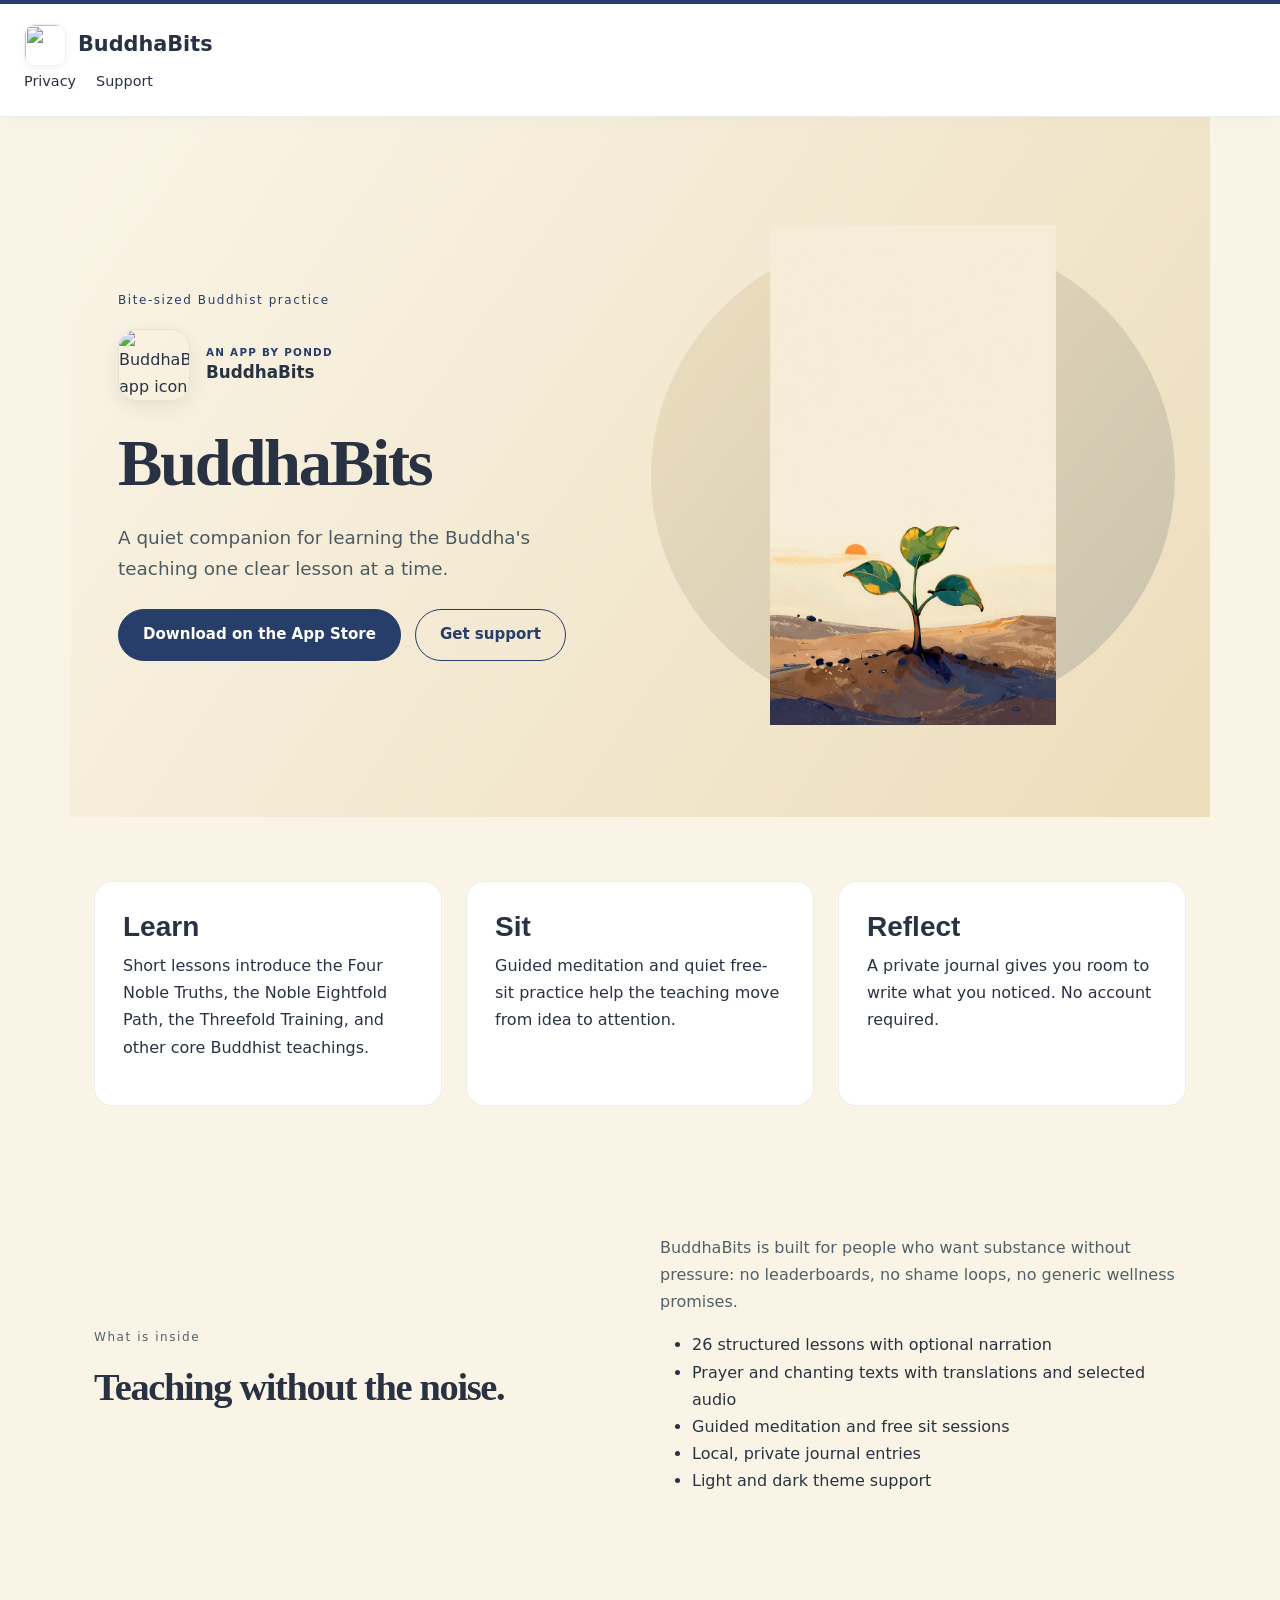
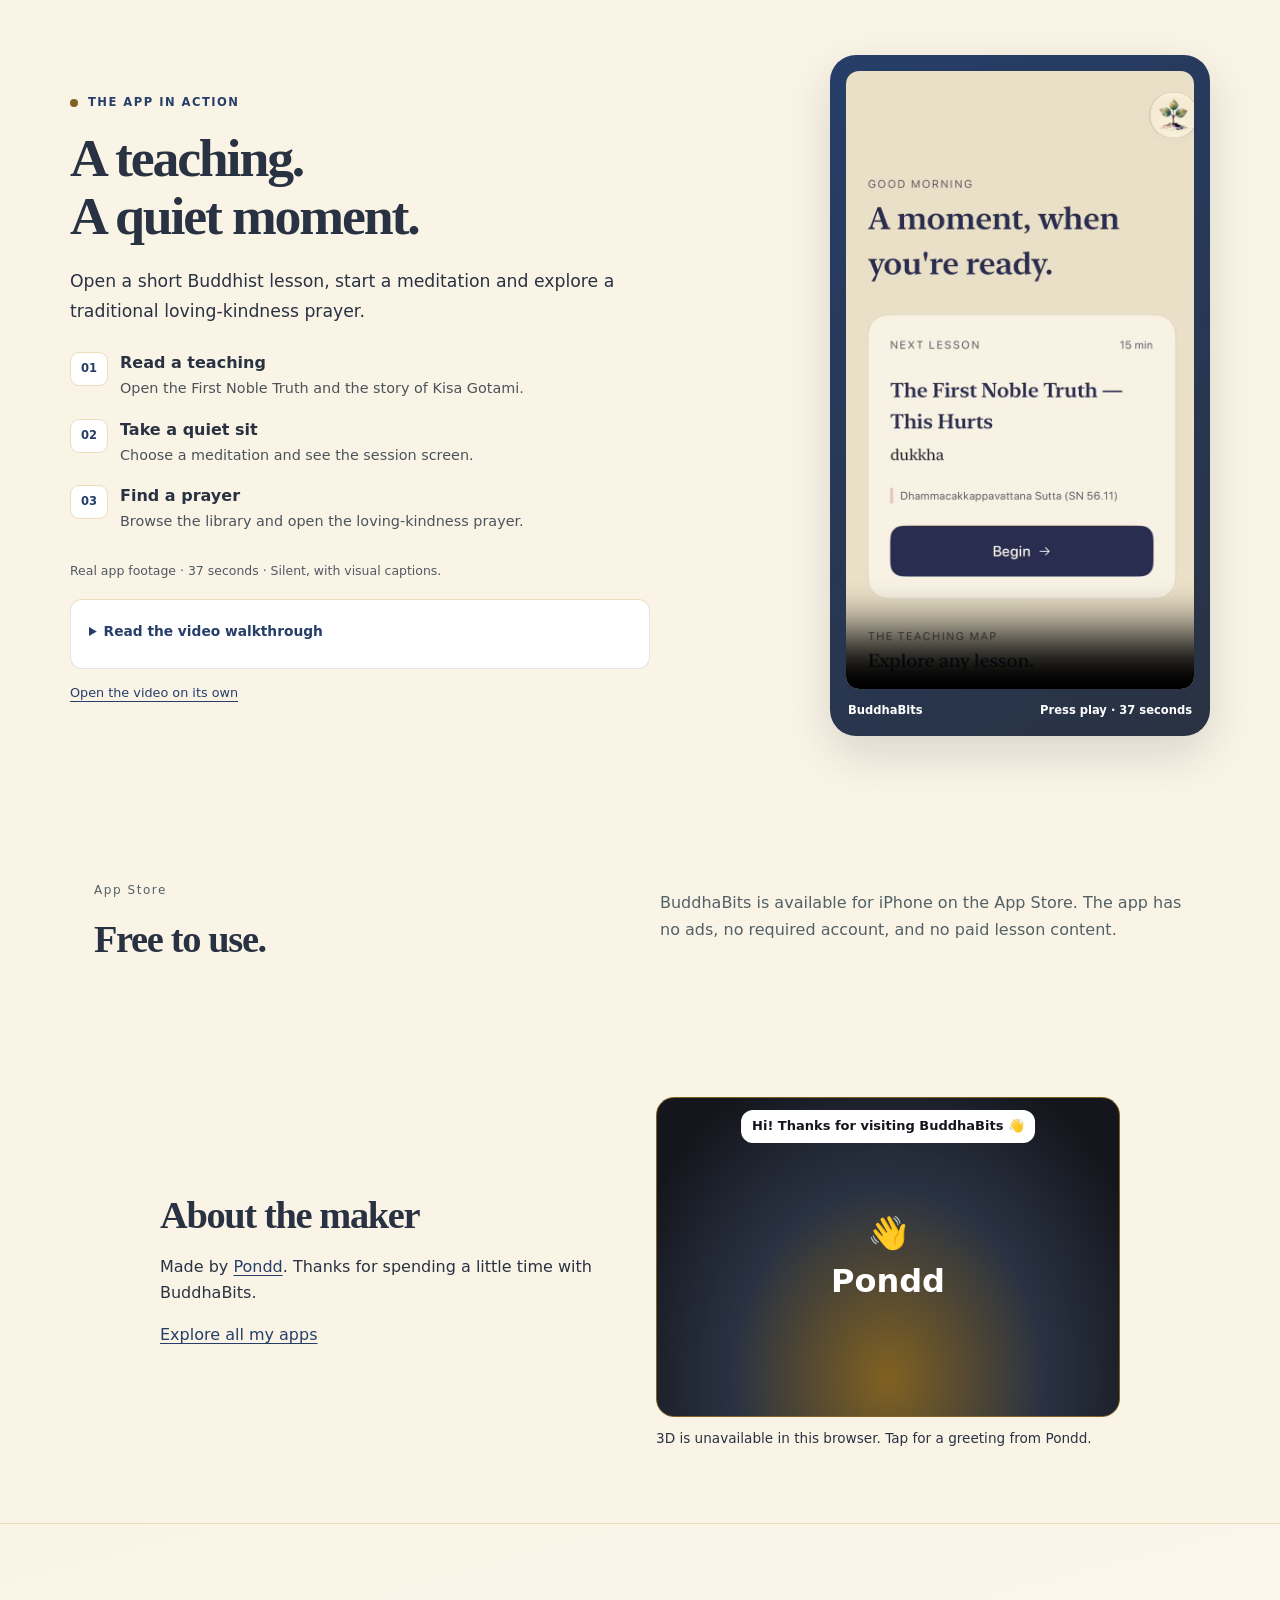
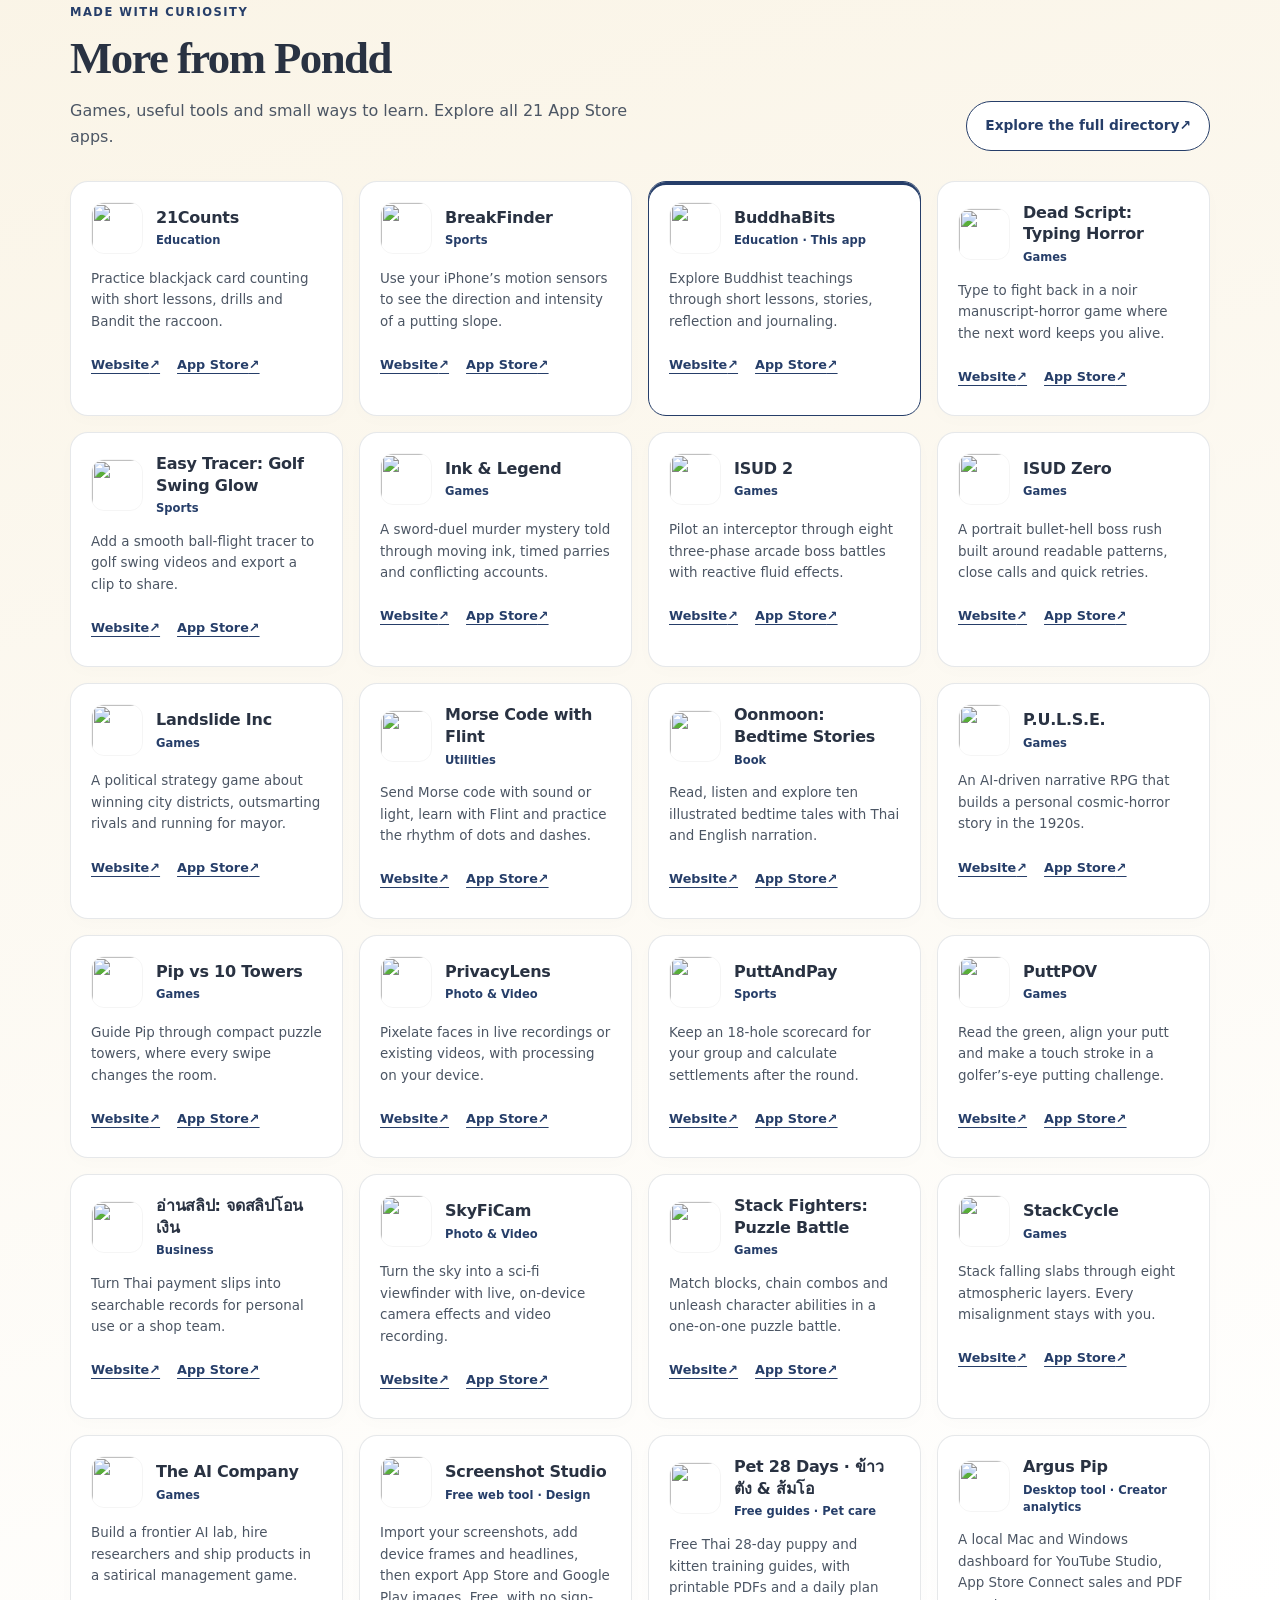
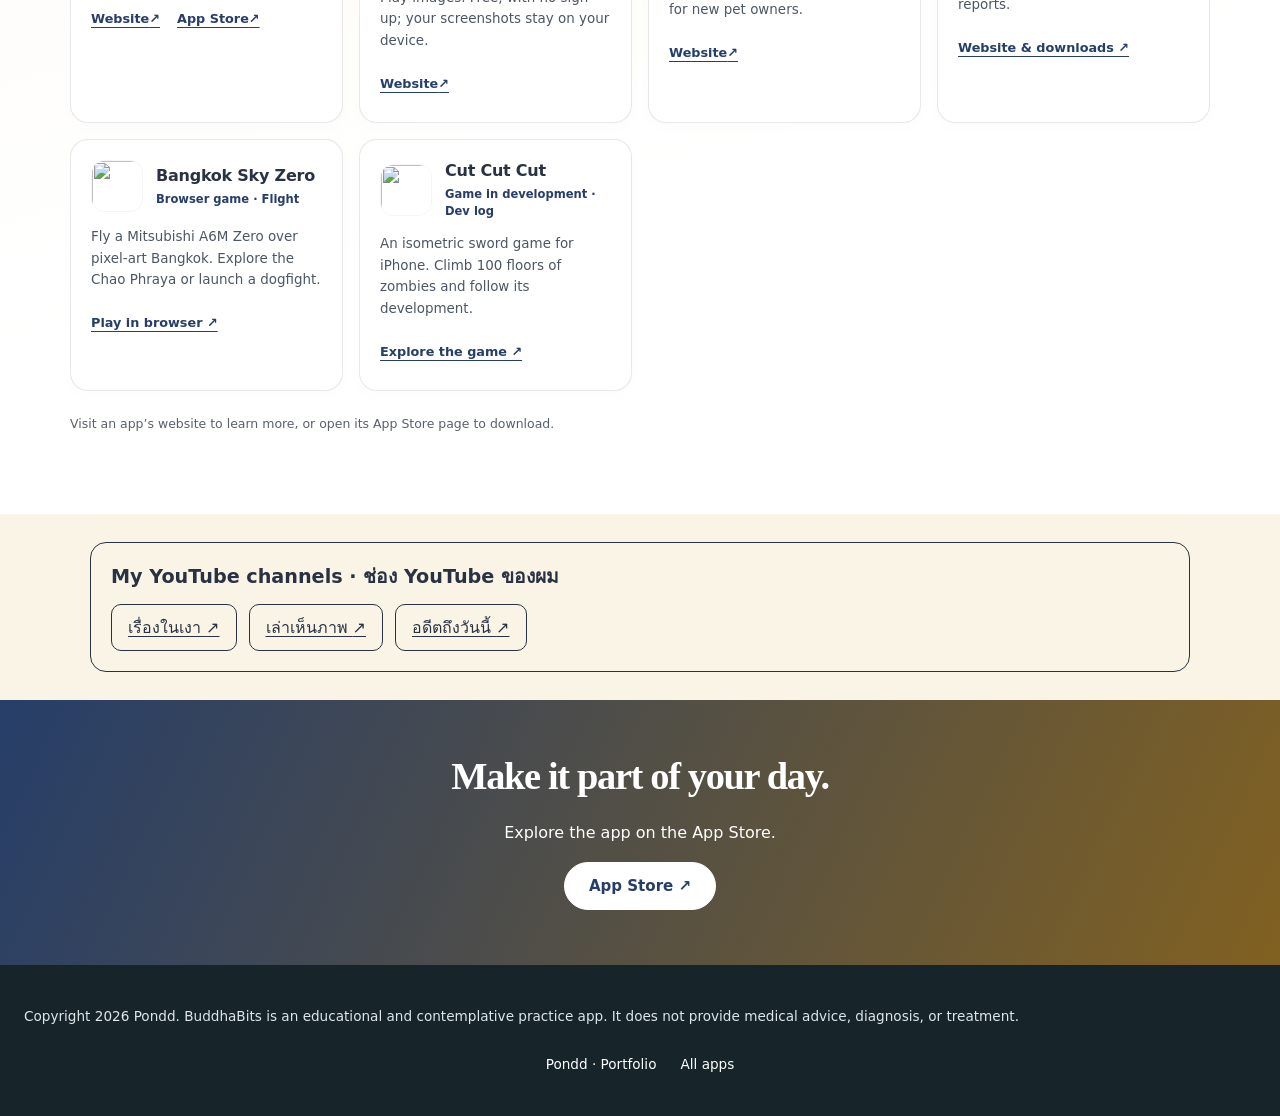
==== commit 934e3cdc: "Show the BuddhaBits app in action" ====
--- a/index.html
+++ b/index.html
@@ -14,6 +14,7 @@
 <script type="module" src="pondd-character/init.js"></script>
 <link rel="stylesheet" href="app-family/brand.css?v=20261112">
 <link rel="icon" href="https://pond1982.github.io/Pondd-Page/assets/app-icons/6764710521.webp" type="image/webp">
+<link rel="stylesheet" href="highlights/highlights.css">
 </head>
 <body data-app-theme="lotus-ink">
 <header class="site-header">
@@ -73,6 +74,33 @@
 </ul>
 </div>
 </section>
+<!-- APP HIGHLIGHTS START -->
+<section class="app-highlights" id="highlights" aria-labelledby="highlight-title">
+  <div class="app-highlight-inner">
+    <div class="app-highlight-copy">
+      <p class="app-highlight-kicker">The app in action</p>
+      <h2 id="highlight-title">A teaching.<br>A quiet moment.</h2>
+      <p class="app-highlight-intro">Open a short Buddhist lesson, start a meditation and explore a traditional loving-kindness prayer.</p>
+      <ol class="app-highlight-beats">
+        <li><span class="beat-number" aria-hidden="true">01</span><div><strong>Read a teaching</strong><p>Open the First Noble Truth and the story of Kisa Gotami.</p></div></li>
+        <li><span class="beat-number" aria-hidden="true">02</span><div><strong>Take a quiet sit</strong><p>Choose a meditation and see the session screen.</p></div></li>
+        <li><span class="beat-number" aria-hidden="true">03</span><div><strong>Find a prayer</strong><p>Browse the library and open the loving-kindness prayer.</p></div></li>
+      </ol>
+      <p class="app-highlight-note" id="highlight-description">Real app footage · 37 seconds · Silent, with visual captions.</p>
+      <details class="app-highlight-transcript"><summary>Read the video walkthrough</summary><p>A welcome screen offers a choice of learning levels. The home screen shows a daily teaching. The First Noble Truth lesson opens the story of Kisa Gotami. The meditation screen lists sessions. A quiet sit begins. The app returns from the meditation session. The prayer library opens. The loving-kindness prayer player shows its timer advancing.</p></details>
+      <p class="app-highlight-fallback"><a href="highlights/buddhabits-highlight.mp4">Open the video on its own</a></p>
+    </div>
+    <figure class="app-highlight-player">
+      <video controls muted playsinline preload="none" width="720" height="1280" poster="highlights/buddhabits-poster.jpg" aria-label="BuddhaBits app highlight" aria-describedby="highlight-description">
+        <source src="highlights/buddhabits-highlight.mp4" type="video/mp4">
+        <track kind="captions" src="highlights/buddhabits-en.vtt" srclang="en" label="Visual guide (silent)" default>
+        <p>Your browser cannot play this video. <a href="highlights/buddhabits-highlight.mp4">Open the MP4</a> or read the walkthrough above.</p>
+      </video>
+      <figcaption><span>BuddhaBits</span><span>Press play · 37 seconds</span></figcaption>
+    </figure>
+  </div>
+</section>
+<!-- APP HIGHLIGHTS END -->
 <section class="section split" id="app-store">
 <div>
 <p class="eyebrow">App Store</p>
--- a/highlights/highlights.css
+++ b/highlights/highlights.css
@@ -0,0 +1,27 @@
+/* Native app highlights. Inherits each app's current brand palette. */
+body .app-highlights{padding:80px 24px;background:var(--brand-tint,#f4f5f7);color:var(--brand-ink,#202a30);scroll-margin-top:30px}
+body .app-highlight-inner{width:100%;max-width:1140px;margin:auto;display:grid;grid-template-columns:minmax(0,1fr) minmax(0,380px);gap:clamp(28px,6vw,80px);align-items:center}
+body .app-highlight-copy{min-width:0;max-width:580px}
+body .app-highlight-kicker{display:inline-flex;align-items:center;gap:10px;color:var(--brand-accent);font:750 .72rem/1.5 system-ui,sans-serif;letter-spacing:.13em;text-transform:uppercase;margin:0 0 18px}
+body .app-highlight-kicker:before{content:"";width:8px;height:8px;border-radius:50%;background:var(--brand-secondary)}
+body .app-highlights h2{font-size:clamp(2.2rem,4.2vw,3.7rem);line-height:1.08;letter-spacing:-.04em;margin:0 0 22px;color:var(--brand-ink)}
+body .app-highlight-intro{font-size:1.08rem;line-height:1.7;margin:0 0 26px}
+body .app-highlight-beats{list-style:none;margin:0 0 28px;padding:0;display:grid;gap:18px}
+body .app-highlight-beats li{display:grid;grid-template-columns:38px 1fr;gap:12px;align-items:start;margin:0;padding:0}
+body .app-highlight-beats .beat-number{display:flex;align-items:center;justify-content:center;min-height:34px;border:1px solid var(--brand-soft);border-radius:9px;color:var(--brand-accent);background:#fff;font:750 .72rem/1.5 system-ui,sans-serif}
+body .app-highlight-beats strong{display:block;font-size:1rem;line-height:1.4;margin:0 0 3px}
+body .app-highlight-beats p{font-size:.9rem;line-height:1.6;margin:0;color:#4b535b}
+body .app-highlight-note{font-size:.78rem;line-height:1.6;color:#515963;margin:0 0 18px}
+body .app-highlight-transcript{border-top:1px solid var(--brand-soft);padding-top:14px;margin:0;font-size:.86rem;line-height:1.65}
+body .app-highlight-transcript summary{cursor:pointer;color:var(--brand-accent);font-weight:700;padding:6px 0;min-height:36px}
+body .app-highlight-transcript p{margin:12px 0 0}
+body .app-highlight-player{margin:0;min-width:0;box-sizing:border-box;padding:16px;border-radius:26px;background:linear-gradient(145deg,var(--brand-accent),var(--brand-ink));box-shadow:0 18px 46px #14223825;color:#fff}
+body .app-highlight-player video{display:block;width:100%;height:auto;aspect-ratio:720/1280;object-fit:contain;background:#111;border-radius:13px}
+body .app-highlight-player video::cue{font:500 14px/1.5 system-ui,sans-serif;background:#101820e8;color:#fff}
+body .app-highlight-player figcaption{display:flex;align-items:center;justify-content:space-between;flex-wrap:wrap;gap:4px 12px;margin:12px 2px 0;font:650 .72rem/1.6 system-ui,sans-serif;color:#fff}
+body .app-highlights a:focus-visible,body .app-highlights summary:focus-visible,body .app-highlights video:focus-visible{outline:3px solid var(--brand-secondary);outline-offset:5px}
+body .app-highlight-fallback{font-size:.8rem;line-height:1.5;margin:14px 0 0}
+body .app-highlight-fallback a{color:var(--brand-accent);text-decoration:underline;text-underline-offset:4px}
+@media(max-width:760px){body .app-highlights{padding:56px 20px}body .app-highlight-inner{grid-template-columns:1fr;gap:28px}body .app-highlight-player{max-width:380px;width:100%;margin-inline:auto}body .app-highlights h2{font-size:clamp(2.1rem,8vw,3rem)}}
+@media(max-width:380px){body .app-highlights{padding-inline:16px}body .app-highlight-player{padding:10px;border-radius:20px}body .app-highlight-player figcaption{font-size:.65rem}}
+@media(prefers-reduced-motion:reduce){body .app-highlights *{animation:none!important;transition:none!important}}
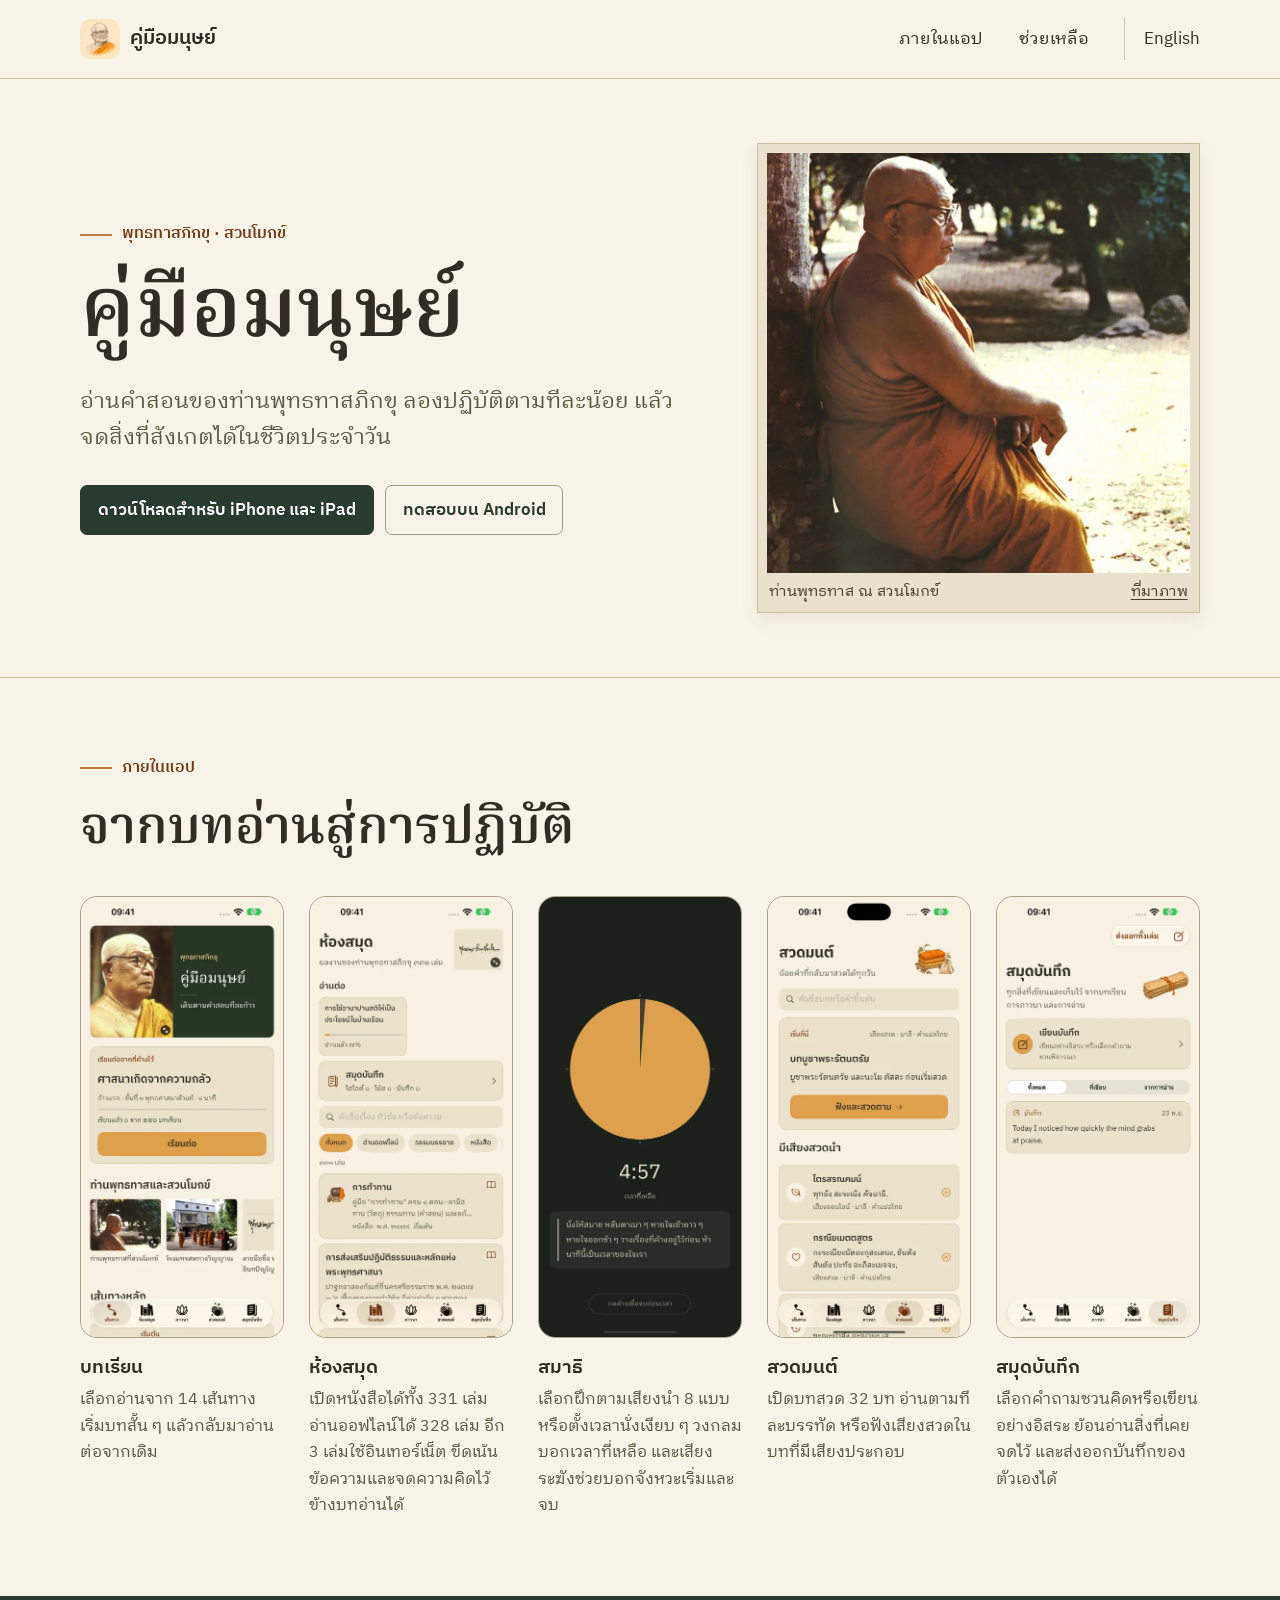
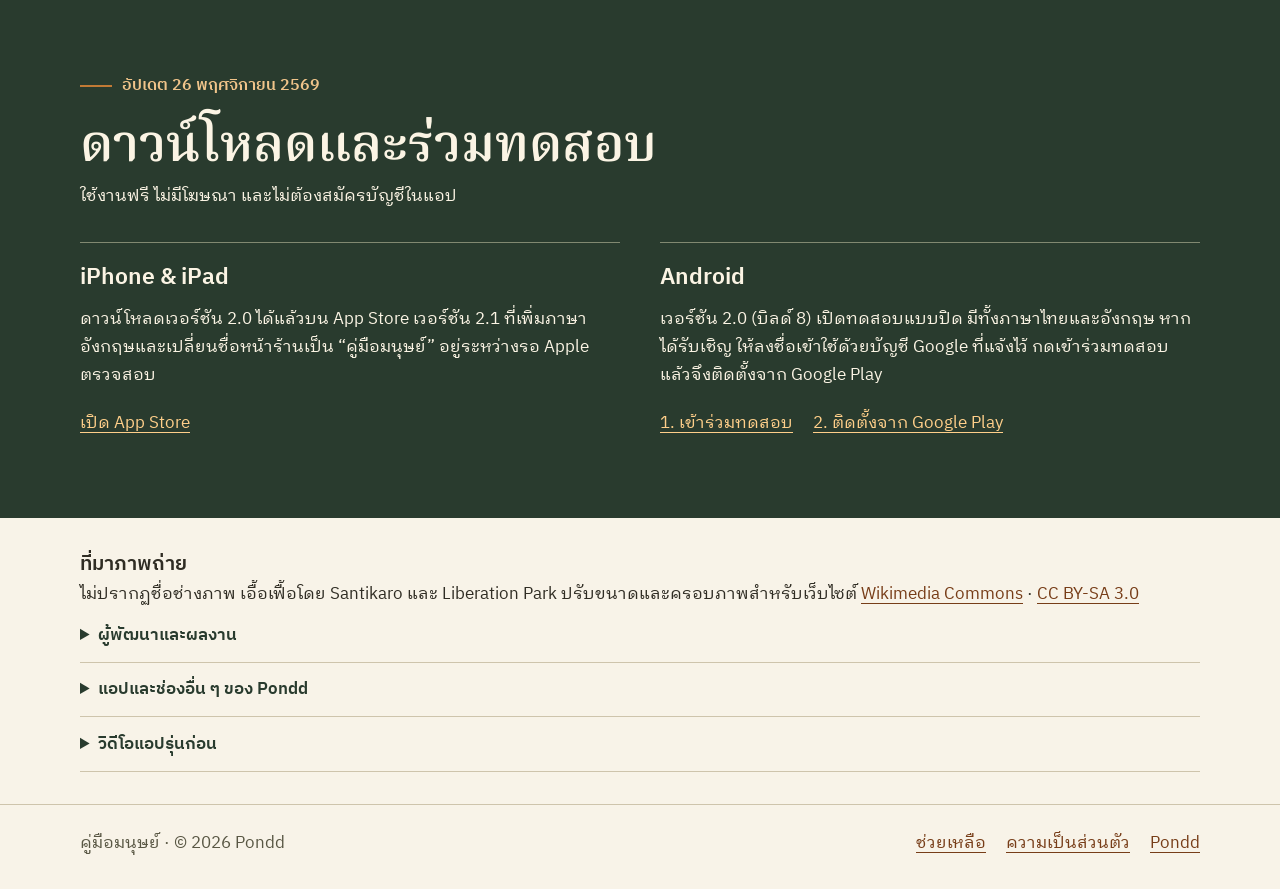
==== commit 4b50515c: "Rename the companion site to คู่มือมนุษย์ and publish bilingual app guides" ====
--- a/index.html
+++ b/index.html
@@ -1,136 +1,51 @@
-<!DOCTYPE html>
-
-<html lang="en">
-<head><link href="assets/new-age/styles.css" rel="stylesheet"/>
-<meta charset="utf-8"/>
-<meta content="width=device-width, initial-scale=1" name="viewport"/>
-<title>BuddhaBits - Bite-sized Buddhist practice</title>
-<meta content="BuddhaBits is a quiet app for learning Buddhist teachings through short lessons, meditation, prayer, and private journaling." name="description"/>
-
-<link href="assets/new-age/app.css" rel="stylesheet"/>
-<!-- Pondd's About-section Easter egg -->
+<!doctype html>
+<html lang="th"><head>
+<meta charset="utf-8">
+<meta name="viewport" content="width=device-width,initial-scale=1">
+<meta name="theme-color" content="#293b2e">
+<title>คู่มือมนุษย์ · อ่านและปฏิบัติธรรมตามแนวพุทธทาสภิกขุ</title>
+<meta name="description" content="อ่านคำสอนของท่านพุทธทาสภิกขุ ลองปฏิบัติตามทีละน้อย แล้วจดสิ่งที่สังเกตได้ในชีวิตประจำวัน">
+<meta property="og:title" content="คู่มือมนุษย์ · อ่านและปฏิบัติธรรมตามแนวพุทธทาสภิกขุ">
+<meta property="og:description" content="อ่านคำสอนของท่านพุทธทาสภิกขุ ลองปฏิบัติตามทีละน้อย แล้วจดสิ่งที่สังเกตได้ในชีวิตประจำวัน">
+<meta property="og:site_name" content="คู่มือมนุษย์">
+<meta property="og:type" content="website">
+<meta property="og:locale" content="th_TH">
+<meta property="og:image" content="https://pond1982.github.io/BuddhaBits-web/assets/reader/share.jpg">
+<meta property="og:image:alt" content="ท่านพุทธทาสภิกขุที่สวนโมกข์">
+<meta property="og:url" content="https://pond1982.github.io/BuddhaBits-web/index.html">
+<link rel="icon" href="assets/reader/icon.png">
+<link rel="canonical" href="https://pond1982.github.io/BuddhaBits-web/index.html">
+<link rel="alternate" hreflang="th" href="https://pond1982.github.io/BuddhaBits-web/index.html">
+<link rel="alternate" hreflang="en" href="https://pond1982.github.io/BuddhaBits-web/en.html">
+<link rel="alternate" hreflang="x-default" href="https://pond1982.github.io/BuddhaBits-web/index.html">
 <link rel="stylesheet" href="pondd-character/character.css">
 <script type="importmap">{"imports":{"three":"https://cdn.jsdelivr.net/npm/three@0.160.0/build/three.module.js","three/addons/":"https://cdn.jsdelivr.net/npm/three@0.160.0/examples/jsm/"}}</script>
 <script type="module" src="pondd-character/init.js"></script>
-<link rel="stylesheet" href="app-family/brand.css?v=20261112">
-<link rel="icon" href="https://pond1982.github.io/Pondd-Page/assets/app-icons/6764710521.webp" type="image/webp">
-<link rel="stylesheet" href="highlights/highlights.css">
-</head>
-<body data-app-theme="lotus-ink">
-<header class="site-header">
-<a class="brand" href="index.html"><img class="app-brand-icon" src="https://pond1982.github.io/Pondd-Page/assets/app-icons/6764710521.webp" width="42" height="42" alt="" decoding="async">
-
-<span>BuddhaBits</span>
-</a>
-<nav aria-label="Main navigation" class="nav">
-<a href="privacy.html">Privacy</a>
-<a href="support.html">Support</a>
-</nav>
-</header>
-<main>
-<section class="hero masthead row gx-5 align-items-center">
-<div>
-<p class="eyebrow">Bite-sized Buddhist practice</p>
-<div class="app-identity"><img class="app-identity-icon" src="https://pond1982.github.io/Pondd-Page/assets/app-icons/6764710521.webp" width="72" height="72" alt="BuddhaBits app icon" decoding="async"><span><small>An app by Pondd</small><strong>BuddhaBits</strong></span></div><h1>BuddhaBits</h1>
-<p class="lede">A quiet companion for learning the Buddha's teaching one clear lesson at a time.</p>
-<div class="hero-actions">
-<a class="button" href="https://apps.apple.com/gb/app/buddhabits/id6764710521">Download on the App Store</a>
-<a class="button secondary" href="support.html">Get support</a>
-</div>
-</div>
-<figure class="hero-art">
-<img alt="A warm hand-painted BuddhaBits illustration with a quiet contemplative mood." src="assets/onboarding-hero.png"/>
-</figure>
-</section>
-<section class="section">
-<div class="grid">
-<article class="feature">
-<h3>Learn</h3>
-<p>Short lessons introduce the Four Noble Truths, the Noble Eightfold Path, the Threefold Training, and other core Buddhist teachings.</p>
-</article>
-<article class="feature">
-<h3>Sit</h3>
-<p>Guided meditation and quiet free-sit practice help the teaching move from idea to attention.</p>
-</article>
-<article class="feature">
-<h3>Reflect</h3>
-<p>A private journal gives you room to write what you noticed. No account required.</p>
-</article>
-</div>
-</section>
-<section class="section split">
-<div>
-<p class="eyebrow">What is inside</p>
-<h2>Teaching without the noise.</h2>
-</div>
-<div>
-<p>BuddhaBits is built for people who want substance without pressure: no leaderboards, no shame loops, no generic wellness promises.</p>
-<ul class="source-list">
-<li>26 structured lessons with optional narration</li>
-<li>Prayer and chanting texts with translations and selected audio</li>
-<li>Guided meditation and free sit sessions</li>
-<li>Local, private journal entries</li>
-<li>Light and dark theme support</li>
-</ul>
-</div>
-</section>
-<!-- APP HIGHLIGHTS START -->
-<section class="app-highlights" id="highlights" aria-labelledby="highlight-title">
-  <div class="app-highlight-inner">
-    <div class="app-highlight-copy">
-      <p class="app-highlight-kicker">The app in action</p>
-      <h2 id="highlight-title">A teaching.<br>A quiet moment.</h2>
-      <p class="app-highlight-intro">Open a short Buddhist lesson, start a meditation and explore a traditional loving-kindness prayer.</p>
-      <ol class="app-highlight-beats">
-        <li><span class="beat-number" aria-hidden="true">01</span><div><strong>Read a teaching</strong><p>Open the First Noble Truth and the story of Kisa Gotami.</p></div></li>
-        <li><span class="beat-number" aria-hidden="true">02</span><div><strong>Take a quiet sit</strong><p>Choose a meditation and see the session screen.</p></div></li>
-        <li><span class="beat-number" aria-hidden="true">03</span><div><strong>Find a prayer</strong><p>Browse the library and open the loving-kindness prayer.</p></div></li>
-      </ol>
-      <p class="app-highlight-note" id="highlight-description">Real app footage · 37 seconds · Silent, with visual captions.</p>
-      <details class="app-highlight-transcript"><summary>Read the video walkthrough</summary><p>A welcome screen offers a choice of learning levels. The home screen shows a daily teaching. The First Noble Truth lesson opens the story of Kisa Gotami. The meditation screen lists sessions. A quiet sit begins. The app returns from the meditation session. The prayer library opens. The loving-kindness prayer player shows its timer advancing.</p></details>
-      <p class="app-highlight-fallback"><a href="highlights/buddhabits-highlight.mp4">Open the video on its own</a></p>
-    </div>
-    <figure class="app-highlight-player">
-      <video controls muted playsinline preload="none" width="720" height="1280" poster="highlights/buddhabits-poster.jpg" aria-label="BuddhaBits app highlight" aria-describedby="highlight-description">
-        <source src="highlights/buddhabits-highlight.mp4" type="video/mp4">
-        <track kind="captions" src="highlights/buddhabits-en.vtt" srclang="en" label="Visual guide (silent)" default>
-        <p>Your browser cannot play this video. <a href="highlights/buddhabits-highlight.mp4">Open the MP4</a> or read the walkthrough above.</p>
-      </video>
-      <figcaption><span>BuddhaBits</span><span>Press play · 37 seconds</span></figcaption>
-    </figure>
-  </div>
-</section>
-<!-- APP HIGHLIGHTS END -->
-<section class="section split" id="app-store">
-<div>
-<p class="eyebrow">App Store</p>
-<h2>Free to use.</h2>
-</div>
-<p>BuddhaBits is available for iPhone on the App Store. The app has no ads, no required account, and no paid lesson content.</p>
-</section>
-
-<!-- Pondd character start -->
-<section class="pondd-about" id="about" data-pondd-character data-character-locale="en" aria-label="About the maker"><div class="pondd-about-inner"><div><h2>About the maker</h2><p>Made by <a href="https://pond1982.github.io/Pondd-Page/">Pondd</a>. Thanks for spending a little time with BuddhaBits.</p><p><a href="https://pond1982.github.io/Pondd-Page/index.html#apps">Explore all my apps</a></p></div><div><button class="pondd-character-stage" type="button" aria-label="Change Pondd’s dance" aria-describedby="pondd-character-hint"><span class="pondd-character-fallback" aria-hidden="true">👋<br>Pondd</span><span class="bubble" role="status" aria-live="polite">Hi! Thanks for visiting BuddhaBits 👋</span></button><p class="pondd-character-hint" id="pondd-character-hint">Tap the character or press Enter to change the dance.</p><button class="pondd-character-pause" type="button" aria-pressed="false" hidden>Pause dancing</button><noscript><p>The 3D Easter egg needs JavaScript. You can still explore the rest of the site.</p></noscript></div></div><script type="application/json" class="pondd-character-lines">["Hi! Thanks for visiting BuddhaBits 👋", "Tap me to change the dance!", "ขอบคุณที่แวะมาครับ 🙏", "A little pause. A little smile.", "Like it? Explore my other apps ♥", "One more spin!"]</script></section>
-<!-- Pondd character end -->
-<!-- APP FAMILY START -->
-<section class="app-family" id="more-apps" aria-labelledby="app-family-title"><div class="app-family-inner"><div class="app-family-heading"><div><p class="app-family-kicker">Made with curiosity</p><h2 id="app-family-title">More from Pondd</h2><p class="app-family-intro">Games, useful tools and small ways to learn. Explore all 21 App Store apps.</p></div><a class="app-family-directory" href="https://pond1982.github.io/Pondd-Page/apps.html">Explore the full directory <span aria-hidden="true">↗</span></a></div><ul class="app-family-list" role="list"><li class="app-family-item" data-app-id="6763789288"><article aria-labelledby="family-6763789288"><div class="app-family-card-top"><img class="app-family-icon" src="https://pond1982.github.io/Pondd-Page/assets/app-icons/6763789288.webp" width="52" height="52" alt="" decoding="async" loading="lazy"><div><h3 id="family-6763789288">21Counts</h3><p class="app-family-meta">Education</p></div></div><p class="app-family-summary" lang="en">Practice blackjack card counting with short lessons, drills and Bandit the raccoon.</p><div class="app-family-links"><a href="https://pond1982.github.io/21Counts-Web/" aria-label="21Counts website">Website <span aria-hidden="true">↗</span></a><a href="https://apps.apple.com/gb/app/21counts/id6763789288" aria-label="21Counts on the App Store">App Store <span aria-hidden="true">↗</span></a></div></article></li><li class="app-family-item" data-app-id="6752389773"><article aria-labelledby="family-6752389773"><div class="app-family-card-top"><img class="app-family-icon" src="https://pond1982.github.io/Pondd-Page/assets/app-icons/6752389773.webp" width="52" height="52" alt="" decoding="async" loading="lazy"><div><h3 id="family-6752389773">BreakFinder</h3><p class="app-family-meta">Sports</p></div></div><p class="app-family-summary" lang="en">Use your iPhone’s motion sensors to see the direction and intensity of a putting slope.</p><div class="app-family-links"><a href="https://breakfinderweb.pages.dev/" aria-label="BreakFinder website">Website <span aria-hidden="true">↗</span></a><a href="https://apps.apple.com/gb/app/breakfinder/id6752389773" aria-label="BreakFinder on the App Store">App Store <span aria-hidden="true">↗</span></a></div></article></li><li class="app-family-item is-current" data-app-id="6764710521"><article aria-labelledby="family-6764710521"><div class="app-family-card-top"><img class="app-family-icon" src="https://pond1982.github.io/Pondd-Page/assets/app-icons/6764710521.webp" width="52" height="52" alt="" decoding="async" loading="lazy"><div><h3 id="family-6764710521">BuddhaBits</h3><p class="app-family-meta">Education · This app</p></div></div><p class="app-family-summary" lang="en">Explore Buddhist teachings through short lessons, stories, reflection and journaling.</p><div class="app-family-links"><a href="https://pond1982.github.io/BuddhaBits-web/index.html" aria-label="BuddhaBits website">Website <span aria-hidden="true">↗</span></a><a href="https://apps.apple.com/gb/app/buddhabits/id6764710521" aria-label="BuddhaBits on the App Store">App Store <span aria-hidden="true">↗</span></a></div></article></li><li class="app-family-item" data-app-id="6775353218"><article aria-labelledby="family-6775353218"><div class="app-family-card-top"><img class="app-family-icon" src="https://pond1982.github.io/Pondd-Page/assets/app-icons/6775353218.webp" width="52" height="52" alt="" decoding="async" loading="lazy"><div><h3 id="family-6775353218">Dead Script: Typing Horror</h3><p class="app-family-meta">Games</p></div></div><p class="app-family-summary" lang="en">Type to fight back in a noir manuscript-horror game where the next word keeps you alive.</p><div class="app-family-links"><a href="https://pond1982.github.io/iosdeadscriptweb/index.html" aria-label="Dead Script: Typing Horror website">Website <span aria-hidden="true">↗</span></a><a href="https://apps.apple.com/gb/app/dead-script-typing-horror/id6775353218" aria-label="Dead Script: Typing Horror on the App Store">App Store <span aria-hidden="true">↗</span></a></div></article></li><li class="app-family-item" data-app-id="6753145486"><article aria-labelledby="family-6753145486"><div class="app-family-card-top"><img class="app-family-icon" src="https://pond1982.github.io/Pondd-Page/assets/app-icons/6753145486.webp" width="52" height="52" alt="" decoding="async" loading="lazy"><div><h3 id="family-6753145486">Easy Tracer: Golf Swing Glow</h3><p class="app-family-meta">Sports</p></div></div><p class="app-family-summary" lang="en">Add a smooth ball-flight tracer to golf swing videos and export a clip to share.</p><div class="app-family-links"><a href="https://easy-tracer-web.pages.dev/" aria-label="Easy Tracer: Golf Swing Glow website">Website <span aria-hidden="true">↗</span></a><a href="https://apps.apple.com/gb/app/easy-tracer-golf-swing-glow/id6753145486" aria-label="Easy Tracer: Golf Swing Glow on the App Store">App Store <span aria-hidden="true">↗</span></a></div></article></li><li class="app-family-item" data-app-id="6830747339"><article aria-labelledby="family-6830747339"><div class="app-family-card-top"><img class="app-family-icon" src="https://pond1982.github.io/Pondd-Page/assets/app-icons/6830747339.webp" width="52" height="52" alt="" decoding="async" loading="lazy"><div><h3 id="family-6830747339">Ink &amp; Legend</h3><p class="app-family-meta">Games</p></div></div><p class="app-family-summary" lang="en">A sword-duel murder mystery told through moving ink, timed parries and conflicting accounts.</p><div class="app-family-links"><a href="https://pond1982.github.io/ink-and-legend-site/" aria-label="Ink &amp; Legend website">Website <span aria-hidden="true">↗</span></a><a href="https://apps.apple.com/gb/app/ink-legend/id6830747339" aria-label="Ink &amp; Legend on the App Store">App Store <span aria-hidden="true">↗</span></a></div></article></li><li class="app-family-item" data-app-id="6824559010"><article aria-labelledby="family-6824559010"><div class="app-family-card-top"><img class="app-family-icon" src="https://pond1982.github.io/Pondd-Page/assets/app-icons/6824559010.webp" width="52" height="52" alt="" decoding="async" loading="lazy"><div><h3 id="family-6824559010">ISUD 2</h3><p class="app-family-meta">Games</p></div></div><p class="app-family-summary" lang="en">Pilot an interceptor through eight three-phase arcade boss battles with reactive fluid effects.</p><div class="app-family-links"><a href="https://pond1982.github.io/ISUD-Website/isud2-support.html" aria-label="ISUD 2 website">Website <span aria-hidden="true">↗</span></a><a href="https://apps.apple.com/gb/app/isud-2/id6824559010" aria-label="ISUD 2 on the App Store">App Store <span aria-hidden="true">↗</span></a></div></article></li><li class="app-family-item" data-app-id="6765926399"><article aria-labelledby="family-6765926399"><div class="app-family-card-top"><img class="app-family-icon" src="https://pond1982.github.io/Pondd-Page/assets/app-icons/6765926399.webp" width="52" height="52" alt="" decoding="async" loading="lazy"><div><h3 id="family-6765926399">ISUD Zero</h3><p class="app-family-meta">Games</p></div></div><p class="app-family-summary" lang="en">A portrait bullet-hell boss rush built around readable patterns, close calls and quick retries.</p><div class="app-family-links"><a href="https://pond1982.github.io/ISUD-Website/" aria-label="ISUD Zero website">Website <span aria-hidden="true">↗</span></a><a href="https://apps.apple.com/gb/app/isud-zero/id6765926399" aria-label="ISUD Zero on the App Store">App Store <span aria-hidden="true">↗</span></a></div></article></li><li class="app-family-item" data-app-id="6761601860"><article aria-labelledby="family-6761601860"><div class="app-family-card-top"><img class="app-family-icon" src="https://pond1982.github.io/Pondd-Page/assets/app-icons/6761601860.webp" width="52" height="52" alt="" decoding="async" loading="lazy"><div><h3 id="family-6761601860">Landslide Inc</h3><p class="app-family-meta">Games</p></div></div><p class="app-family-summary" lang="en">A political strategy game about winning city districts, outsmarting rivals and running for mayor.</p><div class="app-family-links"><a href="https://pond1982.github.io/Landslide-Web/index.html" aria-label="Landslide Inc website">Website <span aria-hidden="true">↗</span></a><a href="https://apps.apple.com/gb/app/landslide-inc/id6761601860" aria-label="Landslide Inc on the App Store">App Store <span aria-hidden="true">↗</span></a></div></article></li><li class="app-family-item" data-app-id="6818069855"><article aria-labelledby="family-6818069855"><div class="app-family-card-top"><img class="app-family-icon" src="https://pond1982.github.io/Pondd-Page/assets/app-icons/6818069855.webp" width="52" height="52" alt="" decoding="async" loading="lazy"><div><h3 id="family-6818069855">Morse Code with Flint</h3><p class="app-family-meta">Utilities</p></div></div><p class="app-family-summary" lang="en">Send Morse code with sound or light, learn with Flint and practice the rhythm of dots and dashes.</p><div class="app-family-links"><a href="https://pond1982.github.io/Morse-Support-Site/" aria-label="Morse Code with Flint website">Website <span aria-hidden="true">↗</span></a><a href="https://apps.apple.com/gb/app/morse-code-with-flint/id6818069855" aria-label="Morse Code with Flint on the App Store">App Store <span aria-hidden="true">↗</span></a></div></article></li><li class="app-family-item" data-app-id="6821338637"><article aria-labelledby="family-6821338637"><div class="app-family-card-top"><img class="app-family-icon" src="https://pond1982.github.io/Pondd-Page/assets/app-icons/6821338637.webp" width="52" height="52" alt="" decoding="async" loading="lazy"><div><h3 id="family-6821338637">Oonmoon: Bedtime Stories</h3><p class="app-family-meta">Book</p></div></div><p class="app-family-summary" lang="en">Read, listen and explore ten illustrated bedtime tales with Thai and English narration.</p><div class="app-family-links"><a href="https://pond1982.github.io/Oonmoon-Website/en/" aria-label="Oonmoon: Bedtime Stories website">Website <span aria-hidden="true">↗</span></a><a href="https://apps.apple.com/gb/app/oonmoon-bedtime-stories/id6821338637" aria-label="Oonmoon: Bedtime Stories on the App Store">App Store <span aria-hidden="true">↗</span></a></div></article></li><li class="app-family-item" data-app-id="6762054116"><article aria-labelledby="family-6762054116"><div class="app-family-card-top"><img class="app-family-icon" src="https://pond1982.github.io/Pondd-Page/assets/app-icons/6762054116.webp" width="52" height="52" alt="" decoding="async" loading="lazy"><div><h3 id="family-6762054116">P.U.L.S.E.</h3><p class="app-family-meta">Games</p></div></div><p class="app-family-summary" lang="en">An AI-driven narrative RPG that builds a personal cosmic-horror story in the 1920s.</p><div class="app-family-links"><a href="https://pulse-web-5vx.pages.dev/" aria-label="P.U.L.S.E. website">Website <span aria-hidden="true">↗</span></a><a href="https://apps.apple.com/gb/app/p-u-l-s-e/id6762054116" aria-label="P.U.L.S.E. on the App Store">App Store <span aria-hidden="true">↗</span></a></div></article></li><li class="app-family-item" data-app-id="6766553847"><article aria-labelledby="family-6766553847"><div class="app-family-card-top"><img class="app-family-icon" src="https://pond1982.github.io/Pondd-Page/assets/app-icons/6766553847.webp" width="52" height="52" alt="" decoding="async" loading="lazy"><div><h3 id="family-6766553847">Pip vs 10 Towers</h3><p class="app-family-meta">Games</p></div></div><p class="app-family-summary" lang="en">Guide Pip through compact puzzle towers, where every swipe changes the room.</p><div class="app-family-links"><a href="https://pond1982.github.io/StepBlade-Website/index.html" aria-label="Pip vs 10 Towers website">Website <span aria-hidden="true">↗</span></a><a href="https://apps.apple.com/gb/app/pip-vs-10-towers/id6766553847" aria-label="Pip vs 10 Towers on the App Store">App Store <span aria-hidden="true">↗</span></a></div></article></li><li class="app-family-item" data-app-id="6752596764"><article aria-labelledby="family-6752596764"><div class="app-family-card-top"><img class="app-family-icon" src="https://pond1982.github.io/Pondd-Page/assets/app-icons/6752596764.webp" width="52" height="52" alt="" decoding="async" loading="lazy"><div><h3 id="family-6752596764">PrivacyLens</h3><p class="app-family-meta">Photo &amp; Video</p></div></div><p class="app-family-summary" lang="en">Pixelate faces in live recordings or existing videos, with processing on your device.</p><div class="app-family-links"><a href="https://privacylensweb.pages.dev/" aria-label="PrivacyLens website">Website <span aria-hidden="true">↗</span></a><a href="https://apps.apple.com/gb/app/privacylens/id6752596764" aria-label="PrivacyLens on the App Store">App Store <span aria-hidden="true">↗</span></a></div></article></li><li class="app-family-item" data-app-id="6752640120"><article aria-labelledby="family-6752640120"><div class="app-family-card-top"><img class="app-family-icon" src="https://pond1982.github.io/Pondd-Page/assets/app-icons/6752640120.webp" width="52" height="52" alt="" decoding="async" loading="lazy"><div><h3 id="family-6752640120">PuttAndPay</h3><p class="app-family-meta">Sports</p></div></div><p class="app-family-summary" lang="en">Keep an 18-hole scorecard for your group and calculate settlements after the round.</p><div class="app-family-links"><a href="https://puttandpayweb.pages.dev/" aria-label="PuttAndPay website">Website <span aria-hidden="true">↗</span></a><a href="https://apps.apple.com/gb/app/puttandpay/id6752640120" aria-label="PuttAndPay on the App Store">App Store <span aria-hidden="true">↗</span></a></div></article></li><li class="app-family-item" data-app-id="6771718899"><article aria-labelledby="family-6771718899"><div class="app-family-card-top"><img class="app-family-icon" src="https://pond1982.github.io/Pondd-Page/assets/app-icons/6771718899.webp" width="52" height="52" alt="" decoding="async" loading="lazy"><div><h3 id="family-6771718899">PuttPOV</h3><p class="app-family-meta">Games</p></div></div><p class="app-family-summary" lang="en">Read the green, align your putt and make a touch stroke in a golfer’s-eye putting challenge.</p><div class="app-family-links"><a href="https://pond1982.github.io/PuttPOV-Website/" aria-label="PuttPOV website">Website <span aria-hidden="true">↗</span></a><a href="https://apps.apple.com/gb/app/puttpov/id6771718899" aria-label="PuttPOV on the App Store">App Store <span aria-hidden="true">↗</span></a></div></article></li><li class="app-family-item" data-app-id="6765605900"><article aria-labelledby="family-6765605900"><div class="app-family-card-top"><img class="app-family-icon" src="https://pond1982.github.io/Pondd-Page/assets/app-icons/6765605900.webp" width="52" height="52" alt="" decoding="async" loading="lazy"><div><h3 id="family-6765605900">อ่านสลิป: จดสลิปโอนเงิน</h3><p class="app-family-meta">Business</p></div></div><p class="app-family-summary" lang="en">Turn Thai payment slips into searchable records for personal use or a shop team.</p><div class="app-family-links"><a href="https://pond1982.github.io/ReadSlipWebsite/index.html" aria-label="อ่านสลิป: จดสลิปโอนเงิน website">Website <span aria-hidden="true">↗</span></a><a href="https://apps.apple.com/gb/app/%E0%B8%AD-%E0%B8%B2%E0%B8%99%E0%B8%AA%E0%B8%A5-%E0%B8%9B-%E0%B8%88%E0%B8%94%E0%B8%AA%E0%B8%A5-%E0%B8%9B%E0%B9%82%E0%B8%AD%E0%B8%99%E0%B9%80%E0%B8%87-%E0%B8%99/id6765605900" aria-label="อ่านสลิป: จดสลิปโอนเงิน on the App Store">App Store <span aria-hidden="true">↗</span></a></div></article></li><li class="app-family-item" data-app-id="6773614646"><article aria-labelledby="family-6773614646"><div class="app-family-card-top"><img class="app-family-icon" src="https://pond1982.github.io/Pondd-Page/assets/app-icons/6773614646.webp" width="52" height="52" alt="" decoding="async" loading="lazy"><div><h3 id="family-6773614646">SkyFiCam</h3><p class="app-family-meta">Photo &amp; Video</p></div></div><p class="app-family-summary" lang="en">Turn the sky into a sci-fi viewfinder with live, on-device camera effects and video recording.</p><div class="app-family-links"><a href="https://pond1982.github.io/SkyFiWeb/" aria-label="SkyFiCam website">Website <span aria-hidden="true">↗</span></a><a href="https://apps.apple.com/gb/app/skyficam/id6773614646" aria-label="SkyFiCam on the App Store">App Store <span aria-hidden="true">↗</span></a></div></article></li><li class="app-family-item" data-app-id="6762288266"><article aria-labelledby="family-6762288266"><div class="app-family-card-top"><img class="app-family-icon" src="https://pond1982.github.io/Pondd-Page/assets/app-icons/6762288266.webp" width="52" height="52" alt="" decoding="async" loading="lazy"><div><h3 id="family-6762288266">Stack Fighters: Puzzle Battle</h3><p class="app-family-meta">Games</p></div></div><p class="app-family-summary" lang="en">Match blocks, chain combos and unleash character abilities in a one-on-one puzzle battle.</p><div class="app-family-links"><a href="https://pond1982.github.io/stackfighters-site/index.html" aria-label="Stack Fighters: Puzzle Battle website">Website <span aria-hidden="true">↗</span></a><a href="https://apps.apple.com/gb/app/stack-fighters-puzzle-battle/id6762288266" aria-label="Stack Fighters: Puzzle Battle on the App Store">App Store <span aria-hidden="true">↗</span></a></div></article></li><li class="app-family-item" data-app-id="6764340971"><article aria-labelledby="family-6764340971"><div class="app-family-card-top"><img class="app-family-icon" src="https://pond1982.github.io/Pondd-Page/assets/app-icons/6764340971.webp" width="52" height="52" alt="" decoding="async" loading="lazy"><div><h3 id="family-6764340971">StackCycle</h3><p class="app-family-meta">Games</p></div></div><p class="app-family-summary" lang="en">Stack falling slabs through eight atmospheric layers. Every misalignment stays with you.</p><div class="app-family-links"><a href="https://pond1982.github.io/stackcycle---web/" aria-label="StackCycle website">Website <span aria-hidden="true">↗</span></a><a href="https://apps.apple.com/gb/app/stackcycle/id6764340971" aria-label="StackCycle on the App Store">App Store <span aria-hidden="true">↗</span></a></div></article></li><li class="app-family-item" data-app-id="6777710816"><article aria-labelledby="family-6777710816"><div class="app-family-card-top"><img class="app-family-icon" src="https://pond1982.github.io/Pondd-Page/assets/app-icons/6777710816.webp" width="52" height="52" alt="" decoding="async" loading="lazy"><div><h3 id="family-6777710816">The AI Company</h3><p class="app-family-meta">Games</p></div></div><p class="app-family-summary" lang="en">Build a frontier AI lab, hire researchers and ship products in a satirical management game.</p><div class="app-family-links"><a href="https://pond1982.github.io/TheAiCompanyWeb/" aria-label="The AI Company website">Website <span aria-hidden="true">↗</span></a><a href="https://apps.apple.com/gb/app/the-ai-company/id6777710816" aria-label="The AI Company on the App Store">App Store <span aria-hidden="true">↗</span></a></div></article></li><li class="app-family-item" data-app-id="screenshot-studio"><article aria-labelledby="family-screenshot-studio"><div class="app-family-card-top"><img class="app-family-icon" src="https://pond1982.github.io/Pondd-Page/assets/app-icons/screenshot-studio.svg" width="52" height="52" alt="" decoding="async" loading="lazy"><div><h3 id="family-screenshot-studio">Screenshot Studio</h3><p class="app-family-meta">Free web tool · Design</p></div></div><p class="app-family-summary" lang="en">Import your screenshots, add device frames and headlines, then export App Store and Google Play images. Free, with no sign-up; your screenshots stay on your device.</p><div class="app-family-links"><a href="https://pond1982.github.io/screenshot-studio/">Website <span aria-hidden="true">↗</span></a></div></article></li><li class="app-family-item" data-app-id="pet-28-days"><article aria-labelledby="family-pet-28-days"><div class="app-family-card-top"><img class="app-family-icon" src="https://pond1982.github.io/Pondd-Page/assets/app-icons/pet-28-days.png" width="52" height="52" alt="" decoding="async" loading="lazy"><div><h3 id="family-pet-28-days">Pet 28 Days · ข้าวตัง &amp; ส้มโอ</h3><p class="app-family-meta">Free guides · Pet care</p></div></div><p class="app-family-summary" lang="en">Free Thai 28-day puppy and kitten training guides, with printable PDFs and a daily plan for new pet owners.</p><div class="app-family-links"><a href="https://pond1982.github.io/pet-28-days/">Website <span aria-hidden="true">↗</span></a></div></article></li><li class="app-family-item" data-app-id="creator-dashboard-desktop"><article aria-labelledby="family-creator-dashboard-desktop"><div class="app-family-card-top"><img class="app-family-icon" src="https://pond1982.github.io/Pondd-Page/assets/app-icons/creator-dashboard.png" width="52" height="52" alt="" loading="lazy"><div><h3 id="family-creator-dashboard-desktop">Argus Pip</h3><p class="app-family-meta">Desktop tool · Creator analytics</p></div></div><p class="app-family-summary">A local Mac and Windows dashboard for YouTube Studio, App Store Connect sales and PDF reports.</p><div class="app-family-links"><a href="https://pond1982.github.io/creator-dashboard-desktop/">Website &amp; downloads ↗</a></div></article></li><li class="app-family-item" data-app-id="bangkok-sky-zero"><article aria-labelledby="family-bangkok-sky-zero"><div class="app-family-card-top"><img class="app-family-icon" src="https://pond1982.github.io/Pondd-Page/assets/app-icons/bangkok-sky-zero.png" width="52" height="52" alt="" loading="lazy"><div><h3 id="family-bangkok-sky-zero">Bangkok Sky Zero</h3><p class="app-family-meta">Browser game · Flight</p></div></div><p class="app-family-summary">Fly a Mitsubishi A6M Zero over pixel-art Bangkok. Explore the Chao Phraya or launch a dogfight.</p><div class="app-family-links"><a href="https://pond1982.github.io/bangkok-sky-zero/">Play in browser ↗</a></div></article></li><li class="app-family-item" data-app-id="cutcutcut"><article aria-labelledby="family-cutcutcut"><div class="app-family-card-top"><img class="app-family-icon" src="https://pond1982.github.io/Pondd-Page/assets/app-icons/cutcutcut.png" width="52" height="52" alt="" loading="lazy"><div><h3 id="family-cutcutcut">Cut Cut Cut</h3><p class="app-family-meta">Game in development · Dev log</p></div></div><p class="app-family-summary">An isometric sword game for iPhone. Climb 100 floors of zombies and follow its development.</p><div class="app-family-links"><a href="https://pond1982.github.io/cutcutcut/index.html">Explore the game ↗</a></div></article></li></ul><p class="app-family-note">Visit an app’s website to learn more, or open its App Store page to download.</p></div></section>
-<!-- APP FAMILY END -->
-<!-- PONDD YOUTUBE CHANNELS START -->
-<style>
-main .pondd-youtube{min-height:0;height:auto;box-sizing:border-box;max-width:1100px;width:calc(100% - 32px);margin:28px auto;padding:20px;border:1px solid currentColor;border-radius:16px;color:inherit;font:16px/1.6 system-ui,sans-serif;text-align:left}
-main .pondd-youtube h2{text-transform:none;letter-spacing:normal;font:600 1.2rem/1.5 system-ui,sans-serif;margin:0 0 12px;color:inherit}
-main .pondd-youtube nav{position:static;height:auto;width:auto;min-height:0;padding:0;margin:0;display:flex;flex-wrap:wrap;gap:12px}
-.pondd-youtube a{display:block;box-sizing:border-box;max-width:100%;padding:10px 16px;border:1px solid currentColor;border-radius:10px;color:inherit;text-decoration:underline;text-underline-offset:3px;overflow-wrap:anywhere}
-.pondd-youtube a:hover{background:rgba(128,128,128,.12)}
-.pondd-youtube a:focus-visible{outline:3px solid currentColor;outline-offset:3px}
-</style>
-<section class="pondd-youtube" aria-label="Pondd YouTube channels"><h2>My YouTube channels · ช่อง YouTube ของผม</h2><nav aria-label="YouTube channels"><a href="https://www.youtube.com/@เรื่องในเงา" target="_blank" rel="noopener noreferrer" lang="th">เรื่องในเงา <span aria-hidden="true">↗</span></a><a href="https://www.youtube.com/@เล่าเห็นภาพ" target="_blank" rel="noopener noreferrer" lang="th">เล่าเห็นภาพ <span aria-hidden="true">↗</span></a><a href="https://www.youtube.com/@อดีตถึงวันนี้" target="_blank" rel="noopener noreferrer" lang="th">อดีตถึงวันนี้ <span aria-hidden="true">↗</span></a></nav></section>
-<!-- PONDD YOUTUBE CHANNELS END -->
-
-
-</main><section class="download-strip bg-gradient-primary-to-secondary"><h2>Make it part of your day.</h2><p>Explore the app on the App Store.</p><a class="btn" href="https://apps.apple.com/gb/app/buddhabits/id6764710521">App Store ↗</a></section>
-<footer class="footer">
-<p>Copyright 2026 Pondd. BuddhaBits is an educational and contemplative practice app. It does not provide medical advice, diagnosis, or treatment.</p>
-<nav aria-label="Developer portfolio" class="portfolio-links"><a href="https://pond1982.github.io/Pondd-Page/">Pondd · Portfolio</a><a href="https://pond1982.github.io/Pondd-Page/index.html#apps">All apps</a></nav></footer>
-</body>
-</html>
+<link rel="stylesheet" href="styles.css?v=20261126">
+</head><body>
+<a class="skip" href="#main">ข้ามไปเนื้อหา</a>
+<header><div class="wrap bar">
+<a class="brand" href="index.html"><img src="assets/reader/icon.png" width="40" height="40" alt="">คู่มือมนุษย์</a>
+<nav aria-label="เมนูหลัก">
+<a class="explorelink" href="index.html#highlights">ภายในแอป</a>
+<a href="support.html">ช่วยเหลือ</a>
+<a class="lang" href="en.html" lang="en" hreflang="en">English</a>
+</nav></div></header>
+<main id="main"><section class="hero wrap">
+<div><p class="label">พุทธทาสภิกขุ · สวนโมกข์</p>
+<h1>คู่มือมนุษย์</h1><p class="lead">อ่านคำสอนของท่านพุทธทาสภิกขุ ลองปฏิบัติตามทีละน้อย แล้วจดสิ่งที่สังเกตได้ในชีวิตประจำวัน</p>
+<div class="actions"><a href="https://apps.apple.com/app/id6764710521" class="btn">ดาวน์โหลดสำหรับ iPhone และ iPad</a> <a href="#app-store" class="btn secondary">ทดสอบบน Android</a></div></div>
+<figure class="photo"><img src="assets/reader/teacher.webp" width="556" height="882" fetchpriority="high" alt="ท่านพุทธทาสนั่งใต้ต้นไม้ มือวางบนไม้เท้า">
+<figcaption><span>ท่านพุทธทาส ณ สวนโมกข์</span> <a href="#credits" >ที่มาภาพ</a></figcaption></figure></section>
+<section class="features" id="highlights"><div class="wrap"><p class="label">ภายในแอป</p><h2>จากบทอ่านสู่การปฏิบัติ</h2><div class="featuregrid"><figure><img src="assets/reader/lesson.webp" width="420" height="913" alt="หน้าวันนี้พร้อมบทเรียนแนะนำ" loading="lazy"><figcaption><h3>บทเรียน</h3><p>เลือกอ่านจาก 14 เส้นทาง เริ่มบทสั้น ๆ แล้วกลับมาอ่านต่อจากเดิม</p></figcaption></figure>
+<figure><img src="assets/reader/library.webp" width="420" height="913" alt="หน้าชั้นหนังสือและรายการหนังสือ" loading="lazy"><figcaption><h3>ห้องสมุด</h3><p>เปิดหนังสือได้ทั้ง 331 เล่ม อ่านออฟไลน์ได้ 328 เล่ม อีก 3 เล่มใช้อินเทอร์เน็ต ขีดเน้นข้อความและจดความคิดไว้ข้างบทอ่านได้</p></figcaption></figure>
+<figure><img src="assets/reader/timer.webp" width="420" height="913" alt="วงกลมสีเหลืองแสดงเวลานั่งสมาธิที่เหลือ" loading="lazy"><figcaption><h3>สมาธิ</h3><p>เลือกฝึกตามเสียงนำ 8 แบบ หรือตั้งเวลานั่งเงียบ ๆ วงกลมบอกเวลาที่เหลือ และเสียงระฆังช่วยบอกจังหวะเริ่มและจบ</p></figcaption></figure>
+<figure><img src="assets/reader/chant.webp" width="420" height="913" alt="หน้าบทสวดในแอป" loading="lazy"><figcaption><h3>สวดมนต์</h3><p>เปิดบทสวด 32 บท อ่านตามทีละบรรทัด หรือฟังเสียงสวดในบทที่มีเสียงประกอบ</p></figcaption></figure>
+<figure><img src="assets/reader/journal.webp" width="420" height="913" alt="หน้าสมุดบันทึกและคำถามชวนทบทวน" loading="lazy"><figcaption><h3>สมุดบันทึก</h3><p>เลือกคำถามชวนคิดหรือเขียนอย่างอิสระ ย้อนอ่านสิ่งที่เคยจดไว้ และส่งออกบันทึกของตัวเองได้</p></figcaption></figure></div></div></section>
+<section class="releases" id="app-store"><div class="wrap"><p class="label">อัปเดต 26 พฤศจิกายน 2569</p>
+<h2>ดาวน์โหลดและร่วมทดสอบ</h2><p>ใช้งานฟรี ไม่มีโฆษณา และไม่ต้องสมัครบัญชีในแอป</p>
+<div class="releasegrid"><article><h3>iPhone &amp; iPad</h3><p>ดาวน์โหลดเวอร์ชัน 2.0 ได้แล้วบน App Store เวอร์ชัน 2.1 ที่เพิ่มภาษาอังกฤษและเปลี่ยนชื่อหน้าร้านเป็น “คู่มือมนุษย์” อยู่ระหว่างรอ Apple ตรวจสอบ</p><a href="https://apps.apple.com/app/id6764710521" >เปิด App Store</a></article>
+<article><h3>Android</h3><p>เวอร์ชัน 2.0 (บิลด์ 8) เปิดทดสอบแบบปิด มีทั้งภาษาไทยและอังกฤษ หากได้รับเชิญ ให้ลงชื่อเข้าใช้ด้วยบัญชี Google ที่แจ้งไว้ กดเข้าร่วมทดสอบ แล้วจึงติดตั้งจาก Google Play</p><a href="https://play.google.com/apps/testing/org.buddhabits.app" >1. เข้าร่วมทดสอบ</a> <a href="https://play.google.com/store/apps/details?id=org.buddhabits.app" >2. ติดตั้งจาก Google Play</a></article></div></div></section>
+<div class="wrap extras"><section id="credits"><h3>ที่มาภาพถ่าย</h3><p>ไม่ปรากฏชื่อช่างภาพ เอื้อเฟื้อโดย Santikaro และ Liberation Park ปรับขนาดและครอบภาพสำหรับเว็บไซต์ <a href="https://commons.wikimedia.org/wiki/File:BuddhadasaAsiti60.jpg" >Wikimedia Commons</a> · <a href="https://creativecommons.org/licenses/by-sa/3.0/" >CC BY-SA 3.0</a></p></section>
+<details id="about"><summary>ผู้พัฒนาและผลงาน</summary><section class="pondd-about"  data-pondd-character data-character-locale="th" aria-label="เกี่ยวกับผู้พัฒนา"><div class="pondd-about-inner"><div><h2>เกี่ยวกับผู้พัฒนา</h2><p>พัฒนาโดย <a href="https://pond1982.github.io/Pondd-Page/">Pondd</a> ขอบคุณที่แวะมาครับ</p><p><a href="https://pond1982.github.io/Pondd-Page/index.html#apps">ดูแอปอื่น ๆ ของผม</a></p></div><div><button class="pondd-character-stage" type="button" aria-label="เปลี่ยนท่าเต้นของ Pondd" aria-describedby="pondd-character-hint"><span class="pondd-character-fallback" aria-hidden="true">👋<br>Pondd</span><span class="bubble" role="status" aria-live="polite">ยินดีต้อนรับครับ 👋</span></button><p class="pondd-character-hint" id="pondd-character-hint">แตะตัวละครหรือกด Enter เพื่อเปลี่ยนท่าเต้น</p><button class="pondd-character-pause" type="button" aria-pressed="false" hidden>หยุดเต้นชั่วคราว</button><noscript><p>เปิด JavaScript เพื่อดูตัวละครสามมิติ</p></noscript></div></div><script type="application/json" class="pondd-character-lines">["ยินดีต้อนรับครับ 👋", "แตะเพื่อเปลี่ยนท่าเต้น", "ขอบคุณที่แวะมาครับ 🙏", "พักสักครู่ ยิ้มสักนิด", "แวะชมแอปอื่น ๆ ของผมได้ครับ", "หมุนอีกรอบ"]</script></section></details><details id="more-apps"><summary>แอปและช่องอื่น ๆ ของ Pondd</summary><div class="elsewhere"><a href="https://pond1982.github.io/21Counts-Web/" >21Counts</a> <a href="https://breakfinderweb.pages.dev/" >BreakFinder</a> <a href="https://pond1982.github.io/iosdeadscriptweb/index.html" >Dead Script: Typing Horror</a> <a href="https://easy-tracer-web.pages.dev/" >Easy Tracer: Golf Swing Glow</a> <a href="https://pond1982.github.io/ink-and-legend-site/" >Ink &amp; Legend</a> <a href="https://pond1982.github.io/ISUD-Website/isud2-support.html" >ISUD 2</a> <a href="https://pond1982.github.io/ISUD-Website/" >ISUD Zero</a> <a href="https://pond1982.github.io/Landslide-Web/index.html" >Landslide Inc</a> <a href="https://pond1982.github.io/Morse-Support-Site/" >Morse Code with Flint</a> <a href="https://pond1982.github.io/Oonmoon-Website/en/" >Oonmoon: Bedtime Stories</a> <a href="https://pulse-web-5vx.pages.dev/" >P.U.L.S.E.</a> <a href="https://pond1982.github.io/StepBlade-Website/index.html" >Pip vs 10 Towers</a> <a href="https://privacylensweb.pages.dev/" >PrivacyLens</a> <a href="https://puttandpayweb.pages.dev/" >PuttAndPay</a> <a href="https://pond1982.github.io/PuttPOV-Website/" >PuttPOV</a> <a href="https://pond1982.github.io/ReadSlipWebsite/index.html" >อ่านสลิป: จดสลิปโอนเงิน</a> <a href="https://pond1982.github.io/SkyFiWeb/" >SkyFiCam</a> <a href="https://pond1982.github.io/stackfighters-site/index.html" >Stack Fighters: Puzzle Battle</a> <a href="https://pond1982.github.io/stackcycle---web/" >StackCycle</a> <a href="https://pond1982.github.io/TheAiCompanyWeb/" >The AI Company</a> <a href="https://pond1982.github.io/screenshot-studio/" >Screenshot Studio</a> <a href="https://pond1982.github.io/pet-28-days/" >Pet 28 Days · ข้าวตัง &amp; ส้มโอ</a> <a href="https://pond1982.github.io/creator-dashboard-desktop/" >Argus Pip</a> <a href="https://pond1982.github.io/bangkok-sky-zero/" >Bangkok Sky Zero</a> <a href="https://pond1982.github.io/cutcutcut/index.html" >Cut Cut Cut</a> <a href="https://www.youtube.com/@เรื่องในเงา" >เรื่องในเงา</a> <a href="https://www.youtube.com/@เล่าเห็นภาพ" >เล่าเห็นภาพ</a> <a href="https://www.youtube.com/@อดีตถึงวันนี้" >อดีตถึงวันนี้</a><a href="https://pond1982.github.io/Pondd-Page/apps.html" >ดูผลงานทั้งหมด</a></div></details><details><summary>วิดีโอแอปรุ่นก่อน</summary><video controls preload="none" poster="highlights/buddhabits-poster.jpg"><source src="highlights/buddhabits-highlight.mp4" type="video/mp4"><track src="highlights/buddhabits-en.vtt" kind="captions" srclang="en" label="English"></video></details></div></main>
+<footer><div class="wrap"><span>คู่มือมนุษย์ · © 2026 Pondd</span><nav class="footlinks" aria-label="ลิงก์ท้ายหน้า"><a href="support.html" >ช่วยเหลือ</a> <a href="privacy.html" >ความเป็นส่วนตัว</a> <a href="https://pond1982.github.io/Pondd-Page/" >Pondd</a></nav></div></footer></body></html>
--- a/styles.css
+++ b/styles.css
@@ -0,0 +1,111 @@
+@font-face {
+  font-family: Plex Reading;
+  src: url("assets/reader/fonts/IBMPlexSansThaiLooped-Regular.ttf");
+  font-display: swap;
+}
+@font-face {
+  font-family: Plex;
+  src: url("assets/reader/fonts/IBMPlexSansThai-SemiBold.ttf");
+  font-weight: 600;
+  font-display: swap;
+}
+@font-face {
+  font-family: Noto Thai;
+  src: url("assets/reader/fonts/NotoSerifThai-Variable.ttf");
+  font-weight: 100 900;
+  font-display: swap;
+}
+:root {
+  color-scheme: light;
+  --paper: #f8f3e8;
+  --ink: #302d24;
+  --muted: #595744;
+  --rule: #cec4ac;
+  --forest: #293b2e;
+  --accent: #773d18;
+  --saffron: #e5ac62;
+}
+* { box-sizing: border-box }
+body { margin: 0; background: var(--paper); color: var(--ink); font: 17px/1.65 "Plex Reading",sans-serif }
+a { color: var(--accent); text-underline-offset: .22em }
+a:hover { text-decoration-thickness: 2px }
+:focus-visible { outline: 3px solid #b36520; outline-offset: 4px }
+h1,h2,h3,p,figure { margin: 0 }
+h1,h2 { font-family: "Noto Thai",Georgia,serif; font-weight: 580; line-height: 1.35; text-wrap: balance }
+h2 { font-size: clamp(2rem,4vw,3.4rem) }
+h3,summary,.btn,.brand,.label { font-family: Plex,sans-serif; font-weight: 600 }
+h3 { line-height: 1.5 }
+.wrap { width: min(1120px,90%); margin-inline: auto }
+.skip { position: absolute; transform: translateY(-130%); background: white; padding: .5rem 1rem; z-index: 4 }
+.skip:focus { transform: none }
+header { border-bottom: 1px solid var(--rule) }
+.bar,.brand,.bar nav,.actions,.footlinks { display: flex; align-items: center; flex-wrap: wrap }
+.bar { min-height: 78px; justify-content: space-between; gap: .6rem 1.4rem; padding-block: .65rem }
+.brand { color: var(--ink); font-size: 1.28rem; text-decoration: none; gap: .65rem }
+.brand img { width: 40px; height: 40px; border-radius: 10px }
+.bar nav { gap: .4rem clamp(.8rem,3vw,2.2rem) }
+.bar nav a { color: var(--ink); text-decoration: none; padding-block: .45rem }
+.bar nav a:hover { text-decoration: underline }
+.lang { border-left: 1px solid var(--rule); padding-left: 1.2rem }
+.hero { display: grid; grid-template-columns: 1.15fr .85fr; align-items: center; gap: clamp(2rem,6vw,6rem); padding-block: clamp(2rem,5vw,4.25rem) }
+.label { display: flex; align-items: center; gap: .6rem; color: var(--accent); margin-bottom: .85rem; font-size: 1rem }
+.label:before { content: ""; display: inline-block; width: 2rem; height: 2px; background: #c17a35 }
+.hero h1 { font-size: clamp(3.4rem,6.6vw,6.4rem); line-height: 1.25 }
+.lead { color: var(--muted); font-size: clamp(1.12rem,1.8vw,1.35rem); line-height: 1.65; max-width: 39rem; margin-top: 1.15rem }
+.actions { gap: .7rem; margin-top: 1.75rem }
+.btn { color: white; background: var(--forest); display: inline-block; padding: .68rem 1.05rem; border: 1px solid var(--forest); border-radius: 7px; text-decoration: none; line-height: 1.55 }
+.btn:hover { background: #41553e }
+.btn.secondary { color: var(--forest); background: transparent; border-color: #9d9e84 }
+.btn.secondary:hover { background: #ebe4d3 }
+.photo { position: relative; background: #e9e0cd; padding: 9px 9px 0; border: 1px solid #ccbea1; box-shadow: 0 7px 18px #48381e12; width: 100%; max-width: 455px; justify-self: end }
+.photo img { display: block; width: 100%; height: clamp(300px,33vw,420px); object-fit: cover; object-position: center 33% }
+.photo figcaption { padding: .45rem .15rem; font-size: .94rem; color: #494330; display: flex; justify-content: space-between; flex-wrap: wrap; gap: .2rem .5rem }
+.photo a { color: inherit }
+.features { padding-block: clamp(2.5rem,6vw,5rem); border-top: 1px solid var(--rule) }
+.featuregrid { display: grid; grid-template-columns: repeat(5,minmax(0,1fr)); gap: min(2vw,1.55rem); margin-top: 2rem }
+.featuregrid img { display: block; width: 100%; height: auto; border: 1px solid #aba18b; border-radius: 17px; background: #eee6d5 }
+.featuregrid h3 { margin: 1rem 0 .35rem; font-size: 1.18rem }
+.featuregrid p { color: var(--muted); font-size: 1rem }
+.releases { background: var(--forest); color: #fbf4e4; padding-block: clamp(2.8rem,6vw,5rem) }
+.releases .label { color: #f0c48a }
+.releasegrid { display: grid; grid-template-columns: 1fr 1fr; gap: 2.5rem; margin-top: 2rem }
+.releasegrid article { border-top: 1px solid #818971; padding-top: 1.05rem }
+.releasegrid h3 { font-size: 1.45rem }
+.releasegrid p { margin: .65rem 0 1rem; max-width: 34rem }
+.releasegrid a { color: #ffcf8a; margin-right: 1rem; display: inline-block; padding-block: .25rem }
+.doc { max-width: 760px; margin-inline: auto; padding-block: clamp(2.5rem,6vw,5rem) }
+.doc h1 { font-size: clamp(2.5rem,6vw,4.3rem) }
+.doc h2 { font-family: Plex,sans-serif; font-size: 1.45rem; margin: 2rem 0 .45rem }
+.doc p + p { margin-top: .65rem }
+.extras { padding-block: 2rem }
+details { border-bottom: 1px solid var(--rule); padding: .8rem 0 }
+summary { cursor: pointer; color: var(--forest) }
+details[open] summary { margin-bottom: 1rem }
+.elsewhere { display: flex; gap: .6rem 1.1rem; flex-wrap: wrap; margin-bottom: 1rem }
+video { display: block; width: min(100%,520px); max-height: 420px; margin-top: 1rem }
+#about .pondd-about-inner { width: 100%; max-width: 100%; margin: 0 }
+#about .pondd-character-stage { background: var(--forest); border-color: var(--rule) }
+footer { border-top: 1px solid var(--rule); padding: 1.5rem 0 2rem; color: var(--muted) }
+footer .wrap { display: flex; justify-content: space-between; gap: 1rem; align-items: baseline; flex-wrap: wrap }
+.footlinks { gap: .6rem 1.25rem }
+@media (max-width: 850px) {
+  .featuregrid { grid-template-columns: repeat(3,minmax(0,1fr)); gap: 2rem 1rem }
+}
+@media (max-width: 680px) {
+  .wrap { width: min(92%,520px) }
+  .bar { gap: .25rem .8rem; min-height: 60px }
+  .brand { font-size: 1.05rem }
+  .brand img { width: 32px; height: 32px }
+  .bar nav { gap: .8rem; font-size: 1rem }
+  .bar nav .explorelink { display: none }
+  .lang { padding-left: .8rem }
+  .hero,.releasegrid { grid-template-columns: 1fr; gap: 1.8rem }
+  .hero h1 { font-size: clamp(2.8rem,11vw,4rem) }
+  .photo { max-width: 100% }
+  .photo img { height: clamp(210px,67vw,330px); object-position: center 25% }
+  .featuregrid { grid-template-columns: 1fr; gap: 1.3rem }
+  .featuregrid figure { display: grid; grid-template-columns: 30% 1fr; align-items: center; gap: 1.2rem; border-top: 1px solid var(--rule); padding-top: 1.3rem }
+  .featuregrid img { border-radius: 12px }
+  .featuregrid h3 { margin-top: 0 }
+  .doc a { overflow-wrap: anywhere }
+}
